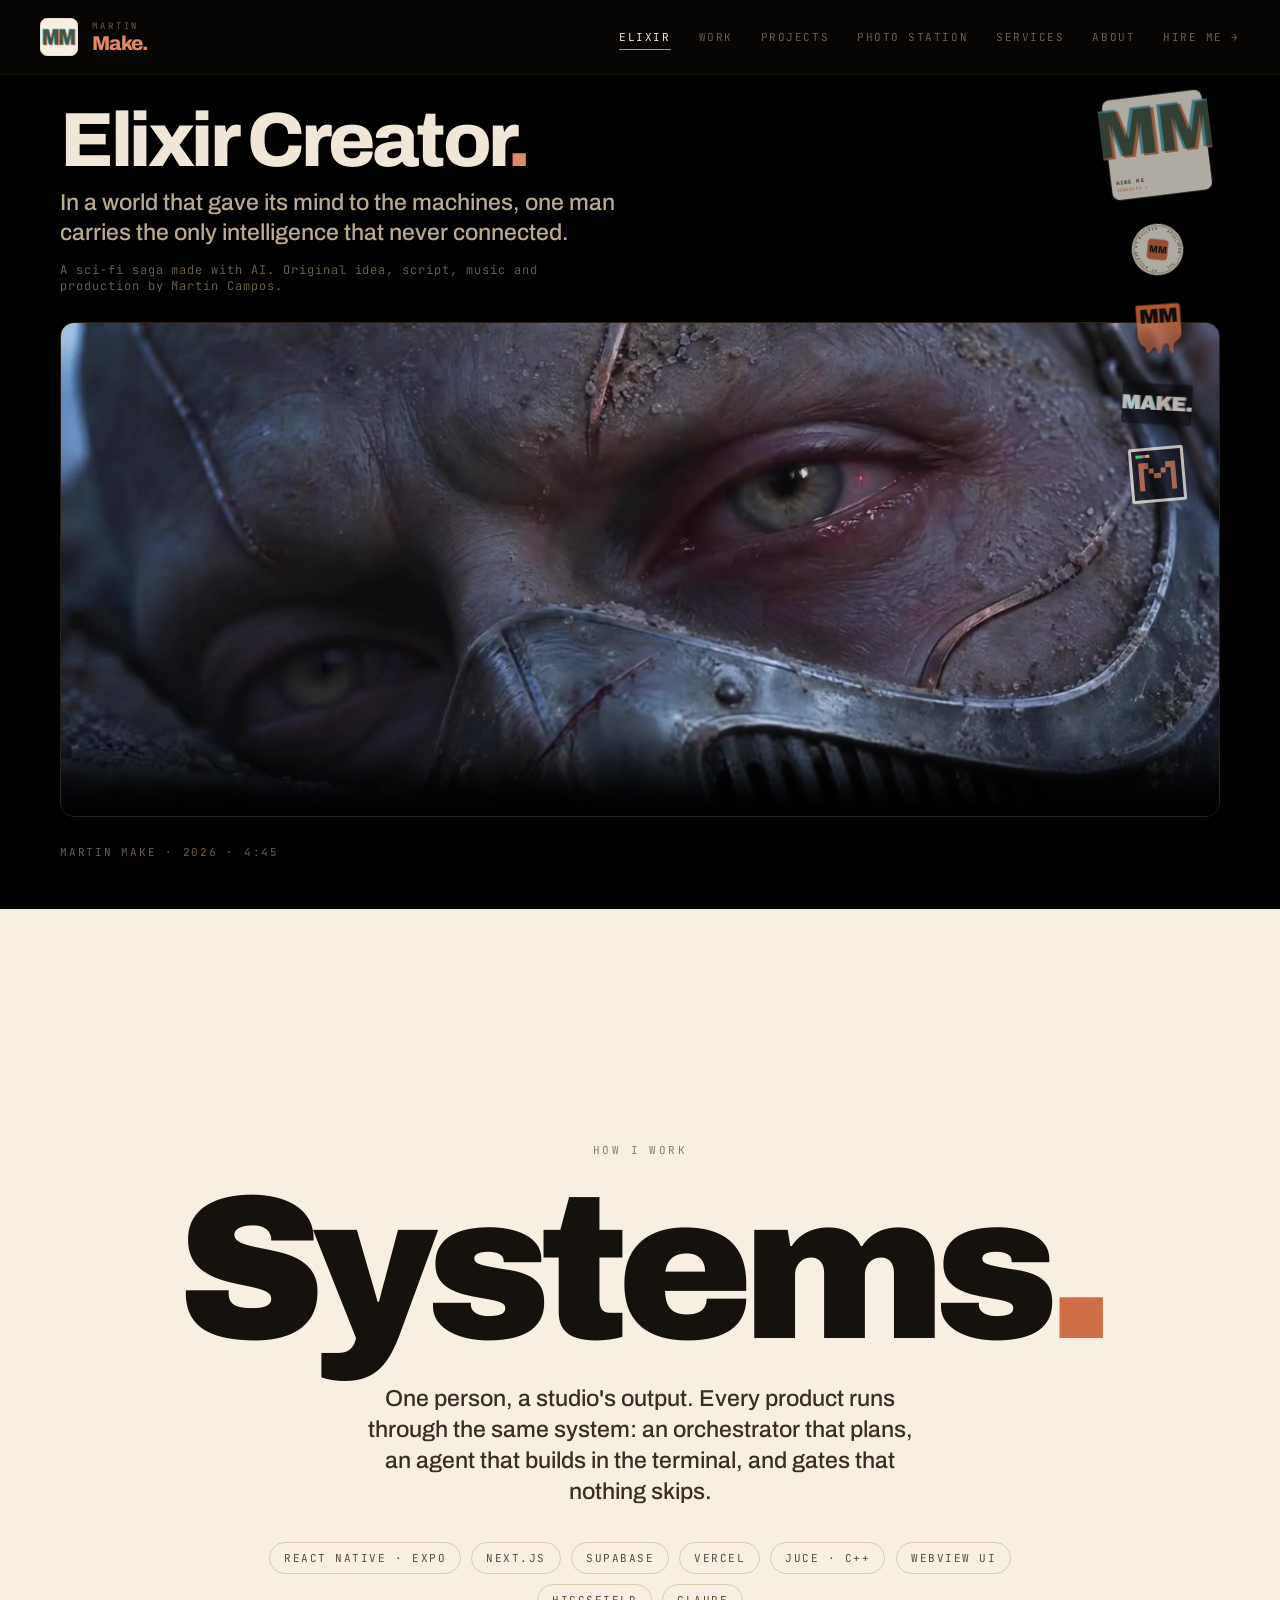
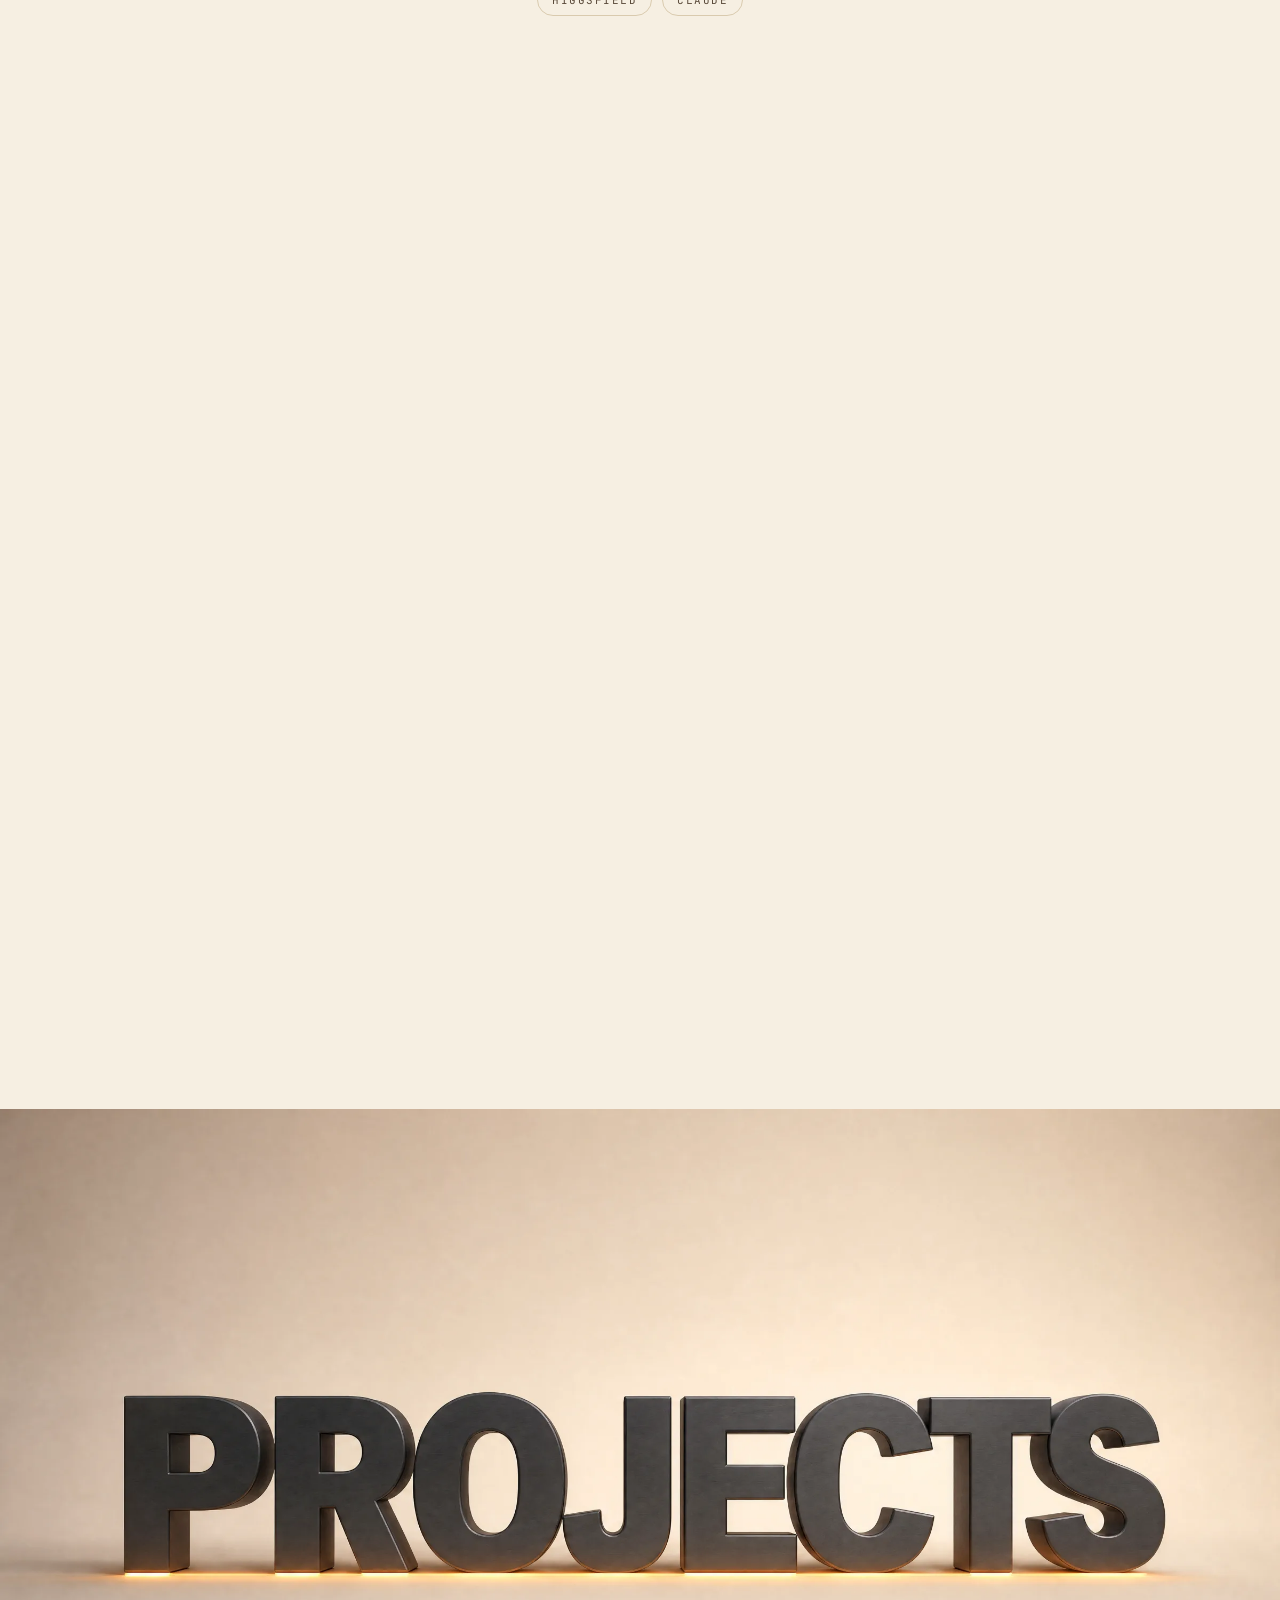
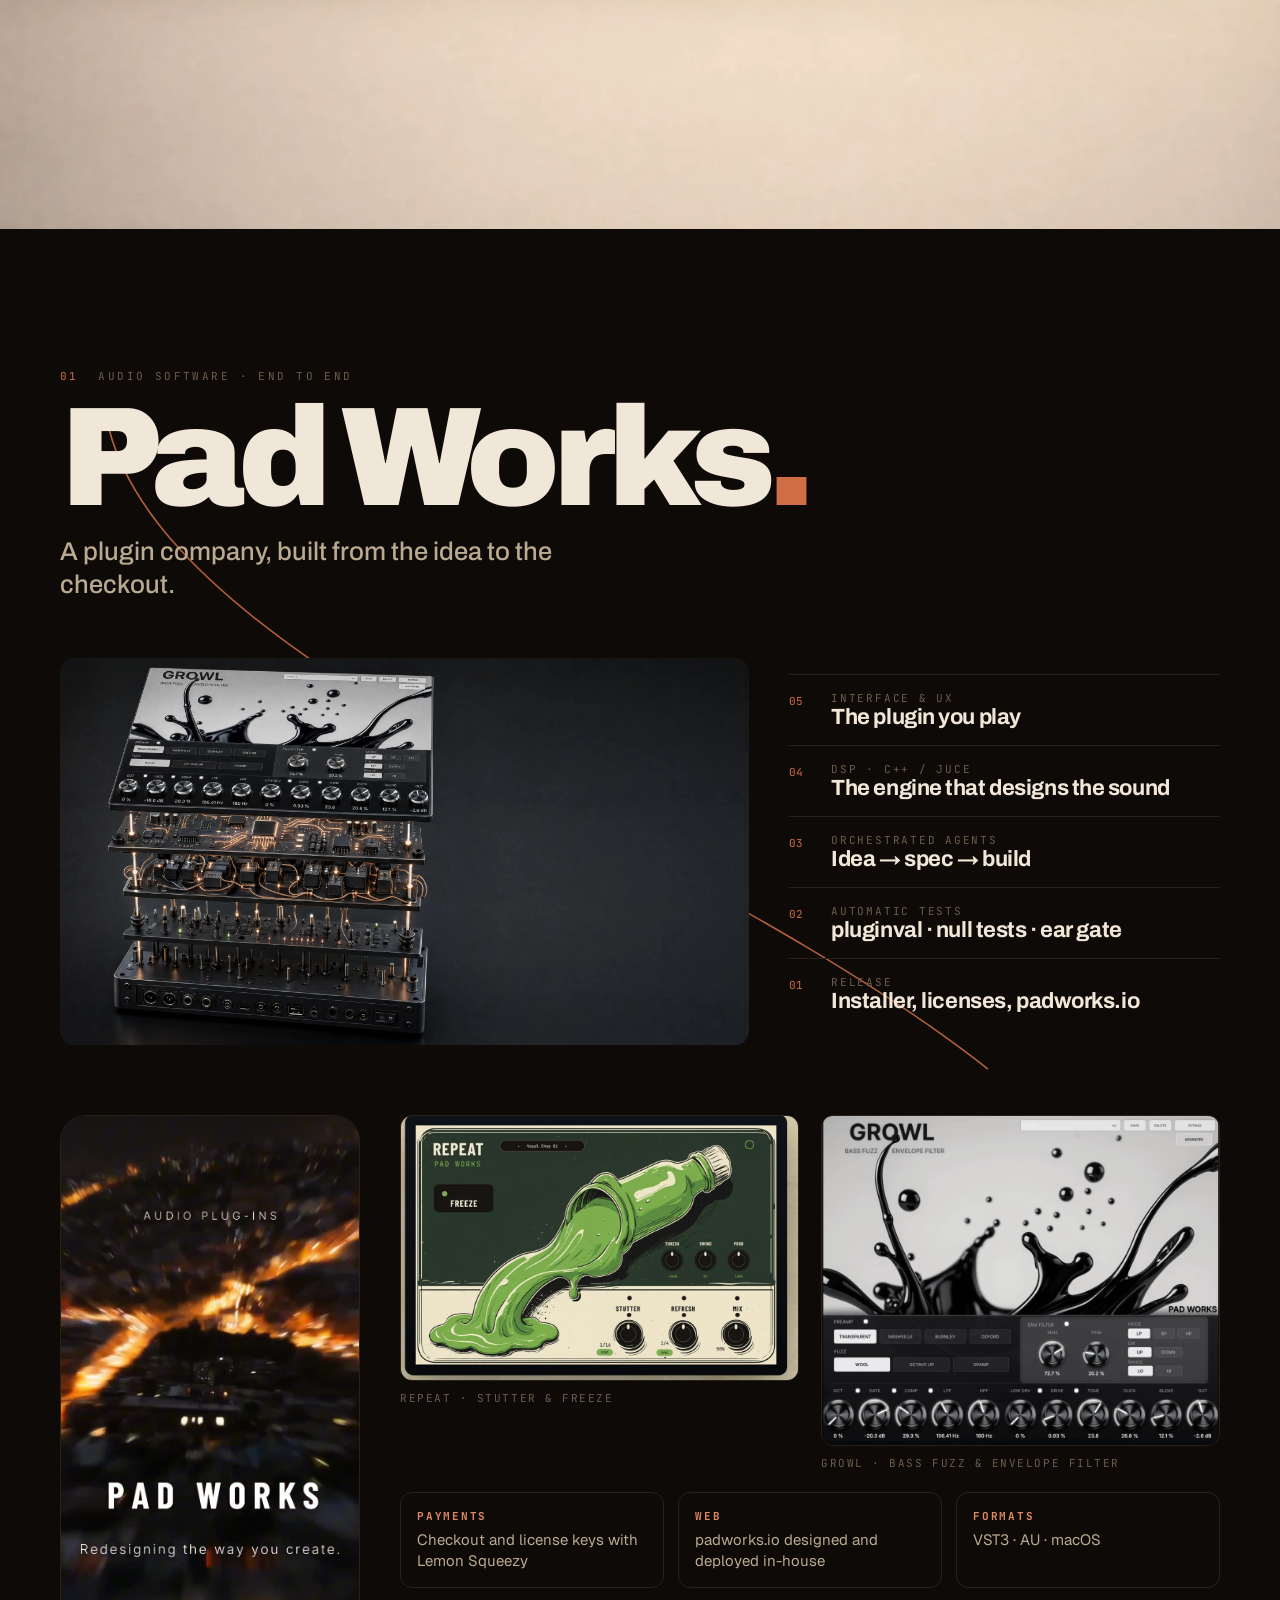
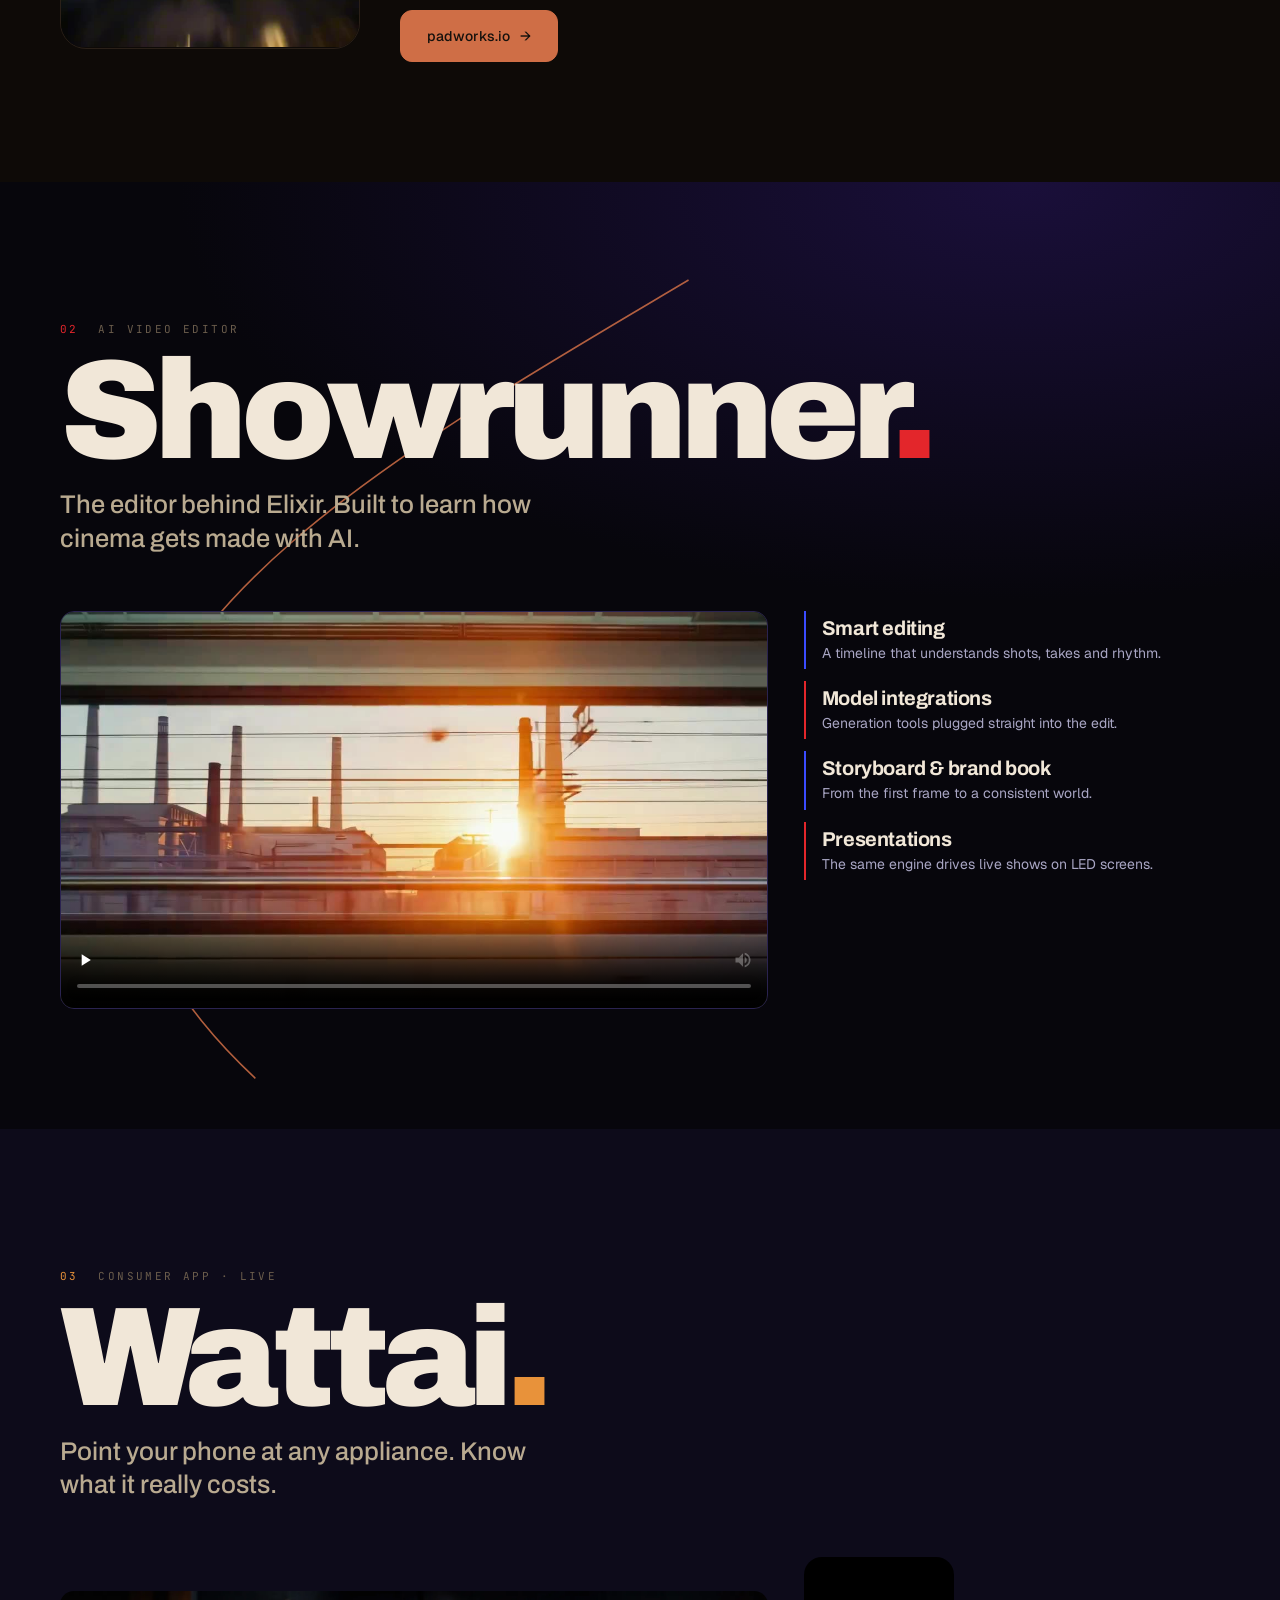
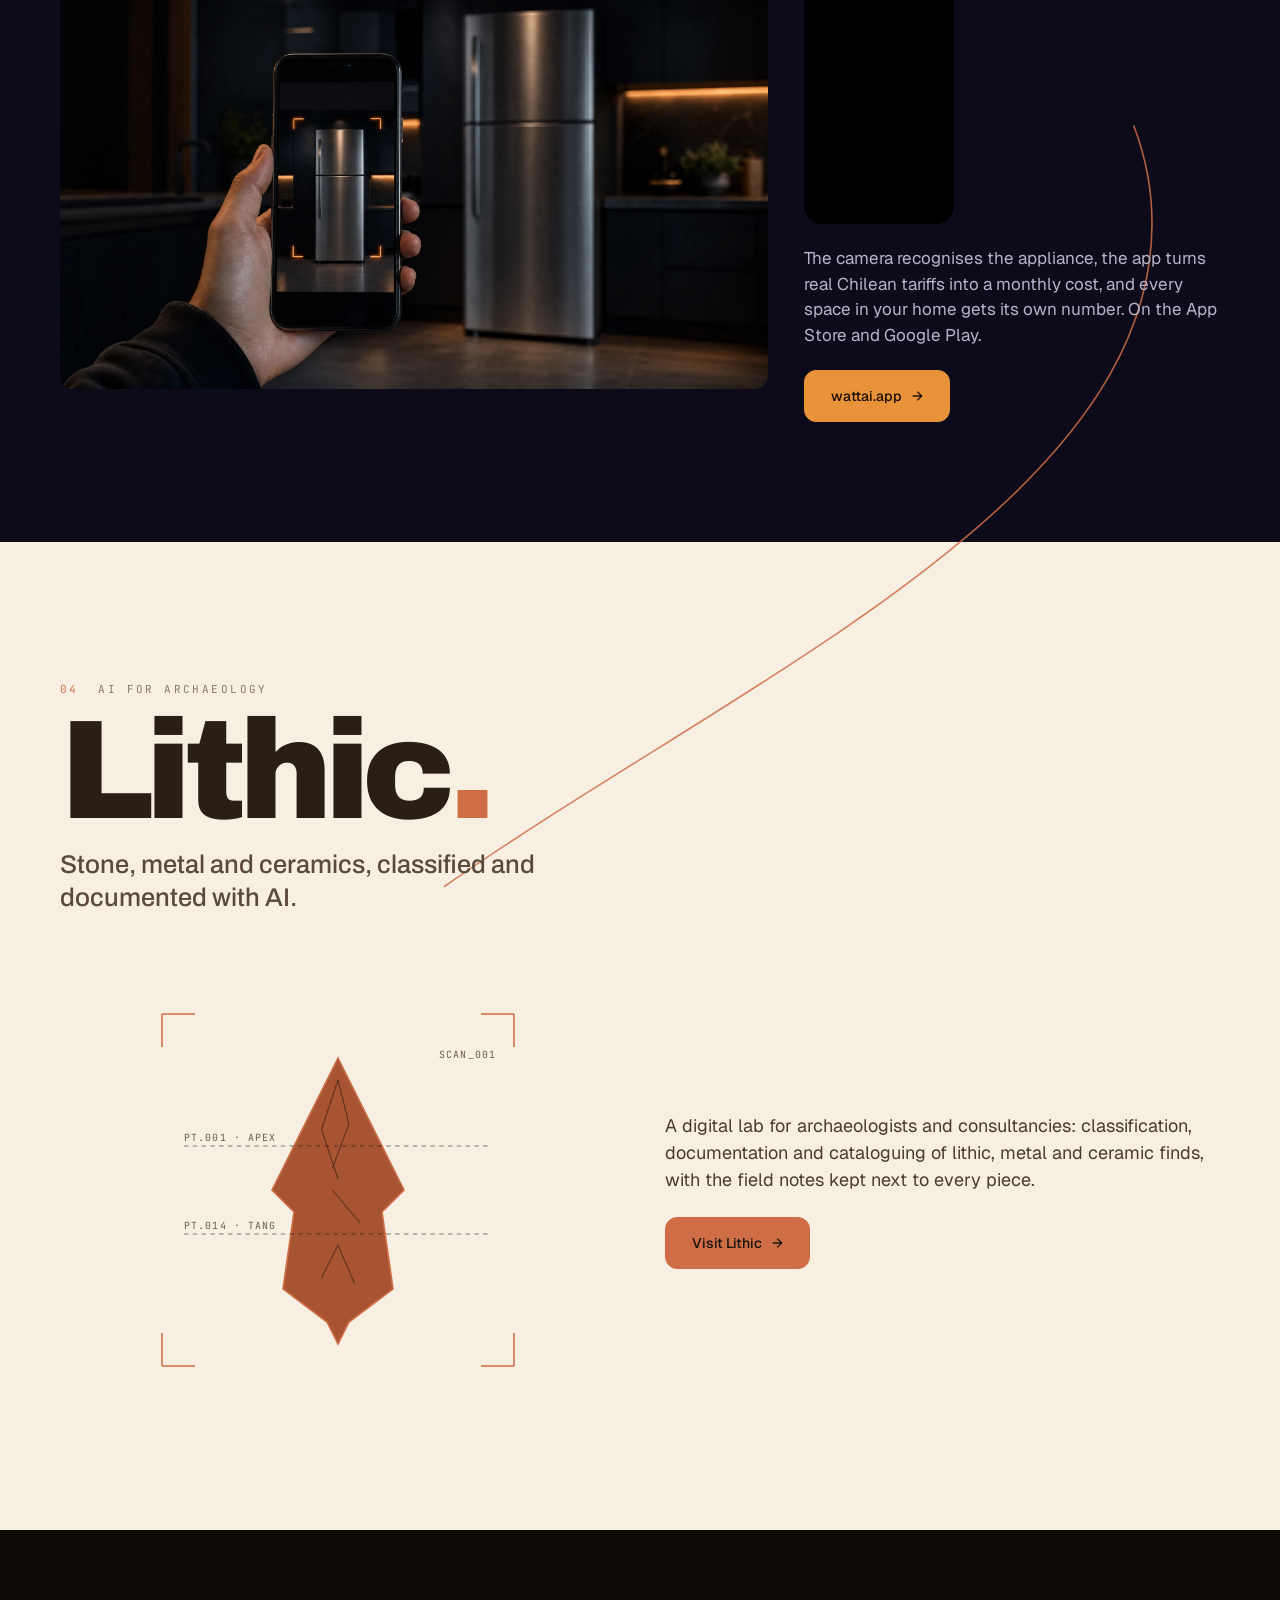
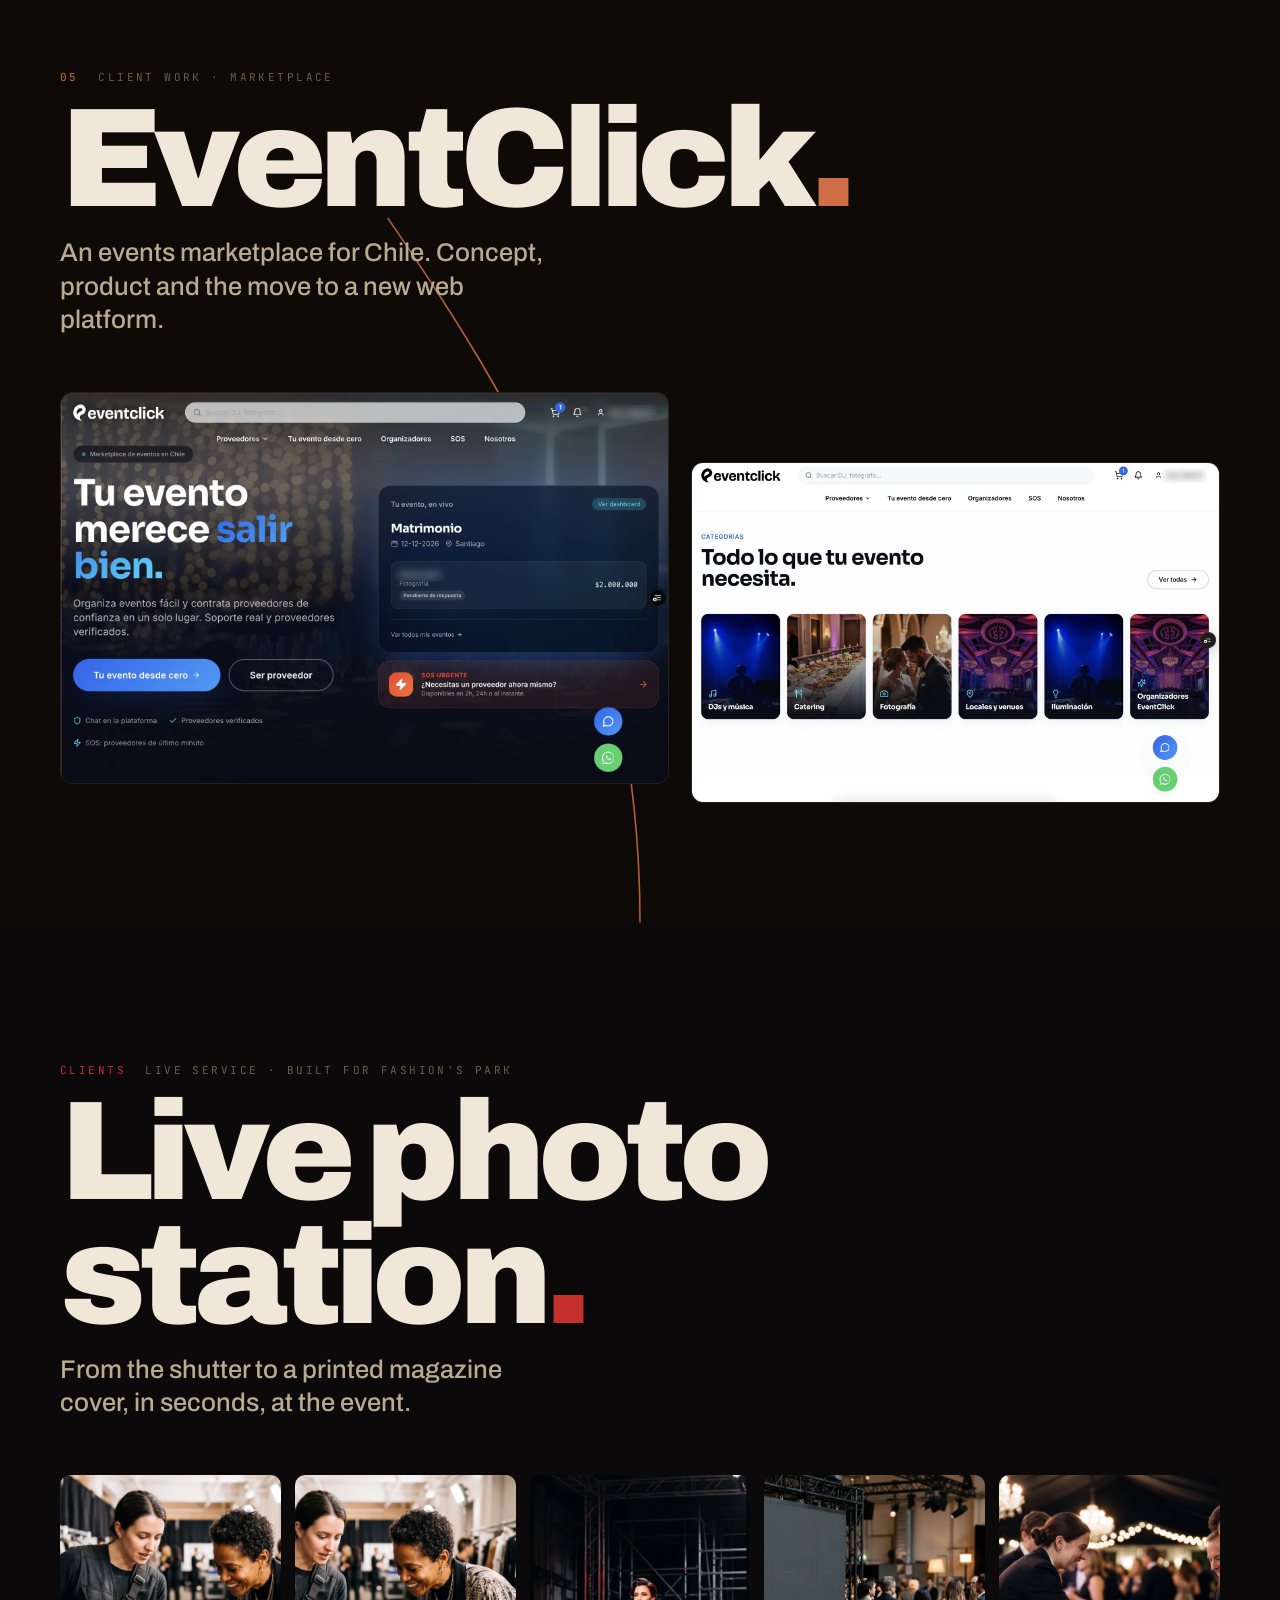
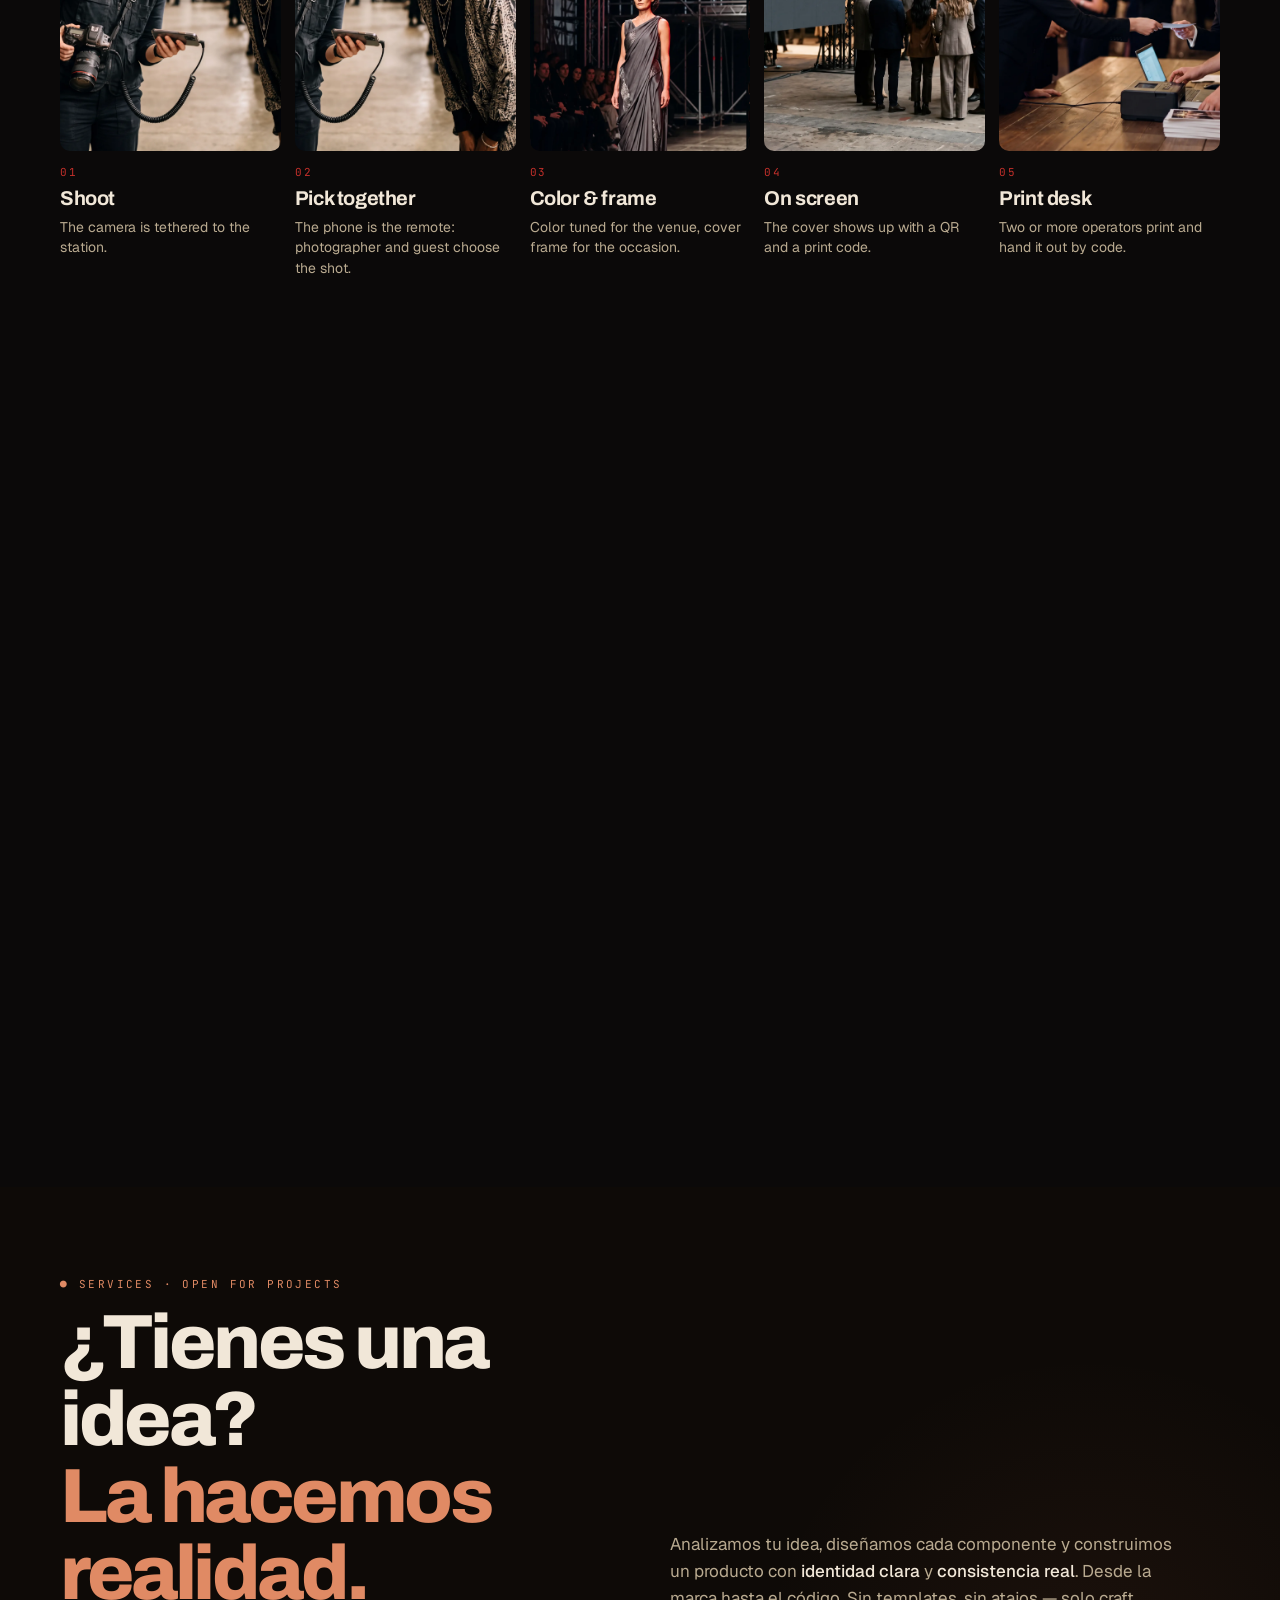
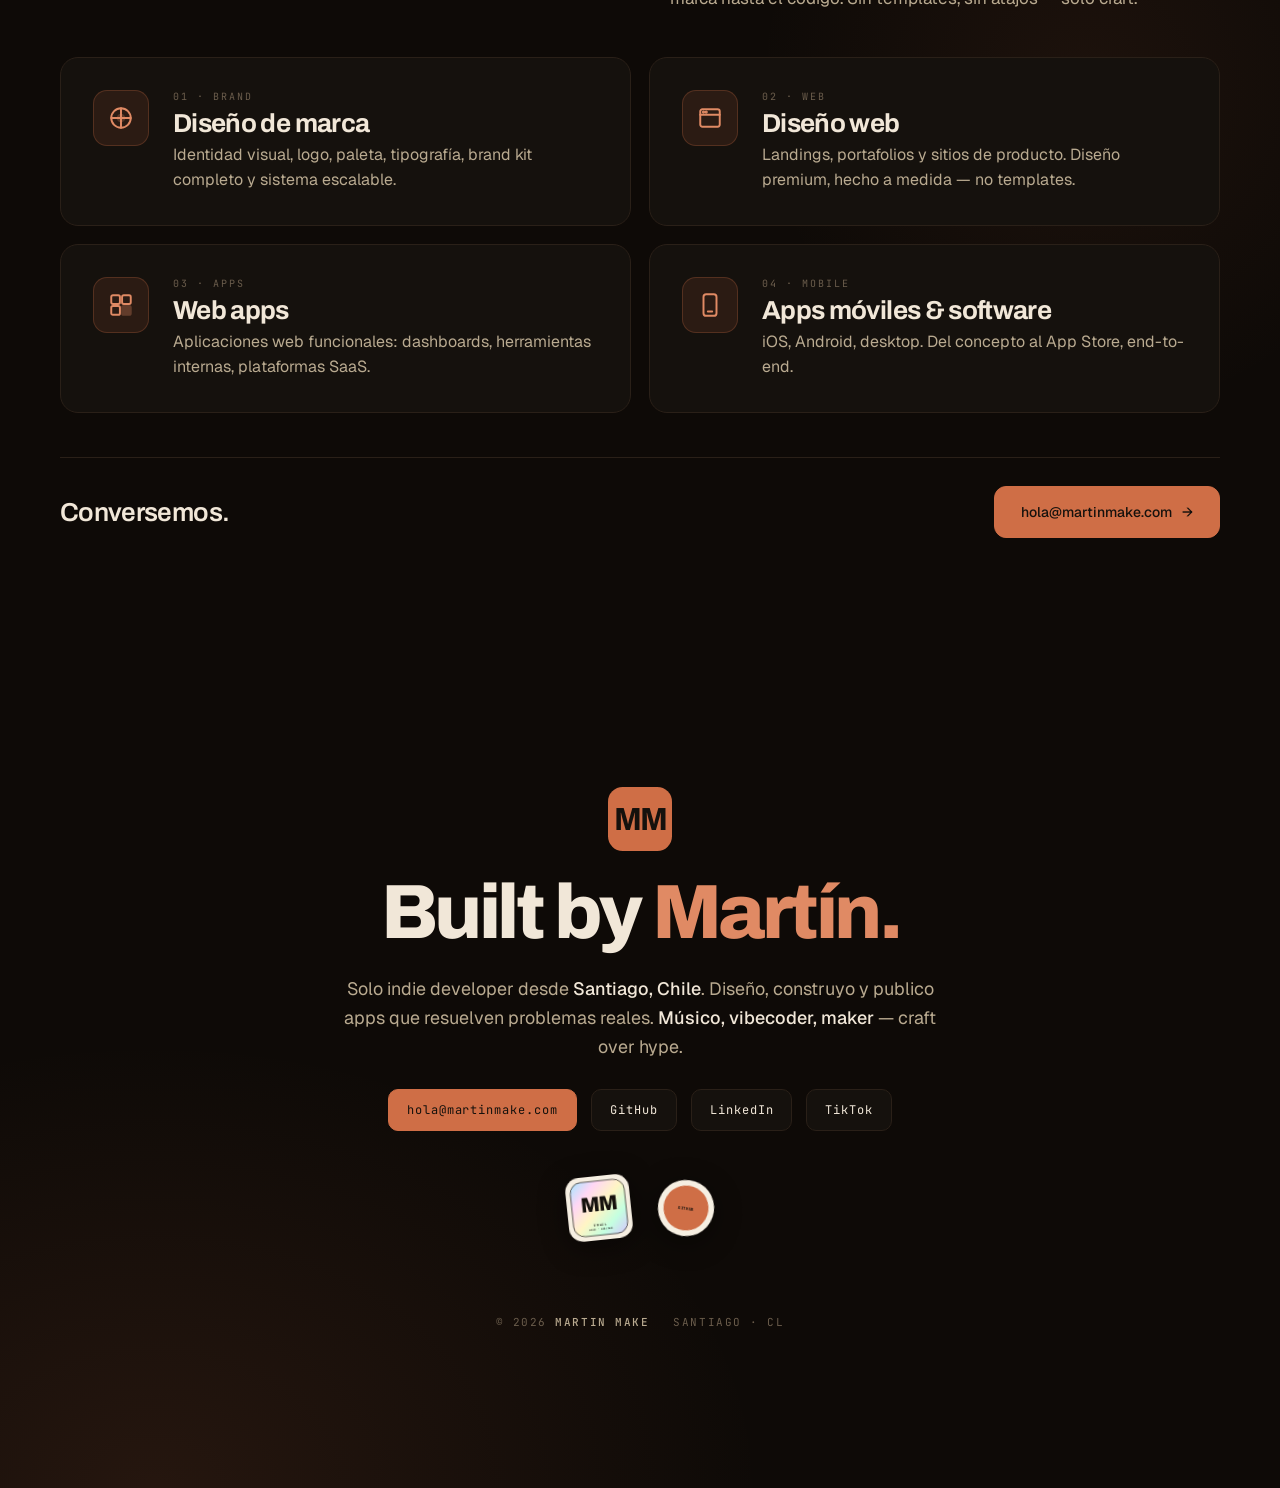
==== index.html @ 3477418b "feat: "Systems" minimal — escena fija con imágenes que suben y stack que se disuelve - Sin las cajas" ====
<!doctype html>
<html lang="es">
<head>
<meta charset="utf-8">
<meta name="viewport" content="width=device-width, initial-scale=1">
<title>Martin Make — Indie App Studio | Santiago, Chile</title>
<meta name="description" content="Indie app studio from Santiago, Chile. We design and build apps that solve real problems. Wattai, Pad Works, Lithic. Brand design, web development, and mobile apps.">
<meta name="keywords" content="indie developer, app studio, Santiago Chile, mobile app development, brand design, web development, React Native, Wattai, Pad Works, Lithic">
<meta name="author" content="Martín Campos">

<!-- Open Graph -->
<meta property="og:title" content="Martin Make — Indie App Studio">
<meta property="og:description" content="Indie app studio from Santiago, Chile. Apps that solve real problems.">
<meta property="og:type" content="website">
<meta property="og:url" content="https://martinmake.com">
<meta property="og:image" content="https://martinmake.com/og-image.png">
<meta property="og:site_name" content="Martin Make">
<meta property="og:locale" content="es_CL">

<!-- Twitter Card -->
<meta name="twitter:card" content="summary_large_image">
<meta name="twitter:title" content="Martin Make — Indie App Studio">
<meta name="twitter:description" content="Apps that solve real problems. Santiago, Chile.">
<meta name="twitter:image" content="https://martinmake.com/og-image.png">

<link rel="canonical" href="https://martinmake.com">
<!-- Favicon -->
<link rel="icon" type="image/x-icon" href="favicon.ico">
<link rel="icon" type="image/png" sizes="32x32" href="favicon-32.png">
<link rel="icon" type="image/png" sizes="16x16" href="favicon-16.png">
<link rel="icon" type="image/svg+xml" href="favicon.svg">
<link rel="apple-touch-icon" sizes="180x180" href="apple-touch-icon.png">
<link rel="icon" type="image/png" sizes="192x192" href="favicon-192.png">

<script type="application/ld+json">
{
  "@context": "https://schema.org",
  "@graph": [
    {
      "@type": "Organization",
      "@id": "https://martinmake.com/#organization",
      "name": "Martin Make",
      "url": "https://martinmake.com",
      "logo": "https://martinmake.com/favicon.svg",
      "description": "Indie app studio from Santiago, Chile. We design, build, and ship apps that solve real problems.",
      "founder": {
        "@type": "Person",
        "name": "Martín Campos",
        "jobTitle": "Indie Developer & Designer",
        "url": "https://martinmake.com",
        "sameAs": [
          "https://github.com/MARTINMRVS"
        ]
      },
      "foundingDate": "2026",
      "address": {
        "@type": "PostalAddress",
        "addressLocality": "Santiago",
        "addressCountry": "CL"
      },
      "knowsAbout": [
        "Mobile App Development",
        "UI/UX Design",
        "Brand Design",
        "React Native",
        "Web Development",
        "AI Integration"
      ],
      "sameAs": [
        "https://github.com/MARTINMRVS"
      ]
    },
    {
      "@type": "WebSite",
      "@id": "https://martinmake.com/#website",
      "url": "https://martinmake.com",
      "name": "Martin Make",
      "publisher": { "@id": "https://martinmake.com/#organization" }
    },
    {
      "@type": "WebPage",
      "@id": "https://martinmake.com/#webpage",
      "url": "https://martinmake.com",
      "name": "Martin Make — Indie App Studio",
      "description": "Indie app studio from Santiago, Chile. Pad Works, Wattai, Lithic. Apps that solve real problems.",
      "isPartOf": { "@id": "https://martinmake.com/#website" },
      "about": { "@id": "https://martinmake.com/#organization" }
    },
    {
      "@type": "Service",
      "name": "Brand Design",
      "description": "Complete visual identity: logo, color palette, typography, brand kit.",
      "provider": { "@id": "https://martinmake.com/#organization" },
      "areaServed": {
        "@type": "Place",
        "name": "Latin America"
      }
    },
    {
      "@type": "Service",
      "name": "Web Design & Development",
      "description": "Landing pages, portfolios, and product sites. Premium design, no templates.",
      "provider": { "@id": "https://martinmake.com/#organization" }
    },
    {
      "@type": "Service",
      "name": "Web Apps",
      "description": "Functional web applications. Dashboards, tools, platforms.",
      "provider": { "@id": "https://martinmake.com/#organization" }
    },
    {
      "@type": "Service",
      "name": "Mobile App Development",
      "description": "iOS and Android apps. From concept to App Store.",
      "provider": { "@id": "https://martinmake.com/#organization" }
    },
    {
      "@type": "SoftwareApplication",
      "name": "Wattai",
      "applicationCategory": "UtilitiesApplication",
      "operatingSystem": "iOS, Android",
      "url": "https://wattai.app",
      "description": "Energy consumption calculator with AI-powered appliance scanning.",
      "author": { "@id": "https://martinmake.com/#organization" },
      "offers": {
        "@type": "Offer",
        "price": "0",
        "priceCurrency": "USD"
      }
    },
    {
      "@type": "SoftwareApplication",
      "name": "Pad Works",
      "applicationCategory": "MultimediaApplication",
      "operatingSystem": "Windows, macOS",
      "url": "https://padworks.io",
      "description": "Expansion kit generator for Akai MPC with smart sample assignment and 6 export formats.",
      "author": { "@id": "https://martinmake.com/#organization" },
      "offers": {
        "@type": "Offer",
        "price": "39",
        "priceCurrency": "USD"
      }
    },
    {
      "@type": "SoftwareApplication",
      "name": "Lithic",
      "applicationCategory": "BusinessApplication",
      "url": "https://lithic-ai-landing.vercel.app",
      "description": "AI-powered archaeological analysis tool for lithics, metals, and ceramics.",
      "author": { "@id": "https://martinmake.com/#organization" }
    }
  ]
}
</script>
<link href="https://fonts.googleapis.com/css2?family=Archivo:wght@400;500;600;700;800&family=Geist:wght@300;400;500;600;700&family=JetBrains+Mono:wght@400;500;600&display=swap" rel="stylesheet">
<style>
  * { box-sizing: border-box; margin: 0; padding: 0; }

  :root {
    --bg:#0e0a07; --bg-2:#15110d; --bg-3:#1c1612;
    --rule:#2a2018; --rule-soft:#1f1812;
    --fg:#f1e7d8; --fg-2:#b9aa90; --fg-mute:#6b5d4c;
    --terra:#cf6e46; --terra-2:#e08a64; --terra-deep:#a85433;
    --paper:#f6efe2; --paper-fg:#2a1f15;
    --olive:#7a8b6f; --amber:#d49a3e; --brick:#c4513f; --slate:#6b8a9e;
    --wattai:#E8923A;
    --live:#7ec07e;
  }

  html { scroll-snap-type: y proximity; overflow-y: scroll; scroll-behavior: smooth; }
  body {
    background: var(--bg); color: var(--fg);
    font-family: 'Geist', sans-serif;
    -webkit-font-smoothing: antialiased;
    overflow-x: hidden;
    overflow-x: clip; /* clip doesn't create a scroll container, so position: sticky works */
  }
  @media (max-width: 768px) {
    html { scroll-snap-type: none; }
  }
  @media (prefers-reduced-motion: reduce) {
    * { animation: none !important; transition: none !important; }
    /* animations are off, so show the final state of every .in-view reveal */
    .film-head, .film-player, .hero-lockup, .hero-title, .hero-sub,
    .product-text, .product-visual, .pad, .services-head, .service-card,
    .services-cta, .about-inner { opacity: 1 !important; transform: none !important; }
    .lithic-stage .scan-line { stroke-dashoffset: 0 !important; }
  }

  /* ─── Header ─── */
  header.nav {
    position: fixed; top: 0; left: 0; right: 0; z-index: 100;
    padding: 18px 40px;
    display: flex; justify-content: space-between; align-items: center;
    background: rgba(14,10,7,0.55);
    backdrop-filter: blur(14px); -webkit-backdrop-filter: blur(14px);
    border-bottom: 1px solid rgba(42,32,24,0.5);
  }
  .nav .brand {
    display:flex; align-items:center; gap:14px;
    text-decoration: none;
  }
  .nav .brand-mark { width: 38px; height: 38px; flex-shrink: 0; display:block; }
  .nav .brand-text {
    display: flex; flex-direction: column;
    line-height: 1; gap: 2px;
  }
  .nav .brand-text .small {
    font-family: 'JetBrains Mono', monospace;
    font-size: 9px; letter-spacing: 0.32em;
    color: var(--fg-mute); text-transform: uppercase;
  }
  .nav .brand-text .big {
    font-family: 'Archivo', sans-serif; font-weight: 800;
    font-size: 20px; letter-spacing: -0.035em;
    color: var(--terra-2);
  }
  .nav ul {
    display: flex; gap: 28px; list-style: none;
    font-family: 'JetBrains Mono', monospace; font-size: 11px;
    letter-spacing: 0.14em; text-transform: uppercase;
  }
  .nav ul a {
    color: var(--fg-mute); text-decoration: none;
    transition: color 200ms ease-out;
    padding: 4px 0; position: relative;
  }
  .nav ul a:hover, .nav ul a.active { color: var(--fg); }
  .nav ul a.active::after {
    content:''; position:absolute; left:0; right:0; bottom:-2px;
    height:1px; background: var(--terra-2);
  }
  .menu-toggle { display:none; background:none; border:none; color:var(--fg); font-size: 22px; cursor:pointer; }

  /* ─── Sticker column (right rail) ─── */
  .sticker-rail {
    position: fixed; top: 90px; right: 68px; z-index: 200;
    display: flex; flex-direction: column; align-items: center;
    gap: 22px;
    pointer-events: none;
  }
  .sticker {
    pointer-events: auto;
    background: none; border: none; padding: 0;
    cursor: pointer;
    filter: drop-shadow(0 6px 14px rgba(0,0,0,0.45));
    transition: transform 240ms ease-out;
    display: block;
  }
  .sticker svg { width: 100%; height: 100%; display: block; }
  .sticker.s-riso  { width: 110px; height: 110px; transform: rotate(-7deg); }
  .sticker.s-circ  { width: 55px; height: 55px; transform: rotate(6deg); }
  .sticker.s-liq   { width: 55px; height: 62px; transform: rotate(-4deg); }
  .sticker.s-glt   { width: 70px; height: 42px; transform: rotate(3deg); }
  .sticker.s-pix   { width: 55px; height: 55px; transform: rotate(-5deg); }

  /* Dock magnification — rail stickers only */
  .sticker-rail .sticker {
    transition: transform 150ms ease-out, opacity 150ms ease-out;
    transform-origin: center center;
    will-change: transform;
    opacity: 0.72;
  }
  .sticker-rail .sticker:hover { opacity: 1; }
  @media (prefers-reduced-motion: reduce) {
    .sticker-rail .sticker { transition: none; opacity: 0.85; }
  }

  /* About stickers */
  .sticker.s-holo  { width: 70px; height: 70px; transform: rotate(-6deg); }
  .sticker.s-holo:hover  { transform: rotate(-6deg) scale(1.05); }
  .sticker.s-dot   { width: 60px; height: 60px; transform: rotate(8deg); }
  .sticker.s-dot:hover   { transform: rotate(8deg) scale(1.05); }
  .about-stickers { display: flex; gap: 22px; justify-content: center; align-items: center; margin-top: 18px; }

  /* Caption sticker bottom-left */
  .sticker.s-cap {
    position: fixed; left: 24px; bottom: 24px; z-index: 200;
    width: 140px; height: auto; transform: rotate(-4deg);
    cursor: default;
    transition: opacity 240ms ease-out;
  }
  /* hidden while it would sit on top of the Elixir player / credit line */
  .sticker.s-cap.is-hidden { opacity: 0; pointer-events: none; }
  @media (max-width: 900px) {
    .sticker-rail { right: 12px; gap: 14px; top: 72px; }
    .sticker.s-riso { width: 70px; height: 70px; }
    .sticker.s-circ, .sticker.s-pix { width: 36px; height: 36px; }
    .sticker.s-liq { width: 36px; height: 40px; }
    .sticker.s-glt { width: 48px; height: 28px; }
    .sticker.s-cap { width: 96px; left: 12px; bottom: 12px; }
  }
  @media (max-width: 600px) {
    .sticker-rail .s-glt, .sticker-rail .s-liq, .sticker-rail .s-pix { display: none; }
  }
  @media (max-width: 768px) {
    header.nav { padding: 14px 20px; }
    .nav ul { display: none; }
    .nav ul.open {
      display: flex; flex-direction: column; gap: 12px;
      position: absolute; top: 100%; left: 0; right: 0;
      background: rgba(14,10,7,0.95); backdrop-filter: blur(14px);
      padding: 20px; border-bottom: 1px solid var(--rule);
    }
    .menu-toggle { display: block; }
  }

  /* ─── Sections base ─── */
  section {
    scroll-snap-align: start;
    min-height: 100vh;
    display: flex; align-items: center; justify-content: center;
    padding: 90px 60px 50px;
    position: relative;
    overflow: hidden;
  }
  @media (max-width: 768px) {
    section { padding: 84px 18px 40px; min-height: auto; }
  }
  .container { max-width: 1320px; width: 100%; margin: 0 auto; }

  /* badges */
  .badge {
    display: inline-flex; align-items: center; gap: 8px;
    padding: 7px 14px; border-radius: 999px;
    font-size: 12px;
    font-family: 'JetBrains Mono', monospace; font-size: 11px;
    letter-spacing: 0.16em; text-transform: uppercase;
    border: 1px solid var(--rule);
  }
  .badge.live { color: var(--live); border-color: rgba(126,192,126,0.35); }
  .badge.live::before { content:''; width:6px; height:6px; border-radius:50%; background: var(--live); box-shadow: 0 0 8px var(--live); }
  .badge.beta { color: var(--amber); border-color: rgba(212,154,62,0.45); }
  .badge.dev { color: var(--fg-2); }
  .badge.dev::before { content:''; width:6px; height:6px; border-radius:50%; background: var(--fg-mute); }

  /* CTAs */
  .cta {
    display: inline-flex; align-items: center; gap: 10px;
    padding: 16px 26px; border-radius: 12px;
    font-size: 16px;
    font-family: 'Geist', sans-serif; font-weight: 500; font-size: 14px;
    text-decoration: none; transition: all 240ms ease-out;
    border: 1px solid var(--rule);
    color: var(--fg); background: var(--bg-2);
  }
  .cta:hover { border-color: var(--terra-2); color: var(--terra-2); transform: translateY(-1px); }
  .cta.primary { background: var(--terra); color: var(--ink, #15110d); border-color: var(--terra); }
  .cta.primary:hover { background: var(--terra-2); border-color: var(--terra-2); color: #15110d; }
  .cta .arrow { transition: transform 240ms ease-out; }
  .cta:hover .arrow { transform: translateX(3px); }

  /* ════════ 01 HERO ════════ */
  #hero { background: var(--bg); }
  #hero::before {
    content:''; position:absolute; bottom:-20%; left:-10%;
    width: 60%; height: 60%;
    background: radial-gradient(ellipse, rgba(207,110,70,0.18), transparent 70%);
    pointer-events: none;
  }
  .hero-inner {
    text-align: center;
    display: flex; flex-direction: column; align-items: center;
    gap: 32px;
  }
  .hero-lockup {
    display: flex; flex-direction: column; align-items: center; gap: 12px;
    opacity: 0; transform: translateY(8px) scale(0.96);
  }
  .hero-lockup .hero-small { margin-bottom: -2px; }
  .in-view .hero-lockup { animation: fadeUp 600ms ease-out forwards; }
  .hero-mark { width: 144px; height: 144px; display: block; }
  .hero-lockup .hero-small {
    font-family: 'JetBrains Mono', monospace;
    font-size: 12px; letter-spacing: 0.36em;
    color: var(--fg-mute); text-transform: uppercase;
  }
  .hero-lockup .hero-word {
    font-family: 'Archivo', sans-serif; font-weight: 800;
    font-size: 56px; letter-spacing: -0.04em;
    color: var(--terra-2); line-height: 1;
  }
  .hero-title {
    font-family: 'Archivo', sans-serif; font-weight: 800;
    font-size: clamp(48px, 7vw, 96px); letter-spacing: -0.045em;
    line-height: 0.98; max-width: 14ch;
    opacity: 0; transform: translateY(12px);
  }
  .hero-title .accent { color: var(--terra-2); }
  .in-view .hero-title { animation: fadeUp 600ms 220ms ease-out forwards; }
  .hero-sub {
    font-family: 'JetBrains Mono', monospace; font-size: 12px;
    letter-spacing: 0.22em; text-transform: uppercase;
    color: var(--fg-mute);
    opacity: 0; transform: translateY(8px);
  }
  .in-view .hero-sub { animation: fadeUp 500ms 440ms ease-out forwards; }
  .hero-sub b { color: var(--fg-2); font-weight: 500; }
  /* ════════ Product section common ════════ */
  .product-grid {
    display: grid; grid-template-columns: 1fr 1.05fr;
    gap: 56px; align-items: center;
    width: 100%;
  }
  @media (max-width: 1024px) {
    .product-grid { gap: 40px; }
  }
  @media (max-width: 768px) {
    .product-grid { grid-template-columns: 1fr; gap: 36px; }
  }
  .product-text { display: flex; flex-direction: column; gap: 18px;
    opacity: 0; transform: translateX(-16px); }
  .in-view .product-text { animation: fadeRight 600ms ease-out forwards; }
  .product-text h2 {
    font-family: 'Archivo', sans-serif; font-weight: 800;
    font-size: clamp(54px, 7vw, 100px);
    letter-spacing: -0.045em; line-height: 0.96;
  }
  .product-text h2 .dot { color: var(--terra-2); }
  .product-text .lede {
    font-family: 'Archivo', sans-serif; font-weight: 500;
    font-size: clamp(22px, 2.4vw, 32px); line-height: 1.22;
    letter-spacing: -0.02em; color: var(--fg);
    max-width: 22ch;
  }
  .product-text .body {
    font-size: clamp(16px, 1.25vw, 18px); line-height: 1.6; color: var(--fg-2);
    max-width: 46ch;
  }
  .product-text .body b { color: var(--fg); font-weight: 500; }
  .product-text .actions { display: flex; flex-wrap: wrap; gap: 12px; margin-top: 4px; }
  @media (max-width: 768px) {
    .product-text .actions .cta { flex: 1 1 auto; justify-content: center; min-width: 0; }
  }
  .product-visual { opacity: 0; transform: translateY(20px) scale(0.97); }
  .in-view .product-visual { animation: fadeUp 700ms 200ms ease-out forwards; }

  /* ════════ 02 PAD WORKS ════════ */
  .pad-grid {
    display: grid; grid-template-columns: repeat(4, 1fr); gap: 14px;
    aspect-ratio: 1/1; max-width: 640px; width: 100%; margin: 0 auto;
    padding: 32px; background: #0a0805;
    border: 1px solid var(--rule); border-radius: 28px;
    box-shadow: 0 30px 80px -20px rgba(0,0,0,0.6);
  }
  @media (max-width: 768px) {
    .pad-grid { max-width: 90vw; padding: 22px; gap: 10px; border-radius: 22px; }
  }
  .pad {
    aspect-ratio: 1/1;
    border-radius: 10px;
    background: linear-gradient(180deg, var(--bg-3), #110d09);
    border: 1px solid var(--rule);
    position: relative;
    transition: all 200ms ease-out;
    opacity: 0; transform: scale(0.6);
  }
  .pad::after {
    content:''; position:absolute; inset:5px;
    border-radius: 7px; opacity: 0.85;
  }
  .in-view .pad { animation: padIn 400ms ease-out forwards; }
  .pad:hover { transform: scale(0.96); filter: brightness(1.2); }
  /* coloured pads */
  .pad.c1::after { background: var(--terra); box-shadow: 0 0 16px rgba(207,110,70,0.4); }
  .pad.c2::after { background: var(--amber); box-shadow: 0 0 16px rgba(212,154,62,0.4); }
  .pad.c3::after { background: var(--olive); box-shadow: 0 0 14px rgba(122,139,111,0.35); }
  .pad.c4::after { background: var(--brick); box-shadow: 0 0 14px rgba(196,81,63,0.35); }
  .pad.c5::after { background: var(--slate); box-shadow: 0 0 14px rgba(107,138,158,0.3); }

  /* ════════ 03 WATTAI ════════ */
  .phone {
    width: clamp(280px, 28vw, 340px); aspect-ratio: 9/19;
    margin: 0 auto;
    background: #15110d;
    border-radius: 38px;
    border: 8px solid #1c1612;
    box-shadow:
      0 30px 80px -20px rgba(0,0,0,0.7),
      inset 0 0 0 1px rgba(255,255,255,0.04);
    padding: 14px 12px 18px;
    display: flex; flex-direction: column;
    position: relative;
  }
  .phone::before {
    content:''; position:absolute; top:8px; left:50%; transform:translateX(-50%);
    width: 80px; height: 22px; border-radius: 12px; background: #0a0805;
  }
  .phone-status {
    display: flex; justify-content: space-between;
    font-family: 'JetBrains Mono', monospace; font-size: 10px;
    color: var(--fg-2); padding: 0 12px 12px;
    margin-top: 26px;
  }
  .phone-screen {
    flex: 1; border-radius: 16px;
    background: linear-gradient(180deg, #1a1410, #100c08);
    padding: 20px 16px;
    display: flex; flex-direction: column; gap: 14px;
    border: 1px solid rgba(255,255,255,0.04);
  }
  .phone-screen .w-mark {
    width: 56px; height: 56px; border-radius: 14px;
    background: var(--wattai);
    display:flex; align-items:center; justify-content:center;
    font-family:'Archivo', sans-serif; font-weight:800; font-size: 30px;
    color: #15110d; letter-spacing: -0.04em;
    margin: 4px auto 0;
    box-shadow: 0 8px 24px rgba(232,146,58,0.4);
  }
  .phone-screen .w-app-name {
    text-align:center; font-family:'Archivo', sans-serif; font-weight: 700;
    font-size: 16px; letter-spacing: -0.02em;
  }
  .phone-screen .w-counter {
    text-align:center;
    font-family: 'Archivo', sans-serif; font-weight: 800;
    font-size: 38px; letter-spacing: -0.03em;
    color: var(--wattai); line-height: 1;
  }
  .phone-screen .w-counter-sub {
    text-align:center;
    font-family: 'JetBrains Mono', monospace; font-size: 9px;
    letter-spacing: 0.18em; text-transform: uppercase; color: var(--fg-mute);
  }
  .phone-screen .w-bars {
    display: grid; grid-template-columns: repeat(4, 1fr); gap: 5px;
    margin-top: auto;
  }
  .phone-screen .w-bar {
    height: 28px; border-radius: 4px;
    background: linear-gradient(180deg, rgba(232,146,58,0.5), rgba(232,146,58,0.15));
  }
  .phone-screen .w-bar:nth-child(1) { height: 18px; }
  .phone-screen .w-bar:nth-child(2) { height: 32px; }
  .phone-screen .w-bar:nth-child(3) { height: 24px; }
  .phone-screen .w-bar:nth-child(4) { height: 38px; }

  .stat {
    border: 1px solid var(--rule); border-radius: 12px;
    padding: 14px 16px;
    display: flex; align-items: baseline; gap: 12px;
    background: var(--bg-2);
  }
  .stat .num {
    font-family: 'Archivo', sans-serif; font-weight: 800;
    font-size: 32px; letter-spacing: -0.03em;
    color: var(--wattai);
  }
  .stat .label {
    font-family: 'JetBrains Mono', monospace; font-size: 11px;
    letter-spacing: 0.14em; text-transform: uppercase; color: var(--fg-mute);
  }

  /* ════════ 04 LITHIC ════════ */
  .lithic-visual {
    display: flex; flex-direction: column; gap: 20px;
    align-items: center;
  }
  .lithic-stage {
    width: 100%; max-width: 580px; aspect-ratio: 1/1;
    background: radial-gradient(ellipse at center, #1f1812, #0e0a07);
    border: 1px solid var(--rule); border-radius: 20px;
    position: relative; overflow: hidden;
  }
  .lithic-stage svg { position:absolute; inset: 0; width: 100%; height: 100%; }
  .lithic-stage .scan-line {
    stroke-dasharray: 600;
    stroke-dashoffset: 600;
  }
  .in-view .lithic-stage .scan-line {
    animation: drawScan 1400ms 300ms ease-out forwards;
  }
  .in-view .lithic-stage .scan-line.s2 { animation-delay: 500ms; }
  .in-view .lithic-stage .scan-line.s3 { animation-delay: 700ms; }
  .lithic-tags {
    display: flex; gap: 10px; flex-wrap: wrap; justify-content: center;
  }
  .lithic-tags span {
    padding: 8px 14px; border-radius: 999px;
    font-family: 'JetBrains Mono', monospace; font-size: 11px;
    letter-spacing: 0.18em; text-transform: uppercase;
    border: 1px solid var(--rule); color: var(--fg-2);
  }
  .lithic-tags span.active { color: var(--terra-2); border-color: var(--terra-2); }

  /* ════════ 05 SERVICES ════════ */
  #services { background: var(--bg); }
  #services::before {
    content:''; position:absolute; top:50%; right:-10%; transform: translateY(-50%);
    width: 50%; height: 70%;
    background: radial-gradient(circle, rgba(207,110,70,0.08), transparent 70%);
    pointer-events: none;
  }
  .services-inner {
    width: 100%; max-width: 1280px;
    display: flex; flex-direction: column; gap: 44px;
  }
  .services-head {
    display: grid; grid-template-columns: 1fr 1fr; gap: 60px; align-items: end;
    opacity: 0; transform: translateY(16px);
  }
  .in-view .services-head { animation: fadeUp 600ms ease-out forwards; }
  @media (max-width: 900px) {
    .services-head { grid-template-columns: 1fr; gap: 24px; }
  }
  .services-head .label {
    font-family: 'JetBrains Mono', monospace; font-size: 11px;
    letter-spacing: 0.22em; text-transform: uppercase;
    color: var(--terra-2); margin-bottom: 14px;
  }
  .services-head h2 {
    font-family: 'Archivo', sans-serif; font-weight: 800;
    font-size: clamp(48px, 6vw, 84px);
    letter-spacing: -0.045em; line-height: 1;
  }
  .services-head h2 .accent { color: var(--terra-2); }
  .services-head .lead {
    font-size: clamp(17px, 1.3vw, 20px); line-height: 1.6; color: var(--fg-2);
    max-width: 46ch;
  }
  .services-head .lead b { color: var(--fg); font-weight: 500; }
  .services-grid {
    display: grid; grid-template-columns: 1fr 1fr; gap: 18px;
  }
  @media (max-width: 700px) {
    .services-grid { grid-template-columns: 1fr; }
  }
  .service-card {
    border: 1px solid var(--rule);
    background: var(--bg-2);
    border-radius: 18px;
    padding: 32px;
    display: flex; gap: 24px; align-items: flex-start;
    transition: all 240ms ease-out;
    opacity: 0; transform: translateY(14px);
  }
  .in-view .service-card { animation: fadeUp 600ms ease-out forwards; }
  .in-view .service-card:nth-child(1) { animation-delay: 100ms; }
  .in-view .service-card:nth-child(2) { animation-delay: 200ms; }
  .in-view .service-card:nth-child(3) { animation-delay: 300ms; }
  .in-view .service-card:nth-child(4) { animation-delay: 400ms; }
  .service-card:hover {
    border-color: var(--terra-2);
    background: var(--bg-3);
    transform: translateY(-2px);
  }
  .service-icon {
    width: 56px; height: 56px; flex-shrink: 0;
    border-radius: 14px;
    background: rgba(207,110,70,0.12);
    border: 1px solid rgba(207,110,70,0.25);
    display: flex; align-items: center; justify-content: center;
    color: var(--terra-2);
  }
  .service-card:hover .service-icon {
    background: var(--terra);
    border-color: var(--terra);
    color: #15110d;
  }
  .service-icon svg { width: 26px; height: 26px; display: block; }
  .service-body { flex: 1; display: flex; flex-direction: column; gap: 6px; }
  .service-body .num {
    font-family: 'JetBrains Mono', monospace; font-size: 10px;
    letter-spacing: 0.2em; color: var(--fg-mute); text-transform: uppercase;
  }
  .service-body h3 {
    font-family: 'Archivo', sans-serif; font-weight: 700;
    font-size: 26px; letter-spacing: -0.025em; line-height: 1.1;
    color: var(--fg);
  }
  .service-body p {
    font-size: 16px; line-height: 1.55; color: var(--fg-2);
  }
  .services-cta {
    display: flex; justify-content: space-between; align-items: center;
    padding-top: 28px; border-top: 1px solid var(--rule);
    flex-wrap: wrap; gap: 16px;
    opacity: 0; transform: translateY(10px);
  }
  .in-view .services-cta { animation: fadeUp 600ms 600ms ease-out forwards; }
  .services-cta .ask {
    font-family: 'Archivo', sans-serif; font-weight: 600;
    font-size: 26px; letter-spacing: -0.025em;
    color: var(--fg);
  }
  @media (max-width: 600px) {
    .services-cta { flex-direction: column; gap: 18px; align-items: flex-start; }
    .services-cta .cta { width: 100%; justify-content: center; }
  }
  .services-cta .ask b { color: var(--terra-2); font-weight: 800; }

  /* ════════ 06 ABOUT ════════ */
  #about { background: var(--bg); }
  #about::before {
    content:''; position:absolute; bottom:0; left:0;
    width: 60%; height: 50%;
    background: radial-gradient(ellipse at 20% 100%, rgba(207,110,70,0.12), transparent 70%);
    pointer-events: none;
  }
  .about-inner {
    text-align: center; max-width: 820px; margin: 0 auto;
    display: flex; flex-direction: column; gap: 24px; align-items: center;
    opacity: 0; transform: translateY(16px);
  }
  .in-view .about-inner { animation: fadeUp 700ms ease-out forwards; }
  .about-mark { width: 64px; height: 64px; display: block; }
  .about-inner h2 {
    font-family: 'Archivo', sans-serif; font-weight: 800;
    font-size: clamp(48px, 6vw, 84px);
    letter-spacing: -0.045em; line-height: 1;
  }
  .about-inner h2 .accent { color: var(--terra-2); }
  .about-inner .bio {
    font-size: clamp(17px, 1.4vw, 20px); line-height: 1.6; color: var(--fg-2);
    max-width: 600px;
  }
  .about-inner .bio b { color: var(--fg); font-weight: 500; }
  .links {
    display: flex; flex-wrap: wrap; gap: 14px; justify-content: center;
    margin-top: 4px;
  }
  .links a {
    display: inline-flex; align-items: center; gap: 8px;
    padding: 12px 18px; border-radius: 10px;
    border: 1px solid var(--rule); background: var(--bg-2);
    color: var(--fg); text-decoration: none;
    font-family: 'JetBrains Mono', monospace; font-size: 12px;
    letter-spacing: 0.08em;
    transition: all 200ms ease-out;
  }
  .links a:hover { border-color: var(--terra-2); color: var(--terra-2); }
  .links a.email { background: var(--terra); border-color: var(--terra); color: #15110d; }
  .links a.email:hover { background: var(--terra-2); border-color: var(--terra-2); }
  footer.foot {
    margin-top: 48px;
    font-family: 'JetBrains Mono', monospace; font-size: 11px;
    letter-spacing: 0.14em; text-transform: uppercase;
    color: var(--fg-mute);
    display: flex; gap: 24px; justify-content: center; flex-wrap: wrap;
  }
  footer.foot b { color: var(--fg-2); font-weight: 500; }

  /* ─── Animations ─── */
  @keyframes fadeUp {
    to { opacity: 1; transform: translateY(0) scale(1); }
  }
  @keyframes fadeRight {
    to { opacity: 1; transform: translateX(0); }
  }
  @keyframes padIn {
    to { opacity: 1; transform: scale(1); }
  }
  @keyframes drawScan {
    to { stroke-dashoffset: 0; }
  }
  @keyframes pulse {
    0%, 100% { opacity: 1; }
    50% { opacity: 0.4; }
  }

  /* ─── Service card click affordance ─── */
  .service-card { cursor: pointer; }
  .service-card::after {
    content: 'Ver journey →';
    position: absolute; bottom: 18px; right: 22px;
    font-family: 'JetBrains Mono', monospace;
    font-size: 10px; letter-spacing: 0.2em; text-transform: uppercase;
    color: var(--terra-2);
    opacity: 0; transform: translateX(-6px);
    transition: opacity 220ms ease-out, transform 220ms ease-out;
  }
  .service-card:hover::after,
  .service-card:focus-visible::after { opacity: 1; transform: translateX(0); }
  .service-card:focus-visible {
    outline: 2px solid var(--terra-2); outline-offset: 3px;
  }

  /* ─── Journey Modal ─── */
  body.jm-open { overflow: hidden; }
  .journey-modal[hidden] { display: none; }
  .journey-modal {
    position: fixed; inset: 0; z-index: 1000;
    display: flex; align-items: center; justify-content: center;
    padding: 24px;
  }
  .jm-backdrop {
    position: absolute; inset: 0;
    background: rgba(7,5,3,0.78);
    backdrop-filter: blur(18px); -webkit-backdrop-filter: blur(18px);
    animation: jmFadeIn 220ms ease-out;
  }
  .jm-content {
    position: relative;
    width: 100%; max-width: 1180px;
    max-height: calc(100vh - 48px);
    overflow-y: auto;
    background: var(--bg-2);
    border: 1px solid var(--rule);
    border-radius: 22px;
    padding: 56px 56px 44px;
    animation: jmPop 320ms cubic-bezier(.2,.8,.2,1);
  }
  @media (max-width: 768px) {
    .journey-modal { padding: 0; }
    .jm-content { border-radius: 0; padding: 70px 22px 34px; max-height: 100vh; max-width: none; }
  }

  .jm-close {
    position: absolute; top: 18px; right: 18px;
    width: 40px; height: 40px; border-radius: 12px;
    background: rgba(241,231,216,0.06);
    border: 1px solid var(--rule);
    color: var(--fg-2);
    font-size: 22px; line-height: 1; cursor: pointer;
    display: flex; align-items: center; justify-content: center;
    transition: all 200ms ease-out;
  }
  .jm-close:hover { background: var(--terra); color: var(--bg); border-color: var(--terra); transform: rotate(90deg); }
  .jm-close:focus-visible { outline: 2px solid var(--terra-2); outline-offset: 3px; }

  .jm-head { margin-bottom: 38px; padding-right: 60px; }
  .jm-num {
    display: inline-block;
    font-family: 'JetBrains Mono', monospace;
    font-size: 11px; letter-spacing: 0.22em; text-transform: uppercase;
    color: var(--terra-2);
    margin-bottom: 10px;
  }
  .jm-head h2 {
    font-family: 'Archivo', sans-serif; font-weight: 800;
    font-size: 38px; letter-spacing: -0.035em; line-height: 1.05;
    color: var(--fg);
  }
  @media (max-width: 768px) { .jm-head h2 { font-size: 28px; } }

  .jm-steps {
    list-style: none; padding: 0; margin: 0 0 36px;
    display: grid;
    grid-template-columns: repeat(4, 1fr);
    gap: 18px;
  }
  @media (max-width: 900px) { .jm-steps { grid-template-columns: 1fr; gap: 14px; } }

  .jm-step {
    position: relative;
    display: flex; flex-direction: column;
    gap: 14px;
    padding: 22px 20px 24px;
    background: rgba(241,231,216,0.025);
    border: 1px solid var(--rule);
    border-radius: 16px;
    opacity: 0; transform: translateY(14px);
    transition: opacity 380ms ease-out, transform 380ms ease-out;
  }
  .journey-modal.is-active .jm-step { opacity: 1; transform: translateY(0); }
  .journey-modal.is-active .jm-step:nth-child(1) { transition-delay: 120ms; }
  .journey-modal.is-active .jm-step:nth-child(2) { transition-delay: 220ms; }
  .journey-modal.is-active .jm-step:nth-child(3) { transition-delay: 320ms; }
  .journey-modal.is-active .jm-step:nth-child(4) { transition-delay: 420ms; }

  .jm-icon {
    width: 92px; height: 92px;
    background: var(--paper);
    border-radius: 14px;
    display: flex; align-items: center; justify-content: center;
    align-self: flex-start;
  }
  .jm-icon svg { width: 64px; height: 64px; display: block; }

  .jm-kw {
    font-family: 'JetBrains Mono', monospace;
    font-size: 10px; letter-spacing: 0.24em; text-transform: uppercase;
    color: var(--terra-2);
    display: flex; align-items: baseline; gap: 10px;
  }
  .jm-kw .jm-n { color: var(--fg-mute); }
  .jm-step h3 {
    font-family: 'Archivo', sans-serif; font-weight: 700;
    font-size: 17px; letter-spacing: -0.02em; line-height: 1.2;
    color: var(--fg);
  }
  .jm-step p {
    font-family: 'Geist', sans-serif; font-weight: 400;
    font-size: 13px; line-height: 1.55;
    color: var(--fg-2); margin: 0;
  }

  /* connector arrow between steps (desktop only) */
  .jm-arrow {
    position: absolute;
    top: 55px;
    right: -16px;
    width: 22px; height: 14px;
    color: var(--terra-deep);
    pointer-events: none;
    opacity: 0;
    transition: opacity 260ms ease-out;
    z-index: 2;
  }
  .jm-step:last-child .jm-arrow { display: none; }
  .jm-arrow svg { width: 100%; height: 100%; }
  .jm-arrow path { stroke-dasharray: 30; stroke-dashoffset: 30; transition: stroke-dashoffset 600ms ease-out; }
  .journey-modal.is-active .jm-step:nth-child(1) .jm-arrow { transition-delay: 240ms; opacity: 1; }
  .journey-modal.is-active .jm-step:nth-child(2) .jm-arrow { transition-delay: 340ms; opacity: 1; }
  .journey-modal.is-active .jm-step:nth-child(3) .jm-arrow { transition-delay: 440ms; opacity: 1; }
  .journey-modal.is-active .jm-arrow path { stroke-dashoffset: 0; transition-delay: 280ms; }
  @media (max-width: 900px) { .jm-arrow { display: none; } }

  .jm-philosophy {
    text-align: center;
    font-family: 'Archivo', sans-serif; font-weight: 600;
    font-size: 17px; letter-spacing: -0.015em;
    color: var(--fg-2);
    margin: 30px auto 26px;
    max-width: 580px; line-height: 1.5;
  }
  .jm-philosophy em { font-style: normal; color: var(--terra-2); }

  .jm-cta-row { text-align: center; }
  .jm-cta { display: inline-flex; align-items: center; gap: 10px; }

  @keyframes jmFadeIn { from { opacity: 0; } to { opacity: 1; } }
  @keyframes jmPop {
    from { opacity: 0; transform: scale(0.96); }
    to { opacity: 1; transform: scale(1); }
  }

  @media (prefers-reduced-motion: reduce) {
    .jm-backdrop, .jm-content { animation: none; }
    .jm-step { transition: none; opacity: 1; transform: none; }
    .jm-arrow { transition: none; opacity: 1; }
    .jm-arrow path { transition: none; stroke-dashoffset: 0; }
    .jm-close { transition: none; }
    .jm-close:hover { transform: none; }
  }

  /* ════════ ELIXIR CREATOR (film) ════════ */
  #elixir { background: #000; }
  .film { display: flex; flex-direction: column; gap: 28px; }
  .film-head { display: flex; flex-wrap: wrap; align-items: end; justify-content: space-between; gap: 20px;
    opacity: 0; transform: translateY(16px); }
  .in-view .film-head { animation: fadeUp 600ms ease-out forwards; }
  .film-head h2 { font-family: 'Archivo', sans-serif; font-weight: 800; font-size: clamp(44px, 6vw, 88px);
    letter-spacing: -0.045em; line-height: 0.96; margin-top: 14px; }
  .film-head h2 .dot { color: var(--terra-2); }
  .film-head .lede { font-family: 'Archivo', sans-serif; font-weight: 500; font-size: clamp(18px, 1.8vw, 24px);
    line-height: 1.3; color: var(--fg-2); max-width: 46ch; margin-top: 10px; }
  .film-player { position: relative; width: 100%; aspect-ratio: 2200 / 940; background: #000;
    border: 1px solid var(--rule); border-radius: 14px; overflow: hidden;
    opacity: 0; transform: translateY(16px); }
  .in-view .film-player { animation: fadeUp 700ms 200ms ease-out forwards; }
  @media (min-width: 769px) {
    /* keep the whole player above the fold: cap width by available viewport height */
    .film-player { width: min(100%, max(560px, calc((100vh - 380px) * 2200 / 940)));
      width: min(100%, max(560px, calc((100svh - 380px) * 2200 / 940))); }
  }
  /* phones: keep the Elixir heading clear of the fixed right sticker rail */
  @media (max-width: 600px) { #elixir .film-head { padding-right: 72px; } }
  .film-player video { width: 100%; height: 100%; display: block; object-fit: contain; background: #000; }
  .film-credit { font-family: 'JetBrains Mono', monospace; font-size: 11px; letter-spacing: 0.16em;
    text-transform: uppercase; color: var(--fg-mute); }

  /* ════════ REDISEÑO 2026-11 · secciones nuevas ════════ */
  html { scroll-snap-type: none; }
  img, video { -webkit-user-drag: none; user-select: none; }
  .eyebrow { font-family: 'JetBrains Mono', monospace; font-size: 11px; letter-spacing: 0.22em; text-transform: uppercase; color: var(--fg-mute); }
  .eyebrow i { font-style: normal; color: var(--terra); margin-right: 10px; }
  .film-sub { font-family: 'JetBrains Mono', monospace; font-size: 12px; letter-spacing: 0.08em; color: var(--fg-mute); margin-top: 14px; max-width: 70ch; }

  /* reveal */
  .mm-rv { opacity: 0; transform: translateY(18px); transition: opacity 700ms ease-out, transform 700ms ease-out; }
  .mm-rv.is-in { opacity: 1; transform: none; }

  /* ─── How I work: sticky stage, media rising, stack dissolving ─── */
  .mm-work { background: var(--paper); color: var(--paper-fg); height: 200vh; min-height: 0; display: block; padding: 0; overflow: visible; }
  .work-sticky { position: sticky; top: 0; height: 100vh; overflow: hidden; display: flex; align-items: center; justify-content: center; padding: 90px 60px 50px; }
  .mm-work .eyebrow { color: #8a7a66; }
  .work-float { position: absolute; inset: 0; pointer-events: none; }
  .wf { position: absolute; border-radius: 12px; object-fit: cover; box-shadow: 0 30px 70px rgba(42,31,21,0.22); will-change: transform, opacity; }
  .wf1 { width: 22vw; aspect-ratio: 16/9; left: 3vw; top: 58vh; }
  .wf2 { width: 19vw; aspect-ratio: 16/9; right: 3vw; top: 82vh; }
  .wf3 { width: 15vw; aspect-ratio: 3/2; left: 9vw; top: 128vh; }
  .work-inner { position: relative; z-index: 1; text-align: center; display: flex; flex-direction: column; align-items: center; gap: 26px; will-change: transform, opacity; }
  .work-word { font-family: 'Archivo', sans-serif; font-weight: 900; font-size: clamp(84px, 16vw, 240px); letter-spacing: -0.06em; line-height: 0.85; color: #15110d; }
  .work-word .dot, .pj-name .dot { color: var(--terra); }
  .work-lede { font-family: 'Archivo', sans-serif; font-weight: 500; font-size: clamp(18px, 1.8vw, 24px); line-height: 1.35; max-width: 44ch; color: #3a2e22; }
  .work-stack { list-style: none; display: flex; flex-wrap: wrap; justify-content: center; gap: 10px; max-width: 760px; margin-top: 8px; }
  .work-stack li { font-family: 'JetBrains Mono', monospace; font-size: 11px; letter-spacing: 0.14em; text-transform: uppercase; padding: 8px 14px; border: 1px solid #d9caae; border-radius: 999px; color: #5a4a3a; will-change: transform, opacity, filter; }

  /* ─── Projects wrapper + thread ─── */
  .projects { position: relative; }
  .thread { position: absolute; inset: 0; width: 100%; height: 100%; z-index: 2; pointer-events: none; }
  .thread path { fill: none; stroke: var(--terra); stroke-width: 1.6; vector-effect: non-scaling-stroke; opacity: 0.85; }
  .pj { align-items: flex-start; padding-top: 140px; padding-bottom: 120px; min-height: auto; }
  .pj > .container { position: relative; z-index: 3; }
  .pj--ink { background: var(--bg); }
  .pj--paper { background: var(--paper); color: var(--paper-fg); }
  .pj--paper .eyebrow { color: #8a7a66; }
  .pj-cover { padding: 0; min-height: auto; display: block; }
  .pj-cover-img { width: 100%; height: auto; display: block; }
  .pj-head { display: flex; flex-direction: column; gap: 14px; margin-bottom: 56px; }
  .pj-name { font-family: 'Archivo', sans-serif; font-weight: 900; font-size: clamp(64px, 11vw, 176px); letter-spacing: -0.055em; line-height: 0.88; }
  .pj-lede { font-family: 'Archivo', sans-serif; font-weight: 500; font-size: clamp(19px, 2vw, 28px); line-height: 1.3; max-width: 34ch; color: var(--fg-2); }
  .pj--paper .pj-lede { color: #5a4a3a; }
  .pj .actions { display: flex; gap: 12px; flex-wrap: wrap; }

  /* Pad Works */
  .pw-layers { display: grid; grid-template-columns: 1.6fr 1fr; gap: 40px; align-items: center; }
  .pw-render { width: 100%; height: auto; border-radius: 14px; display: block; }
  .pw-list { list-style: none; display: flex; flex-direction: column; }
  .pw-list li { border-top: 1px solid var(--rule); padding: 16px 0; display: grid; grid-template-columns: 34px 1fr; column-gap: 8px; }
  .pw-list i { font-style: normal; font-family: 'JetBrains Mono', monospace; font-size: 11px; color: var(--terra); grid-row: span 2; padding-top: 3px; }
  .pw-list span { font-family: 'JetBrains Mono', monospace; font-size: 11px; letter-spacing: 0.16em; text-transform: uppercase; color: var(--fg-mute); }
  .pw-list b { font-family: 'Archivo', sans-serif; font-size: 22px; letter-spacing: -0.02em; font-weight: 700; }
  .pw-row { display: grid; grid-template-columns: 300px 1fr; gap: 40px; margin-top: 70px; align-items: start; }
  .pw-phone { border-radius: 26px; overflow: hidden; border: 1px solid var(--rule); aspect-ratio: 9/16; background: #000; }
  .pw-phone video { width: 100%; height: 100%; object-fit: cover; display: block; }
  .pw-products { display: grid; grid-template-columns: 1fr 1fr; gap: 22px; }
  .pw-products figure img { width: 100%; height: auto; border-radius: 12px; display: block; border: 1px solid var(--rule); }
  .pw-products figcaption { font-family: 'JetBrains Mono', monospace; font-size: 11px; letter-spacing: 0.14em; text-transform: uppercase; color: var(--fg-mute); margin-top: 10px; }
  .pw-facts { list-style: none; grid-column: 1 / -1; display: grid; grid-template-columns: repeat(3, 1fr); gap: 14px; }
  .pw-facts li { border: 1px solid var(--rule); border-radius: 12px; padding: 16px; display: flex; flex-direction: column; gap: 6px; }
  .pw-facts b { font-family: 'JetBrains Mono', monospace; font-size: 11px; letter-spacing: 0.16em; text-transform: uppercase; color: var(--terra-2); }
  .pw-facts span { font-size: 15px; color: var(--fg-2); line-height: 1.4; }
  .pw-products .actions { grid-column: 1 / -1; }

  /* Showrunner (its own palette) */
  .pj--show { background: radial-gradient(120% 80% at 80% 0%, #1a0f3a 0%, #07060c 55%) , #07060c; }
  .pj--show .pj-name .dot { color: #e3262b; }
  .pj--show .eyebrow i { color: #e3262b; }
  .sr-grid { display: grid; grid-template-columns: 1.7fr 1fr; gap: 36px; align-items: start; }
  .sr-video { border-radius: 14px; overflow: hidden; border: 1px solid #2a2350; background: #000; aspect-ratio: 16/9; }
  .sr-video video { width: 100%; height: 100%; display: block; object-fit: cover; }
  .sr-tools { list-style: none; display: flex; flex-direction: column; gap: 12px; }
  .sr-tools li { border-left: 2px solid #3b4bff; padding: 6px 0 6px 16px; display: flex; flex-direction: column; gap: 4px; }
  .sr-tools li:nth-child(2n) { border-color: #e3262b; }
  .sr-tools b { font-family: 'Archivo', sans-serif; font-size: 20px; letter-spacing: -0.02em; }
  .sr-tools span { font-size: 14px; color: #a9a6c4; line-height: 1.45; }

  /* Wattai */
  .pj--wattai { background: #0D0B1A; }
  .pj--wattai .pj-name .dot, .pj--wattai .eyebrow i { color: var(--wattai); }
  .pj--wattai .cta.primary { background: var(--wattai); border-color: var(--wattai); color: #1a0f05; }
  .wt-grid { display: grid; grid-template-columns: 1.7fr 1fr; gap: 36px; align-items: center; }
  .wt-hero { width: 100%; height: auto; border-radius: 14px; display: block; }
  .wt-side { display: flex; flex-direction: column; gap: 22px; }
  .wt-logo { width: 150px; aspect-ratio: 9/16; border-radius: 18px; overflow: hidden; background: #000; }
  .wt-logo video { width: 100%; height: 100%; object-fit: cover; display: block; }
  .wt-body { font-size: 17px; line-height: 1.5; color: #b8b3cc; }

  /* Lithic */
  .lt-grid { display: grid; grid-template-columns: 1fr 1fr; gap: 50px; align-items: center; }
  .lt-art { width: 100%; max-width: 440px; height: auto; justify-self: center; }
  .lt-body { font-size: 18px; line-height: 1.5; color: #4a3b2c; margin-bottom: 24px; max-width: 46ch; }

  /* EventClick */
  .ec-grid { display: grid; grid-template-columns: 1.15fr 1fr; gap: 22px; align-items: start; }
  .ec-grid img { width: 100%; height: auto; border-radius: 12px; display: block; border: 1px solid var(--rule); }
  .ec-grid img:nth-child(2) { margin-top: 70px; }

  /* ─── Live photo station ─── */
  .ph { background: #0b0909; align-items: flex-start; padding-top: 140px; padding-bottom: 120px; min-height: auto; }
  .ph .pj-name .dot, .ph .eyebrow i { color: #c4302b; }
  .ph-flow { list-style: none; display: grid; grid-template-columns: repeat(5, 1fr); gap: 14px; }
  .ph-flow li { display: flex; flex-direction: column; gap: 8px; }
  .ph-flow img { width: 100%; aspect-ratio: 4/5; object-fit: cover; border-radius: 10px; display: block; margin-bottom: 6px; }
  .ph-flow i { font-style: normal; font-family: 'JetBrains Mono', monospace; font-size: 11px; color: #c4302b; letter-spacing: 0.16em; }
  .ph-flow b { font-family: 'Archivo', sans-serif; font-size: 20px; letter-spacing: -0.02em; }
  .ph-flow span { font-size: 14px; color: var(--fg-2); line-height: 1.45; }
  .ph-demo { margin-top: 80px; display: grid; grid-template-columns: 320px 1fr; gap: 40px; border: 1px solid #2a1c1a; border-radius: 16px; padding: 32px; background: #120d0c; }
  .ph-controls { display: flex; flex-direction: column; gap: 22px; }
  .ph-occ { display: flex; flex-wrap: wrap; gap: 8px; }
  .ph-occ button { font-family: 'JetBrains Mono', monospace; font-size: 12px; letter-spacing: 0.1em; text-transform: uppercase; padding: 10px 14px; border-radius: 8px; border: 1px solid #3a2a27; background: transparent; color: var(--fg-2); cursor: pointer; }
  .ph-occ button.on { background: #c4302b; border-color: #c4302b; color: #fff; }
  .ph-steps { list-style: none; counter-reset: s; display: grid; grid-template-columns: 1fr 1fr; gap: 6px; }
  .ph-steps li { counter-increment: s; font-size: 13px; padding: 9px 10px; border-radius: 6px; background: #1b1311; color: var(--fg-mute); transition: background 200ms, color 200ms; }
  .ph-steps li::before { content: counter(s) "  "; font-family: 'JetBrains Mono', monospace; color: inherit; }
  .ph-steps li.done { background: #f1e7d8; color: #15110d; }
  .ph-steps li.done:last-child { background: #c4302b; color: #fff; }
  .ph-code { font-family: 'JetBrains Mono', monospace; font-size: 12px; letter-spacing: 0.14em; text-transform: uppercase; color: var(--fg-mute); }
  .ph-code b { display: block; font-family: 'Archivo', sans-serif; font-size: 64px; letter-spacing: 0.02em; color: var(--fg); margin-top: 6px; }
  .ph-pair { display: grid; grid-template-columns: 1fr 1.25fr; gap: 22px; align-items: end; }
  .ph-pair figure { position: relative; }
  .ph-pair img { width: 100%; aspect-ratio: 3/4; object-fit: cover; display: block; border-radius: 6px; }
  .ph-pair figcaption { font-family: 'JetBrains Mono', monospace; font-size: 11px; letter-spacing: 0.16em; text-transform: uppercase; color: var(--fg-mute); margin-top: 10px; }
  .ph-raw img { filter: saturate(0.55) contrast(0.86) brightness(0.9) sepia(0.12); transform: rotate(-2.2deg) scale(1.06); }
  .ph-raw { overflow: hidden; border-radius: 6px; }
  .ph-cover img { transition: filter 600ms ease; }
  .ph-cover[data-occ="fashion"] img { filter: contrast(1.08) saturate(1.05); }
  .ph-cover[data-occ="wedding"] img { filter: brightness(1.06) saturate(0.95) sepia(0.12) contrast(1.02); }
  .ph-cover[data-occ="party"] img { filter: saturate(1.35) hue-rotate(-12deg) contrast(1.1); }
  .ph-cover[data-occ="concert"] img { filter: saturate(1.4) hue-rotate(28deg) contrast(1.18) brightness(0.92); }
  .mag { position: absolute; left: 0; right: 0; top: 0; aspect-ratio: 3/4; padding: 6% 7%; color: #fff; pointer-events: none; opacity: 0; transition: opacity 400ms; text-shadow: 0 1px 10px rgba(0,0,0,0.35); }
  .ph-cover.framed .mag { opacity: 1; }
  .mag-top { display: block; text-align: center; font-family: 'Geist', sans-serif; font-size: 10px; letter-spacing: 0.5em; }
  .mag-title { display: block; text-align: center; font-family: Georgia, 'Times New Roman', serif; font-size: clamp(44px, 6.4vw, 92px); letter-spacing: 0.12em; line-height: 1; }
  .mag-rule { display: flex; justify-content: space-between; align-items: center; border-top: 1px solid rgba(255,255,255,0.7); padding-top: 6px; margin-top: 6px; font-size: 9px; letter-spacing: 0.18em; }
  .mag-rule em { font-family: Georgia, serif; letter-spacing: 0; }
  .mag-l1, .mag-l2 { position: absolute; display: flex; flex-direction: column; font-family: 'Archivo', sans-serif; }
  .mag-l1 { left: 7%; top: 52%; }
  .mag-l2 { right: 7%; top: 64%; text-align: right; }
  .mag-l1 small, .mag-l2 small { font-size: 9px; letter-spacing: 0.24em; color: #f0c98a; }
  .mag-l1 b, .mag-l2 b { font-size: clamp(16px, 1.8vw, 24px); line-height: 1; max-width: 9ch; font-weight: 800; }
  .mag-tag { position: absolute; left: 7%; bottom: 7%; background: #c4302b; font-family: 'Archivo', sans-serif; font-weight: 800; font-size: 11px; letter-spacing: 0.14em; padding: 5px 8px; }
  .ph-cta { margin-top: 40px; }

  @media (max-width: 900px) {
    .mm-work { height: 170vh; }
    .work-sticky { padding: 84px 18px 40px; }
    .wf1 { width: 42vw; left: -12vw; }
    .wf2 { width: 38vw; right: -10vw; }
    .wf3 { width: 34vw; left: 70vw; }
    .pw-layers, .pw-row, .sr-grid, .wt-grid, .lt-grid, .ec-grid, .ph-demo, .ph-pair { grid-template-columns: 1fr; }
    .pw-row .pw-phone { max-width: 260px; }
    .pw-products, .pw-facts { grid-template-columns: 1fr; }
    .ec-grid img:nth-child(2) { margin-top: 0; }
    .ph-flow { grid-template-columns: 1fr 1fr; }
    .ph-demo { padding: 20px; }
    .pj { padding-top: 100px; padding-bottom: 80px; }
    .thread { display: none; }
  }
  @media (max-width: 600px) { .pj-head { padding-right: 64px; } }
  @media (prefers-reduced-motion: reduce) {
    .mm-rv { opacity: 1 !important; transform: none !important; }
    .mm-work { height: auto; }
    .work-sticky { position: relative; height: auto; min-height: 100vh; }
    .wf { display: none; }
    .work-inner, .work-stack li { transform: none !important; opacity: 1 !important; filter: none !important; }
  }
</style>
</head>
<body>

<header class="nav" data-screen-label="Header">
  <a href="#elixir" class="brand" aria-label="Martin Make home">
    <img class="brand-mark" src="favicon.svg" alt="" width="38" height="38">
    <div class="brand-text">
      <span class="small">MARTIN</span>
      <span class="big">Make.</span>
    </div>
  </a>
  <button class="menu-toggle" aria-label="Open menu" id="menuToggle">☰</button>
  <ul id="navList">
    <li><a href="#elixir" data-target="elixir">Elixir</a></li>
    <li><a href="#work" data-target="work">Work</a></li>
    <li><a href="#projects" data-target="projects">Projects</a></li>
    <li><a href="#photos" data-target="photos">Photo station</a></li>
    <li><a href="#services" data-target="services">Services</a></li>
    <li><a href="#about" data-target="about">About</a></li>
    <li><a href="/hire">Hire me →</a></li>
  </ul>
</header>

<div class="sticker-rail" aria-label="Stickers de navegación">
  <!-- B2 RISO → services -->
  <button class="sticker s-riso" data-rotation="-7deg" aria-label="Ver servicios" onclick="document.getElementById('services').scrollIntoView({behavior:'smooth'})">
    <svg viewBox="0 0 320 320" xmlns="http://www.w3.org/2000/svg">
      <rect x="14" y="14" width="292" height="292" rx="22" fill="#f6efe2"/>
      <g style="mix-blend-mode:multiply" opacity="0.85"><text x="156" y="180" text-anchor="middle" font-family="Archivo, sans-serif" font-weight="900" font-size="200" letter-spacing="-12" fill="#3aa6c7">MM</text></g>
      <g style="mix-blend-mode:multiply" opacity="0.85"><text x="166" y="186" text-anchor="middle" font-family="Archivo, sans-serif" font-weight="900" font-size="200" letter-spacing="-12" fill="#cf6e46">MM</text></g>
      <text x="30" y="262" font-family="JetBrains Mono, monospace" font-weight="700" font-size="14" letter-spacing="3" fill="#15110d">HIRE ME</text>
      <text x="30" y="282" font-family="JetBrains Mono, monospace" font-weight="600" font-size="11" letter-spacing="3" fill="#cf6e46">SERVICES →</text>
    </svg>
  </button>

  <!-- A3 CIRCULAR → about -->
  <button class="sticker s-circ" data-rotation="6deg" aria-label="About / contacto" onclick="document.getElementById('about').scrollIntoView({behavior:'smooth'})">
    <svg viewBox="0 0 320 320" xmlns="http://www.w3.org/2000/svg">
      <circle cx="160" cy="160" r="150" fill="#f6efe2"/>
      <circle cx="160" cy="160" r="138" fill="none" stroke="#15110d" stroke-width="2"/>
      <defs><path id="curveA3land" d="M 160 160 m -118 0 a 118 118 0 1 1 236 0 a 118 118 0 1 1 -236 0"/></defs>
      <text font-family="JetBrains Mono, monospace" font-weight="600" font-size="18" letter-spacing="6" fill="#15110d"><textPath href="#curveA3land" startOffset="0">AI BUILDER · DEVELOPER · SCL · AI BUILDER · DEVELOPER · SCL · </textPath></text>
      <rect x="100" y="100" width="120" height="120" rx="22" fill="#cf6e46"/>
      <text x="160" y="160" text-anchor="middle" dominant-baseline="central" font-family="Archivo, sans-serif" font-weight="700" font-size="60" letter-spacing="-3" fill="#15110d">MM</text>
    </svg>
  </button>

  <!-- B1 LIQUID → wattai -->
  <button class="sticker s-liq" data-rotation="-4deg" aria-label="Wattai" onclick="document.getElementById('wattai').scrollIntoView({behavior:'smooth'})">
    <svg viewBox="0 0 320 360" xmlns="http://www.w3.org/2000/svg">
      <defs><linearGradient id="lavaLand" x1="0" y1="0" x2="0" y2="1"><stop offset="0%" stop-color="#ff7a3d"/><stop offset="55%" stop-color="#cf6e46"/><stop offset="100%" stop-color="#a85433"/></linearGradient></defs>
      <path d="M40 30 L280 30 Q300 30 300 50 L300 200 Q300 215 296 222 Q288 240 270 250 Q258 256 252 270 Q245 290 250 305 Q255 318 244 322 Q232 326 224 314 Q216 302 218 286 Q220 268 208 264 Q196 260 188 274 Q180 290 178 308 Q176 322 162 322 Q148 322 148 304 Q148 286 138 282 Q124 278 116 296 Q110 312 96 312 Q82 312 84 296 Q86 280 76 274 Q60 268 52 250 Q40 230 40 210 L40 50 Q40 30 40 30 Z" fill="url(#lavaLand)" stroke="#15110d" stroke-width="3"/>
      <text x="170" y="140" text-anchor="middle" font-family="Archivo, sans-serif" font-weight="900" font-size="120" letter-spacing="-5" fill="#15110d">MM</text>
    </svg>
  </button>

  <!-- B5 GLITCH → lithic -->
  <button class="sticker s-glt" data-rotation="3deg" aria-label="Lithic" onclick="document.getElementById('lithic').scrollIntoView({behavior:'smooth'})">
    <svg viewBox="0 0 480 280" xmlns="http://www.w3.org/2000/svg">
      <rect x="0" y="0" width="480" height="280" rx="16" fill="#0a0a0e"/>
      <g font-family="Archivo, sans-serif" font-weight="900" font-size="140" letter-spacing="-6" text-anchor="middle">
        <text x="244" y="180" fill="#ff2a5c" opacity="0.85">MAKE.</text>
        <text x="240" y="180" fill="#2af6ff" opacity="0.85">MAKE.</text>
        <text x="236" y="180" fill="#f6efe2">MAKE.</text>
      </g>
    </svg>
  </button>

  <!-- B3 8-BIT → padworks -->
  <button class="sticker s-pix" data-rotation="-5deg" aria-label="Pad Works" onclick="document.getElementById('padworks').scrollIntoView({behavior:'smooth'})">
    <svg viewBox="0 0 320 320" xmlns="http://www.w3.org/2000/svg" shape-rendering="crispEdges">
      <rect x="0" y="0" width="320" height="320" rx="14" fill="#f6efe2"/>
      <rect x="20" y="20" width="280" height="280" rx="0" fill="#0a0a14"/>
      <g fill="#39ff7f"><rect x="40" y="40" width="20" height="20"/><rect x="60" y="40" width="20" height="20"/><rect x="80" y="40" width="20" height="20" fill="#ff3df8"/><rect x="100" y="40" width="20" height="20" fill="#ffea3a"/></g>
      <g fill="#cf6e46">
        <rect x="50" y="90" width="30" height="160"/><rect x="240" y="90" width="30" height="160"/>
        <rect x="80" y="90" width="30" height="30"/><rect x="210" y="90" width="30" height="30"/>
        <rect x="110" y="120" width="30" height="30"/><rect x="180" y="120" width="30" height="30"/>
        <rect x="140" y="150" width="40" height="30"/>
      </g>
    </svg>
  </button>
</div>

<!-- A5 CAPTION · bottom-left -->
<div class="sticker s-cap" aria-hidden="true">
  <svg viewBox="0 0 480 160" xmlns="http://www.w3.org/2000/svg">
    <rect x="6" y="6" width="468" height="148" rx="22" fill="#f6efe2"/>
    <rect x="22" y="22" width="436" height="116" rx="14" fill="none" stroke="#15110d" stroke-width="2"/>
    <text x="240" y="68" text-anchor="middle" font-family="JetBrains Mono, monospace" font-weight="500" font-size="20" letter-spacing="3" fill="#6b5d4c">— MADE BY —</text>
    <text x="240" y="108" text-anchor="middle" font-family="Archivo, sans-serif" font-weight="700" font-size="36" letter-spacing="-1.5" fill="#15110d">Martín <tspan fill="#cf6e46" font-weight="800">Campos.</tspan></text>
  </svg>
</div>

<main>

  <!-- ═══ ELIXIR CREATOR · FILM ═══ -->
  <section id="elixir" data-screen-label="Elixir Creator">
    <div class="container film">
      <div class="film-head">
        <div>
          <h2>Elixir Creator<span class="dot">.</span></h2>
          <p class="lede">In a world that gave its mind to the machines, one man carries the only intelligence that never connected.</p>
          <p class="film-sub">A sci-fi saga made with AI. Original idea, script, music and production by Martín Campos.</p>
        </div>
      </div>
      <div class="film-player">
        <video id="elixirVideo" controls playsinline preload="none" controlslist="nodownload noplaybackrate" disablepictureinpicture poster="media/elixir-poster.jpg" src="https://d2ol7oe51mr4n9.cloudfront.net/user_3KwMePO098EjmQSQeNF9ziQoN4h/3f68f36e-6586-4e42-abe2-fcc43a85b643.mp4">
          Your browser can't play this video.
        </video>
      </div>
      <span class="film-credit">Martin Make · 2026 · 4:45</span>
    </div>
  </section>

  <!-- ═══ HOW I WORK ═══ -->
  <section id="work" class="mm-work" data-screen-label="How I work">
    <div class="work-sticky">
      <div class="work-float" aria-hidden="true">
        <img class="wf wf1" data-speed="0.55" src="media/growl-3d.webp" alt="" loading="lazy">
        <img class="wf wf2" data-speed="0.85" src="media/elixir-poster.jpg" alt="" loading="lazy">
        <img class="wf wf3" data-speed="0.7" src="media/plugin-repeat.webp" alt="" loading="lazy">
      </div>
      <div class="container work-inner">
        <span class="eyebrow work-k">How I work</span>
        <h2 class="work-word">Systems<span class="dot">.</span></h2>
        <p class="work-lede">One person, a studio's output. Every product runs through the same system: an orchestrator that plans, an agent that builds in the terminal, and gates that nothing skips.</p>
        <ul class="work-stack" aria-label="Stack">
          <li>React Native · Expo</li><li>Next.js</li><li>Supabase</li><li>Vercel</li><li>JUCE · C++</li><li>WebView UI</li><li>Higgsfield</li><li>Claude</li>
        </ul>
      </div>
    </div>
  </section>

  <!-- ═══ PROJECTS ═══ -->
  <div class="projects" id="projectsWrap">
    <svg class="thread" aria-hidden="true" preserveAspectRatio="none" viewBox="0 0 100 1000"><path id="threadPath" d="M 50 0 C 50 60, 8 80, 8 140 S 92 230, 92 300 S 10 400, 10 470 S 90 560, 90 630 S 12 730, 12 800 S 50 900, 50 1000"/></svg>

    <section id="projects" class="pj pj--paper pj-cover" data-nav="projects" data-screen-label="Projects">
      <img class="pj-cover-img" src="media/projects-1.webp" alt="Projects" width="2400" height="1350">
    </section>

    <!-- 01 · PAD WORKS -->
    <section id="padworks" class="pj pj--ink" data-nav="projects" data-screen-label="Pad Works">
      <div class="container">
        <div class="pj-head">
          <span class="eyebrow"><i>01</i> Audio software · end to end</span>
          <h2 class="pj-name">Pad Works<span class="dot">.</span></h2>
          <p class="pj-lede mm-rv">A plugin company, built from the idea to the checkout.</p>
        </div>
        <div class="pw-layers">
          <img class="pw-render mm-rv" src="media/growl-3d.webp" alt="GROWL plugin as hardware, exploded into its layers" loading="lazy" width="2400" height="1350">
          <ol class="pw-list">
            <li class="mm-rv"><i>05</i><span>Interface &amp; UX</span><b>The plugin you play</b></li>
            <li class="mm-rv"><i>04</i><span>DSP · C++ / JUCE</span><b>The engine that designs the sound</b></li>
            <li class="mm-rv"><i>03</i><span>Orchestrated agents</span><b>Idea → spec → build</b></li>
            <li class="mm-rv"><i>02</i><span>Automatic tests</span><b>pluginval · null tests · ear gate</b></li>
            <li class="mm-rv"><i>01</i><span>Release</span><b>Installer, licenses, padworks.io</b></li>
          </ol>
        </div>
        <div class="pw-row">
          <div class="pw-phone mm-rv">
            <video class="autoloop" muted loop playsinline preload="none" controlslist="nodownload" disablepictureinpicture poster="media/padworks-landing-poster.jpg" src="media/padworks-landing.mp4"></video>
          </div>
          <div class="pw-products">
            <figure class="mm-rv"><img src="media/plugin-repeat.webp" alt="REPEAT plugin interface" loading="lazy"><figcaption>REPEAT · stutter &amp; freeze</figcaption></figure>
            <figure class="mm-rv"><img src="media/plugin-growl.webp" alt="GROWL plugin interface" loading="lazy"><figcaption>GROWL · bass fuzz &amp; envelope filter</figcaption></figure>
            <ul class="pw-facts mm-rv">
              <li><b>Payments</b><span>Checkout and license keys with Lemon Squeezy</span></li>
              <li><b>Web</b><span>padworks.io designed and deployed in-house</span></li>
              <li><b>Formats</b><span>VST3 · AU · macOS</span></li>
            </ul>
            <div class="actions mm-rv">
              <a href="https://padworks.io" target="_blank" rel="noopener" class="cta primary">padworks.io <span class="arrow">→</span></a>
            </div>
          </div>
        </div>
      </div>
    </section>

    <!-- 02 · SHOWRUNNER -->
    <section id="showrunner" class="pj pj--show" data-nav="projects" data-screen-label="Showrunner">
      <div class="container">
        <div class="pj-head">
          <span class="eyebrow"><i>02</i> AI video editor</span>
          <h2 class="pj-name">Showrunner<span class="dot">.</span></h2>
          <p class="pj-lede mm-rv">The editor behind Elixir. Built to learn how cinema gets made with AI.</p>
        </div>
        <div class="sr-grid">
          <div class="sr-video mm-rv">
            <video controls playsinline preload="none" controlslist="nodownload noplaybackrate" disablepictureinpicture poster="media/showrunner-poster.jpg" src="media/showrunner-teaser.mp4"></video>
          </div>
          <ul class="sr-tools">
            <li class="mm-rv"><b>Smart editing</b><span>A timeline that understands shots, takes and rhythm.</span></li>
            <li class="mm-rv"><b>Model integrations</b><span>Generation tools plugged straight into the edit.</span></li>
            <li class="mm-rv"><b>Storyboard &amp; brand book</b><span>From the first frame to a consistent world.</span></li>
            <li class="mm-rv"><b>Presentations</b><span>The same engine drives live shows on LED screens.</span></li>
          </ul>
        </div>
      </div>
    </section>

    <!-- 03 · WATTAI -->
    <section id="wattai" class="pj pj--wattai" data-nav="projects" data-screen-label="Wattai">
      <div class="container">
        <div class="pj-head">
          <span class="eyebrow"><i>03</i> Consumer app · live</span>
          <h2 class="pj-name">Wattai<span class="dot">.</span></h2>
          <p class="pj-lede mm-rv">Point your phone at any appliance. Know what it really costs.</p>
        </div>
        <div class="wt-grid">
          <img class="wt-hero mm-rv" src="media/wattai.webp" alt="A phone scanning a refrigerator with Wattai" loading="lazy" width="2400" height="1350">
          <div class="wt-side">
            <div class="wt-logo mm-rv">
              <video class="autoloop" muted loop playsinline preload="none" disablepictureinpicture src="media/wattai-w.mp4"></video>
            </div>
            <p class="wt-body mm-rv">The camera recognises the appliance, the app turns real Chilean tariffs into a monthly cost, and every space in your home gets its own number. On the App Store and Google Play.</p>
            <div class="actions mm-rv">
              <a href="https://wattai.app" target="_blank" rel="noopener" class="cta primary">wattai.app <span class="arrow">→</span></a>
            </div>
          </div>
        </div>
      </div>
    </section>

    <!-- 04 · LITHIC -->
    <section id="lithic" class="pj pj--paper" data-nav="projects" data-screen-label="Lithic">
      <div class="container">
        <div class="pj-head">
          <span class="eyebrow"><i>04</i> AI for archaeology</span>
          <h2 class="pj-name">Lithic<span class="dot">.</span></h2>
          <p class="pj-lede mm-rv">Stone, metal and ceramics, classified and documented with AI.</p>
        </div>
        <div class="lt-grid">
          <svg class="lt-art mm-rv" viewBox="0 0 400 400" xmlns="http://www.w3.org/2000/svg" aria-hidden="true">
            <path d="M200 80 L260 200 L240 220 L250 290 L210 320 L200 340 L190 320 L150 290 L160 220 L140 200 Z" fill="#a85433" stroke="#cf6e46" stroke-width="1.5"/>
            <g stroke="#15110d" stroke-width="1" fill="none" opacity="0.5"><path d="M200 100 L210 140 L195 180"/><path d="M200 100 L185 145 L200 190"/><path d="M195 200 L220 230"/><path d="M200 250 L185 280"/><path d="M200 250 L215 285"/></g>
            <g stroke="#15110d" stroke-width="1" stroke-dasharray="4 4" opacity="0.55"><line x1="60" y1="160" x2="340" y2="160"/><line x1="60" y1="240" x2="340" y2="240"/></g>
            <g font-family="JetBrains Mono, monospace" font-size="9" letter-spacing="1" fill="#6b5d4c"><text x="60" y="155">PT.001 · APEX</text><text x="60" y="235">PT.014 · TANG</text><text x="292" y="80">SCAN_001</text></g>
            <g stroke="#cf6e46" stroke-width="1.4" fill="none"><path d="M40 40 L40 70 M40 40 L70 40"/><path d="M360 40 L360 70 M360 40 L330 40"/><path d="M40 360 L40 330 M40 360 L70 360"/><path d="M360 360 L360 330 M360 360 L330 360"/></g>
          </svg>
          <div>
            <p class="lt-body mm-rv">A digital lab for archaeologists and consultancies: classification, documentation and cataloguing of lithic, metal and ceramic finds, with the field notes kept next to every piece.</p>
            <div class="actions mm-rv">
              <a href="https://lithic-ai-landing.vercel.app" target="_blank" rel="noopener" class="cta primary">Visit Lithic <span class="arrow">→</span></a>
            </div>
          </div>
        </div>
      </div>
    </section>

    <!-- 05 · EVENTCLICK -->
    <section id="eventclick" class="pj pj--ink" data-nav="projects" data-screen-label="EventClick">
      <div class="container">
        <div class="pj-head">
          <span class="eyebrow"><i>05</i> Client work · marketplace</span>
          <h2 class="pj-name">EventClick<span class="dot">.</span></h2>
          <p class="pj-lede mm-rv">An events marketplace for Chile. Concept, product and the move to a new web platform.</p>
        </div>
        <div class="ec-grid">
          <img class="mm-rv" src="media/eventclick-hero.webp" alt="EventClick home screen" loading="lazy">
          <img class="mm-rv" src="media/eventclick-categorias.webp" alt="EventClick categories" loading="lazy">
        </div>
      </div>
    </section>
  </div>

  <!-- ═══ CLIENTS · LIVE PHOTO STATION ═══ -->
  <section id="photos" class="ph" data-screen-label="Live photo station">
    <div class="container">
      <div class="pj-head">
        <span class="eyebrow"><i>Clients</i> Live service · built for Fashion's Park</span>
        <h2 class="pj-name">Live photo station<span class="dot">.</span></h2>
        <p class="pj-lede mm-rv">From the shutter to a printed magazine cover, in seconds, at the event.</p>
      </div>

      <ol class="ph-flow">
        <li class="mm-rv"><img src="media/fotografa.webp" alt="" loading="lazy"><i>01</i><b>Shoot</b><span>The camera is tethered to the station.</span></li>
        <li class="mm-rv"><img src="media/fotografa.webp" alt="" loading="lazy" style="object-position:70% 50%"><i>02</i><b>Pick together</b><span>The phone is the remote: photographer and guest choose the shot.</span></li>
        <li class="mm-rv"><img src="media/retrato-desfile.webp" alt="" loading="lazy" style="object-position:50% 20%"><i>03</i><b>Color &amp; frame</b><span>Color tuned for the venue, cover frame for the occasion.</span></li>
        <li class="mm-rv"><img src="media/pantalla.webp" alt="" loading="lazy"><i>04</i><b>On screen</b><span>The cover shows up with a QR and a print code.</span></li>
        <li class="mm-rv"><img src="media/impresion-1.webp" alt="" loading="lazy"><i>05</i><b>Print desk</b><span>Two or more operators print and hand it out by code.</span></li>
      </ol>

      <div class="ph-demo mm-rv" id="phDemo">
        <div class="ph-controls">
          <span class="eyebrow">Try it · pick the occasion</span>
          <div class="ph-occ" role="group" aria-label="Occasion">
            <button type="button" data-occ="fashion" class="on">Fashion show</button>
            <button type="button" data-occ="wedding">Wedding</button>
            <button type="button" data-occ="party">Party</button>
            <button type="button" data-occ="concert">Concert</button>
          </div>
          <ol class="ph-steps" id="phSteps">
            <li>Received</li><li>Straightened</li><li>Vertical crop</li><li>Color corrected</li><li>Frame on</li><li>Uploaded · QR</li>
          </ol>
          <p class="ph-code">Print code <b id="phCode">0010</b></p>
        </div>
        <div class="ph-pair">
          <figure class="ph-raw"><img id="phRaw" src="media/retrato-desfile.webp" alt="Photo before processing"><figcaption>Before</figcaption></figure>
          <figure class="ph-cover" id="phCover">
            <img id="phOut" src="media/retrato-desfile.webp" alt="Photo after color and cover frame">
            <div class="mag" aria-hidden="true">
              <span class="mag-top">MARTIN</span>
              <span class="mag-title">MAKE</span>
              <span class="mag-rule"><span>EDITION Nº 01</span><em>Live photography</em><span id="magDate">TONIGHT</span></span>
              <span class="mag-l1"><small id="magK1">COVER</small><b id="magL1">THE NIGHT IS YOURS</b></span>
              <span class="mag-l2"><small id="magK2">EXCLUSIVE</small><b id="magL2">YOUR BEST ANGLE</b></span>
              <span class="mag-tag" id="magTag">SPECIAL EDITION</span>
            </div>
            <figcaption>After</figcaption>
          </figure>
        </div>
      </div>

      <div class="actions ph-cta mm-rv">
        <a href="mailto:hola@martinmake.com?subject=Live%20photo%20station" class="cta primary">Book the station for your event <span class="arrow">→</span></a>
      </div>
    </div>
  </section>

  <!-- ═══ 05 SERVICES ═══ -->
  <section id="services" data-screen-label="05 Services">
    <div class="container">
      <div class="services-inner">
        <div class="services-head">
          <div>
            <div class="label">● Services · open for projects</div>
            <h2>¿Tienes una idea?<br><span class="accent">La hacemos realidad.</span></h2>
          </div>
          <p class="lead">Analizamos tu idea, diseñamos cada componente y construimos un producto con <b>identidad clara</b> y <b>consistencia real</b>. Desde la marca hasta el código. Sin templates, sin atajos — solo craft.</p>
        </div>

        <div class="services-grid">
          <article class="service-card" data-service="brand" role="button" tabindex="0" aria-label="Ver journey: Diseño de marca">
            <div class="service-icon">
              <svg viewBox="0 0 24 24" fill="none" stroke="currentColor" stroke-width="1.8" stroke-linecap="round"><circle cx="12" cy="12" r="9"/><path d="M12 3 v18 M3 12 h18"/><circle cx="12" cy="12" r="4" fill="currentColor" opacity="0.25" stroke="none"/></svg>
            </div>
            <div class="service-body">
              <span class="num">01 · BRAND</span>
              <h3>Diseño de marca</h3>
              <p>Identidad visual, logo, paleta, tipografía, brand kit completo y sistema escalable.</p>
            </div>
          </article>

          <article class="service-card" data-service="web" role="button" tabindex="0" aria-label="Ver journey: Diseño web">
            <div class="service-icon">
              <svg viewBox="0 0 24 24" fill="none" stroke="currentColor" stroke-width="1.8" stroke-linecap="round" stroke-linejoin="round"><rect x="3" y="4" width="18" height="16" rx="2"/><path d="M3 9 h18"/><circle cx="6" cy="6.5" r="0.6" fill="currentColor"/><circle cx="8.5" cy="6.5" r="0.6" fill="currentColor"/></svg>
            </div>
            <div class="service-body">
              <span class="num">02 · WEB</span>
              <h3>Diseño web</h3>
              <p>Landings, portafolios y sitios de producto. Diseño premium, hecho a medida — no templates.</p>
            </div>
          </article>

          <article class="service-card" data-service="apps" role="button" tabindex="0" aria-label="Ver journey: Web apps">
            <div class="service-icon">
              <svg viewBox="0 0 24 24" fill="none" stroke="currentColor" stroke-width="1.8" stroke-linejoin="round"><rect x="3" y="3" width="8" height="8" rx="1.5"/><rect x="13" y="3" width="8" height="8" rx="1.5"/><rect x="3" y="13" width="8" height="8" rx="1.5"/><rect x="13" y="13" width="8" height="8" rx="1.5" fill="currentColor" opacity="0.3"/></svg>
            </div>
            <div class="service-body">
              <span class="num">03 · APPS</span>
              <h3>Web apps</h3>
              <p>Aplicaciones web funcionales: dashboards, herramientas internas, plataformas SaaS.</p>
            </div>
          </article>

          <article class="service-card" data-service="mobile" role="button" tabindex="0" aria-label="Ver journey: Apps móviles">
            <div class="service-icon">
              <svg viewBox="0 0 24 24" fill="none" stroke="currentColor" stroke-width="1.8" stroke-linecap="round" stroke-linejoin="round"><rect x="6" y="2" width="12" height="20" rx="2.5"/><path d="M10 18 h4"/></svg>
            </div>
            <div class="service-body">
              <span class="num">04 · MOBILE</span>
              <h3>Apps móviles &amp; software</h3>
              <p>iOS, Android, desktop. Del concepto al App Store, end-to-end.</p>
            </div>
          </article>
        </div>

        <div class="services-cta">
          <span class="ask">Conversemos.</span>
          <a href="mailto:hola@martinmake.com" class="cta primary" id="ctaEmail">hola@martinmake.com <span class="arrow">→</span></a>
        </div>
      </div>
    </div>
  </section>

  <!-- ═══ 06 ABOUT ═══ -->
  <section id="about" data-screen-label="06 About">
    <div class="container">
      <div class="about-inner">
        <svg class="about-mark" viewBox="0 0 96 96" xmlns="http://www.w3.org/2000/svg"><rect width="96" height="96" rx="22" fill="#cf6e46"/><text x="48" y="48" text-anchor="middle" dominant-baseline="central" font-family="Archivo, sans-serif" font-weight="700" font-size="48" letter-spacing="-2.4" fill="#15110d">MM</text></svg>
        <h2>Built by <span class="accent">Martín.</span></h2>
        <p class="bio">Solo indie developer desde <b>Santiago, Chile</b>. Diseño, construyo y publico apps que resuelven problemas reales. <b>Músico, vibecoder, maker</b> — craft over hype.</p>
        <div class="links">
          <a href="mailto:hola@martinmake.com" class="email">hola@martinmake.com</a>
          <a href="https://github.com/MARTINMRVS" target="_blank" rel="noopener">GitHub</a>
          <a href="https://linkedin.com" target="_blank" rel="noopener">LinkedIn</a>
          <a href="https://tiktok.com/@wattai.app" target="_blank" rel="noopener">TikTok</a>
        </div>

        <div class="about-stickers">
          <!-- B4 HOLO → mailto -->
          <a class="sticker s-holo" href="mailto:hola@martinmake.com" aria-label="Escribir email">
            <svg viewBox="0 0 320 320" xmlns="http://www.w3.org/2000/svg">
              <defs>
                <linearGradient id="holoBgLand" x1="0" y1="0" x2="1" y2="1">
                  <stop offset="0%" stop-color="#a3e6ff"/>
                  <stop offset="25%" stop-color="#ffd6f5"/>
                  <stop offset="50%" stop-color="#fff5c4"/>
                  <stop offset="75%" stop-color="#c4ffe0"/>
                  <stop offset="100%" stop-color="#d6c4ff"/>
                </linearGradient>
              </defs>
              <rect x="14" y="14" width="292" height="292" rx="64" fill="#f6efe2"/>
              <rect x="36" y="36" width="248" height="248" rx="50" fill="url(#holoBgLand)"/>
              <rect x="36" y="36" width="248" height="248" rx="50" fill="none" stroke="#15110d" stroke-width="3"/>
              <text x="160" y="140" text-anchor="middle" dominant-baseline="central" font-family="Archivo, sans-serif" font-weight="800" font-size="96" letter-spacing="-5" fill="#15110d">MM</text>
              <text x="160" y="240" text-anchor="middle" font-family="JetBrains Mono, monospace" font-weight="700" font-size="14" letter-spacing="3" fill="#15110d">EMAIL</text>
              <text x="160" y="262" text-anchor="middle" font-family="JetBrains Mono, monospace" font-weight="600" font-size="11" letter-spacing="3" fill="#15110d">HOLO · 001/100</text>
            </svg>
          </a>
          <!-- A4 DOT → github -->
          <a class="sticker s-dot" href="https://github.com/MARTINMRVS" target="_blank" rel="noopener" aria-label="GitHub">
            <svg viewBox="0 0 320 320" xmlns="http://www.w3.org/2000/svg">
              <circle cx="160" cy="160" r="150" fill="#f6efe2"/>
              <circle cx="160" cy="160" r="120" fill="#cf6e46"/>
              <text x="160" y="160" text-anchor="middle" dominant-baseline="central" font-family="JetBrains Mono, monospace" font-weight="700" font-size="22" letter-spacing="3" fill="#15110d">GITHUB</text>
            </svg>
          </a>
        </div>

        <footer class="foot">
          <span>© 2026 <b>MARTIN MAKE</b></span>
          <span>SANTIAGO · CL</span>
        </footer>
      </div>
    </div>
  </section>

</main>

<!-- ═══ Service Journey Modal ═══ -->
<div class="journey-modal" id="journeyModal" role="dialog" aria-modal="true" aria-labelledby="jmTitle" hidden>
  <div class="jm-backdrop" data-close></div>
  <div class="jm-content" role="document">
    <button class="jm-close" type="button" aria-label="Cerrar journey" data-close>&times;</button>
    <div class="jm-head">
      <span class="jm-num" id="jmNum">01 · BRAND</span>
      <h2 id="jmTitle">Diseño de marca</h2>
    </div>
    <ol class="jm-steps" id="jmSteps"></ol>
    <p class="jm-philosophy">Craft, no templates. <em>Personas, no usuarios.</em> Productos, no proyectos.</p>
    <div class="jm-cta-row">
      <a href="mailto:hola@martinmake.com" class="cta primary jm-cta">Conversemos <span class="arrow">→</span> hola@martinmake.com</a>
    </div>
  </div>
</div>

<script>

  // IntersectionObserver — separated concerns:
  //  · revealObs (threshold 0): triggers .in-view as soon as ANY pixel enters viewport.
  //    Critical for mobile, where stacked sections often exceed viewport height
  //    (max possible intersection ratio < 0.4, so a single observer at 0.4 never fires).
  //  · navObs (threshold 0.4): tracks "currently focused" section for active nav highlight.
  const sections = document.querySelectorAll('section');
  const navLinks = document.querySelectorAll('.nav ul a[data-target]');

  const revealObs = new IntersectionObserver((entries) => {
    entries.forEach(entry => {
      if (entry.isIntersecting) {
        entry.target.classList.add('in-view');
        revealObs.unobserve(entry.target);
      }
    });
  }, { threshold: 0 });

  const navObs = new IntersectionObserver((entries) => {
    entries.forEach(entry => {
      if (entry.isIntersecting) {
        const id = entry.target.dataset.nav || entry.target.id;
        navLinks.forEach(a => a.classList.toggle('active', a.dataset.target === id));
      }
    });
  }, { threshold: 0.4 });

  sections.forEach(s => { revealObs.observe(s); navObs.observe(s); });

  // Caption sticker (fixed, bottom-left): fade it out while it overlaps the Elixir
  // player or credit line, so it never covers the film or "Martin Make · 2026 · 4:45".
  (function () {
    const cap = document.querySelector('.sticker.s-cap');
    const targets = [document.querySelector('#elixir .film-player'), document.querySelector('#elixir .film-credit')].filter(Boolean);
    if (!cap || !targets.length) return;
    const PAD = 12;
    let queued = false;
    function check() {
      queued = false;
      cap.classList.remove('is-hidden');           // measure at its real position
      const c = cap.getBoundingClientRect();
      const hit = targets.some(t => {
        const r = t.getBoundingClientRect();
        return c.left < r.right + PAD && c.right > r.left - PAD && c.top < r.bottom + PAD && c.bottom > r.top - PAD;
      });
      cap.classList.toggle('is-hidden', hit);
    }
    function queue() { if (!queued) { queued = true; requestAnimationFrame(check); } }
    window.addEventListener('scroll', queue, { passive: true });
    window.addEventListener('resize', queue);
    window.addEventListener('load', queue);
    check();
  })();

  // Fail-safe: if any section is still hidden 1.5s after load (extremely tall
  // sections, prerender quirks, paused tabs, observer bugs), force-reveal it.
  // Cheap insurance — runs once, no observers left dangling.
  window.addEventListener('load', () => {
    setTimeout(() => {
      sections.forEach(s => s.classList.add('in-view'));
    }, 1500);
  });


  // Mobile menu toggle
  document.getElementById('menuToggle').addEventListener('click', () => {
    document.getElementById('navList').classList.toggle('open');
  });
  navLinks.forEach(a => a.addEventListener('click', () => {
    document.getElementById('navList').classList.remove('open');
  }));

  // ═══ Service Journey Modal ═══
  const JOURNEY_ICONS = {
    listen: '<svg viewBox="0 0 64 64" aria-hidden="true"><g style="mix-blend-mode:multiply"><circle cx="25" cy="32" r="18" fill="#3aa6c7" opacity="0.85"/><circle cx="40" cy="32" r="18" fill="#cf6e46" opacity="0.85"/></g></svg>',
    design: '<svg viewBox="0 0 64 64" aria-hidden="true"><g style="mix-blend-mode:multiply"><rect x="9" y="9" width="20" height="20" rx="2" fill="#3aa6c7" opacity="0.9"/><rect x="35" y="9" width="20" height="20" rx="2" fill="#3aa6c7" opacity="0.9"/><rect x="9" y="35" width="20" height="20" rx="2" fill="#3aa6c7" opacity="0.9"/><rect x="38" y="38" width="20" height="20" rx="2" fill="#cf6e46" opacity="0.9" transform="rotate(8 48 48)"/></g></svg>',
    build: '<svg viewBox="0 0 64 64" aria-hidden="true"><g style="mix-blend-mode:multiply"><rect x="8" y="14" width="42" height="13" rx="2" fill="#3aa6c7" opacity="0.88"/><rect x="14" y="22" width="42" height="13" rx="2" fill="#cf6e46" opacity="0.88"/><rect x="8" y="36" width="42" height="13" rx="2" fill="#3aa6c7" opacity="0.88"/></g></svg>',
    launch: '<svg viewBox="0 0 64 64" aria-hidden="true"><g style="mix-blend-mode:multiply"><rect x="9" y="9" width="42" height="42" rx="9" fill="#cf6e46" opacity="0.92"/><path d="M21 32 L29 40 L46 22" stroke="#3aa6c7" stroke-width="5" fill="none" stroke-linecap="round" stroke-linejoin="round" opacity="0.92"/></g></svg>'
  };

  const ARROW_SVG = '<svg viewBox="0 0 22 14" aria-hidden="true"><path d="M2 7 H18 M13 2 L19 7 L13 12" stroke="currentColor" stroke-width="1.6" fill="none" stroke-linecap="round" stroke-linejoin="round"/></svg>';

  const JOURNEY_DATA = {
    brand: {
      num: '01 · BRAND',
      title: 'Diseño de marca',
      steps: [
        { icon: 'listen', kw: 'DISCOVERY', n: '01', t: 'Escuchamos tu idea', d: 'Entendemos tu problema, tu audiencia y tu visión. Brainstorming juntos — tu negocio + nuestra experiencia.' },
        { icon: 'design', kw: 'DESIGN', n: '02', t: 'Diseñamos el sistema', d: 'Paleta, tipografía, logo, sistema visual completo. Cada decisión con propósito — nada genérico.' },
        { icon: 'build',  kw: 'BUILD', n: '03', t: 'Construimos juntos', d: 'Iteración con feedback constante. Ves el progreso en cada etapa — no hay sorpresas al final.' },
        { icon: 'launch', kw: 'LAUNCH', n: '04', t: 'Brand kit, todo tuyo', d: 'Brand kit exportable con todos los archivos editables. Tu marca, tu independencia.' }
      ]
    },
    web: {
      num: '02 · WEB',
      title: 'Diseño web',
      steps: [
        { icon: 'listen', kw: 'DISCOVERY', n: '01', t: 'Escuchamos tu idea', d: 'Definimos objetivos, audiencia y mensaje. Tu visión + nuestra experiencia construyendo en la web.' },
        { icon: 'design', kw: 'DESIGN', n: '02', t: 'Diseñamos la solución', d: 'Wireframes, diseño responsivo, SEO desde el día uno. Premium, hecho a medida — sin templates.' },
        { icon: 'build',  kw: 'BUILD', n: '03', t: 'Construimos juntos', d: 'Desarrollo iterativo, feedback constante. Tú decides, nosotros ejecutamos.' },
        { icon: 'launch', kw: 'LAUNCH', n: '04', t: 'Sitio live, todo tuyo', d: 'Sitio live, dominio configurado, código entregado. Listo para crecer.' }
      ]
    },
    apps: {
      num: '03 · APPS',
      title: 'Web apps',
      steps: [
        { icon: 'listen', kw: 'DISCOVERY', n: '01', t: 'Escuchamos tu idea', d: 'Mapeamos flujos, casos de uso y problemas reales de quienes la van a usar todos los días.' },
        { icon: 'design', kw: 'DESIGN', n: '02', t: 'Diseñamos la solución', d: 'Prototipos interactivos, flujos de usuario, arquitectura. La UX se prueba antes de codear.' },
        { icon: 'build',  kw: 'BUILD', n: '03', t: 'Construimos juntos', d: 'Desarrollo iterativo con releases tempranos. Probás features mientras construimos.' },
        { icon: 'launch', kw: 'LAUNCH', n: '04', t: 'Tu plataforma, tu equipo', d: 'Dashboard, hosting, documentación para tu equipo. Sin ataduras, lista para escalar.' }
      ]
    },
    mobile: {
      num: '04 · MOBILE',
      title: 'Apps móviles & software',
      steps: [
        { icon: 'listen', kw: 'DISCOVERY', n: '01', t: 'Escuchamos tu idea', d: 'Entendemos a tu usuario móvil — contexto, fricciones, momentos clave. Tu idea en términos de gente real.' },
        { icon: 'design', kw: 'DESIGN', n: '02', t: 'Diseñamos nativo', d: 'Diseño nativo iOS y Android, prototipo en tu teléfono desde el día uno. Se siente real, no maqueta.' },
        { icon: 'build',  kw: 'BUILD', n: '03', t: 'Construimos juntos', d: 'Builds frecuentes en tu device, feedback continuo. Cada release es probable, no perfecta — perfectible.' },
        { icon: 'launch', kw: 'LAUNCH', n: '04', t: 'App Store, todo tuyo', d: 'Publicación en App Store y Google Play, actualizaciones incluidas. Tu app, tus métricas.' }
      ]
    }
  };

  (function initJourneyModal() {
    const modal = document.getElementById('journeyModal');
    if (!modal) return;
    const numEl = document.getElementById('jmNum');
    const titleEl = document.getElementById('jmTitle');
    const stepsEl = document.getElementById('jmSteps');
    let lastTrigger = null;

    function renderSteps(steps) {
      stepsEl.innerHTML = steps.map(s => `
        <li class="jm-step">
          <div class="jm-icon">${JOURNEY_ICONS[s.icon] || ''}</div>
          <span class="jm-kw"><span class="jm-n">${s.n}</span>${s.kw}</span>
          <h3>${s.t}</h3>
          <p>${s.d}</p>
          <span class="jm-arrow">${ARROW_SVG}</span>
        </li>
      `).join('');
    }

    function openModal(serviceKey, trigger) {
      const data = JOURNEY_DATA[serviceKey];
      if (!data) return;
      lastTrigger = trigger || null;
      numEl.textContent = data.num;
      titleEl.textContent = data.title;
      renderSteps(data.steps);
      modal.hidden = false;
      document.body.classList.add('jm-open');
      // double rAF so the entry transition fires
      requestAnimationFrame(() => requestAnimationFrame(() => modal.classList.add('is-active')));
      // initial focus on close button
      const closeBtn = modal.querySelector('.jm-close');
      if (closeBtn) closeBtn.focus();
    }

    function closeModal() {
      modal.classList.remove('is-active');
      modal.hidden = true;
      document.body.classList.remove('jm-open');
      if (lastTrigger && typeof lastTrigger.focus === 'function') {
        lastTrigger.focus();
      }
    }

    // wire cards
    document.querySelectorAll('.service-card[data-service]').forEach(card => {
      card.addEventListener('click', () => openModal(card.dataset.service, card));
      card.addEventListener('keydown', (e) => {
        if (e.key === 'Enter' || e.key === ' ') {
          e.preventDefault();
          openModal(card.dataset.service, card);
        }
      });
    });

    // close on backdrop / × / Esc
    modal.addEventListener('click', (e) => {
      if (e.target.matches('[data-close]')) closeModal();
    });
    document.addEventListener('keydown', (e) => {
      if (modal.hidden) return;
      if (e.key === 'Escape') { e.preventDefault(); closeModal(); return; }
      // focus trap
      if (e.key === 'Tab') {
        const focusables = modal.querySelectorAll('button, [href], [tabindex]:not([tabindex="-1"])');
        if (!focusables.length) return;
        const first = focusables[0];
        const last = focusables[focusables.length - 1];
        if (e.shiftKey && document.activeElement === first) { e.preventDefault(); last.focus(); }
        else if (!e.shiftKey && document.activeElement === last) { e.preventDefault(); first.focus(); }
      }
    });
  })();

  // ═══ Sticker rail · macOS dock magnification ═══
  (function initStickerDock() {
    const hasHover = window.matchMedia('(hover: hover)').matches;
    const reducedMotion = window.matchMedia('(prefers-reduced-motion: reduce)').matches;
    if (!hasHover || reducedMotion) return;

    const rail = document.querySelector('.sticker-rail');
    if (!rail) return;
    const stickers = Array.from(rail.querySelectorAll('.sticker'));
    if (!stickers.length) return;

    const RADIUS = 110;     // px of vertical influence (Y distance)
    const X_BUFFER = 140;   // px horizontal buffer around rail
    const MAX_BOOST = 0.7;  // additional scale at distance 0 (1.0 + 0.7 = 1.7x)
    const NEIGHBOR_BOOST_FLOOR = 0.05; // residual scale on far stickers

    let pending = false;
    let lastEvent = null;
    let active = false;

    function reset() {
      stickers.forEach(s => {
        const rot = s.dataset.rotation || '0deg';
        s.style.transform = `rotate(${rot})`;
        s.style.opacity = '';
      });
      active = false;
    }

    function update() {
      pending = false;
      if (!lastEvent) return;
      const mx = lastEvent.clientX;
      const my = lastEvent.clientY;
      const railRect = rail.getBoundingClientRect();
      const insideX = mx >= railRect.left - X_BUFFER && mx <= railRect.right + X_BUFFER;
      const insideY = my >= railRect.top - RADIUS && my <= railRect.bottom + RADIUS;
      if (!insideX || !insideY) {
        if (active) reset();
        return;
      }
      active = true;
      stickers.forEach(s => {
        const r = s.getBoundingClientRect();
        if (r.width === 0) return; // hidden via media query
        const cy = r.top + r.height / 2;
        const dist = Math.abs(my - cy);
        const proximity = Math.max(0, 1 - dist / RADIUS);
        const eased = proximity * proximity * (3 - 2 * proximity); // smoothstep
        const boost = MAX_BOOST * eased;
        const scale = 1 + Math.max(boost, NEIGHBOR_BOOST_FLOOR * (proximity > 0 ? 1 : 0));
        const rot = s.dataset.rotation || '0deg';
        s.style.transform = `scale(${scale.toFixed(3)}) rotate(${rot})`;
        s.style.opacity = (0.72 + 0.28 * eased).toFixed(3);
      });
    }

    function onMove(e) {
      lastEvent = e;
      if (!pending) {
        pending = true;
        requestAnimationFrame(update);
      }
    }

    window.addEventListener('mousemove', onMove, { passive: true });
    window.addEventListener('mouseleave', reset);
    window.addEventListener('blur', reset);
  })();
</script>


<script>
(function () {
  const reduce = window.matchMedia('(prefers-reduced-motion: reduce)').matches;

  // reveal
  const rv = document.querySelectorAll('.mm-rv');
  if (reduce || !('IntersectionObserver' in window)) {
    rv.forEach(el => el.classList.add('is-in'));
  } else {
    const io = new IntersectionObserver((es) => es.forEach(e => {
      if (e.isIntersecting) { e.target.classList.add('is-in'); io.unobserve(e.target); }
    }), { threshold: 0.12, rootMargin: '0px 0px -6% 0px' });
    rv.forEach(el => io.observe(el));
    window.addEventListener('load', () => setTimeout(() => rv.forEach(el => {
      const r = el.getBoundingClientRect(); if (r.top < innerHeight) el.classList.add('is-in');
    }), 1500));
  }

  // looping videos: play only while visible
  const loops = document.querySelectorAll('video.autoloop');
  const vio = new IntersectionObserver((es) => es.forEach(e => {
    const v = e.target;
    if (e.isIntersecting && !reduce) { if (v.preload === 'none') v.preload = 'auto'; v.play().catch(() => {}); }
    else v.pause();
  }), { threshold: 0.25 });
  loops.forEach(v => vio.observe(v));

  // parallax (How I work) + projects thread
  const floats = document.querySelectorAll('.wf[data-speed]');
  const work = document.getElementById('work');
  const inner = work && work.querySelector('.work-inner');
  const chips = work ? Array.from(work.querySelectorAll('.work-stack li')) : [];
  const wrap = document.getElementById('projectsWrap');
  const path = document.getElementById('threadPath');
  let len = 0;
  if (path) { len = path.getTotalLength(); path.style.strokeDasharray = len; path.style.strokeDashoffset = reduce ? 0 : len; }
  let queued = false;
  function frame() {
    queued = false;
    if (!reduce && work) {
      const r = work.getBoundingClientRect();
      const span = r.height - innerHeight;                  // sticky travel
      const t = Math.min(1, Math.max(0, -r.top / span));    // 0 → 1 while pinned
      const y = -r.top;                                      // px scrolled into the section
      floats.forEach(f => {
        const sp = parseFloat(f.dataset.speed);
        const o = Math.min(1, Math.max(0, 1.4 - t * 1.25)) * (innerWidth < 900 ? 0.5 : 1);
        f.style.transform = `translate3d(0, ${(-y * sp).toFixed(1)}px, 0)`;
        f.style.opacity = o.toFixed(3);
      });
      if (inner) {
        const k = Math.max(0, (t - 0.72) / 0.28);
        inner.style.transform = `translate3d(0, ${(-k * 60).toFixed(1)}px, 0) scale(${(1 - k * 0.04).toFixed(3)})`;
        inner.style.opacity = (1 - k).toFixed(3);
      }
      chips.forEach((c, i) => {
        const k = Math.min(1, Math.max(0, (t - 0.28 - i * 0.035) / 0.18));
        c.style.opacity = (1 - k).toFixed(3);
        c.style.transform = `translate3d(0, ${(-k * 26).toFixed(1)}px, 0)`;
        c.style.filter = k > 0 ? `blur(${(k * 6).toFixed(1)}px)` : '';
      });
    }
    if (!reduce && wrap && path) {
      const r = wrap.getBoundingClientRect();
      const prog = Math.min(1, Math.max(0, (innerHeight * 0.6 - r.top) / r.height));
      path.style.strokeDashoffset = (len * (1 - prog)).toFixed(1);
    }
  }
  function queue() { if (!queued) { queued = true; requestAnimationFrame(frame); } }
  addEventListener('scroll', queue, { passive: true });
  addEventListener('resize', queue);
  frame();

  // photo station demo
  const OCC = {
    fashion: { img: 'media/retrato-desfile.webp', k1: 'COVER', l1: 'THE NIGHT IS YOURS', k2: 'EXCLUSIVE', l2: 'YOUR BEST ANGLE', tag: 'RUNWAY EDITION' },
    wedding: { img: 'media/retrato-matrimonio.webp', k1: 'TODAY', l1: 'ALWAYS, FOREVER', k2: 'THE STORY', l2: 'SAY YES', tag: 'WEDDING EDITION' },
    party:   { img: 'media/retrato-matrimonio.webp', k1: 'HEADLINE', l1: 'BEST NIGHT EVER', k2: 'TRENDING', l2: 'SHINE LIVE', tag: 'PARTY EDITION' },
    concert: { img: 'media/retrato-desfile.webp', k1: 'LIVE', l1: 'FRONT ROW', k2: 'ON STAGE', l2: 'LOUDER', tag: 'TOUR EDITION' }
  };
  const demo = document.getElementById('phDemo');
  if (demo) {
    const cover = document.getElementById('phCover');
    const out = document.getElementById('phOut'), raw = document.getElementById('phRaw');
    const steps = Array.from(document.querySelectorAll('#phSteps li'));
    const codeEl = document.getElementById('phCode');
    let code = 10, timers = [];
    const set = (id, t) => { const el = document.getElementById(id); if (el) el.textContent = t; };
    function run(occ) {
      timers.forEach(clearTimeout); timers = [];
      const o = OCC[occ]; code += 1;
      raw.src = o.img; out.src = o.img;
      cover.classList.remove('framed'); cover.dataset.occ = '';
      steps.forEach(s => s.classList.remove('done'));
      set('magK1', o.k1); set('magL1', o.l1); set('magK2', o.k2); set('magL2', o.l2); set('magTag', o.tag);
      const d = reduce ? 0 : 420;
      steps.forEach((s, i) => timers.push(setTimeout(() => {
        s.classList.add('done');
        if (i === 3) cover.dataset.occ = occ;
        if (i === 4) cover.classList.add('framed');
        if (i === 5) codeEl.textContent = String(code).padStart(4, '0');
      }, d * (i + 1))));
    }
    demo.querySelectorAll('.ph-occ button').forEach(b => b.addEventListener('click', () => {
      demo.querySelectorAll('.ph-occ button').forEach(x => x.classList.toggle('on', x === b));
      run(b.dataset.occ);
    }));
    const dio = new IntersectionObserver((es) => { if (es[0].isIntersecting) { run('fashion'); dio.disconnect(); } }, { threshold: 0.3 });
    dio.observe(demo);
  }

  // discourage downloading media
  document.addEventListener('contextmenu', e => { if (e.target.closest('img, video')) e.preventDefault(); });
  document.addEventListener('dragstart', e => { if (e.target.closest('img, video')) e.preventDefault(); });
})();
</script>
</body>
</html>
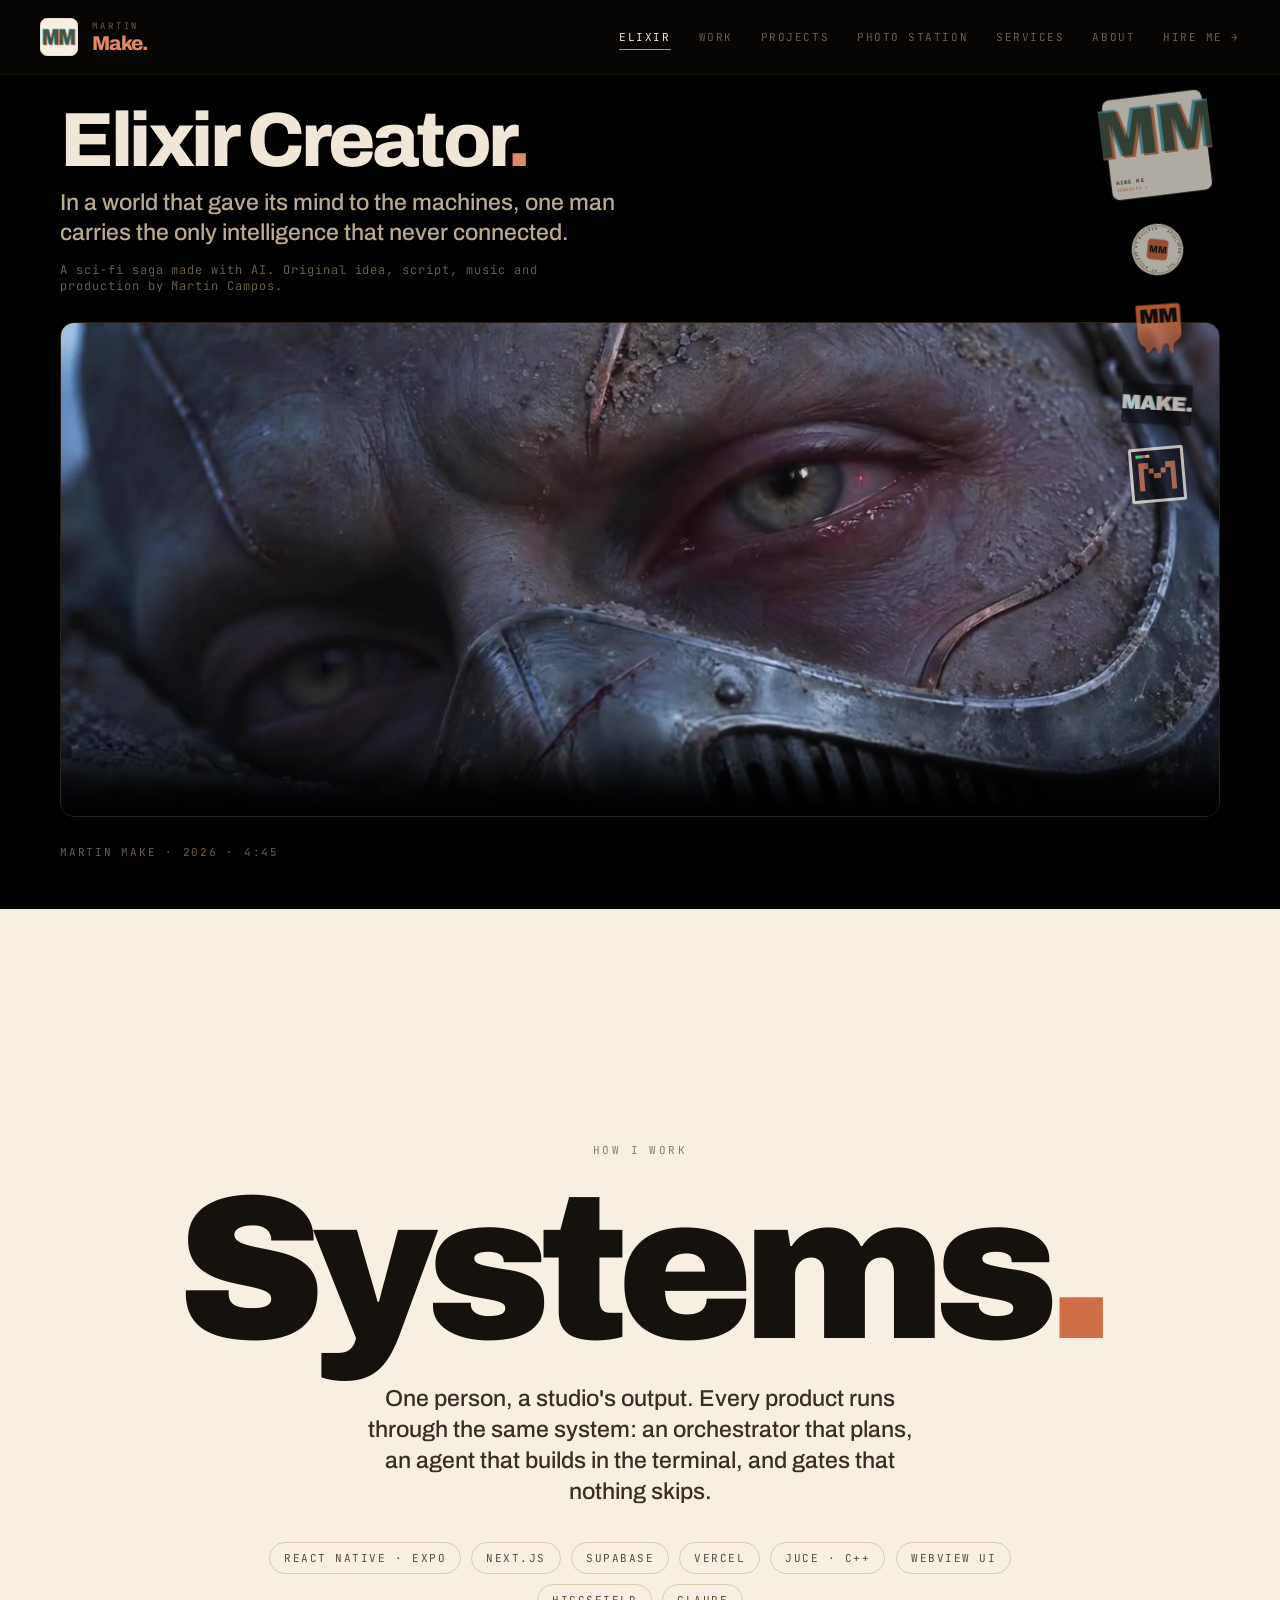
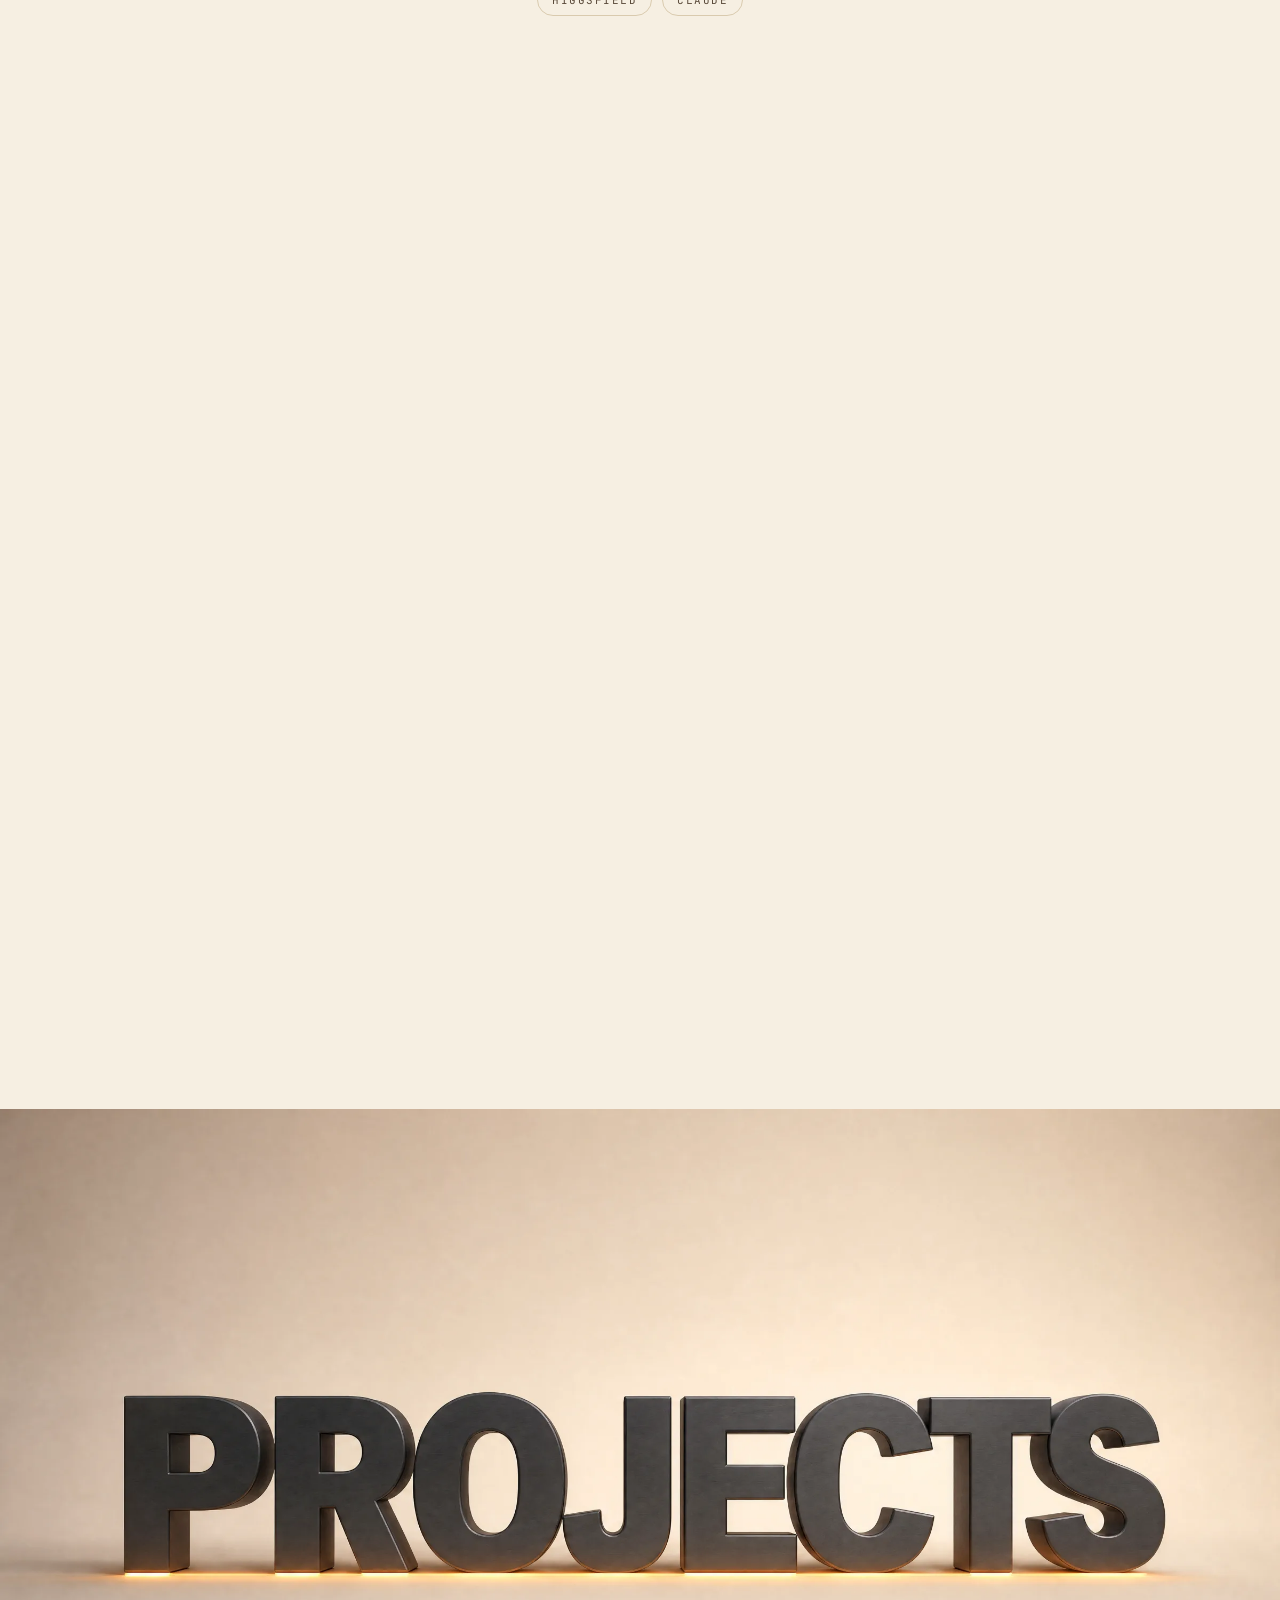
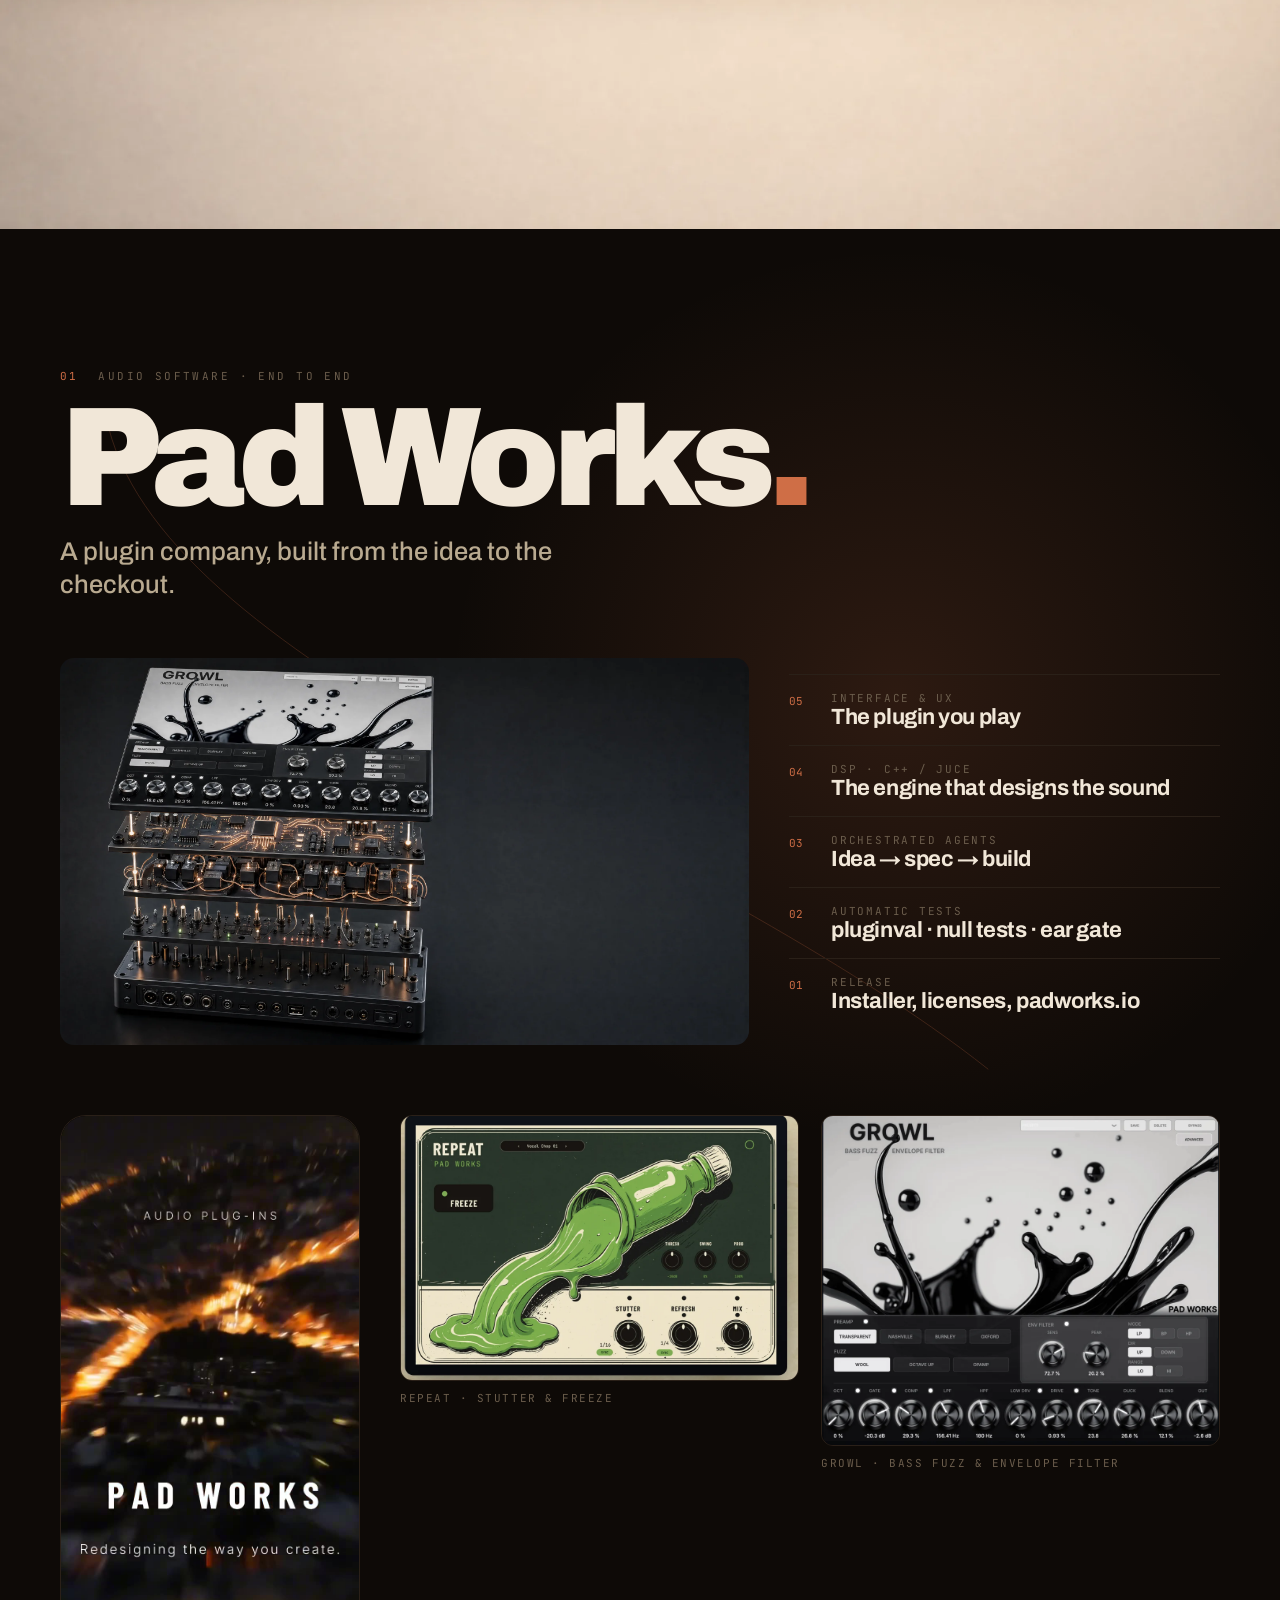
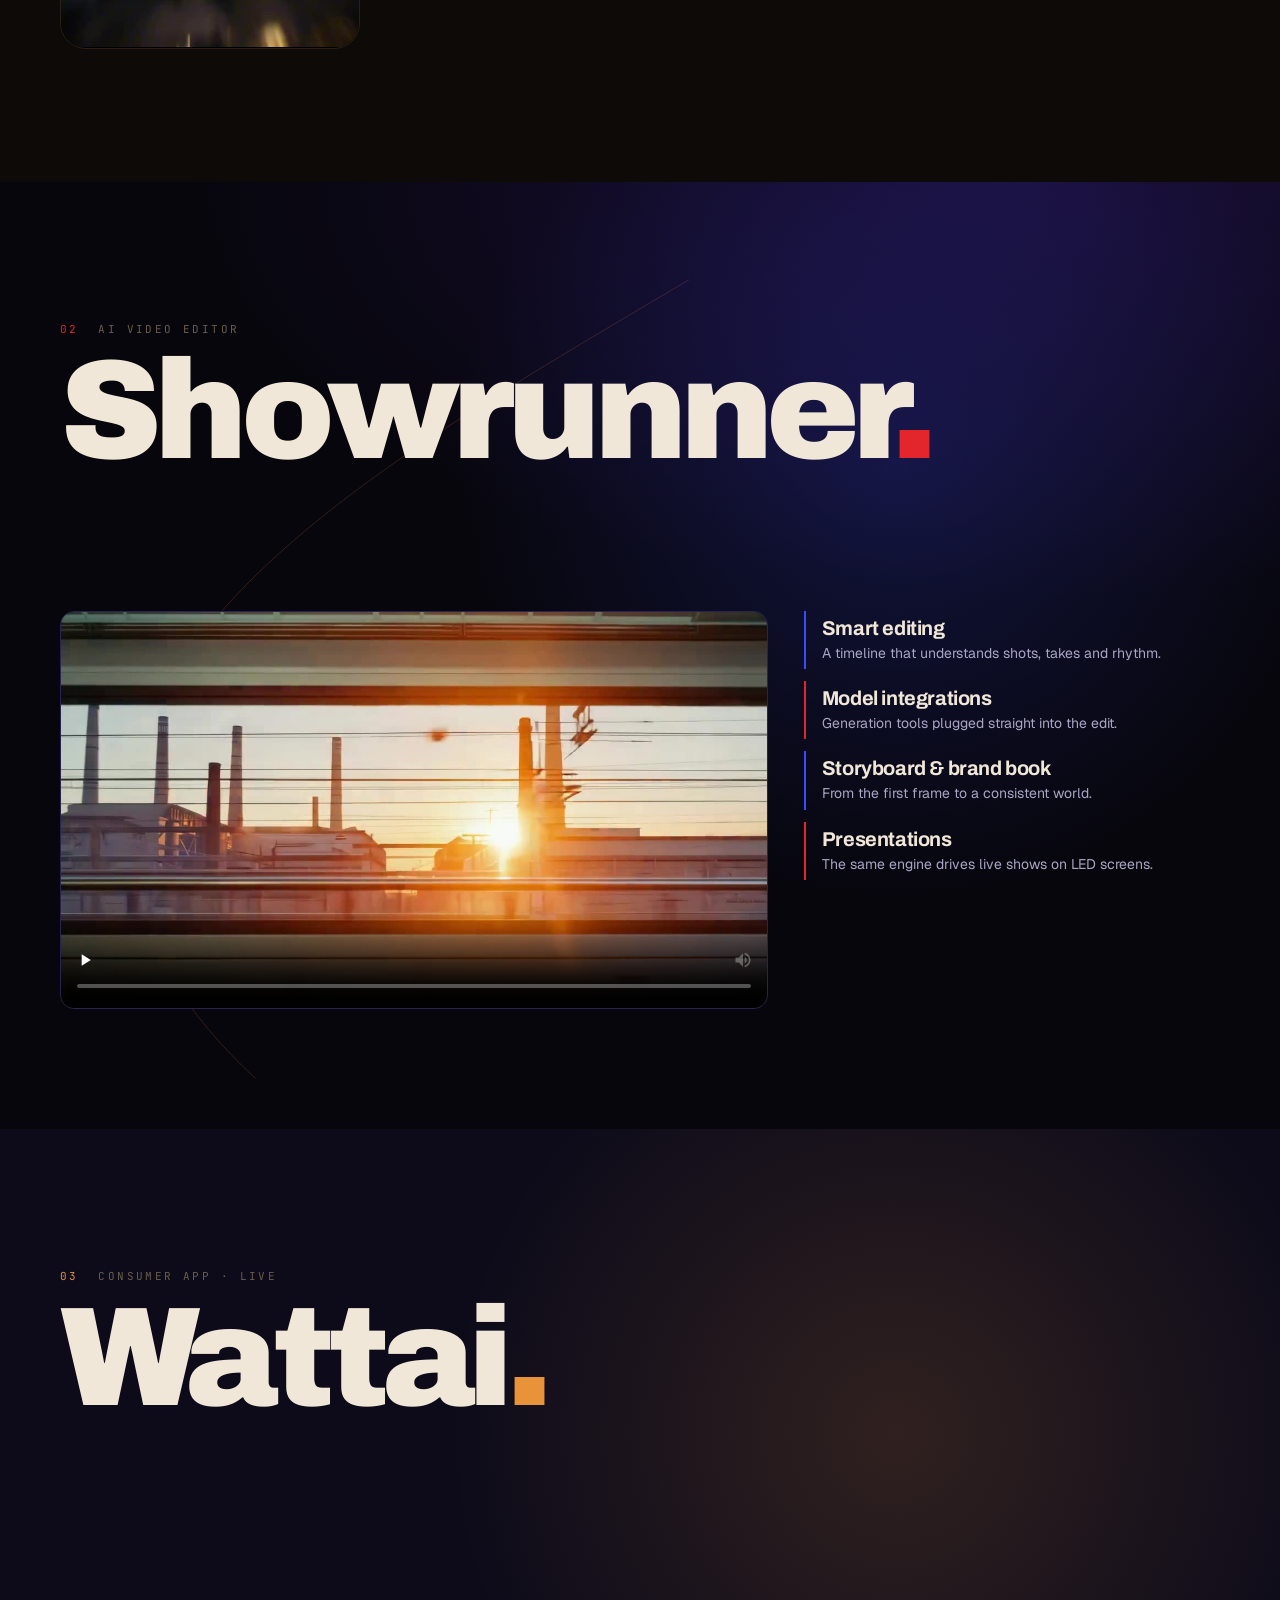
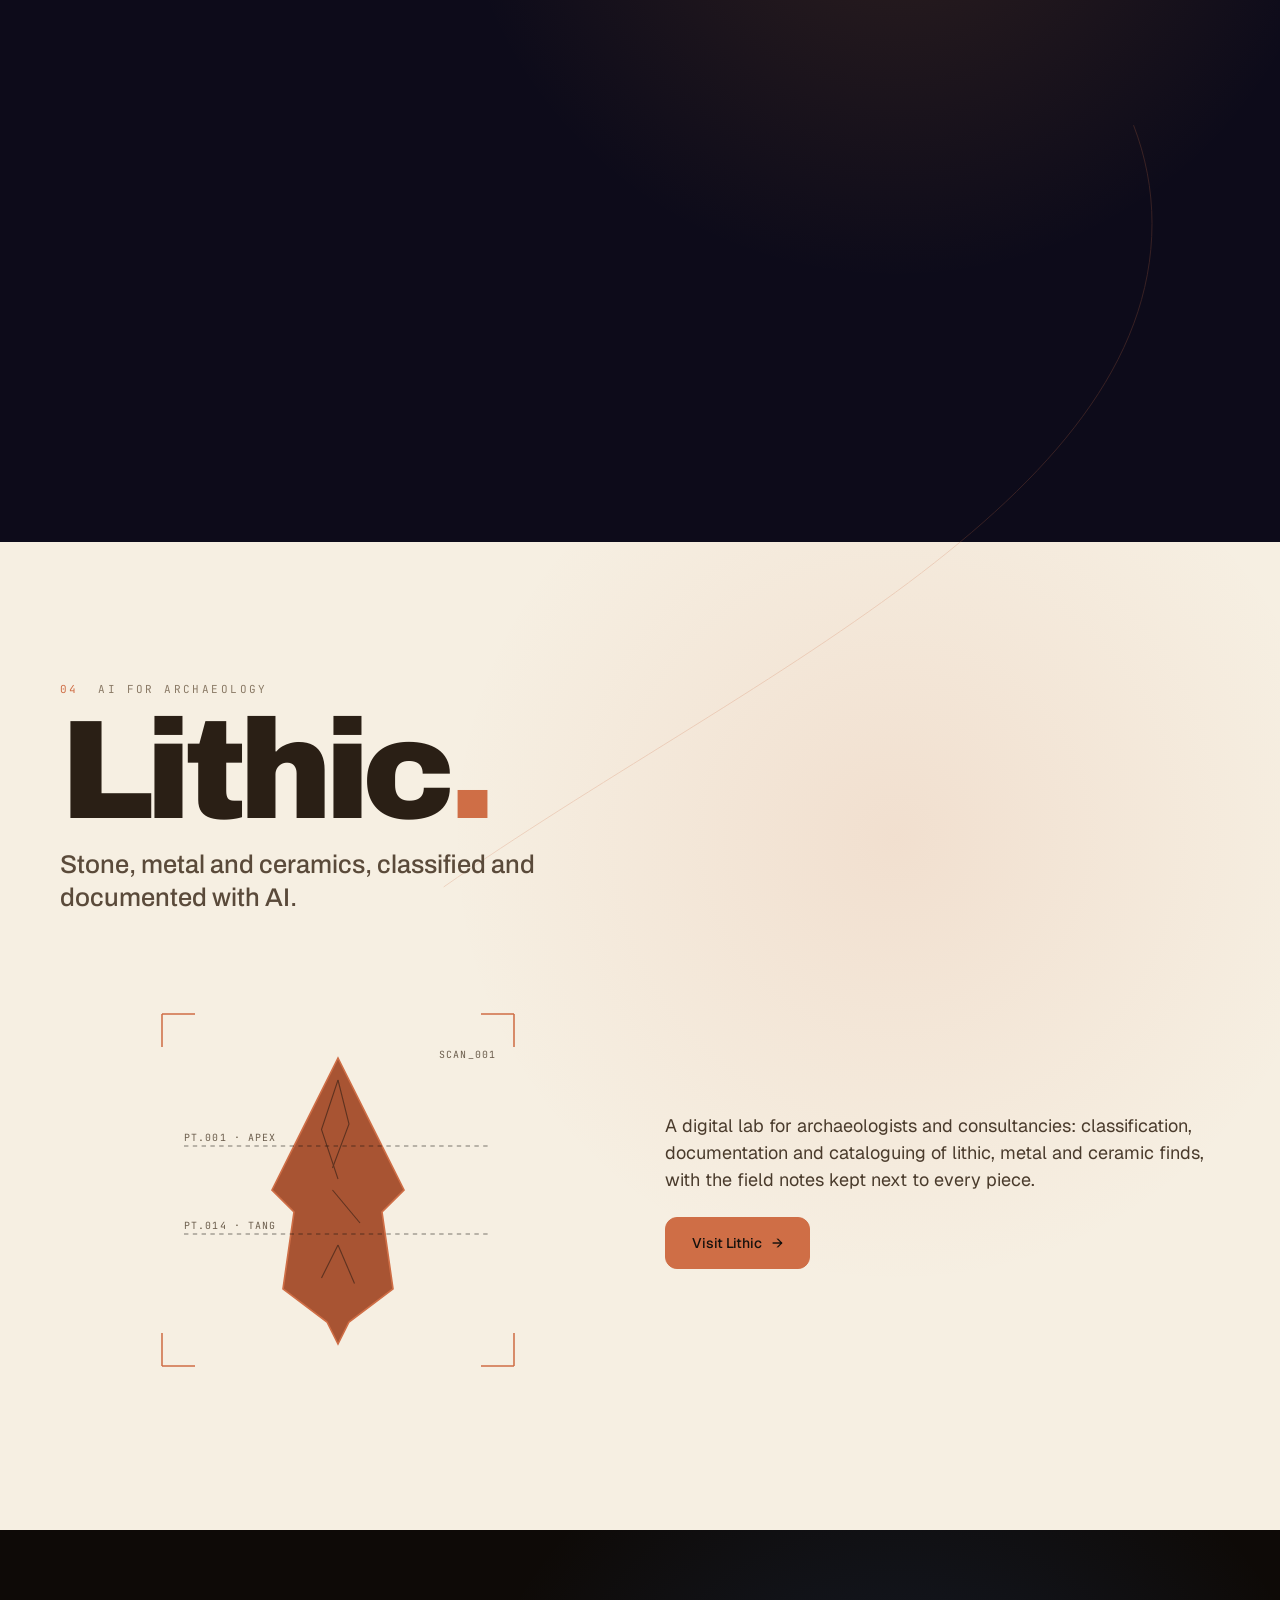
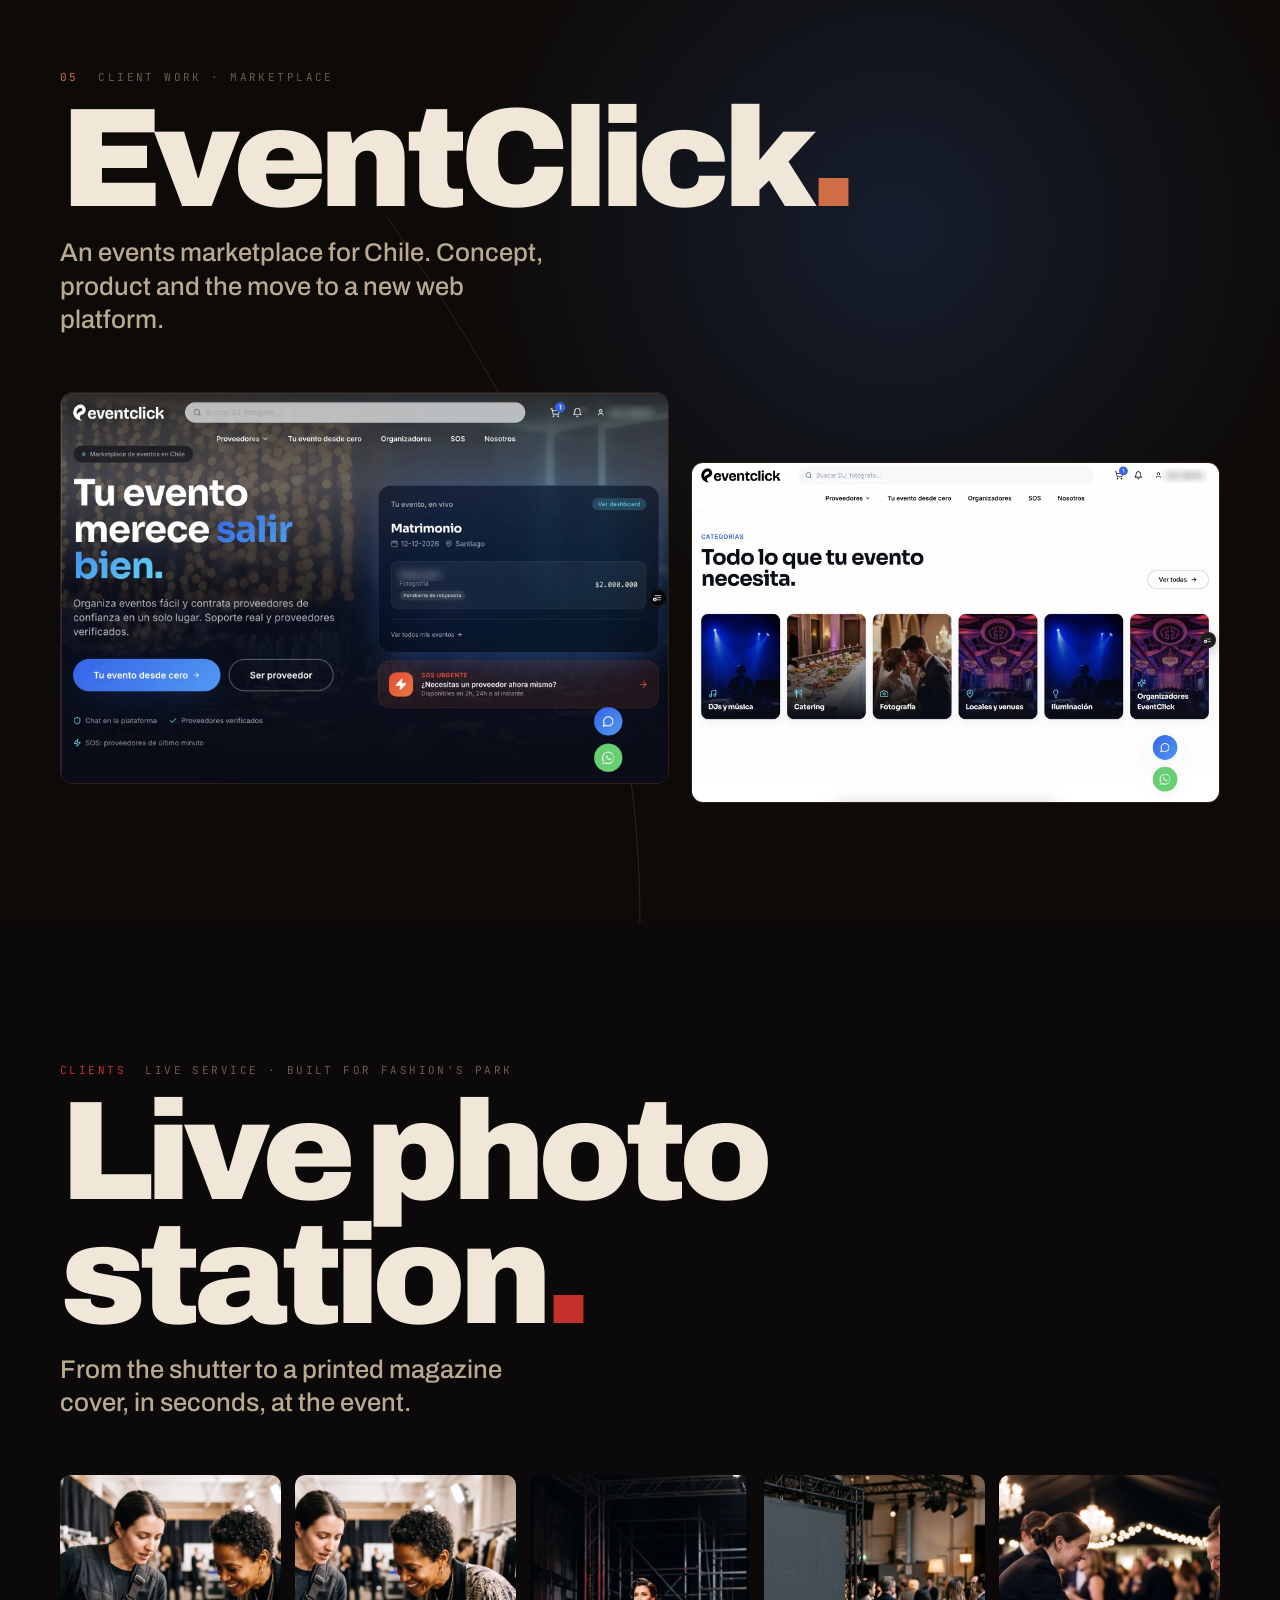
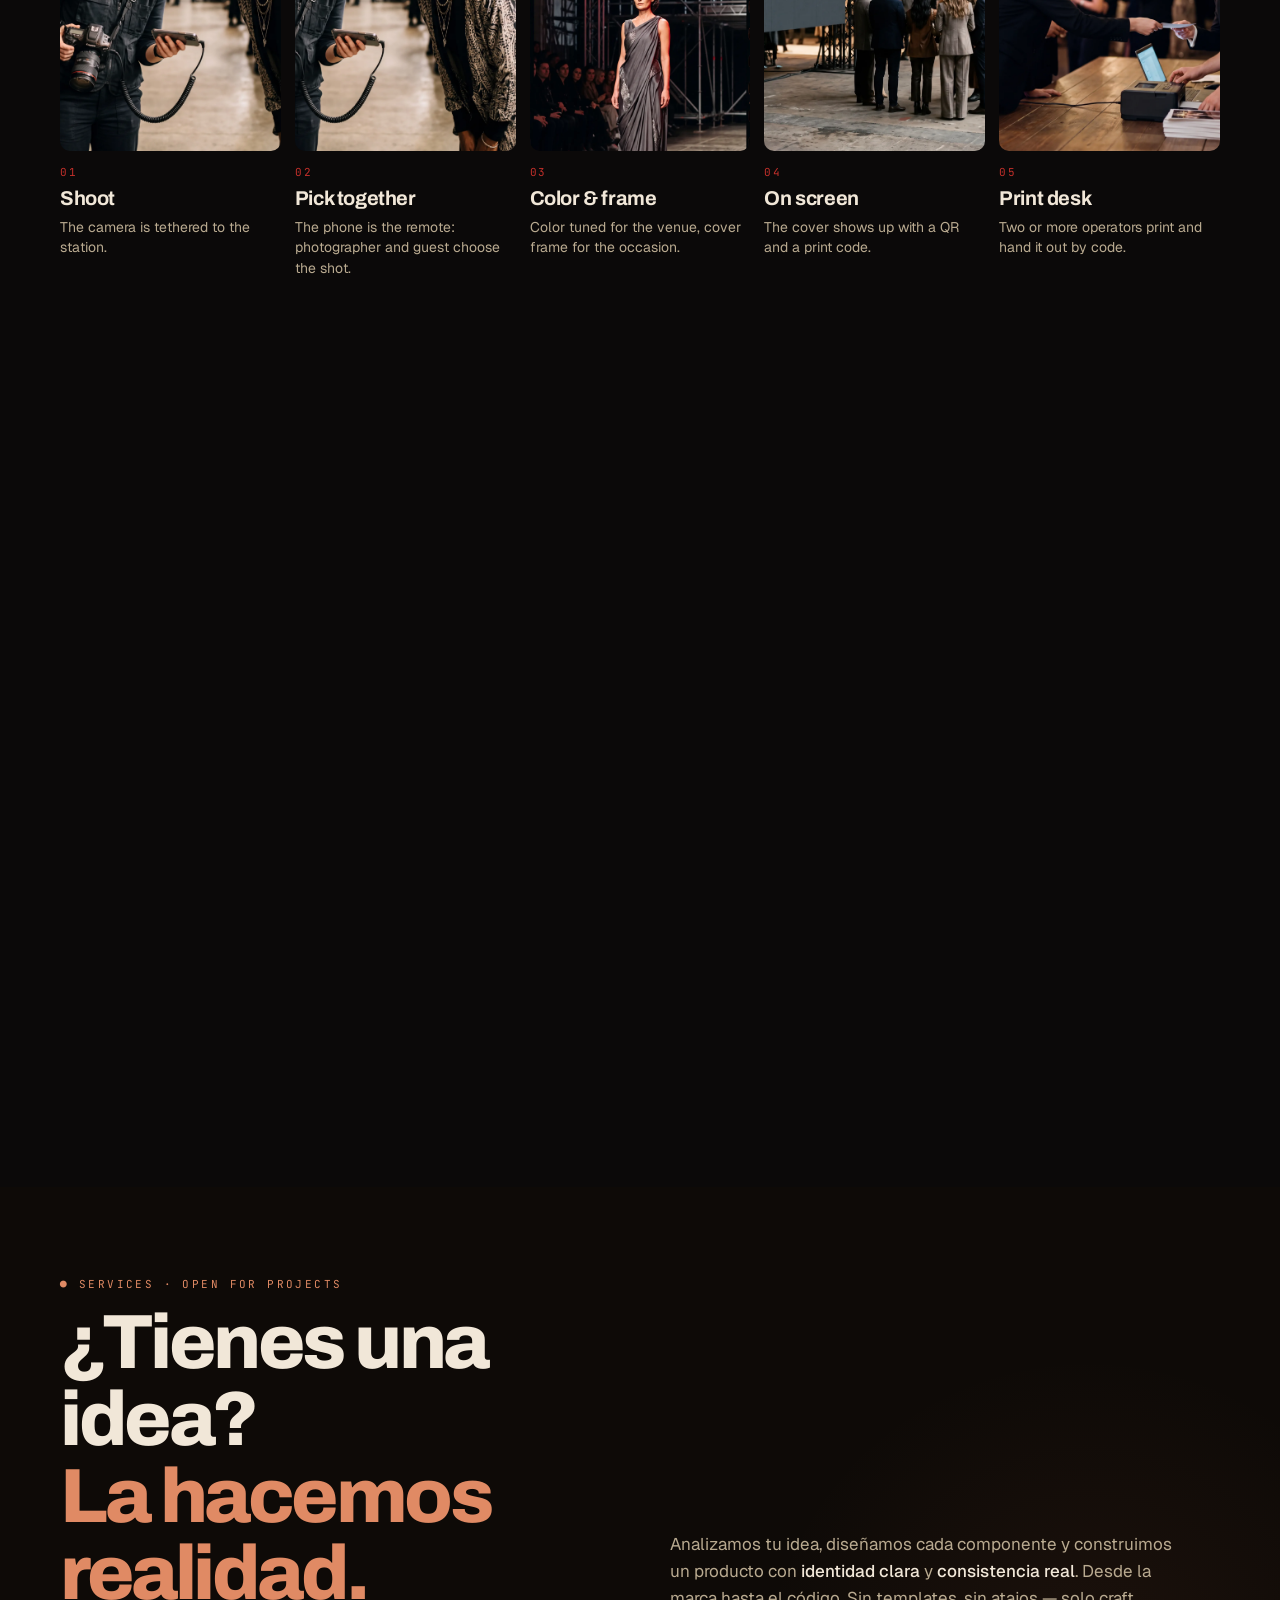
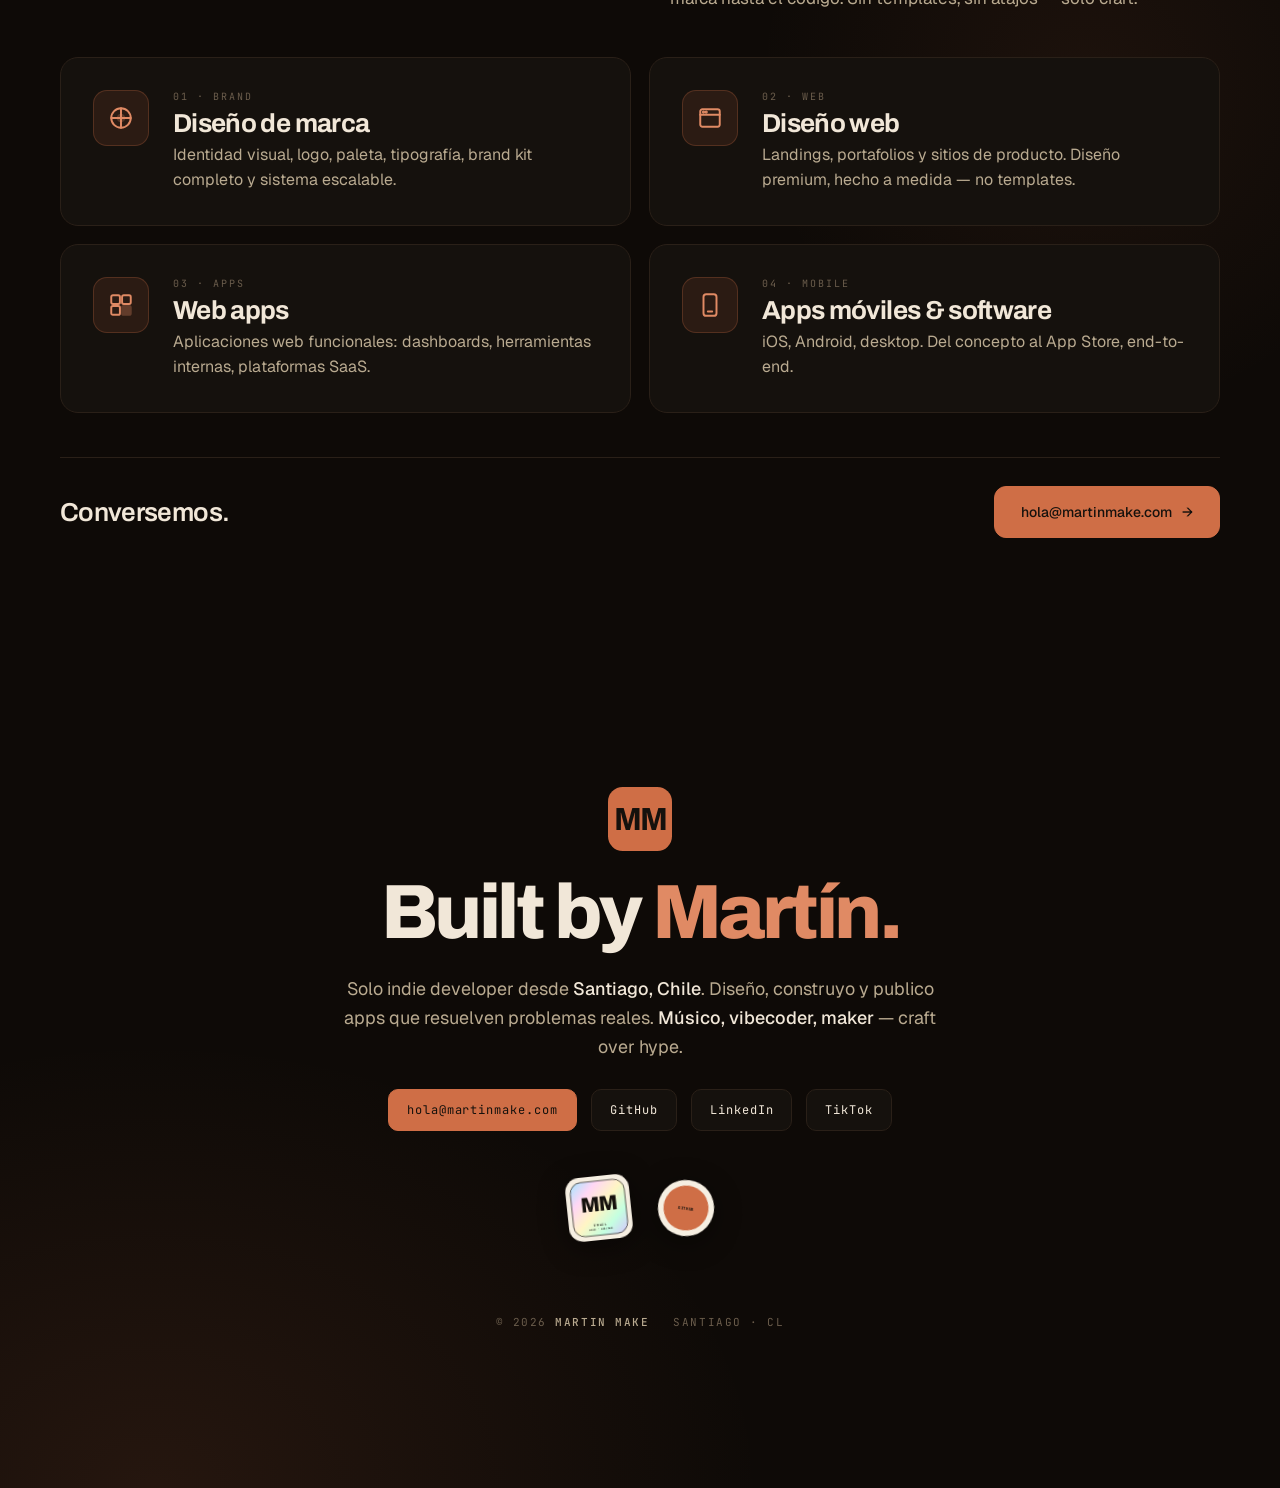
==== commit 57947f19: "feat: PROJECTS — luz que sigue el cursor y línea más suave - Cada proyecto tiene una luz de su color" ====
--- a/index.html
+++ b/index.html
@@ -992,7 +992,19 @@
   /* ─── Projects wrapper + thread ─── */
   .projects { position: relative; }
   .thread { position: absolute; inset: 0; width: 100%; height: 100%; z-index: 2; pointer-events: none; }
-  .thread path { fill: none; stroke: var(--terra); stroke-width: 1.6; vector-effect: non-scaling-stroke; opacity: 0.85; }
+  .thread path { fill: none; stroke: var(--terra); vector-effect: non-scaling-stroke; stroke-linecap: round; }
+  .thread .thread-trail { stroke-width: 1; opacity: 0.22; }
+  .thread .thread-tip { stroke-width: 2; opacity: 0.9; filter: drop-shadow(0 0 6px rgba(207,110,70,0.6)); }
+
+  /* interactive light behind each project */
+  .pj { --mx: 70%; --my: 30%; --glow: rgba(207,110,70,0.16); }
+  .pj:not(.pj-cover)::after { content: ''; position: absolute; inset: 0; z-index: 0; pointer-events: none;
+    background: radial-gradient(720px circle at var(--mx) var(--my), var(--glow), transparent 62%);
+    transition: background-position 0.2s; }
+  .pj--paper { --glow: rgba(207,110,70,0.12); }
+  .pj--show { --glow: rgba(59,75,255,0.20); }
+  .pj--wattai { --glow: rgba(232,146,58,0.16); }
+  #eventclick { --glow: rgba(59,130,246,0.16); }
   .pj { align-items: flex-start; padding-top: 140px; padding-bottom: 120px; min-height: auto; }
   .pj > .container { position: relative; z-index: 3; }
   .pj--ink { background: var(--bg); }
@@ -1266,7 +1278,7 @@
 
   <!-- ═══ PROJECTS ═══ -->
   <div class="projects" id="projectsWrap">
-    <svg class="thread" aria-hidden="true" preserveAspectRatio="none" viewBox="0 0 100 1000"><path id="threadPath" d="M 50 0 C 50 60, 8 80, 8 140 S 92 230, 92 300 S 10 400, 10 470 S 90 560, 90 630 S 12 730, 12 800 S 50 900, 50 1000"/></svg>
+    <svg class="thread" aria-hidden="true" preserveAspectRatio="none" viewBox="0 0 100 1000"><path id="threadPath" class="thread-trail" d="M 50 0 C 50 60, 8 80, 8 140 S 92 230, 92 300 S 10 400, 10 470 S 90 560, 90 630 S 12 730, 12 800 S 50 900, 50 1000"/><path id="threadTip" class="thread-tip" d="M 50 0 C 50 60, 8 80, 8 140 S 92 230, 92 300 S 10 400, 10 470 S 90 560, 90 630 S 12 730, 12 800 S 50 900, 50 1000"/></svg>
 
     <section id="projects" class="pj pj--paper pj-cover" data-nav="projects" data-screen-label="Projects">
       <img class="pj-cover-img" src="media/projects-1.webp" alt="Projects" width="2400" height="1350">
@@ -1897,6 +1909,14 @@
   const wrap = document.getElementById('projectsWrap');
   const path = document.getElementById('threadPath');
   let len = 0;
+  const tip = document.getElementById('threadTip');
+  const pjs = Array.from(document.querySelectorAll('.pj:not(.pj-cover)'));
+  const finePointer = window.matchMedia('(pointer: fine)').matches;
+  if (finePointer && !reduce) pjs.forEach(sec => sec.addEventListener('pointermove', e => {
+    const r = sec.getBoundingClientRect();
+    sec.style.setProperty('--mx', ((e.clientX - r.left) / r.width * 100).toFixed(1) + '%');
+    sec.style.setProperty('--my', ((e.clientY - r.top) / r.height * 100).toFixed(1) + '%');
+  }));
   if (path) { len = path.getTotalLength(); path.style.strokeDasharray = len; path.style.strokeDashoffset = reduce ? 0 : len; }
   let queued = false;
   function frame() {
@@ -1928,6 +1948,21 @@
       const r = wrap.getBoundingClientRect();
       const prog = Math.min(1, Math.max(0, (innerHeight * 0.6 - r.top) / r.height));
       path.style.strokeDashoffset = (len * (1 - prog)).toFixed(1);
+      if (tip) {
+        const seg = len * 0.05, head = len * prog;
+        tip.style.strokeDasharray = `${seg} ${len}`;
+        tip.style.strokeDashoffset = (seg - head).toFixed(1);
+        tip.style.opacity = prog > 0 && prog < 1 ? '0.9' : '0';
+      }
+    }
+    if (!reduce && !finePointer) {
+      pjs.forEach(sec => {
+        const r = sec.getBoundingClientRect();
+        if (r.bottom < 0 || r.top > innerHeight) return;
+        const k = (innerHeight - r.top) / (innerHeight + r.height);
+        sec.style.setProperty('--my', (15 + k * 70).toFixed(1) + '%');
+        sec.style.setProperty('--mx', (30 + Math.sin(k * 3.1) * 35).toFixed(1) + '%');
+      });
     }
   }
   function queue() { if (!queued) { queued = true; requestAnimationFrame(frame); } }
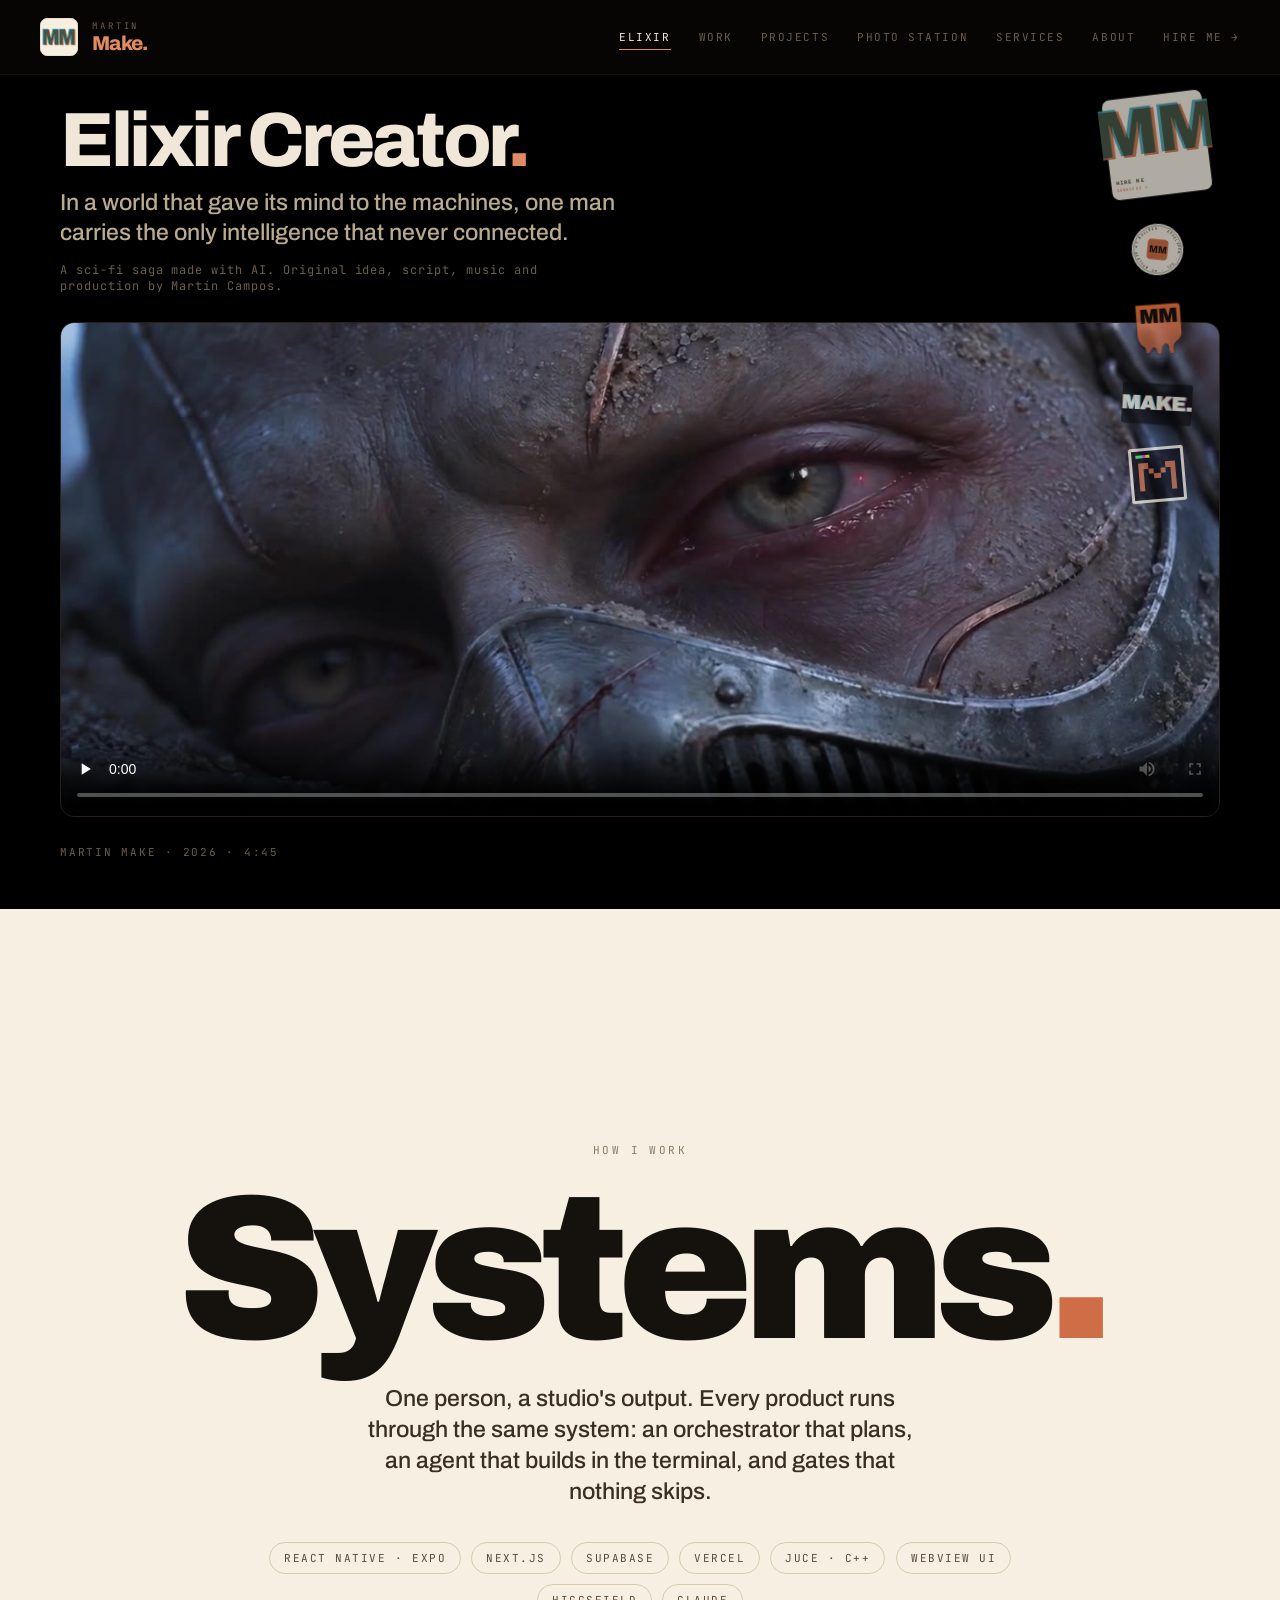
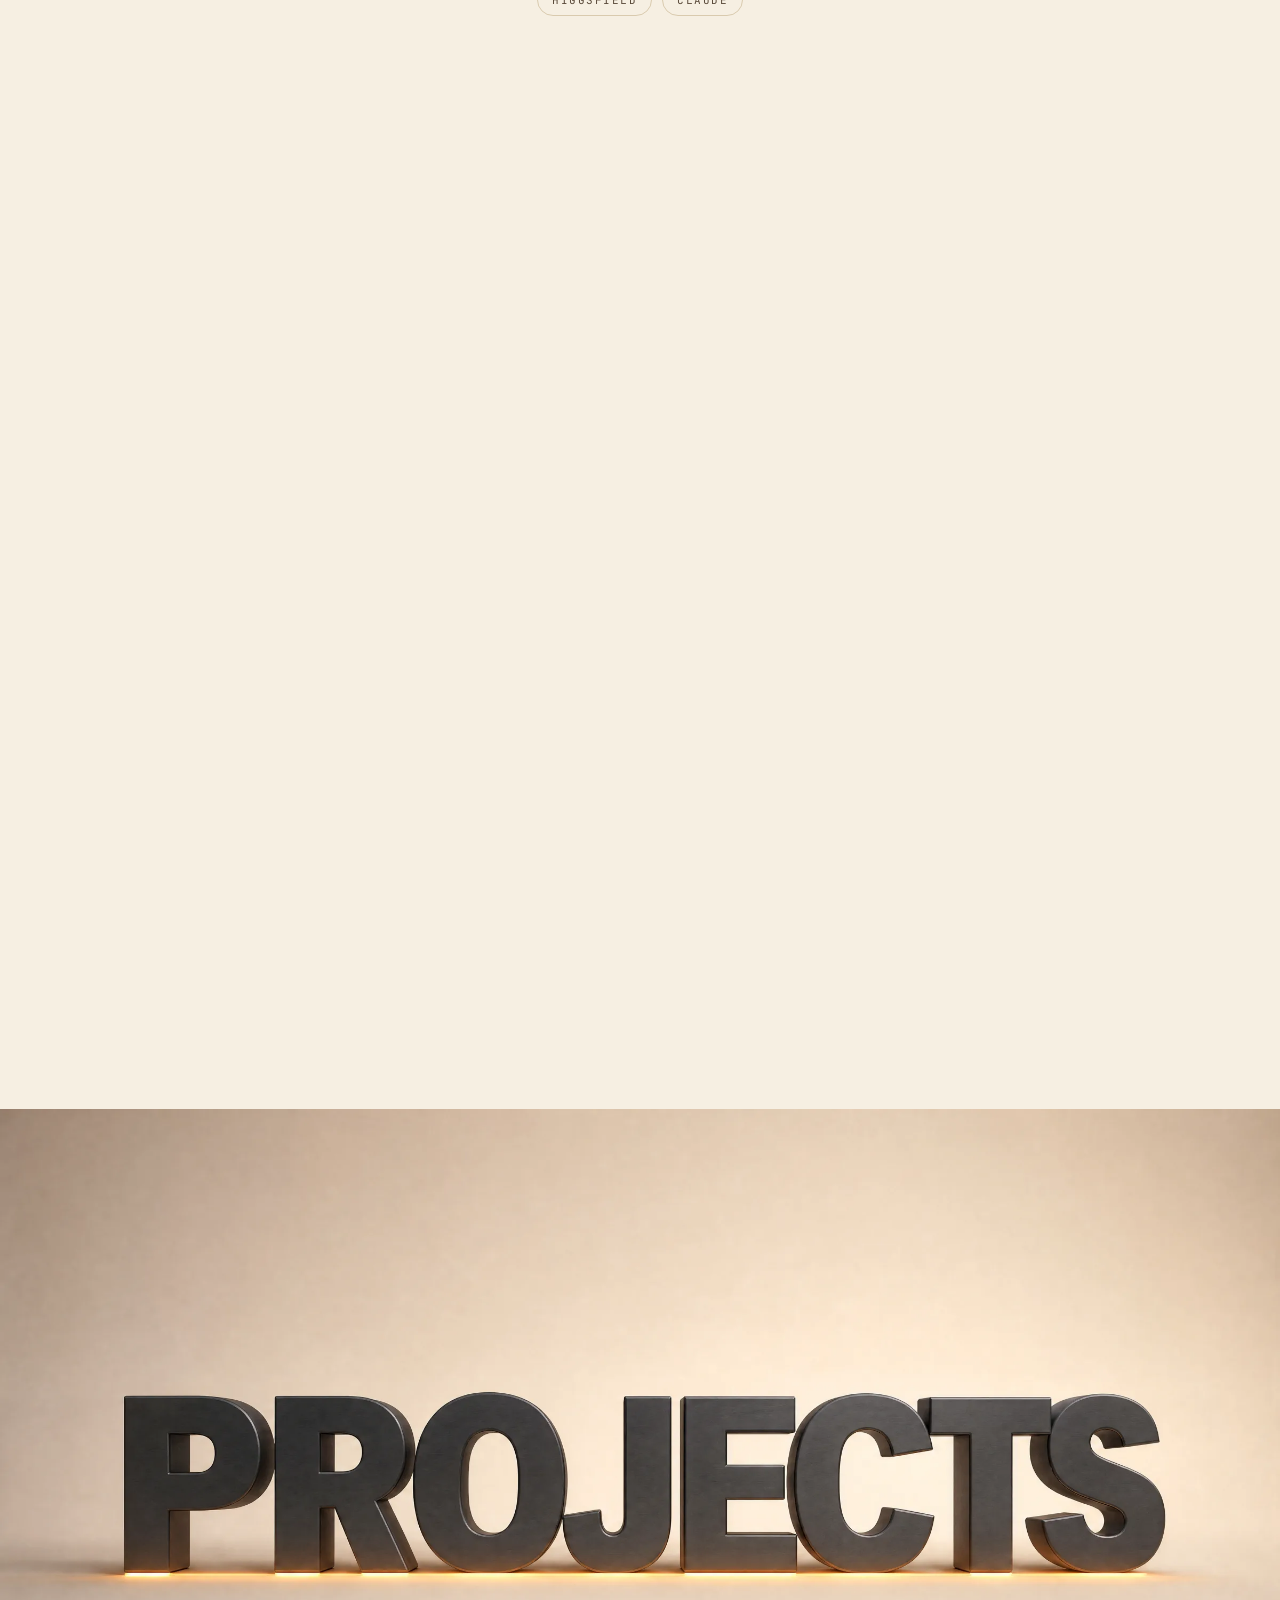
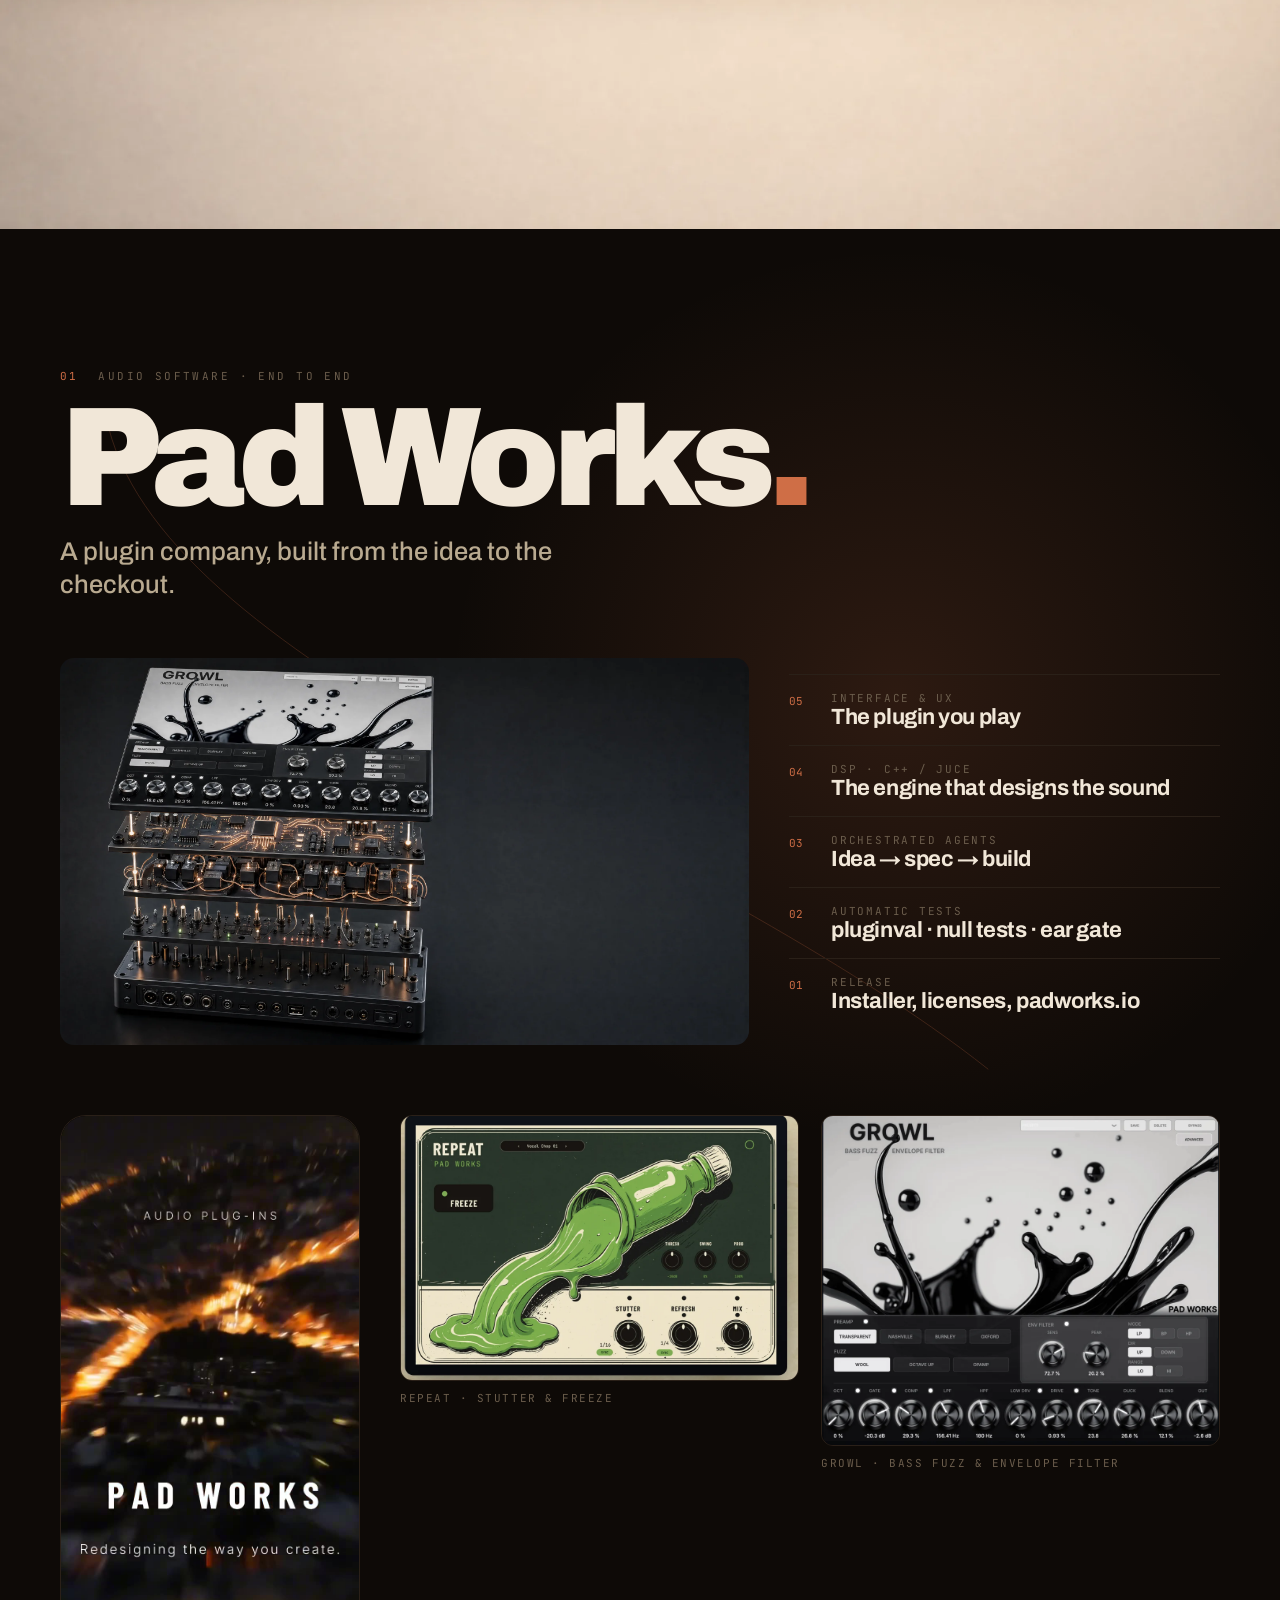
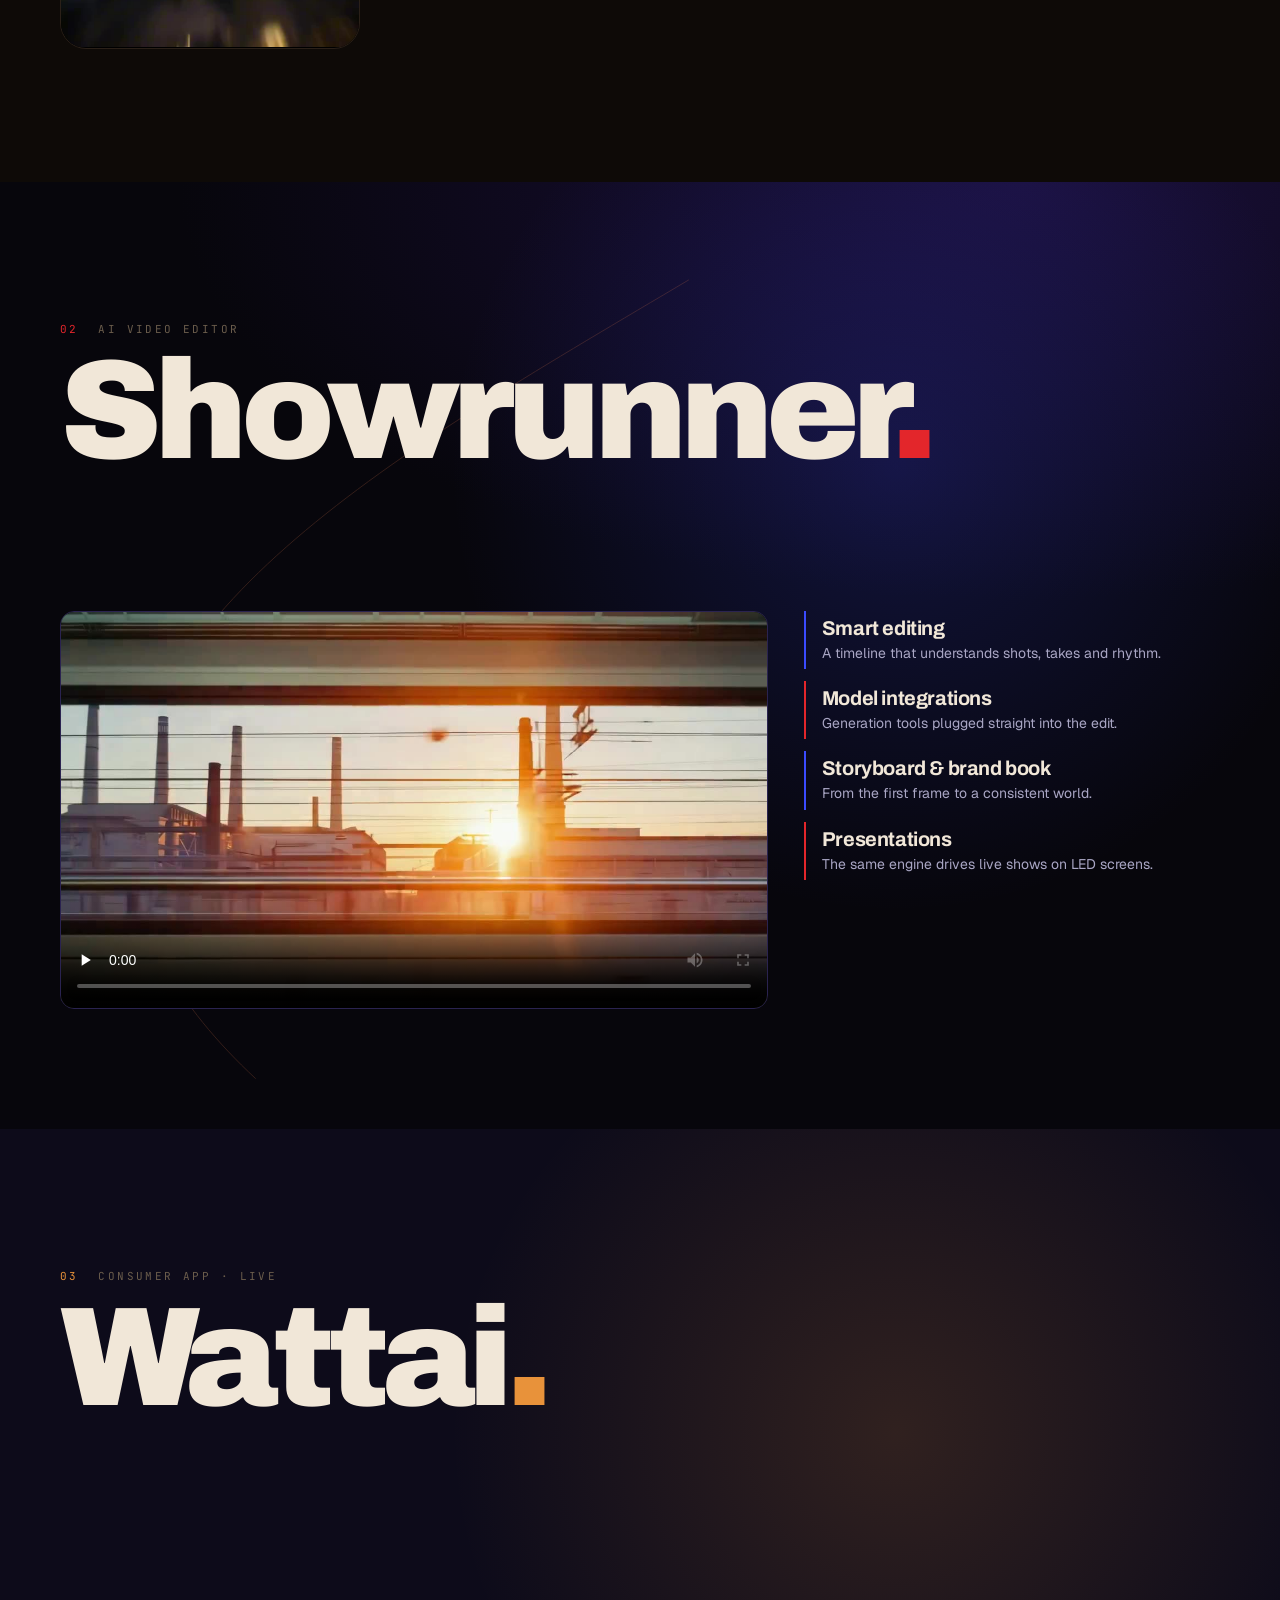
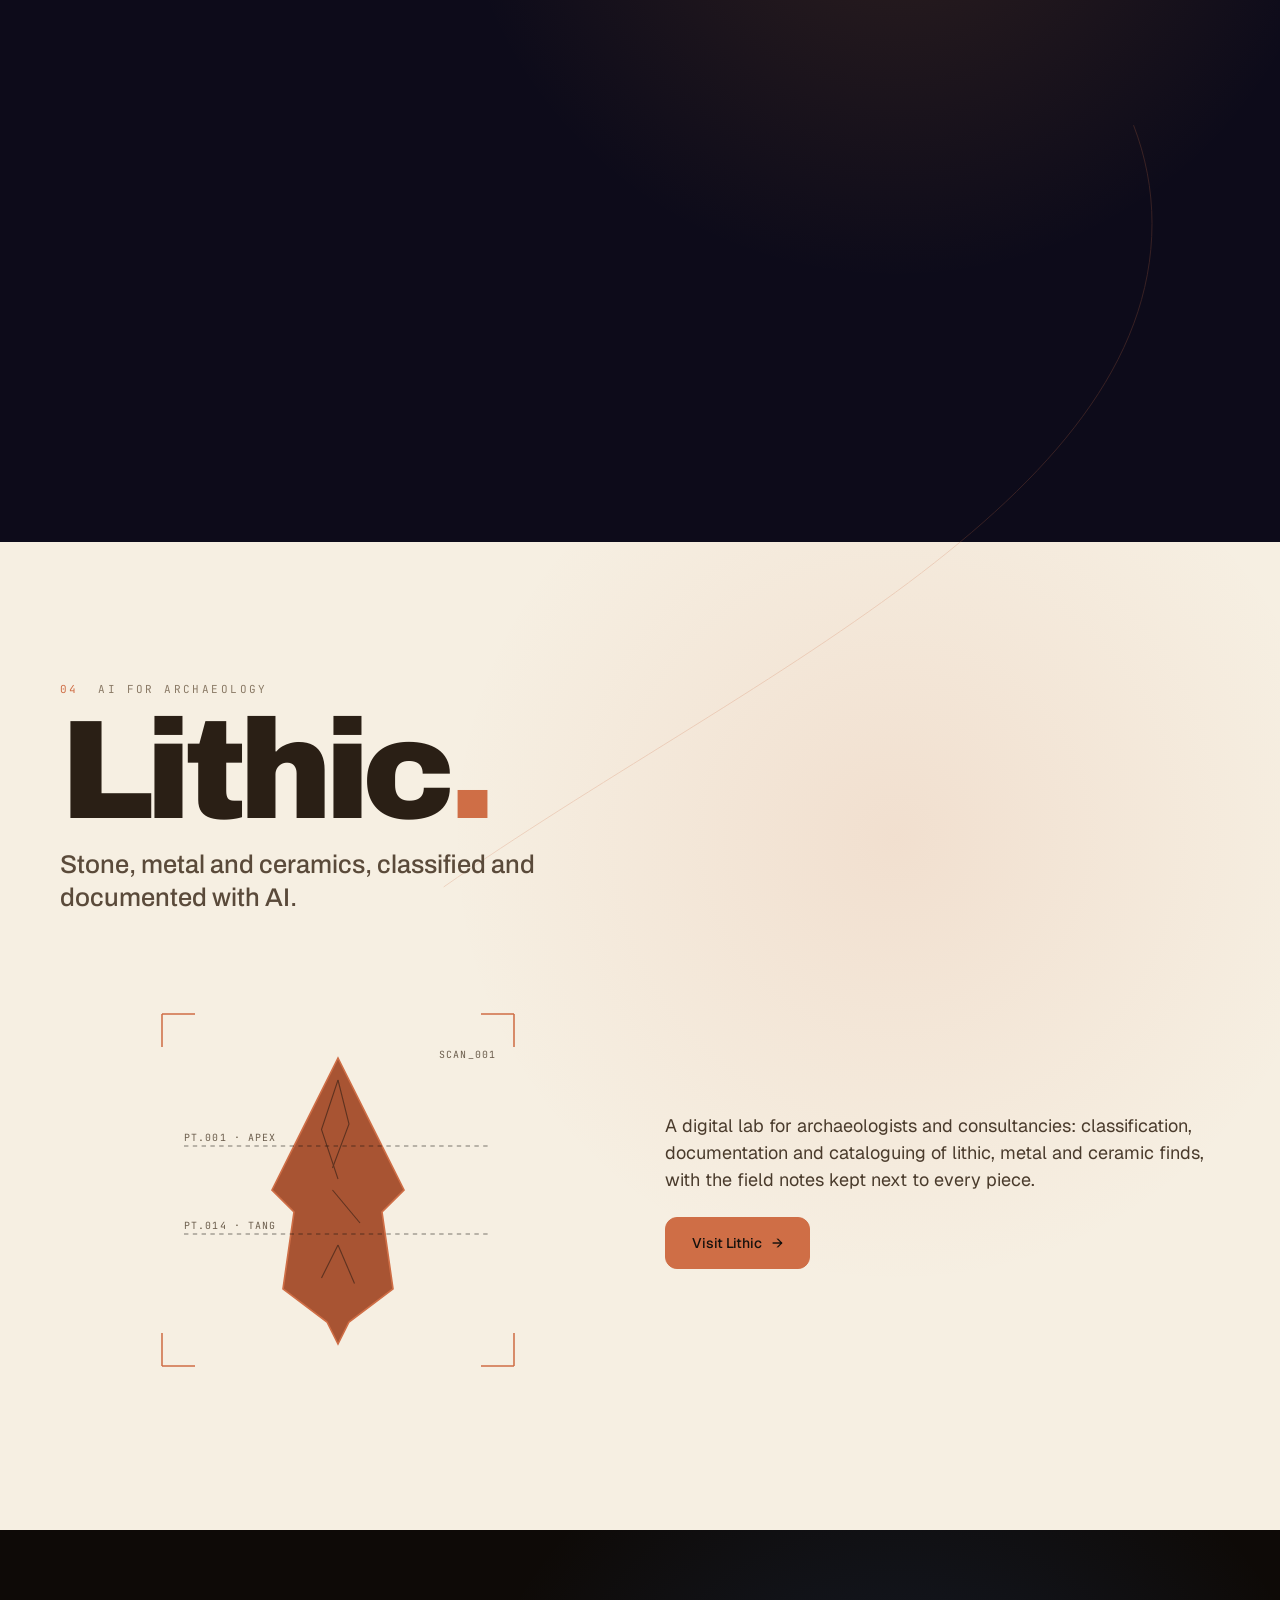
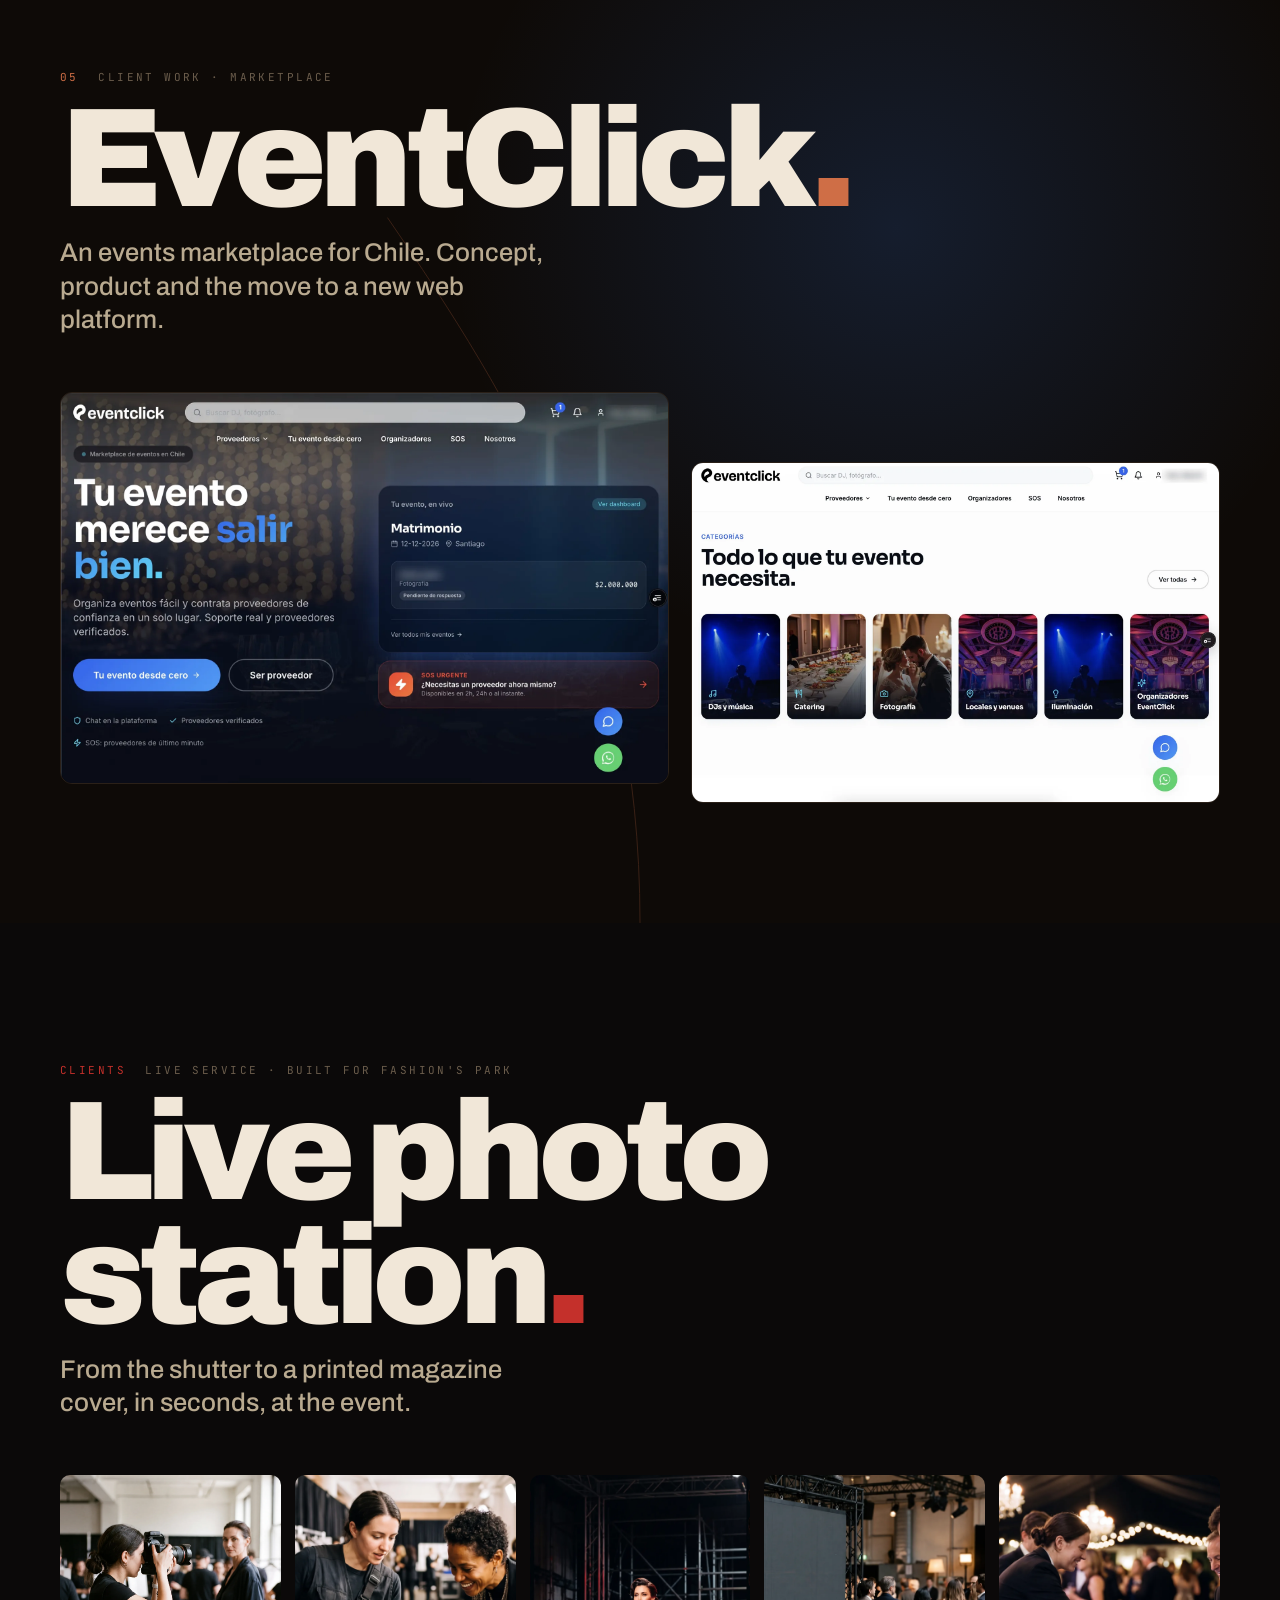
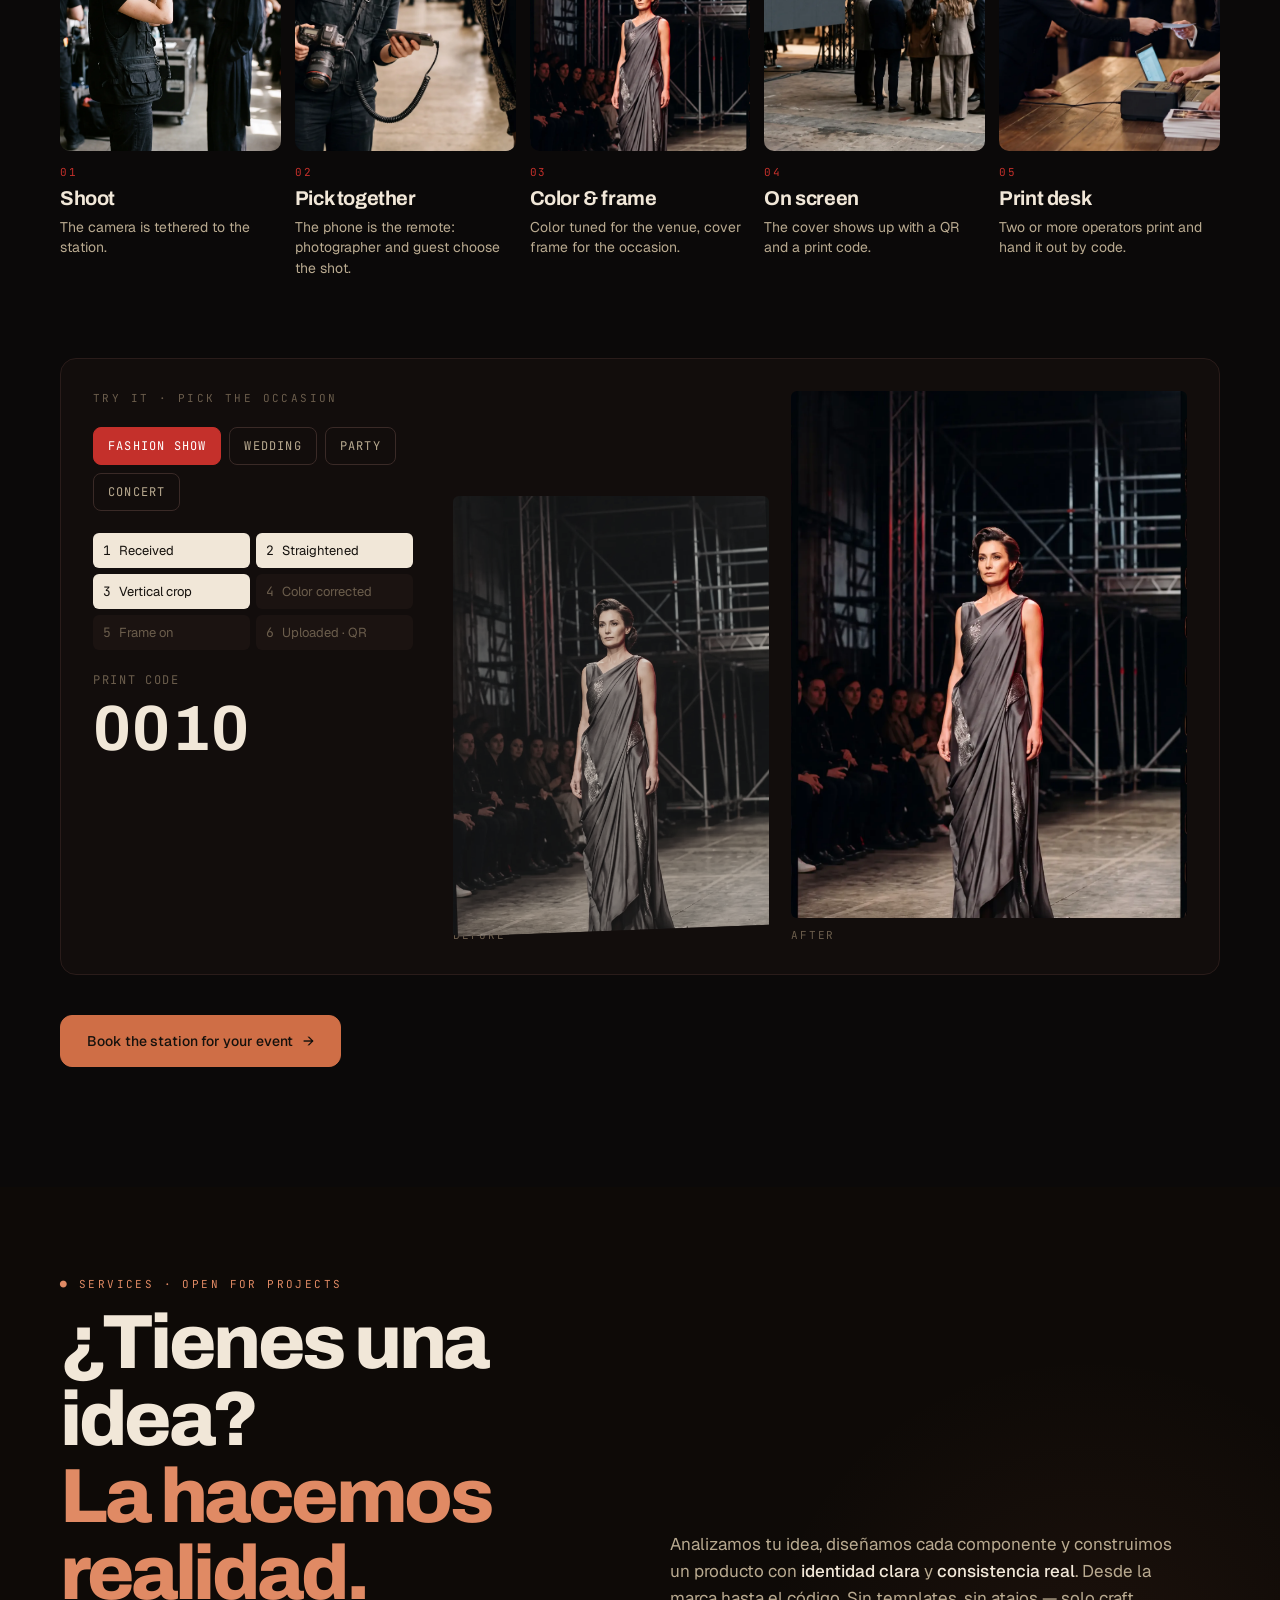
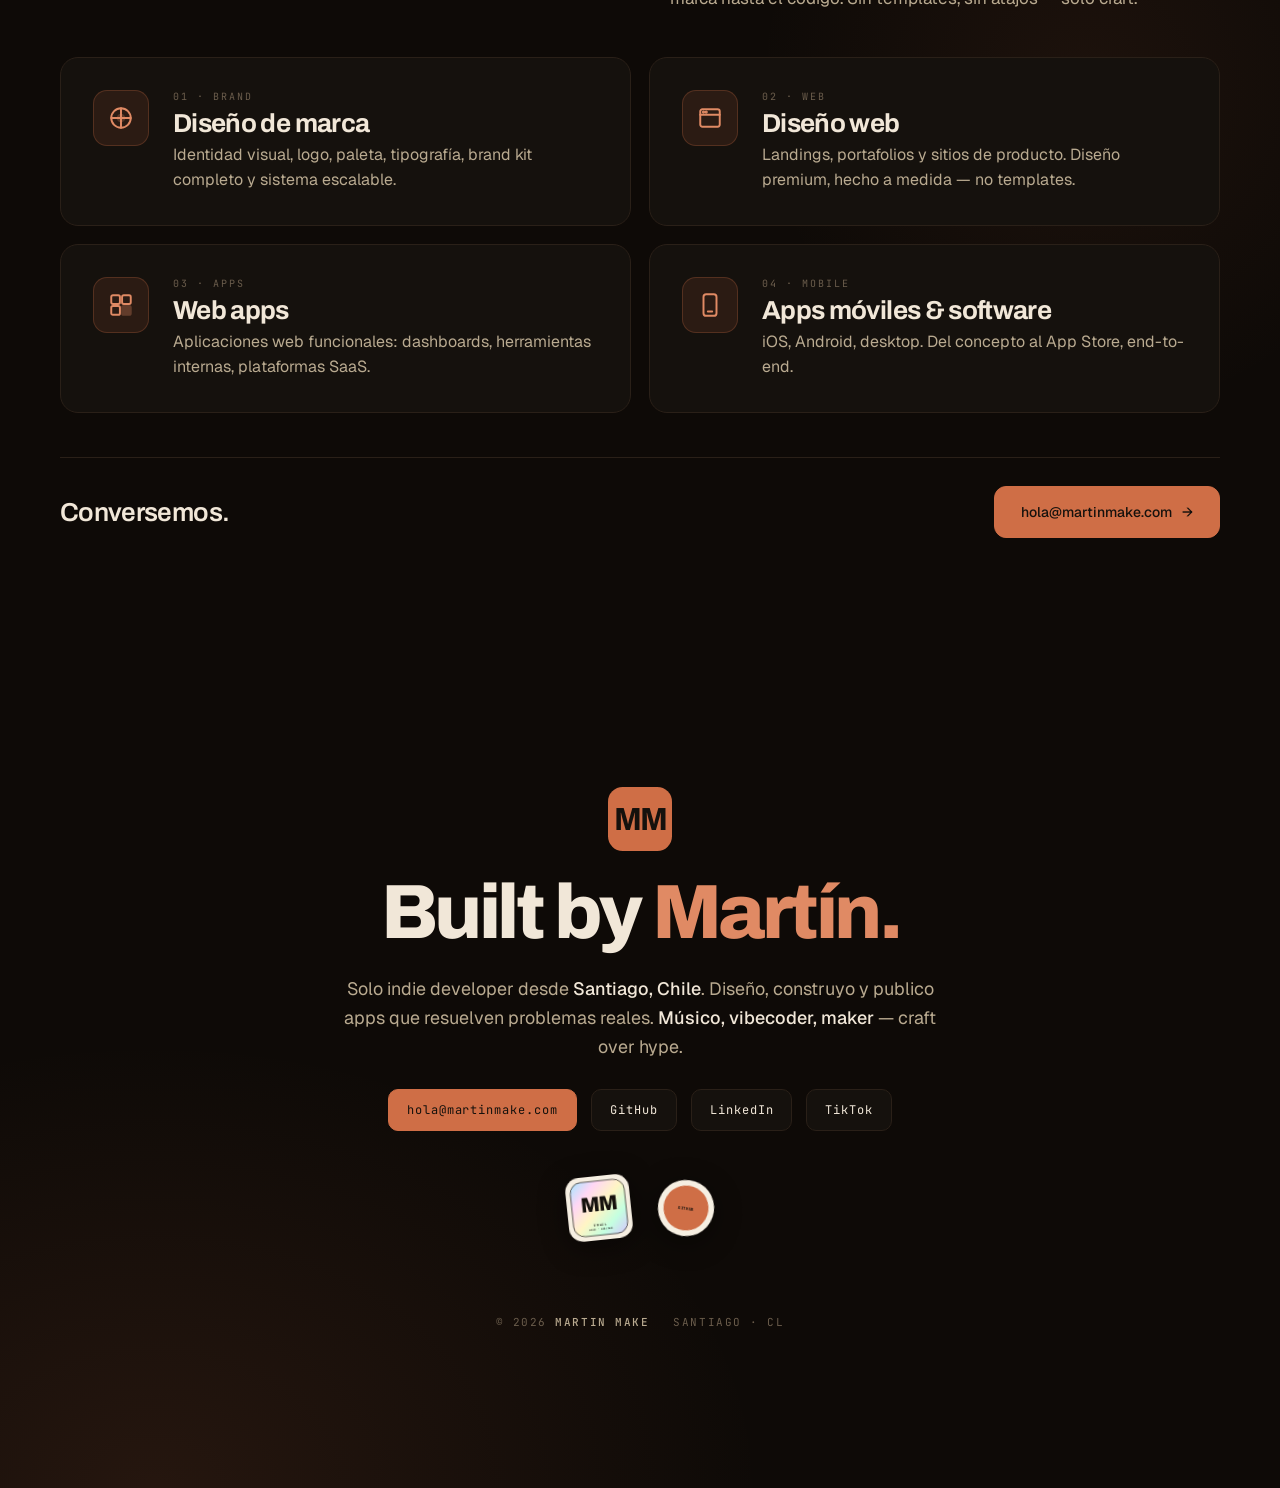
==== commit 0c249335: "fix: estación de fotos — el paso 01 usa una foto de la fotógrafa disparando Co-Authored-By: Claude O" ====
--- a/index.html
+++ b/index.html
@@ -1419,8 +1419,8 @@
       </div>
 
       <ol class="ph-flow">
-        <li class="mm-rv"><img src="media/fotografa.webp" alt="" loading="lazy"><i>01</i><b>Shoot</b><span>The camera is tethered to the station.</span></li>
-        <li class="mm-rv"><img src="media/fotografa.webp" alt="" loading="lazy" style="object-position:70% 50%"><i>02</i><b>Pick together</b><span>The phone is the remote: photographer and guest choose the shot.</span></li>
+        <li class="mm-rv"><img src="media/foto-shoot.webp" alt="" loading="lazy"><i>01</i><b>Shoot</b><span>The camera is tethered to the station.</span></li>
+        <li class="mm-rv"><img src="media/fotografa.webp" alt="" loading="lazy"><i>02</i><b>Pick together</b><span>The phone is the remote: photographer and guest choose the shot.</span></li>
         <li class="mm-rv"><img src="media/retrato-desfile.webp" alt="" loading="lazy" style="object-position:50% 20%"><i>03</i><b>Color &amp; frame</b><span>Color tuned for the venue, cover frame for the occasion.</span></li>
         <li class="mm-rv"><img src="media/pantalla.webp" alt="" loading="lazy"><i>04</i><b>On screen</b><span>The cover shows up with a QR and a print code.</span></li>
         <li class="mm-rv"><img src="media/impresion-1.webp" alt="" loading="lazy"><i>05</i><b>Print desk</b><span>Two or more operators print and hand it out by code.</span></li>
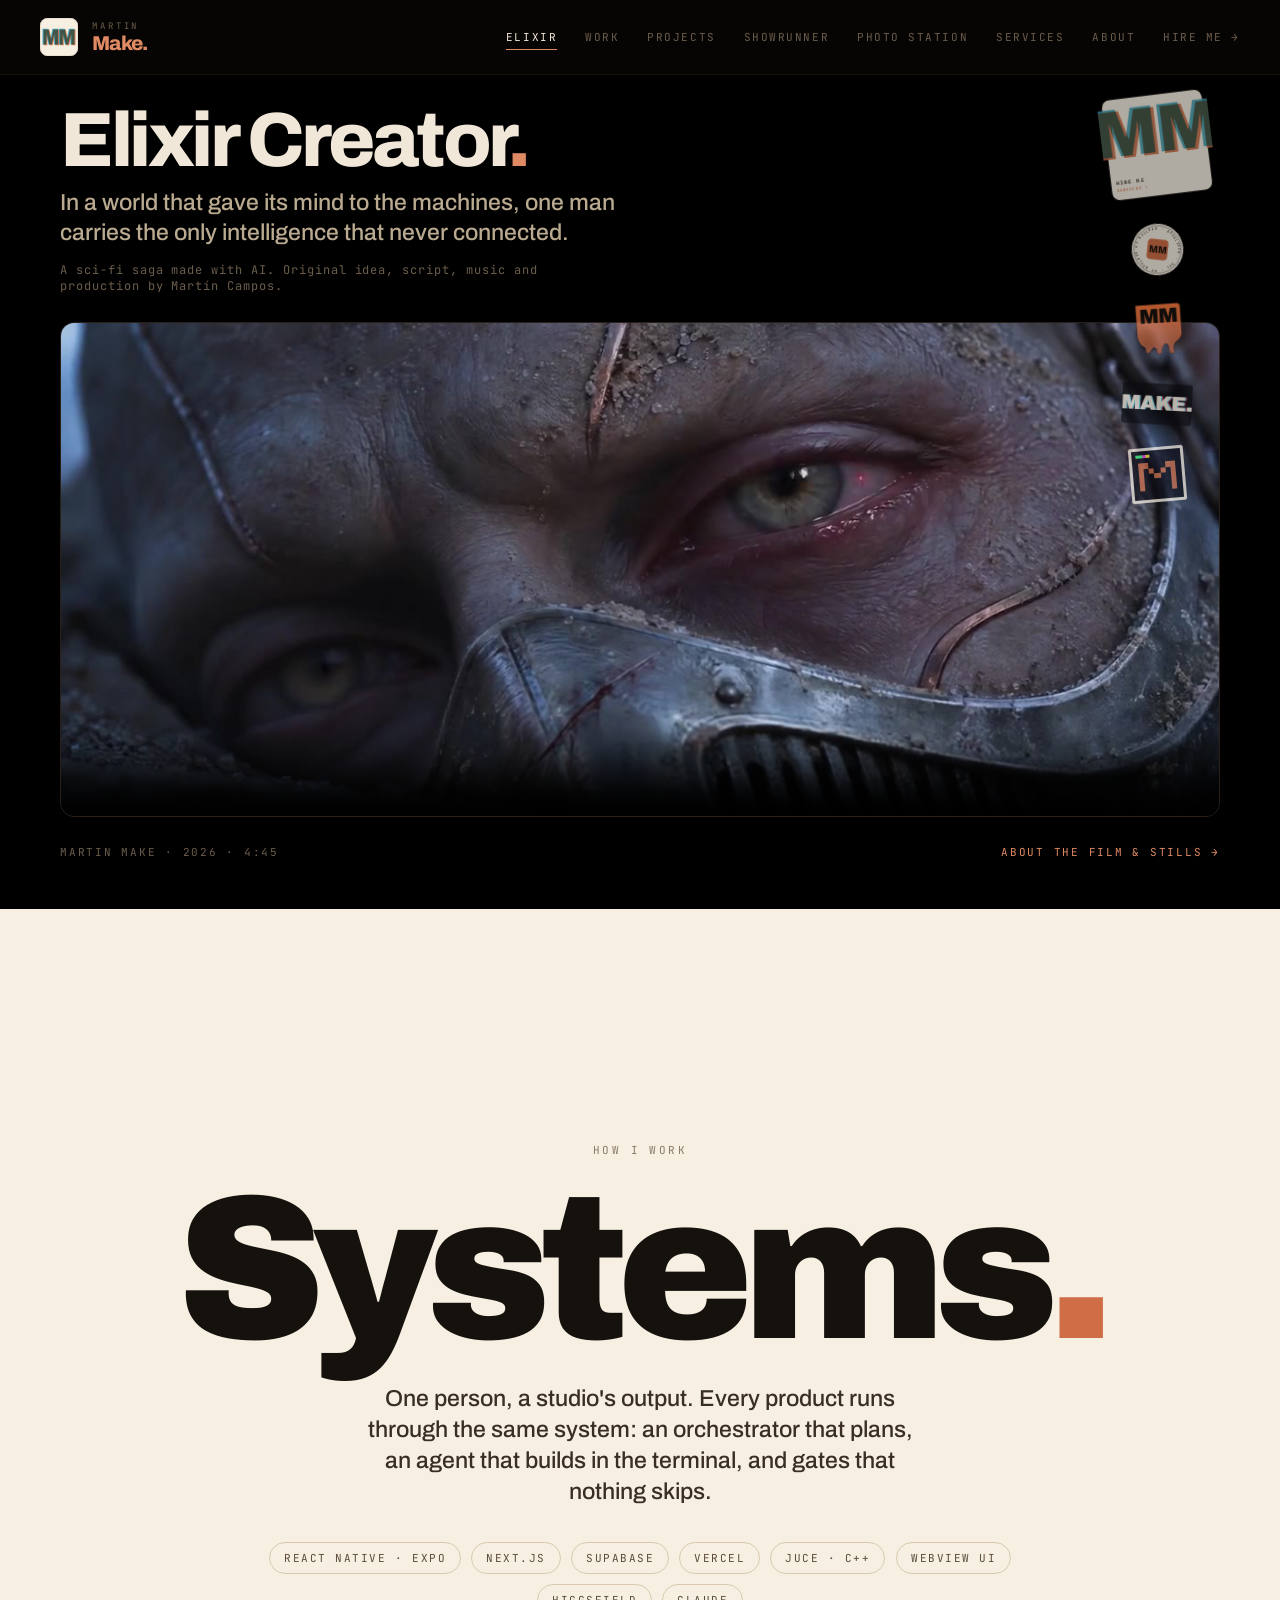
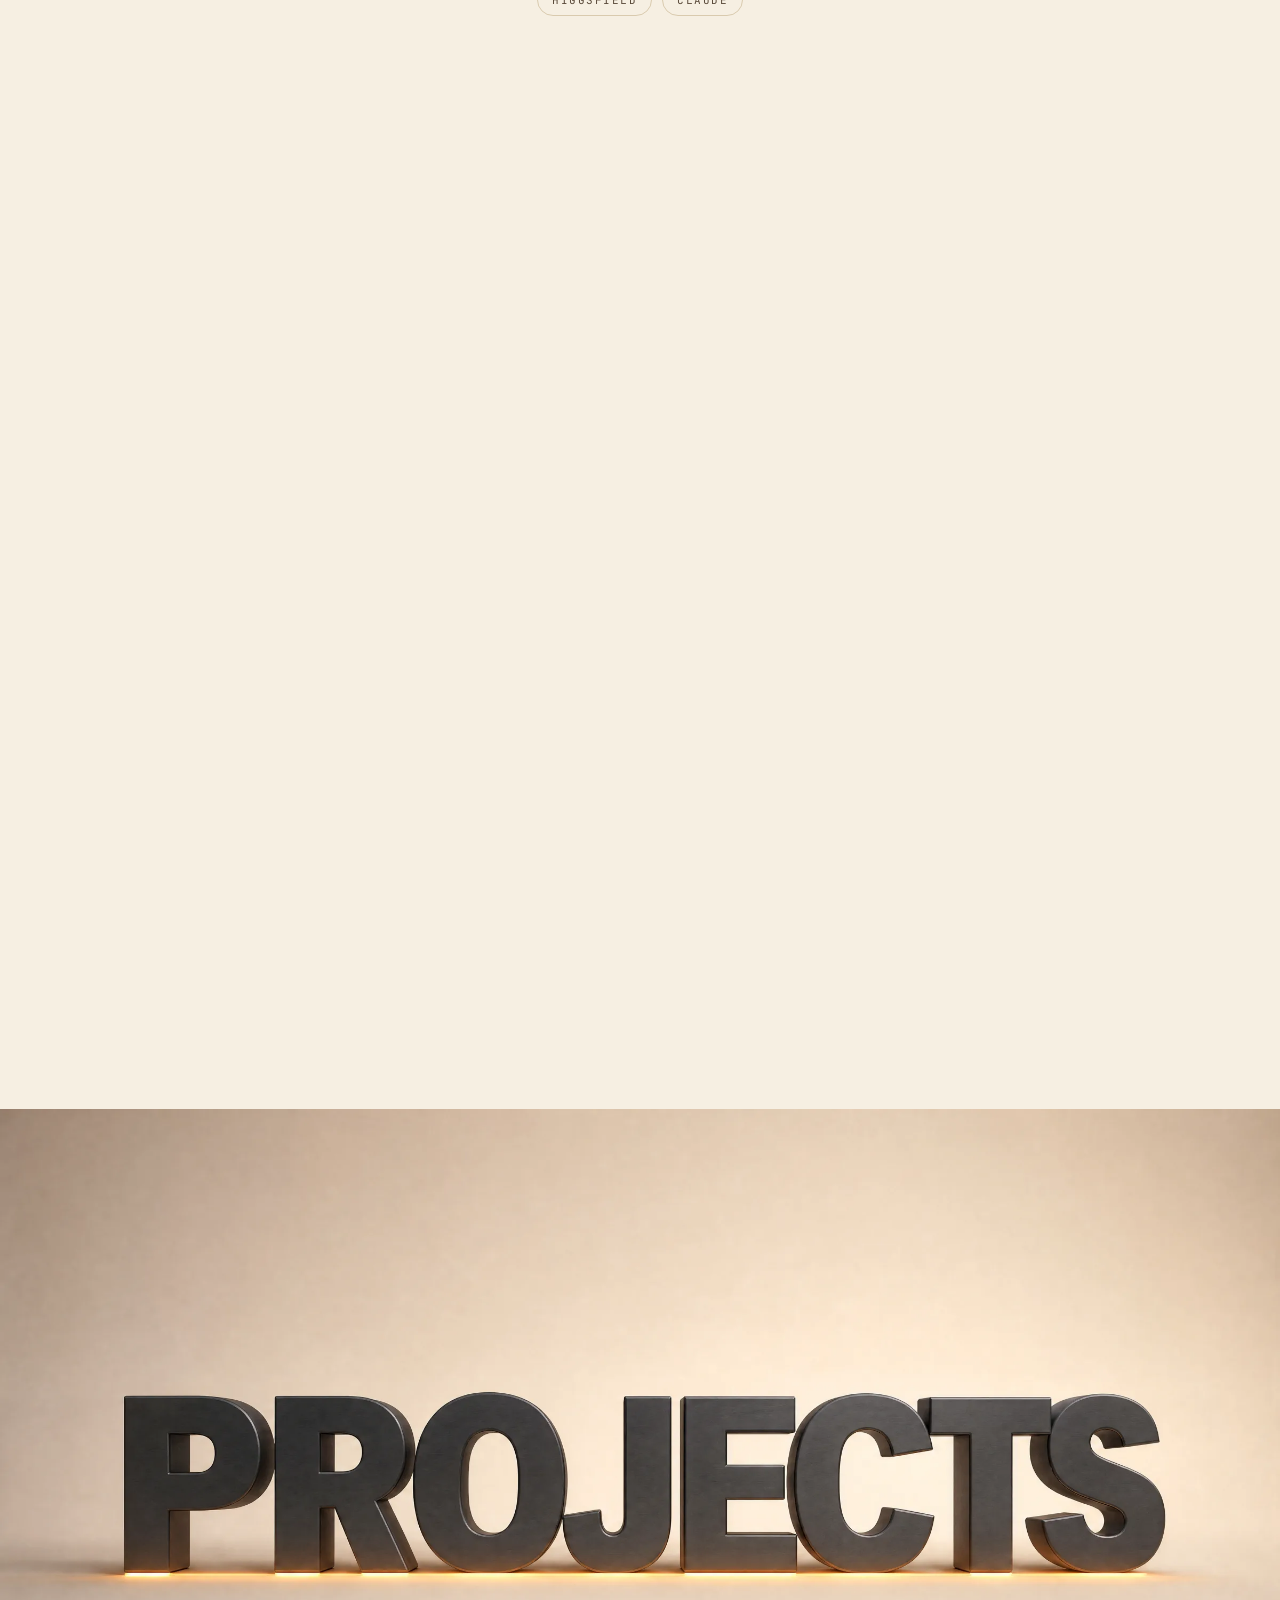
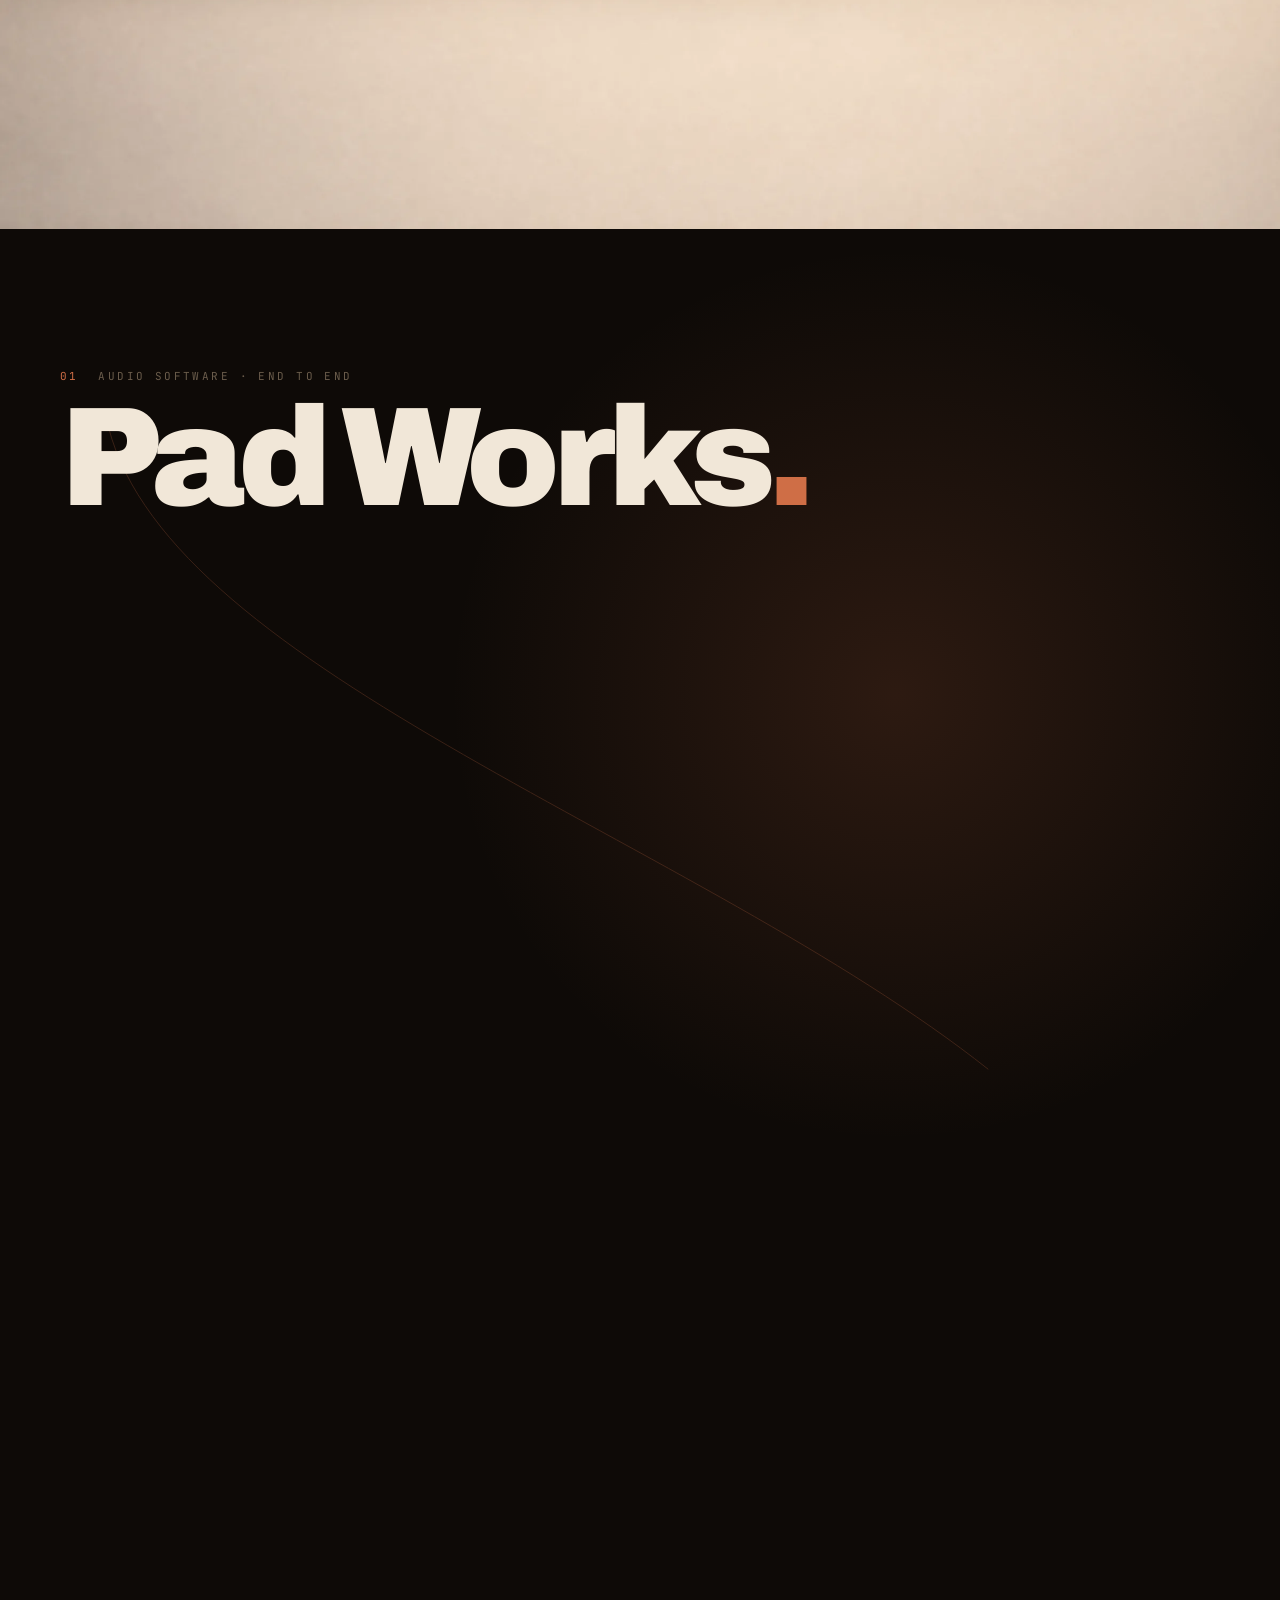
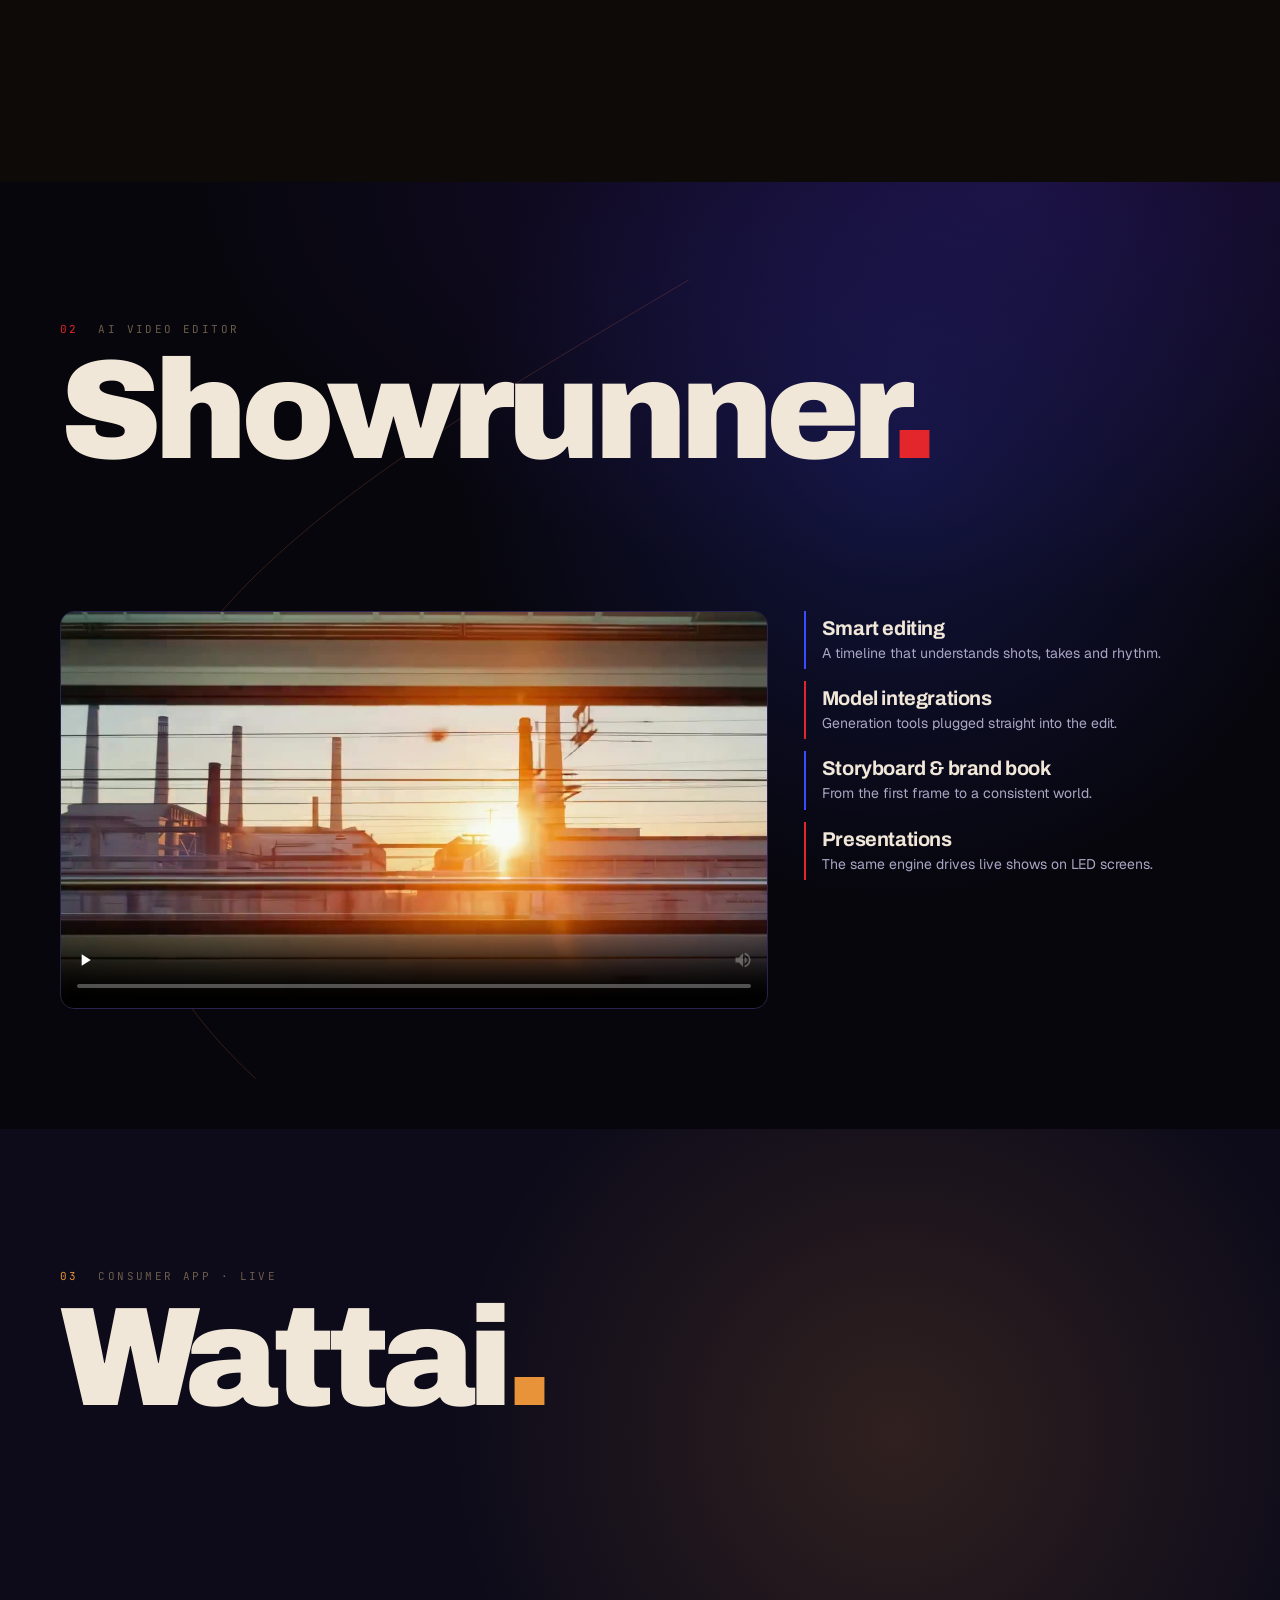
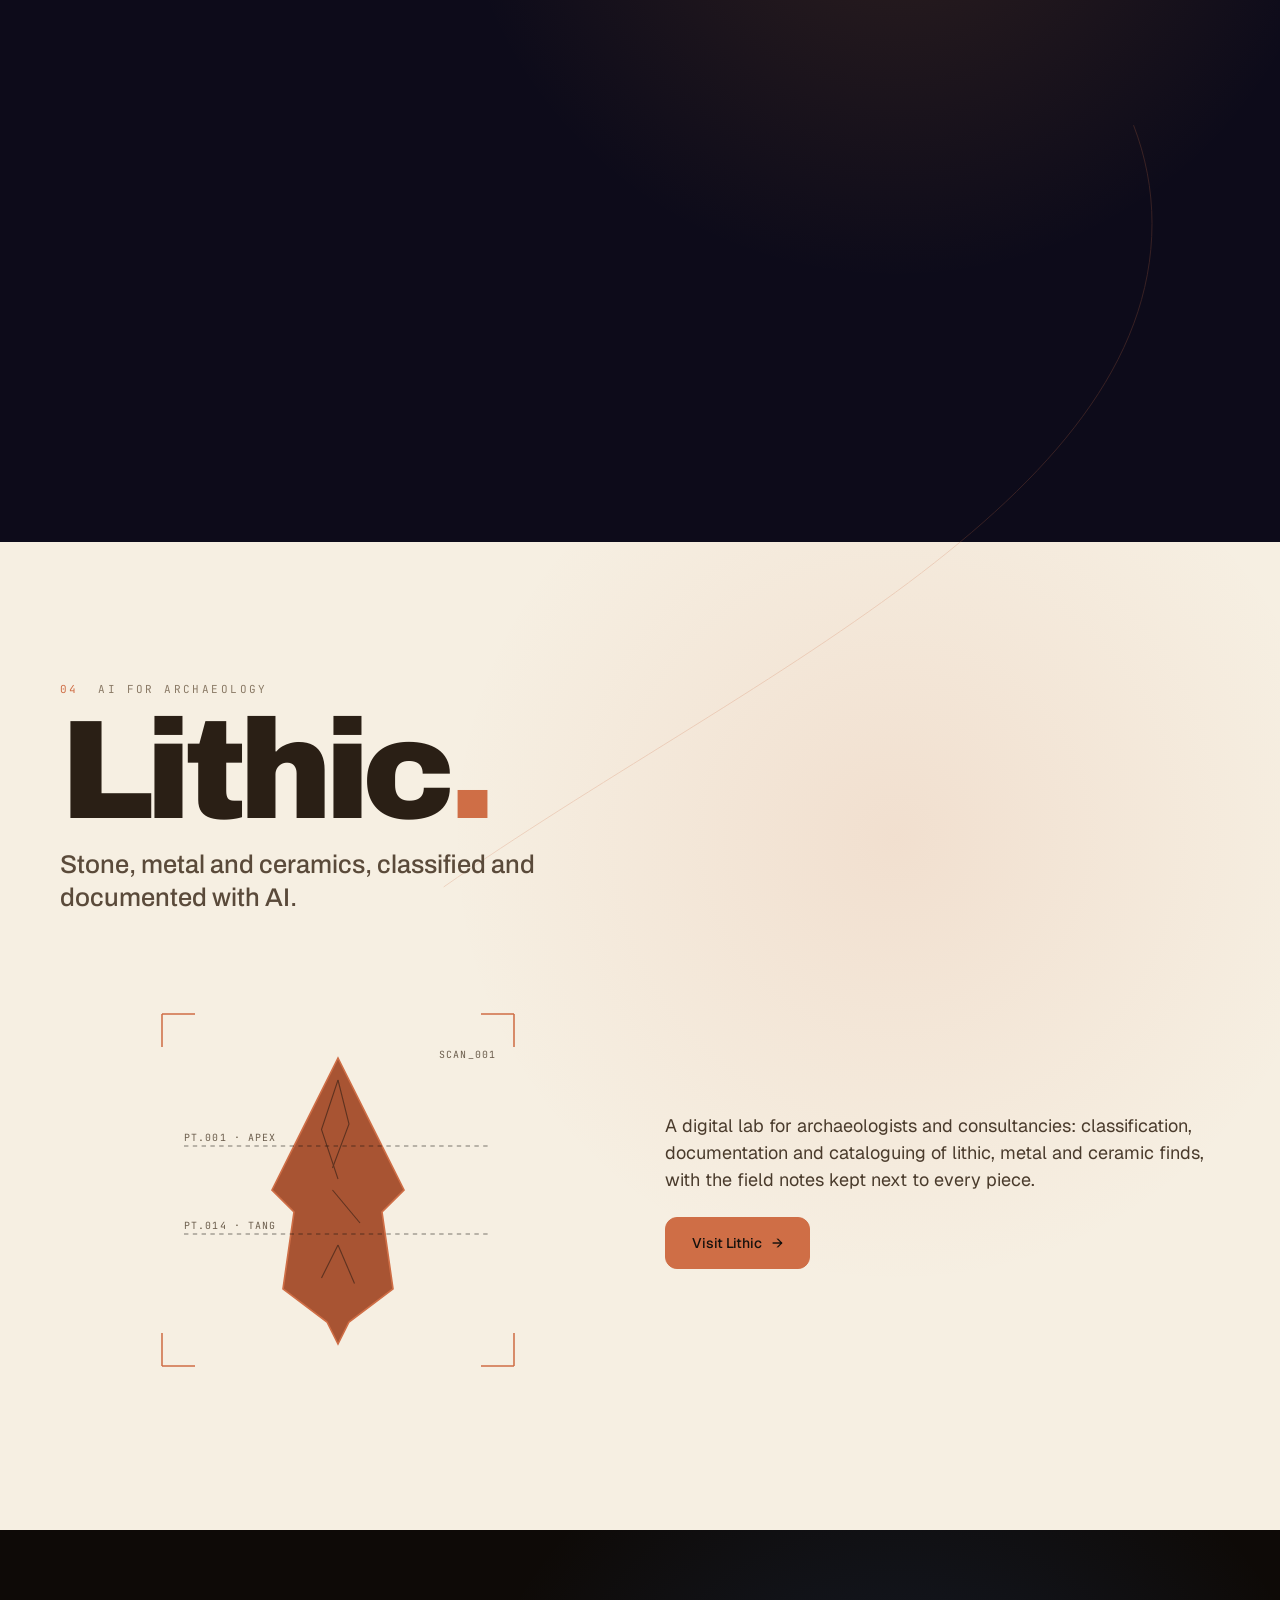
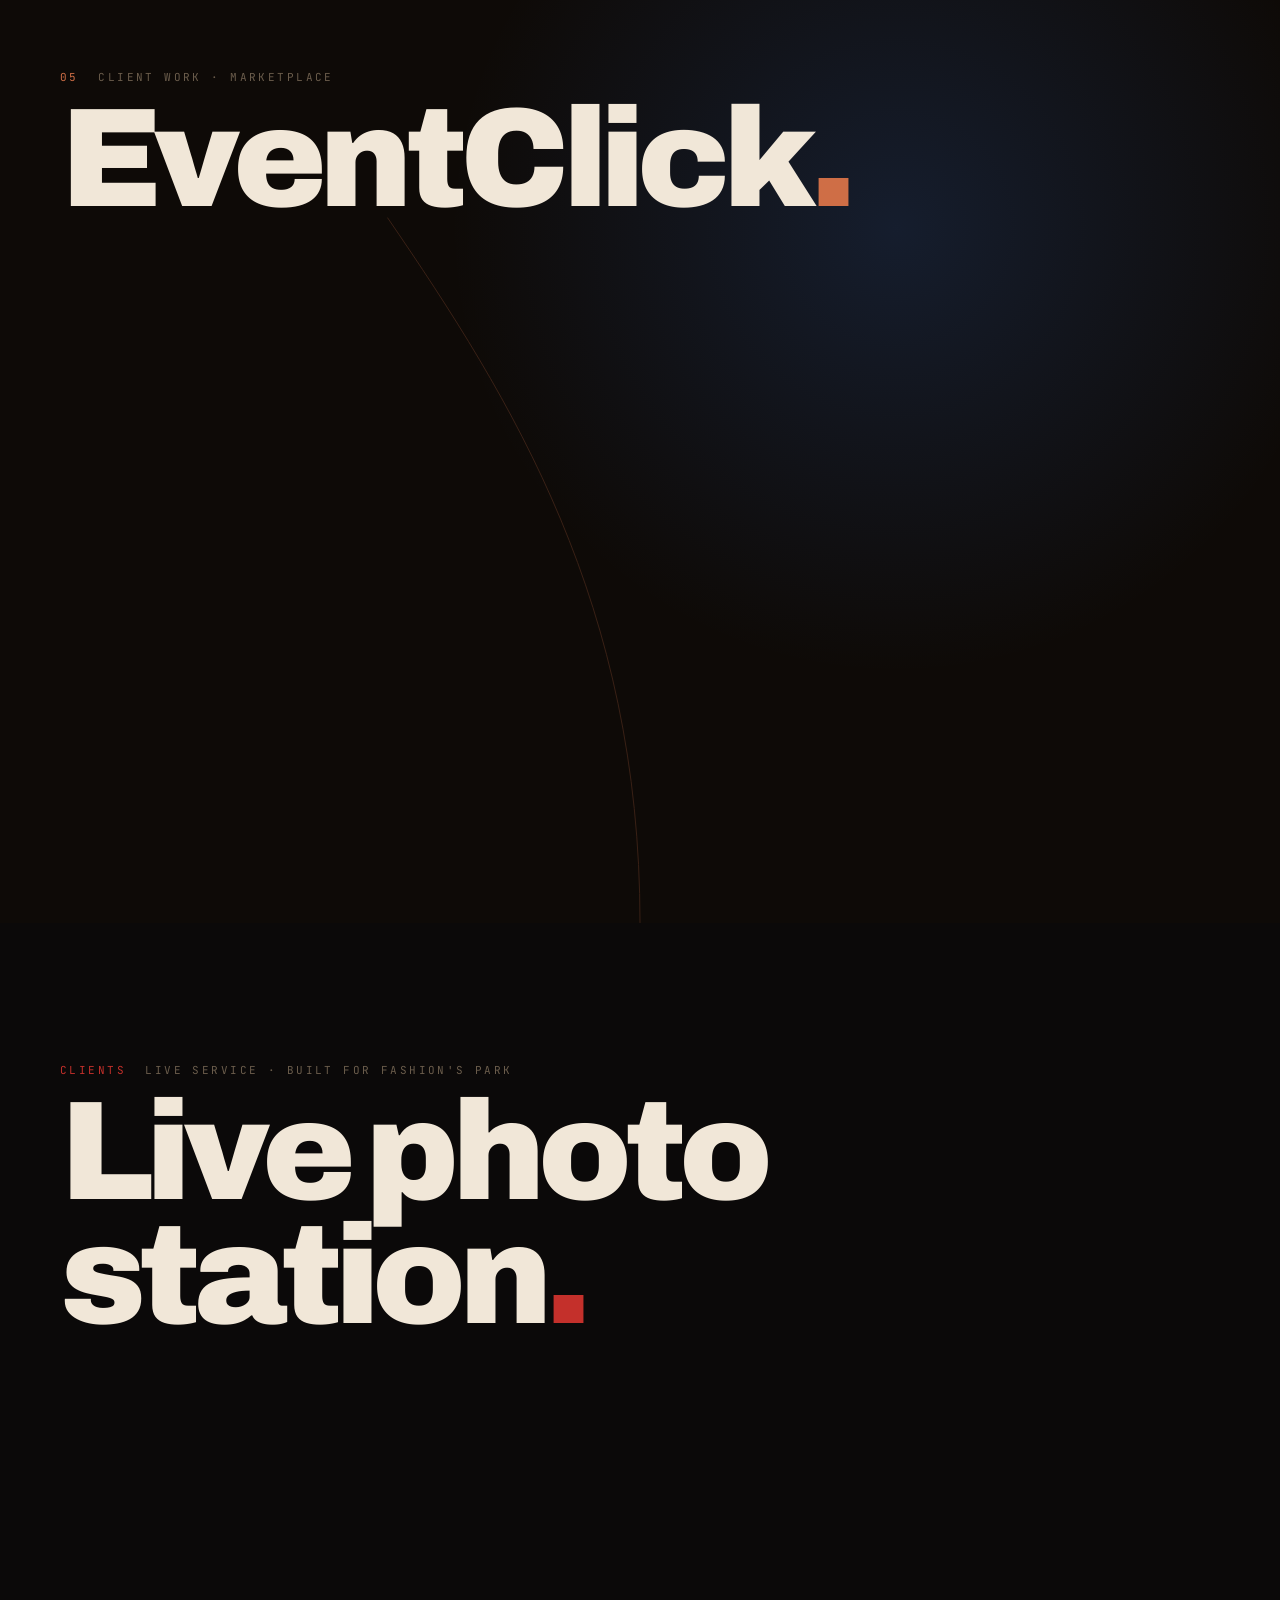
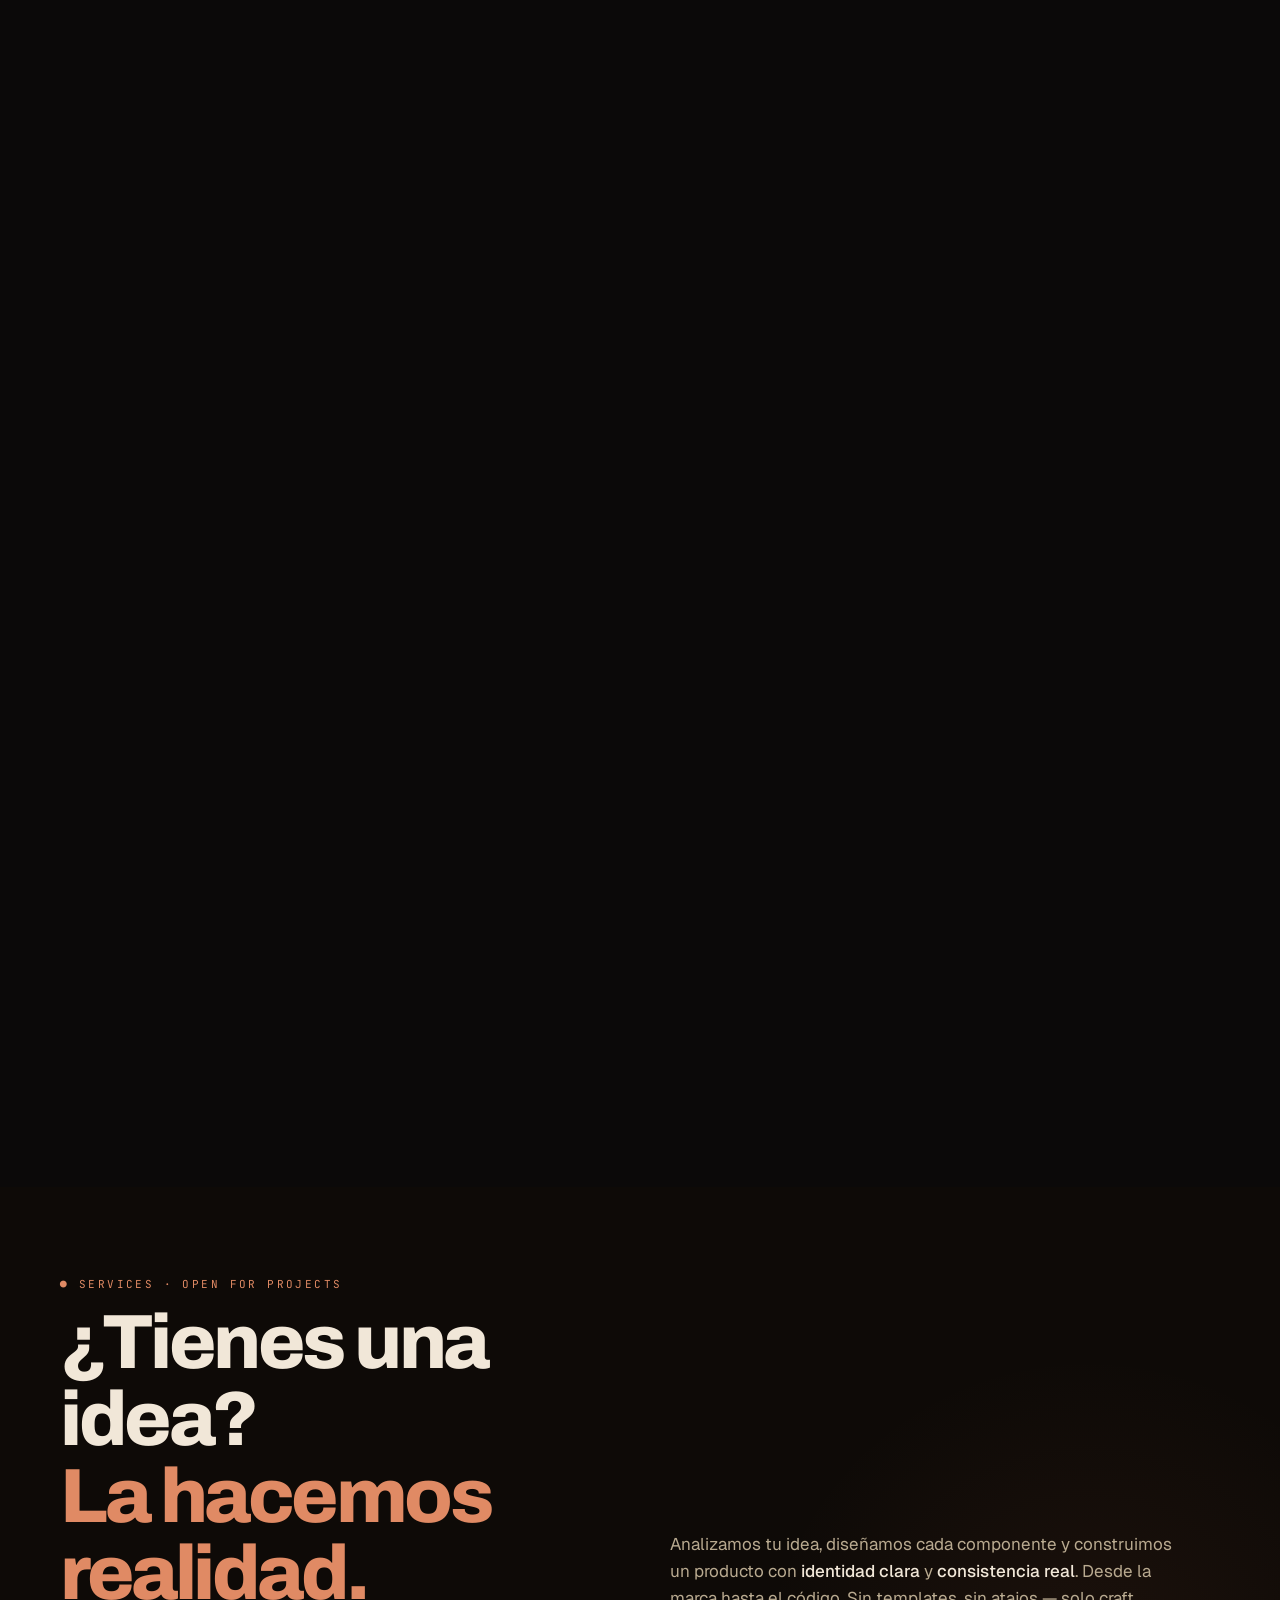
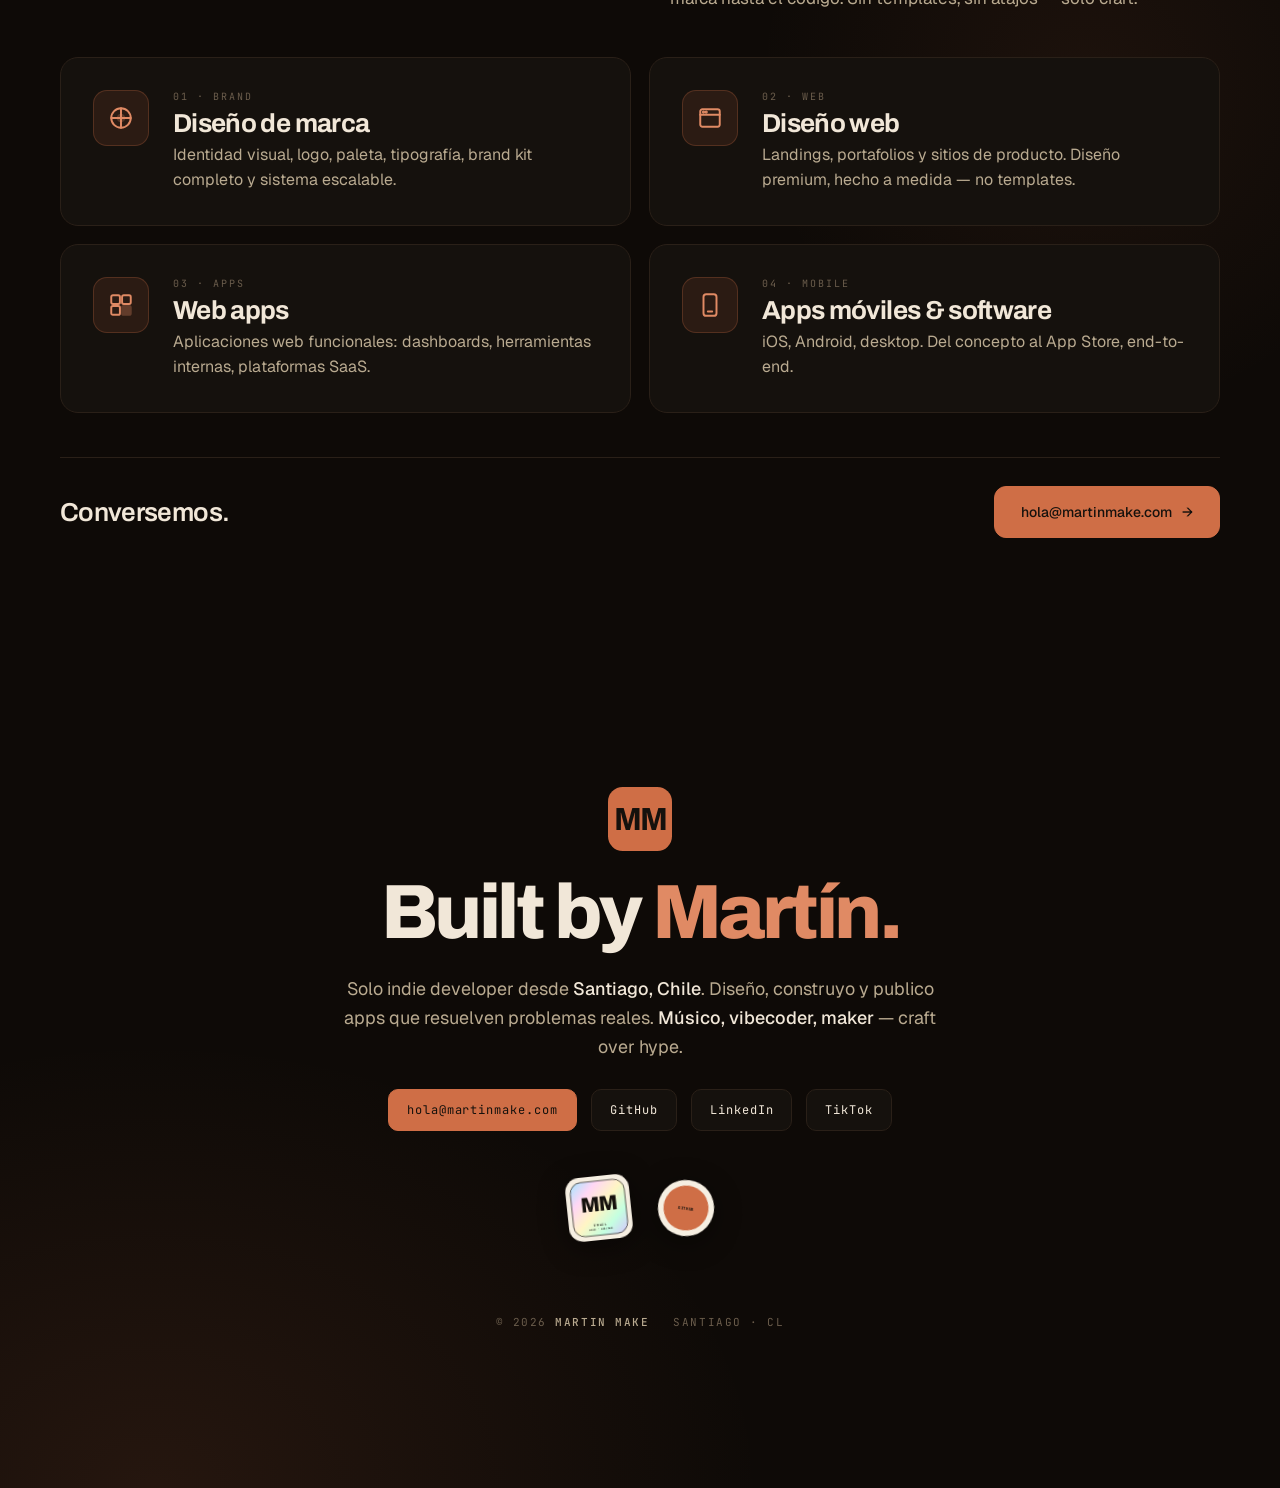
==== commit a6d7f3b8: "feat: subpágina de Elixir y Showrunner en el menú - /elixir/: el film, descripción sin spoilers, fic" ====
--- a/index.html
+++ b/index.html
@@ -967,6 +967,9 @@
   img, video { -webkit-user-drag: none; user-select: none; }
   .eyebrow { font-family: 'JetBrains Mono', monospace; font-size: 11px; letter-spacing: 0.22em; text-transform: uppercase; color: var(--fg-mute); }
   .eyebrow i { font-style: normal; color: var(--terra); margin-right: 10px; }
+  .film-foot { display: flex; justify-content: space-between; align-items: center; gap: 20px; flex-wrap: wrap; }
+  .film-more { font-family: 'JetBrains Mono', monospace; font-size: 11px; letter-spacing: 0.16em; text-transform: uppercase; color: var(--terra-2); text-decoration: none; }
+  .film-more:hover { color: var(--fg); }
   .film-sub { font-family: 'JetBrains Mono', monospace; font-size: 12px; letter-spacing: 0.08em; color: var(--fg-mute); margin-top: 14px; max-width: 70ch; }
 
   /* reveal */
@@ -1158,6 +1161,7 @@
     <li><a href="#elixir" data-target="elixir">Elixir</a></li>
     <li><a href="#work" data-target="work">Work</a></li>
     <li><a href="#projects" data-target="projects">Projects</a></li>
+    <li><a href="#showrunner" data-target="showrunner">Showrunner</a></li>
     <li><a href="#photos" data-target="photos">Photo station</a></li>
     <li><a href="#services" data-target="services">Services</a></li>
     <li><a href="#about" data-target="about">About</a></li>
@@ -1253,7 +1257,7 @@
           Your browser can't play this video.
         </video>
       </div>
-      <span class="film-credit">Martin Make · 2026 · 4:45</span>
+      <div class="film-foot"><span class="film-credit">Martin Make · 2026 · 4:45</span><a class="film-more" href="elixir/">About the film &amp; stills <span>→</span></a></div>
     </div>
   </section>
 
@@ -1323,7 +1327,7 @@
     </section>
 
     <!-- 02 · SHOWRUNNER -->
-    <section id="showrunner" class="pj pj--show" data-nav="projects" data-screen-label="Showrunner">
+    <section id="showrunner" class="pj pj--show" data-nav="showrunner" data-screen-label="Showrunner">
       <div class="container">
         <div class="pj-head">
           <span class="eyebrow"><i>02</i> AI video editor</span>
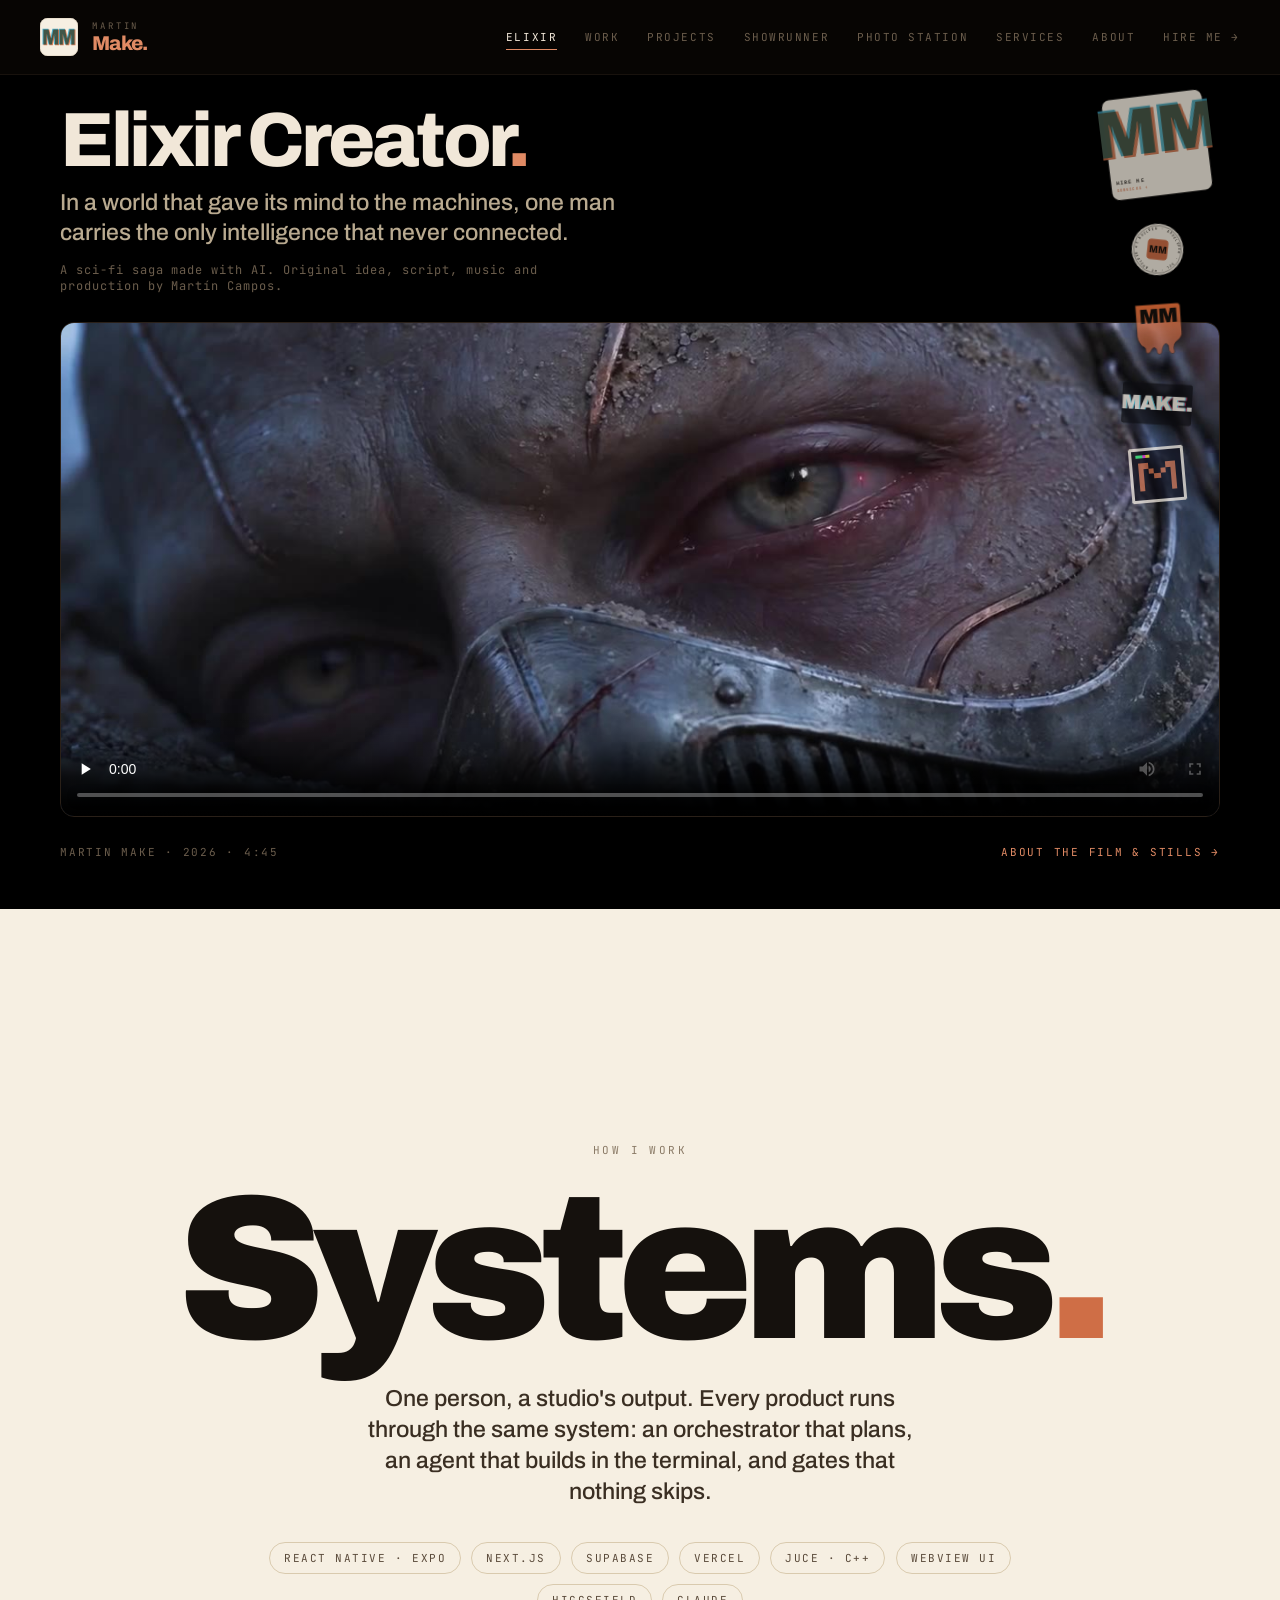
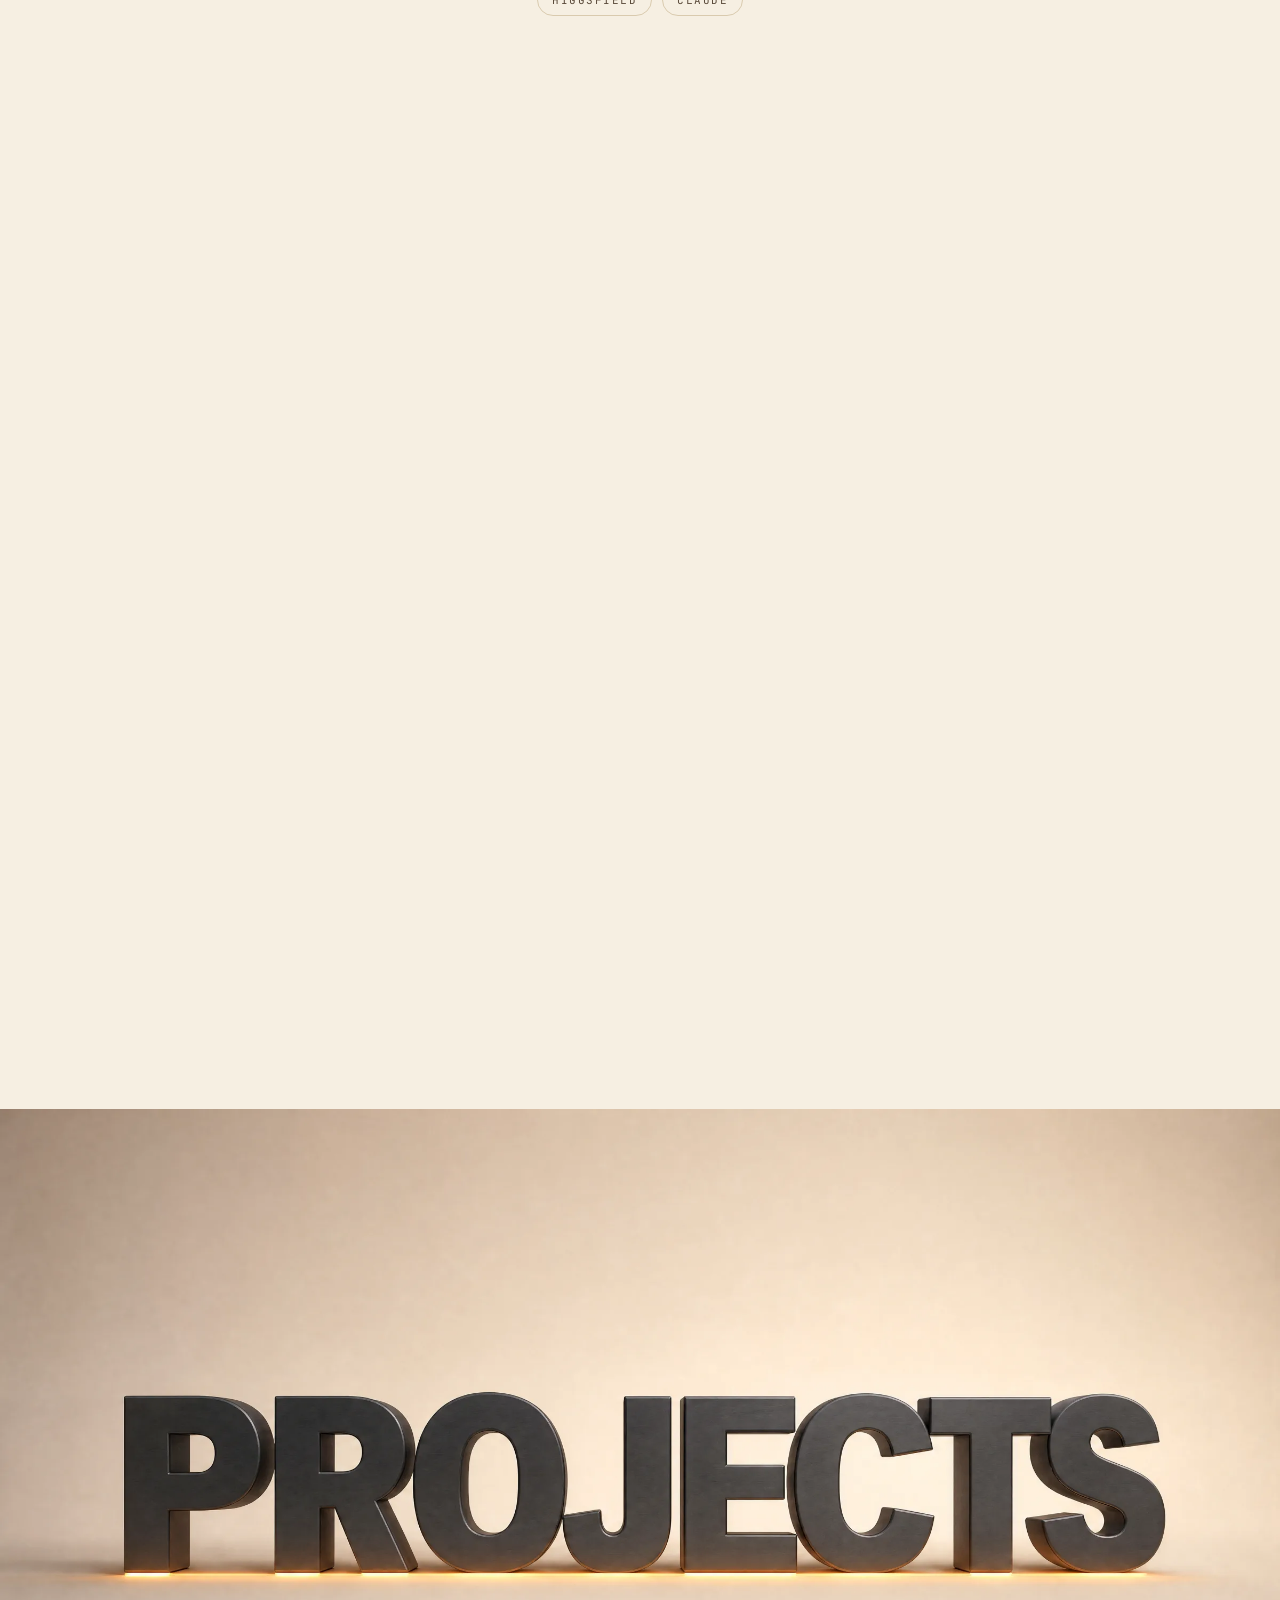
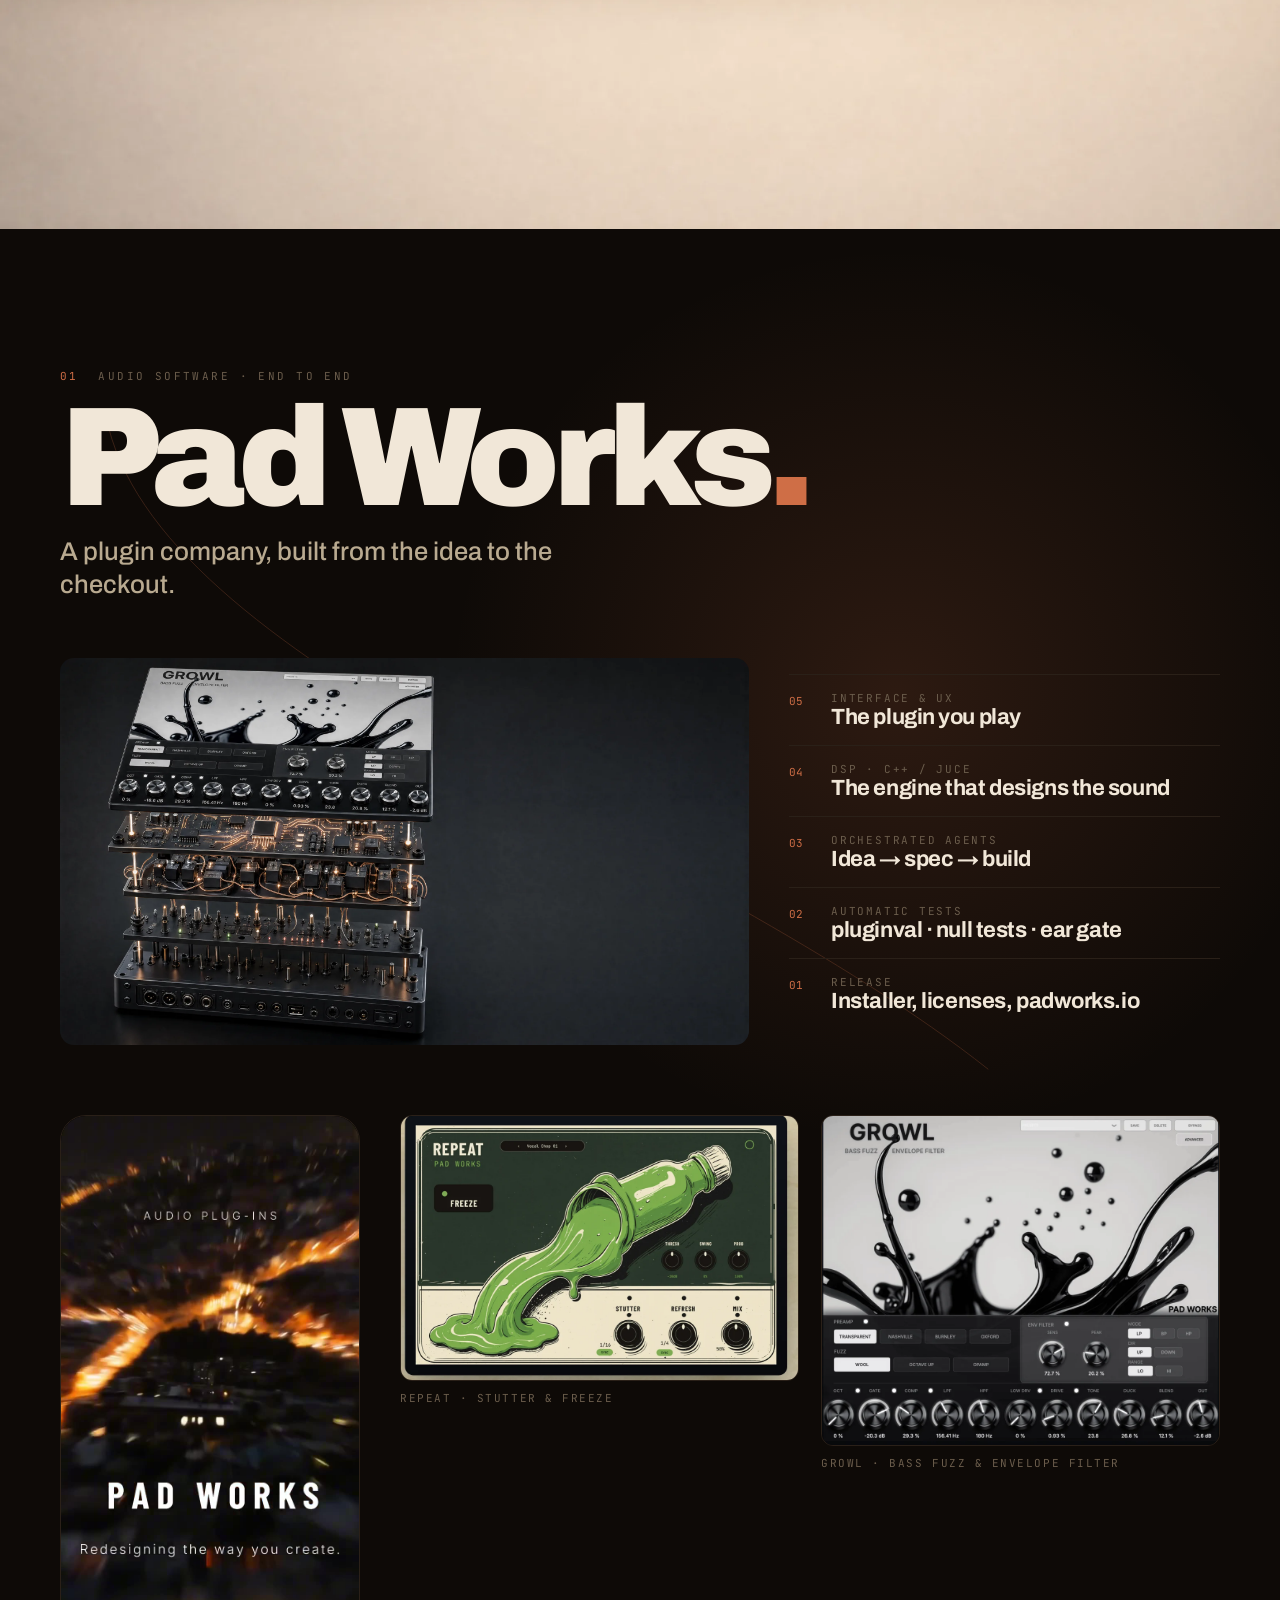
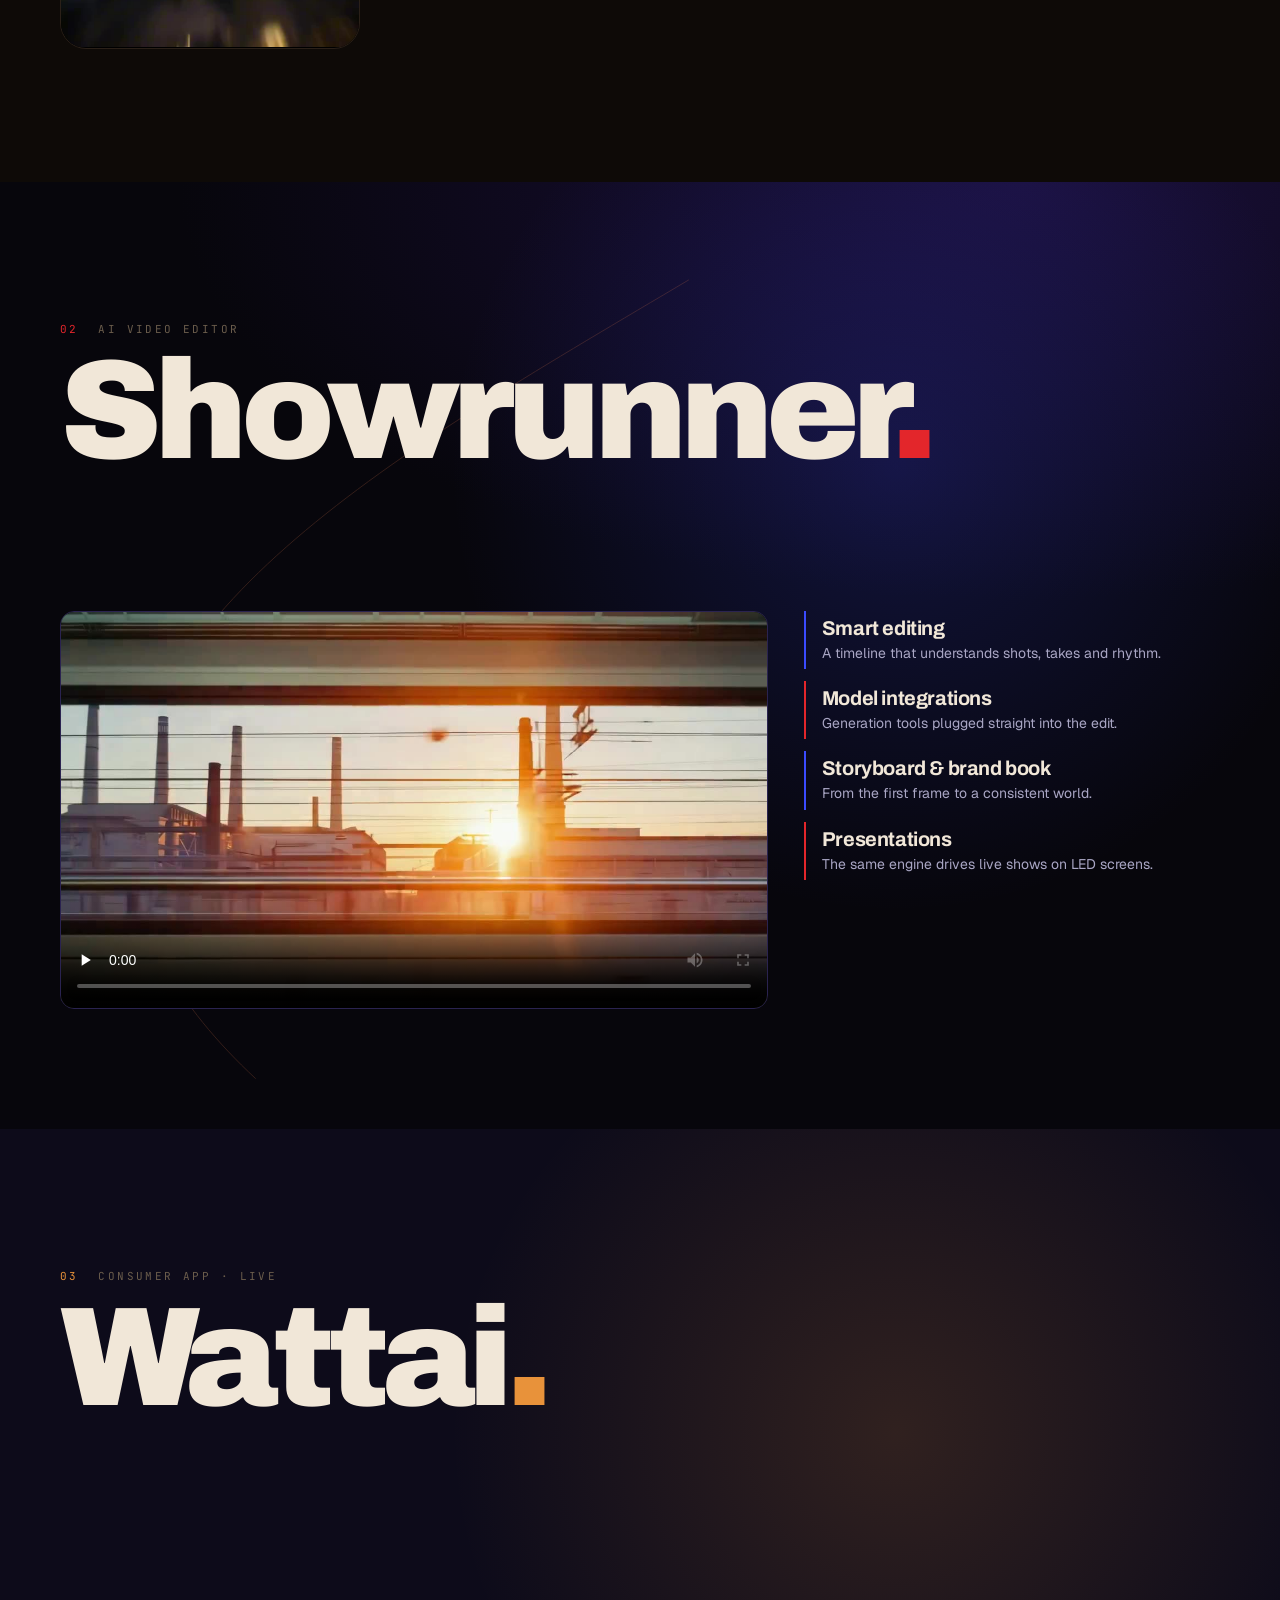
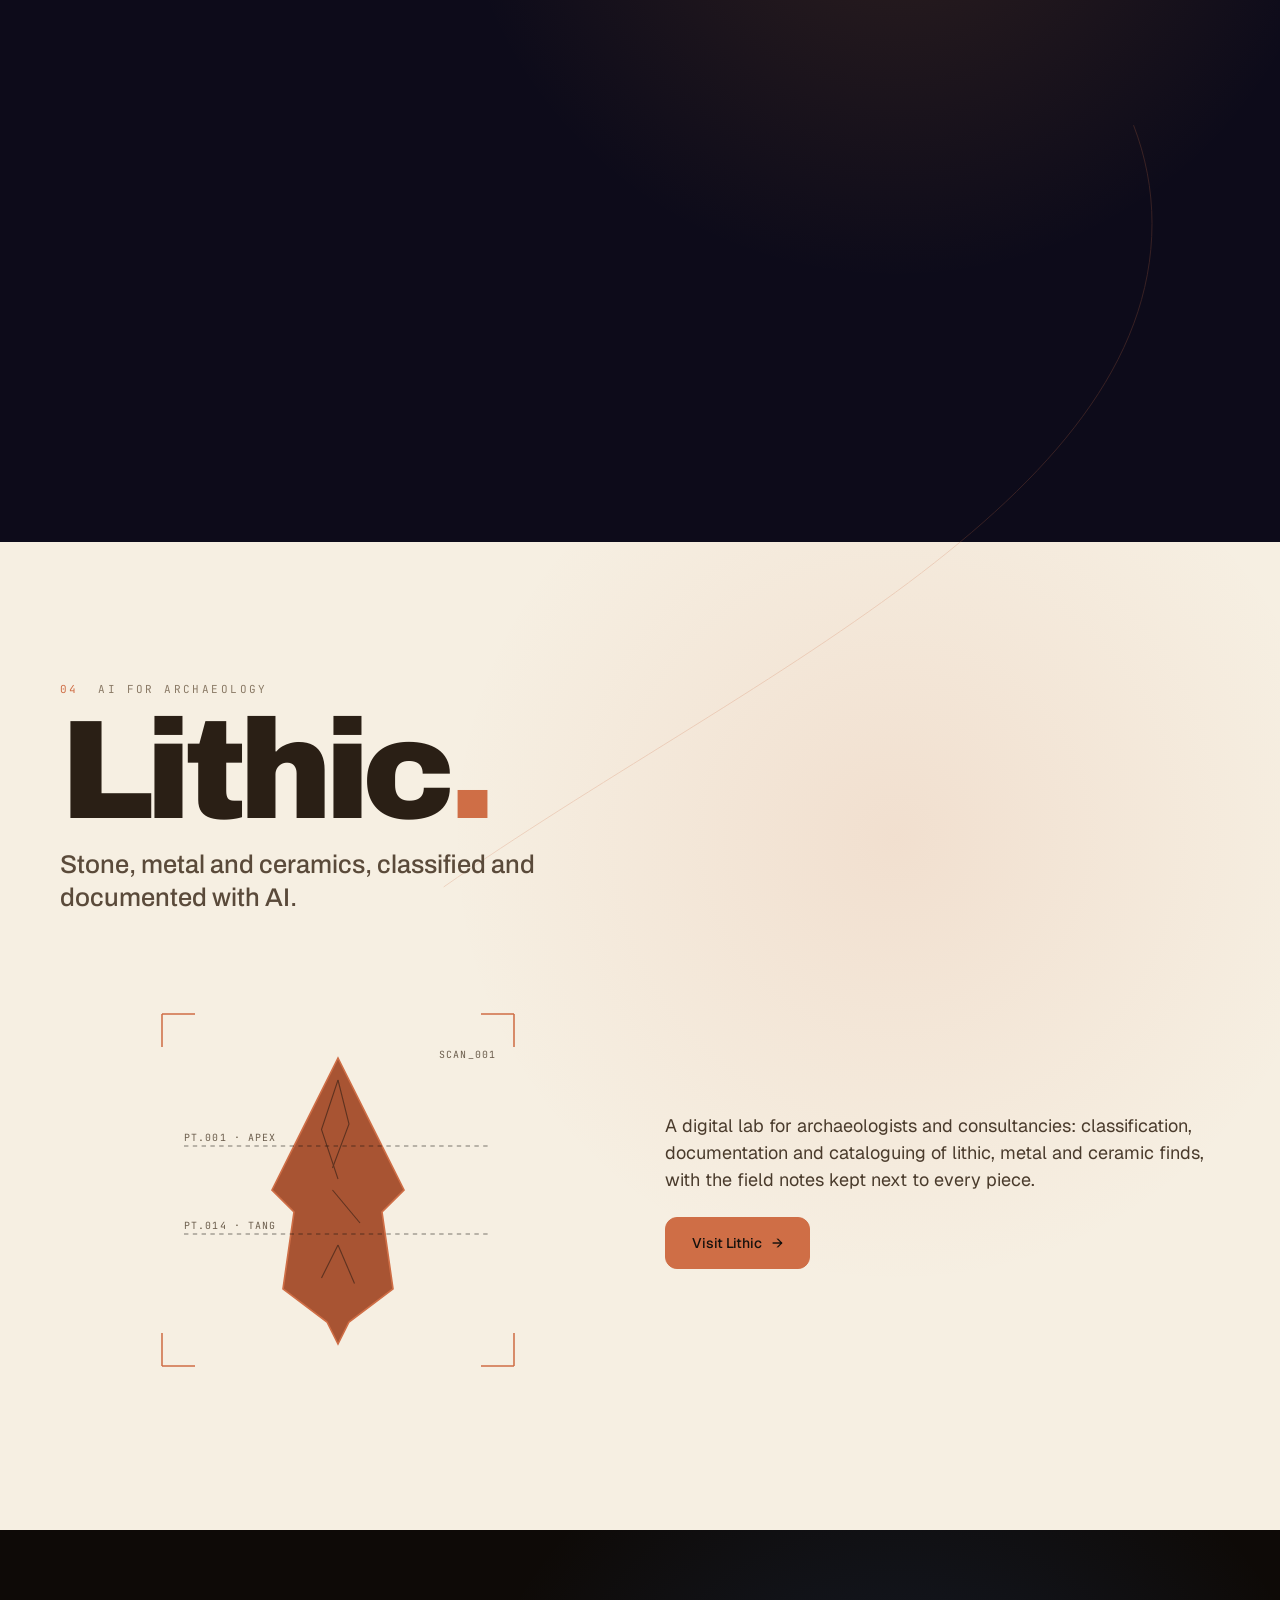
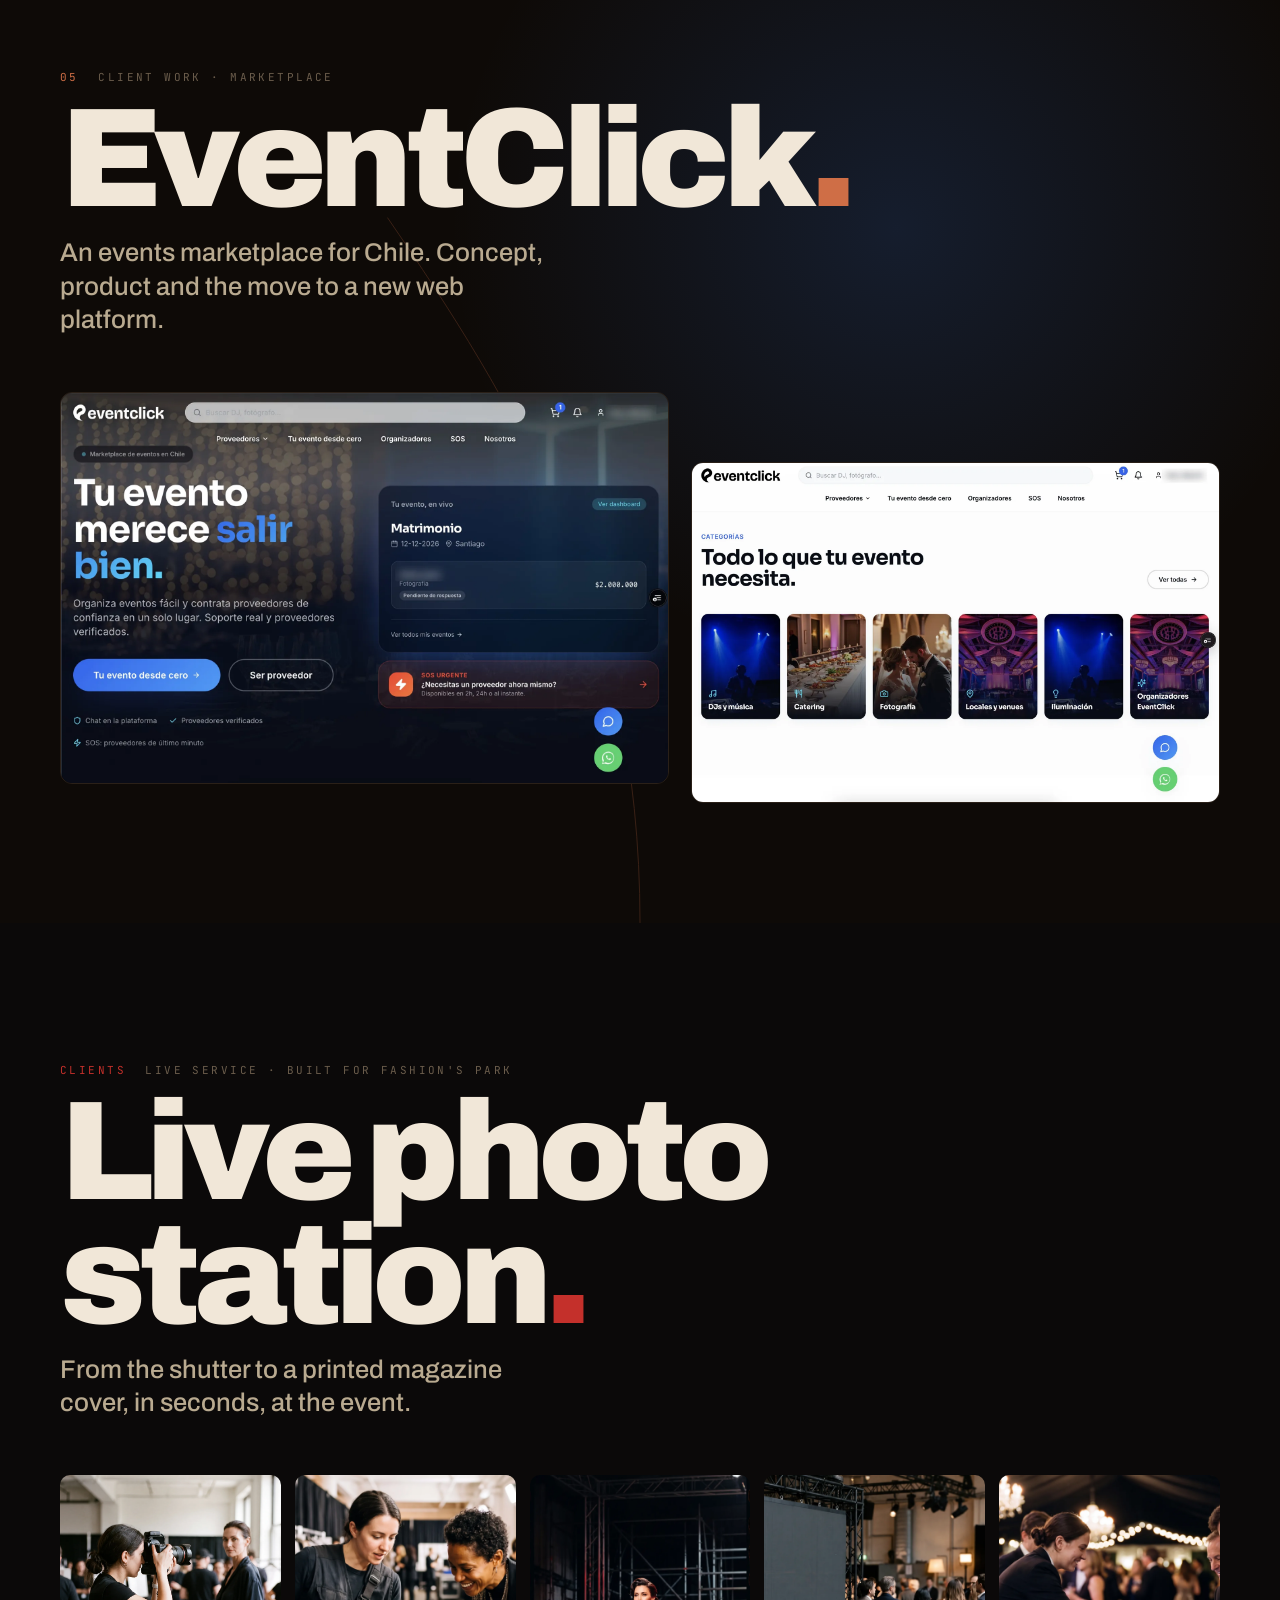
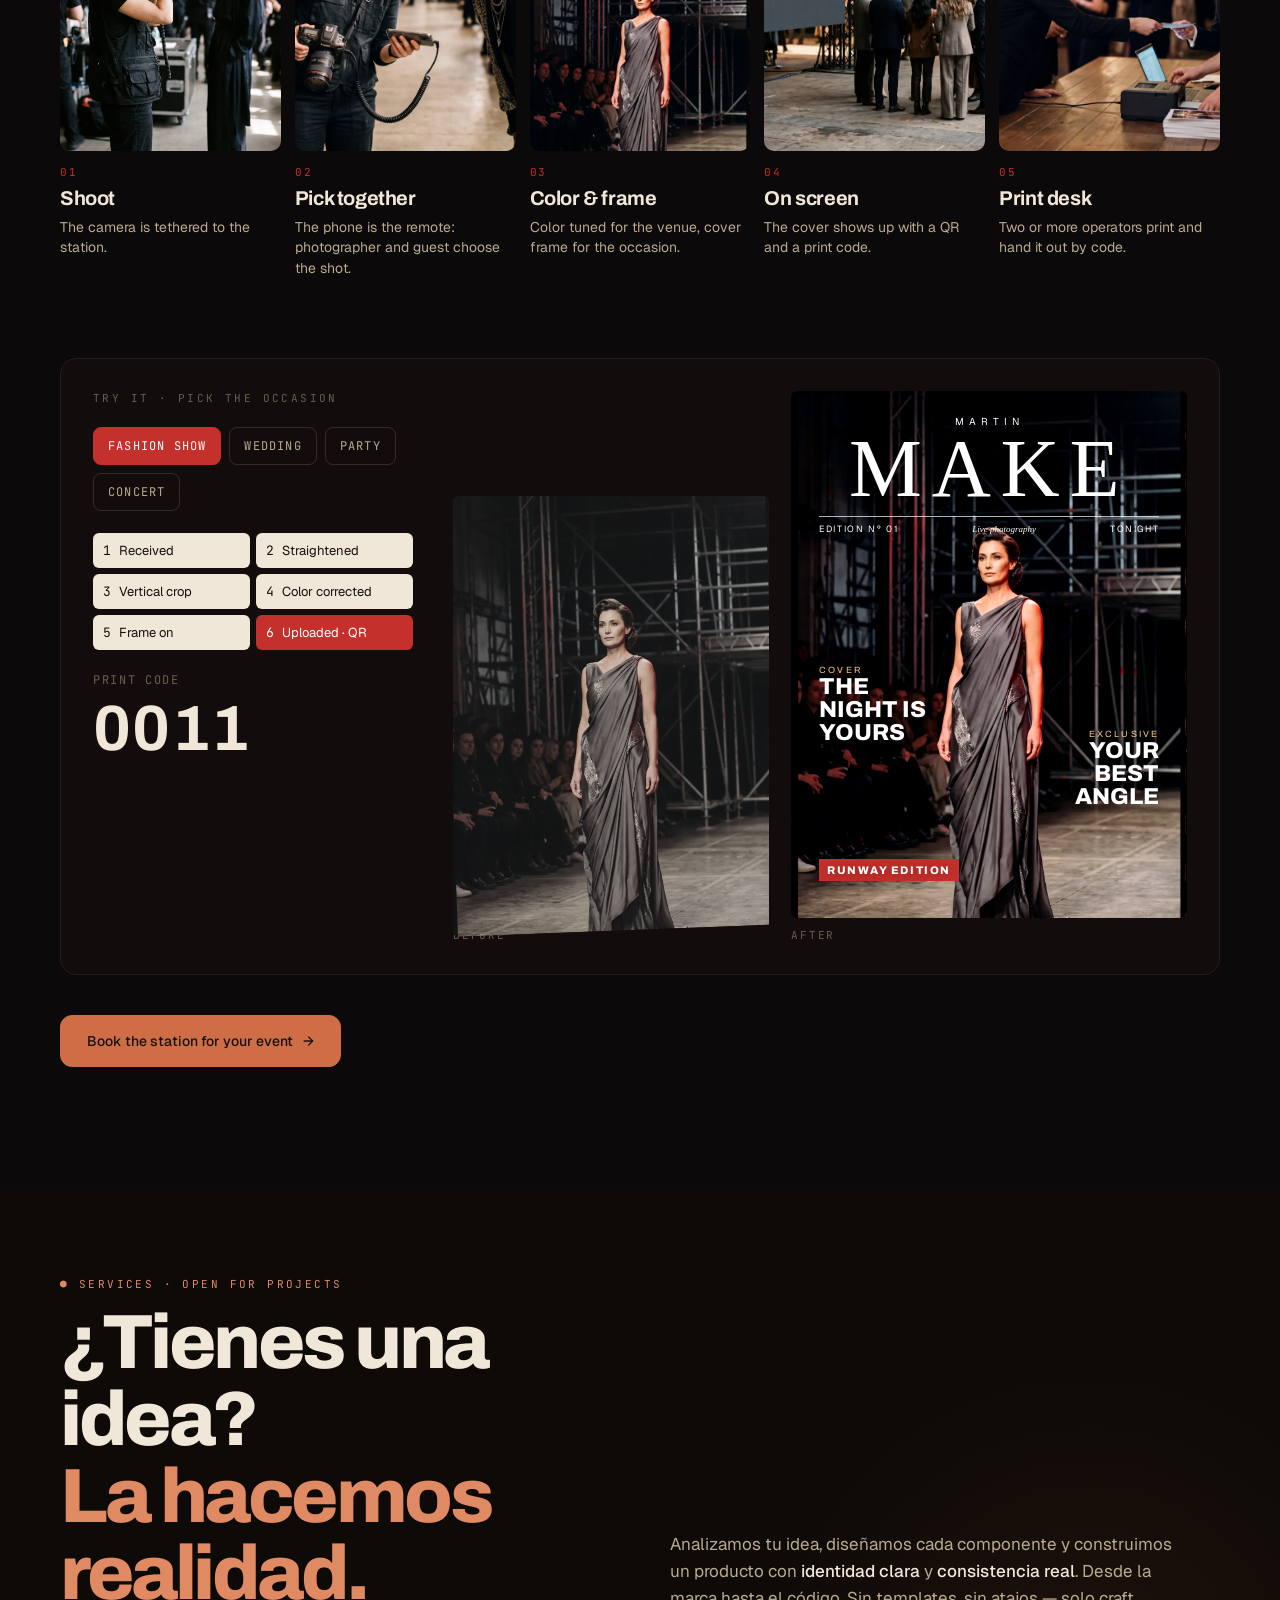
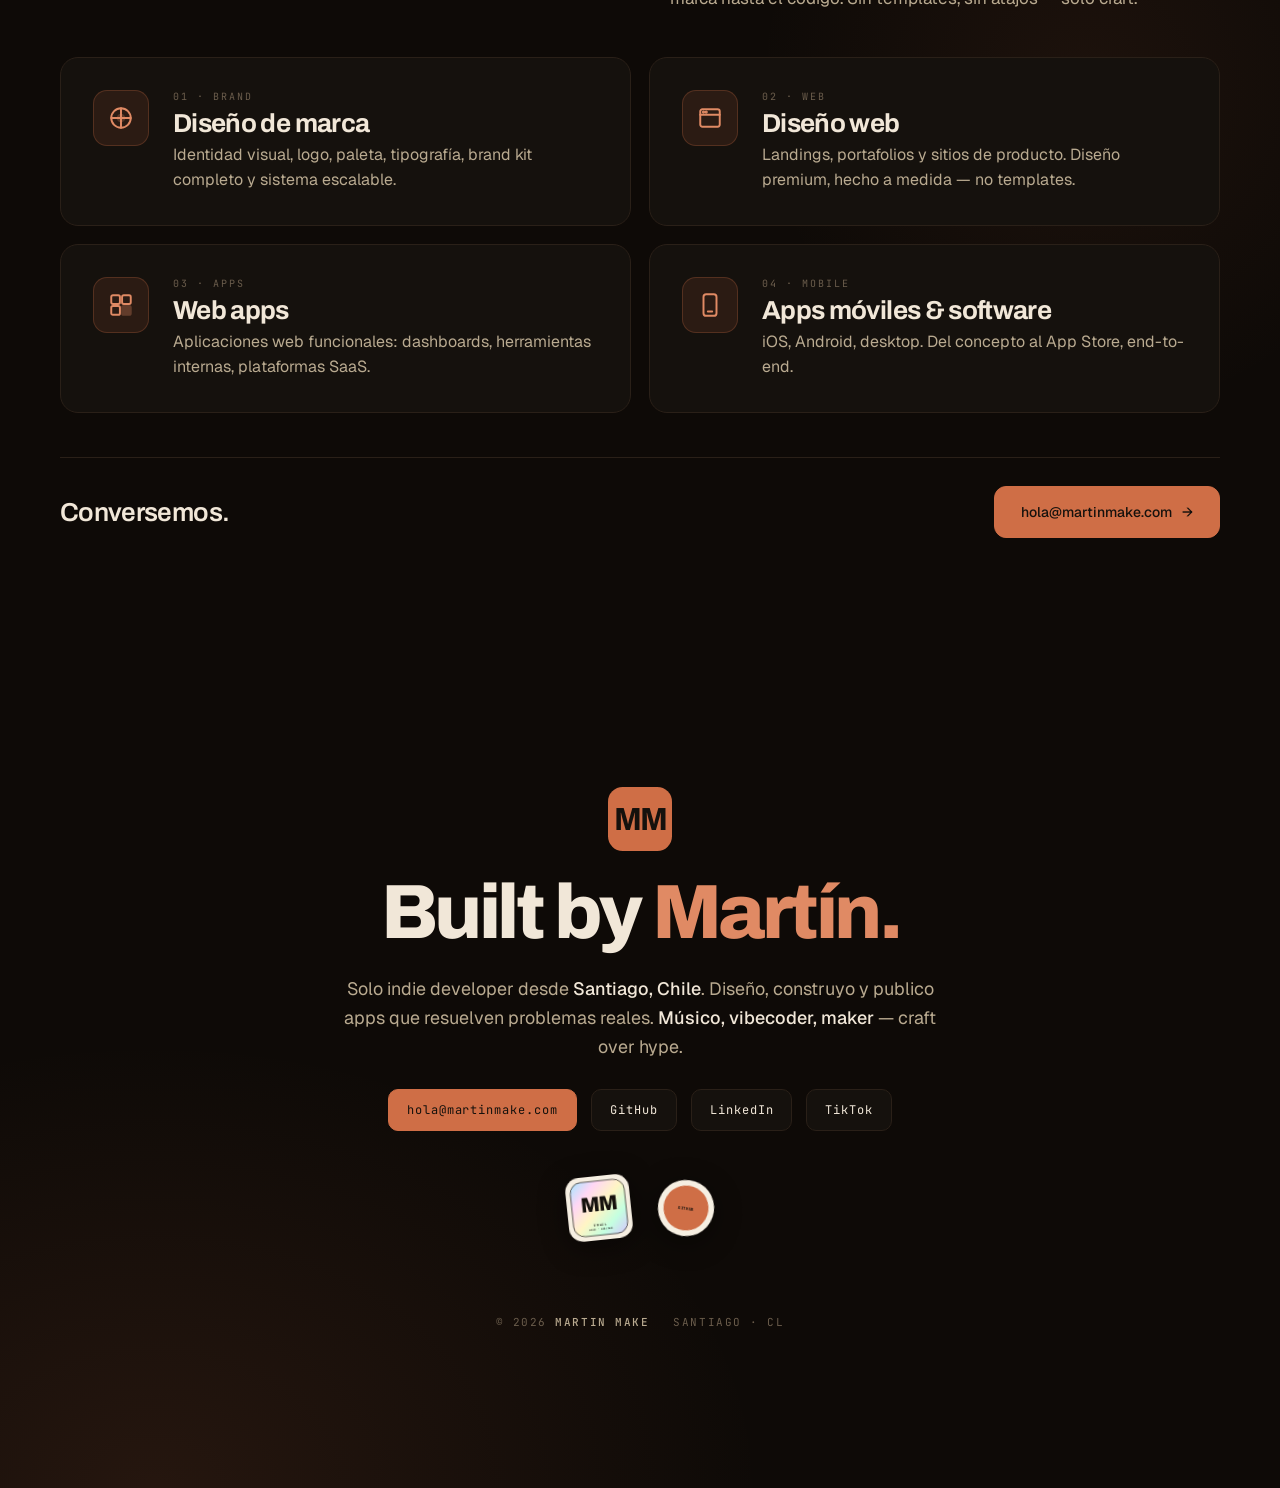
==== commit 4a6c3a95: "fix: demo de la estación — precarga las fotos y nunca muestra una imagen rota Co-Authored-By: Claude" ====
--- a/index.html
+++ b/index.html
@@ -1098,7 +1098,7 @@
   .ph-code b { display: block; font-family: 'Archivo', sans-serif; font-size: 64px; letter-spacing: 0.02em; color: var(--fg); margin-top: 6px; }
   .ph-pair { display: grid; grid-template-columns: 1fr 1.25fr; gap: 22px; align-items: end; }
   .ph-pair figure { position: relative; }
-  .ph-pair img { width: 100%; aspect-ratio: 3/4; object-fit: cover; display: block; border-radius: 6px; }
+  .ph-pair img { color: transparent; background: #1b1311; width: 100%; aspect-ratio: 3/4; object-fit: cover; display: block; border-radius: 6px; }
   .ph-pair figcaption { font-family: 'JetBrains Mono', monospace; font-size: 11px; letter-spacing: 0.16em; text-transform: uppercase; color: var(--fg-mute); margin-top: 10px; }
   .ph-raw img { filter: saturate(0.55) contrast(0.86) brightness(0.9) sepia(0.12); transform: rotate(-2.2deg) scale(1.06); }
   .ph-raw { overflow: hidden; border-radius: 6px; }
@@ -1988,11 +1988,18 @@
     const steps = Array.from(document.querySelectorAll('#phSteps li'));
     const codeEl = document.getElementById('phCode');
     let code = 10, timers = [];
+    const cache = {};
+    // preload every demo photo up front
+    Object.values(OCC).forEach(o => { if (!cache[o.img]) cache[o.img] = new Promise(res => { const im = new Image(); im.onload = () => res(true); im.onerror = () => res(false); im.src = o.img; }); });
+    [raw, out].forEach(im => im.addEventListener('error', () => { im.src = 'media/retrato-desfile.webp'; }, { once: true }));
     const set = (id, t) => { const el = document.getElementById(id); if (el) el.textContent = t; };
     function run(occ) {
       timers.forEach(clearTimeout); timers = [];
       const o = OCC[occ]; code += 1;
-      raw.src = o.img; out.src = o.img;
+      // swap the photo only once it is decoded, so the demo never shows a broken image
+      const swap = (src) => { if (raw.getAttribute('src') !== src) { raw.src = src; out.src = src; } };
+      const ready = cache[o.img] || (cache[o.img] = new Promise(res => { const im = new Image(); im.onload = () => res(true); im.onerror = () => res(false); im.src = o.img; }));
+      ready.then(ok => { if (ok) swap(o.img); });
       cover.classList.remove('framed'); cover.dataset.occ = '';
       steps.forEach(s => s.classList.remove('done'));
       set('magK1', o.k1); set('magL1', o.l1); set('magK2', o.k2); set('magL2', o.l2); set('magTag', o.tag);
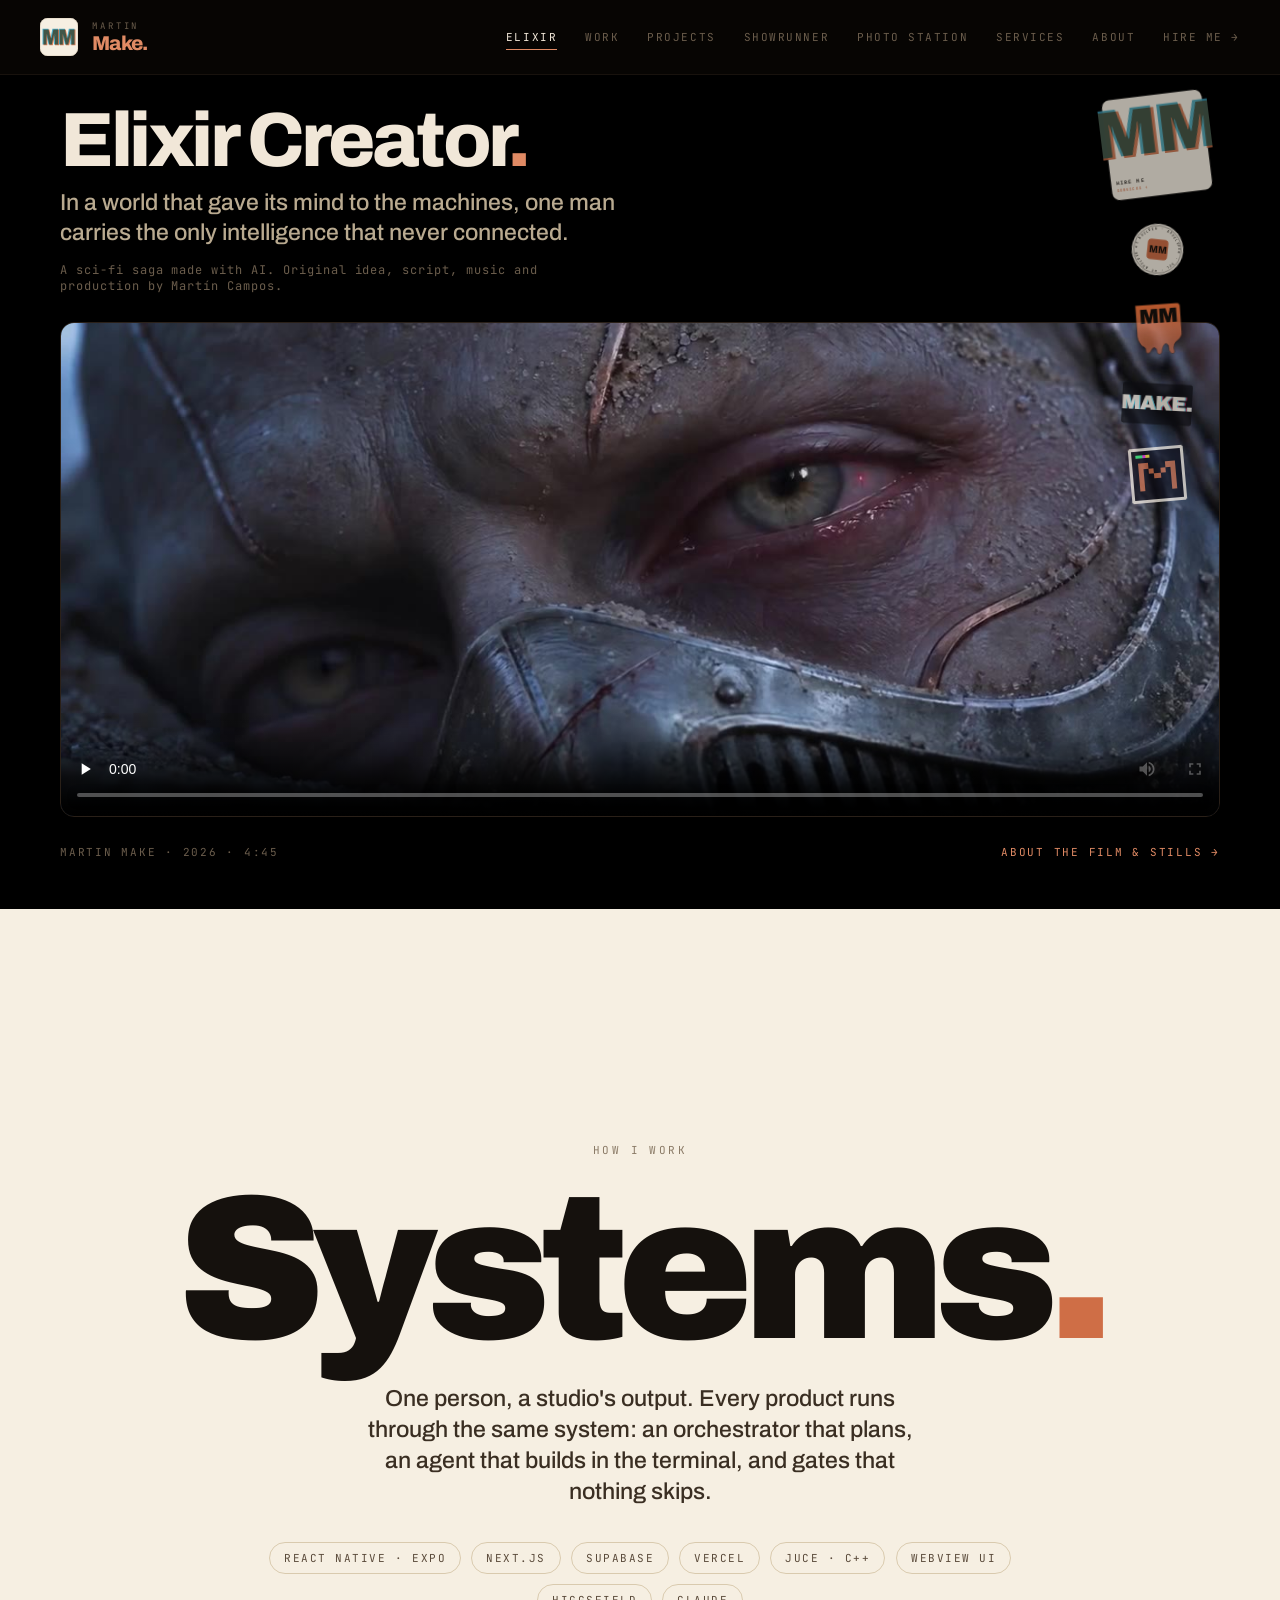
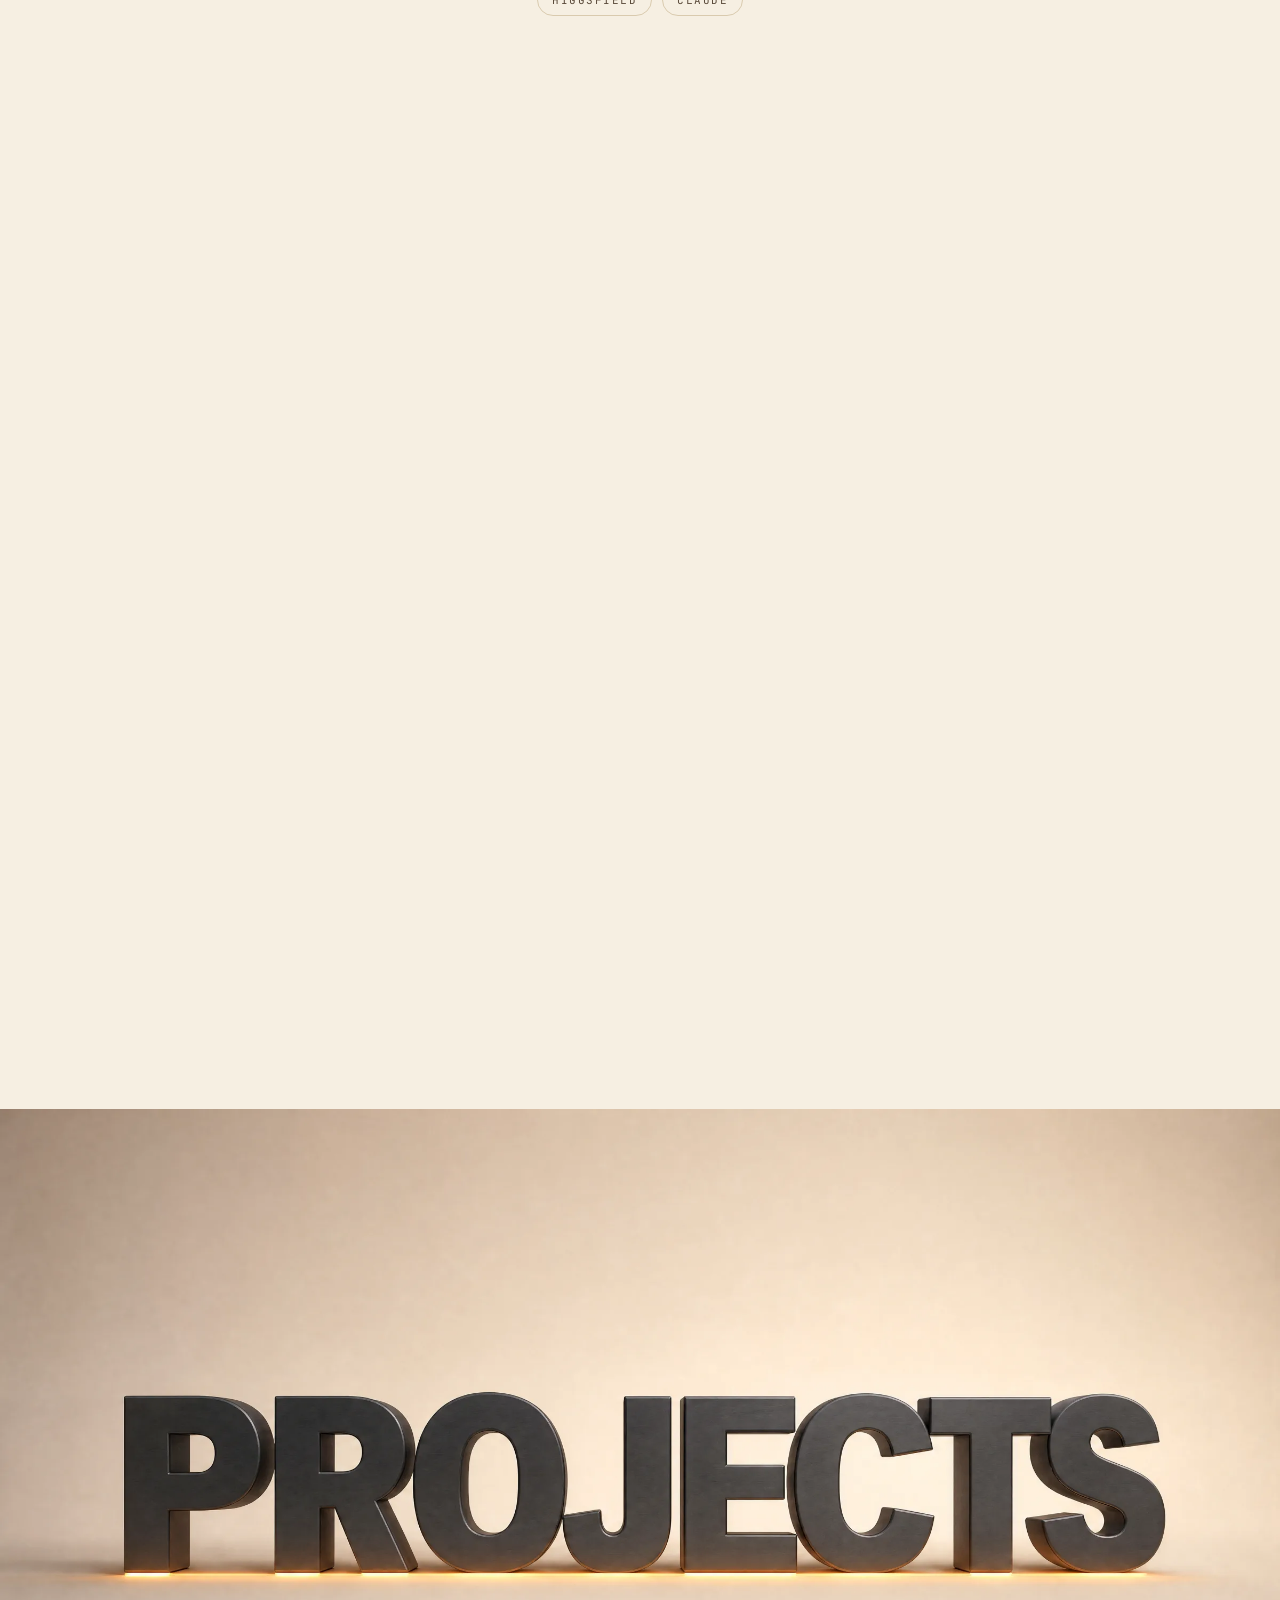
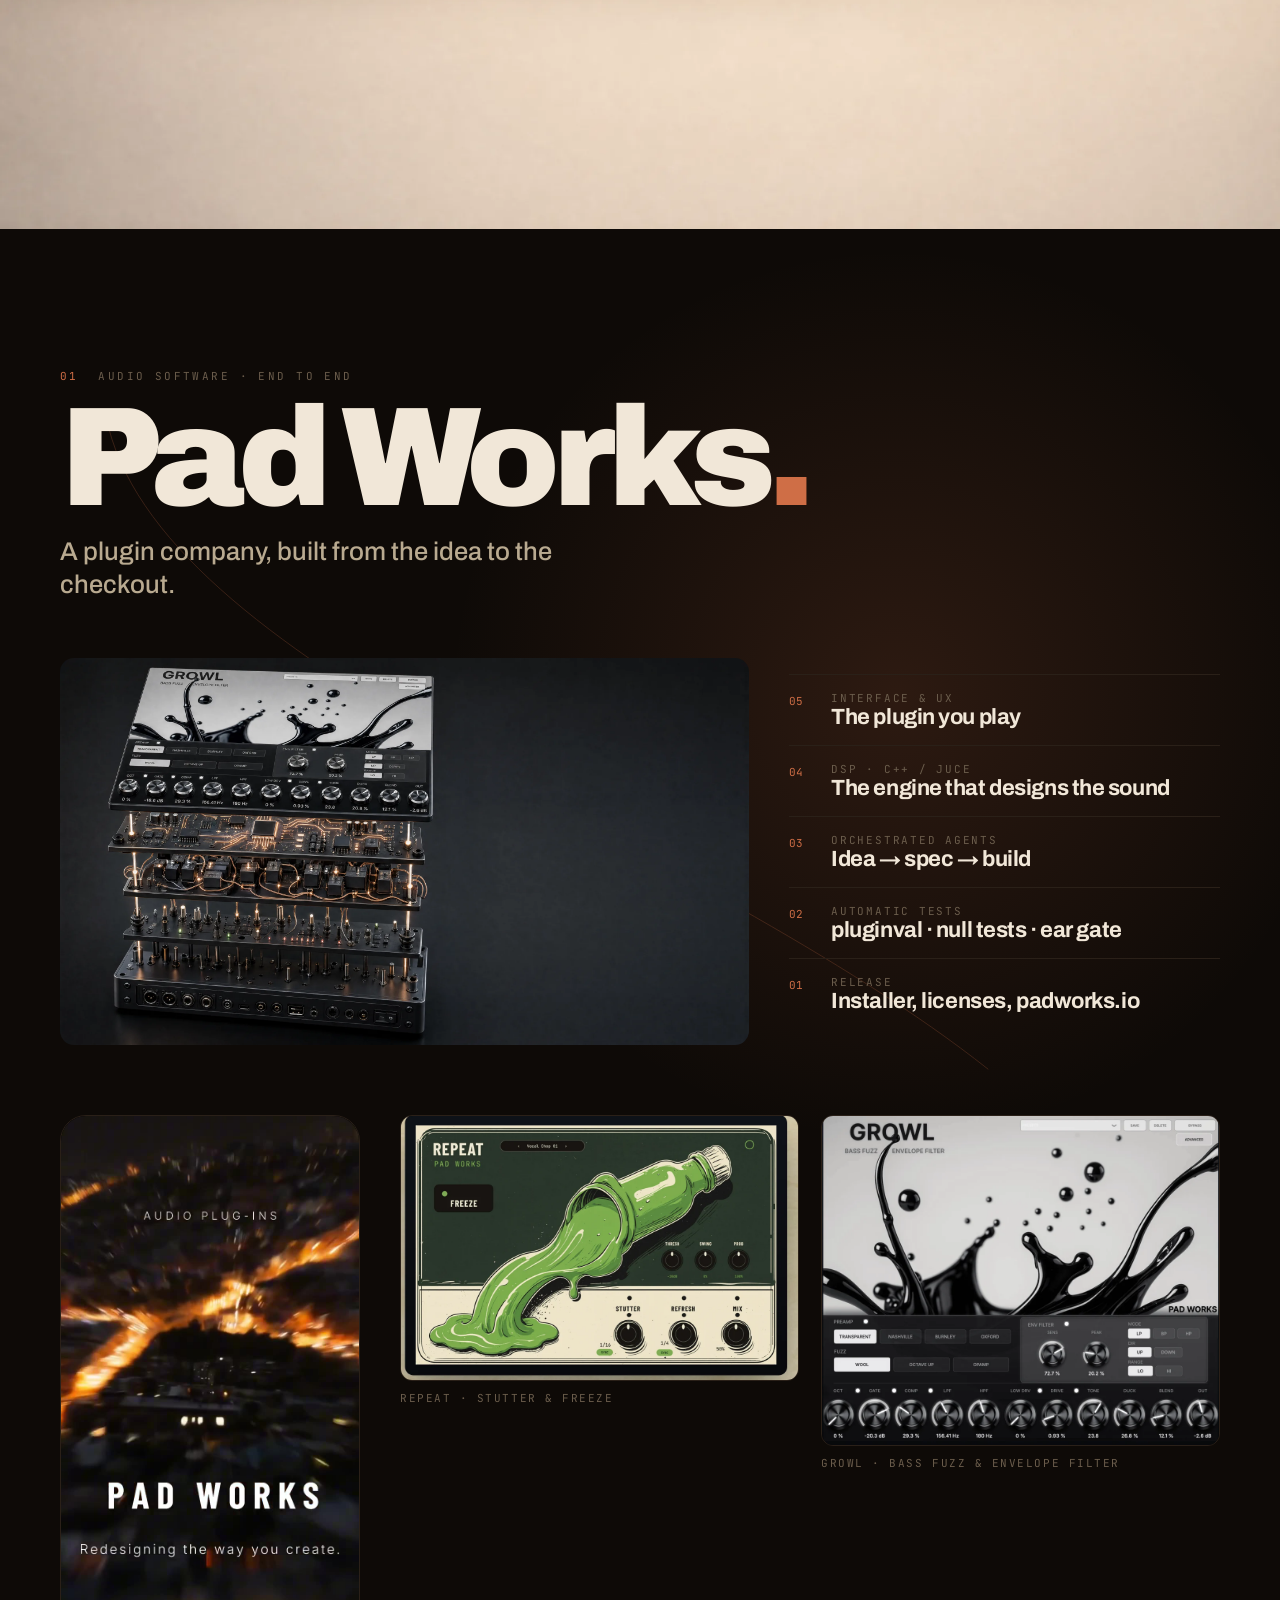
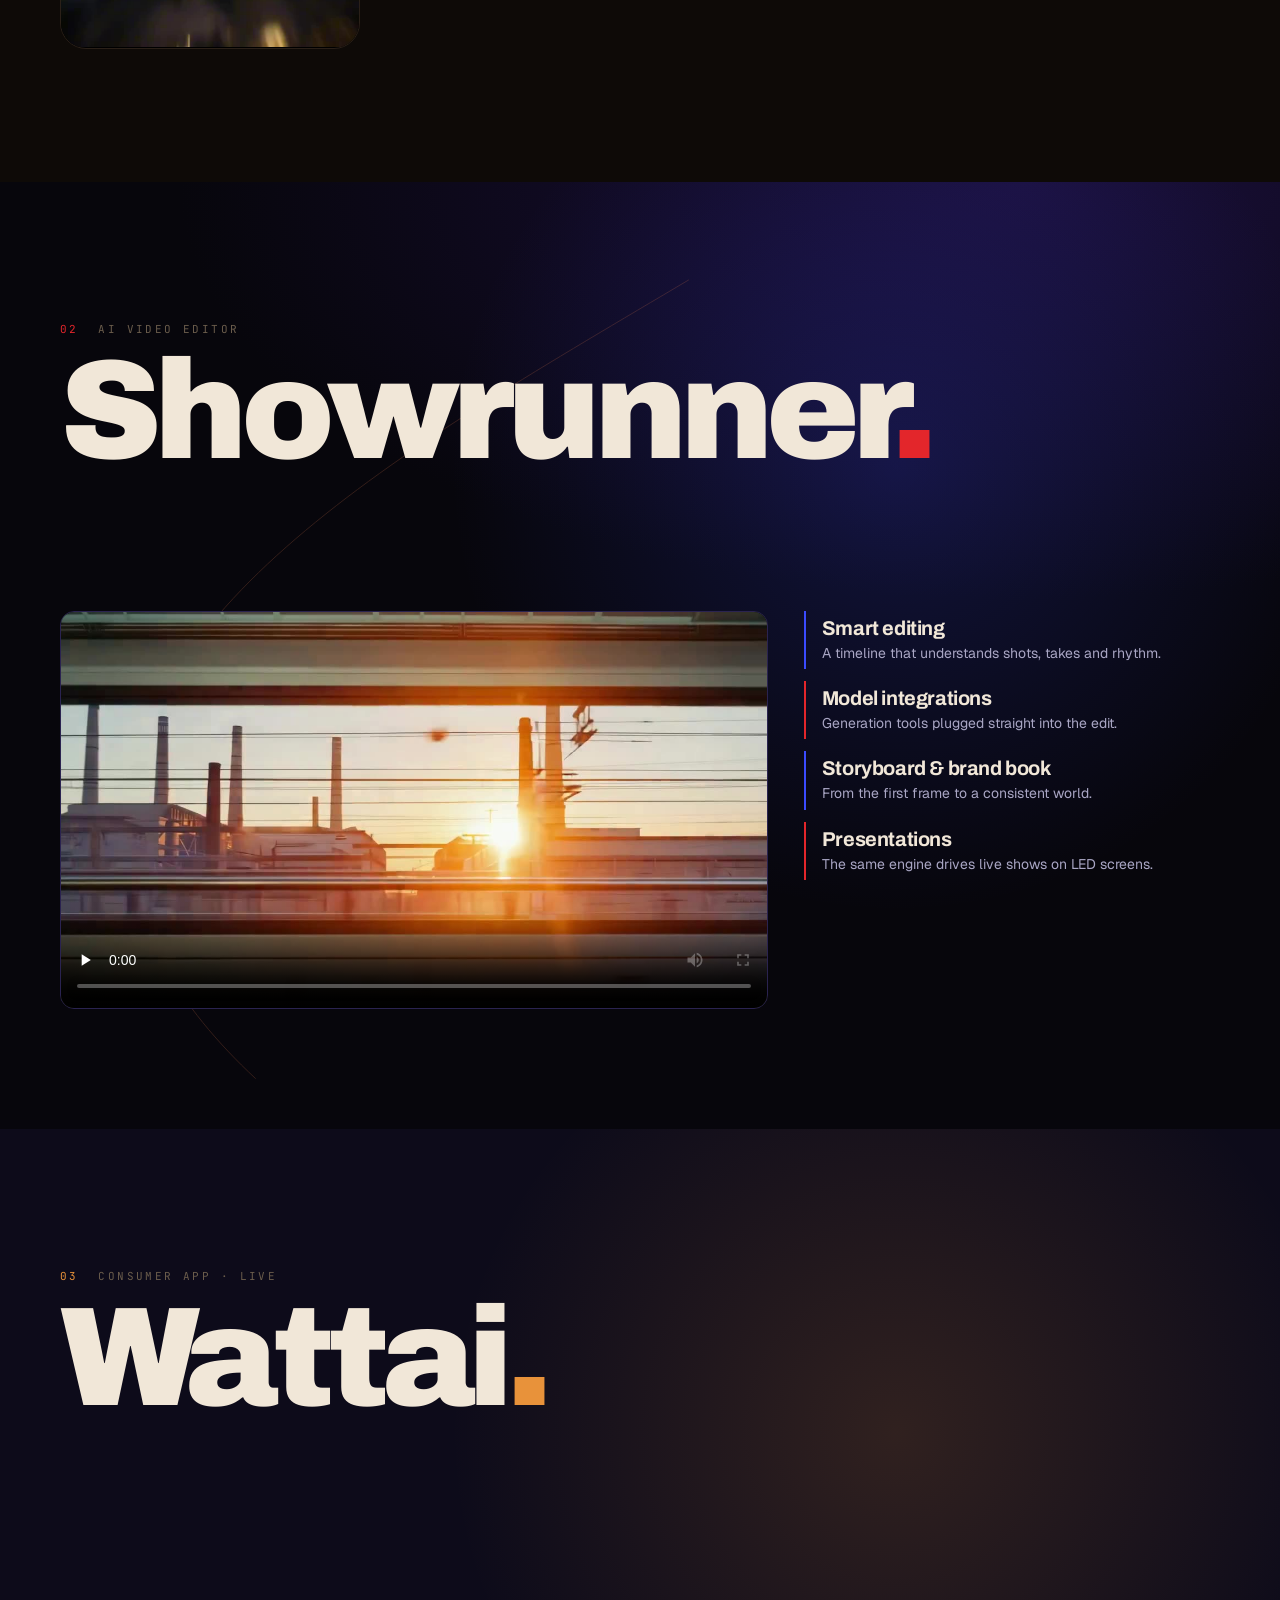
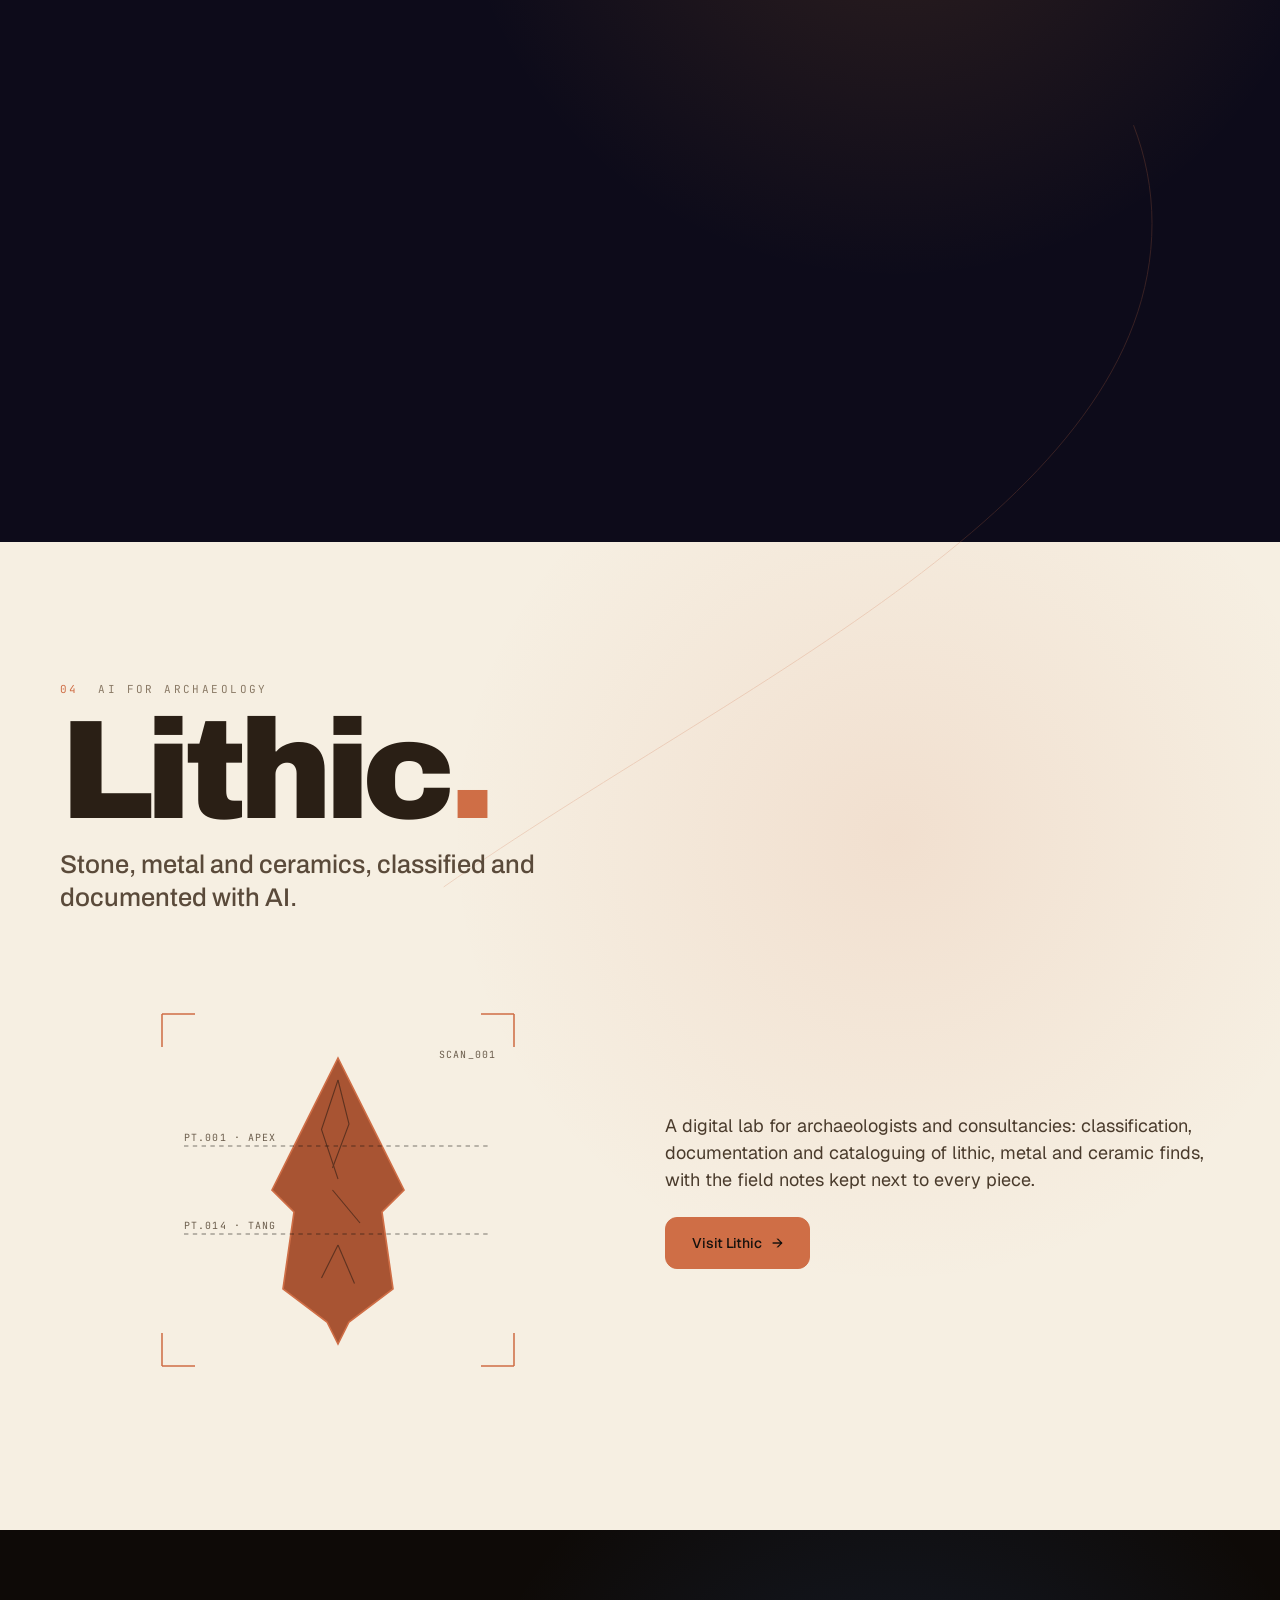
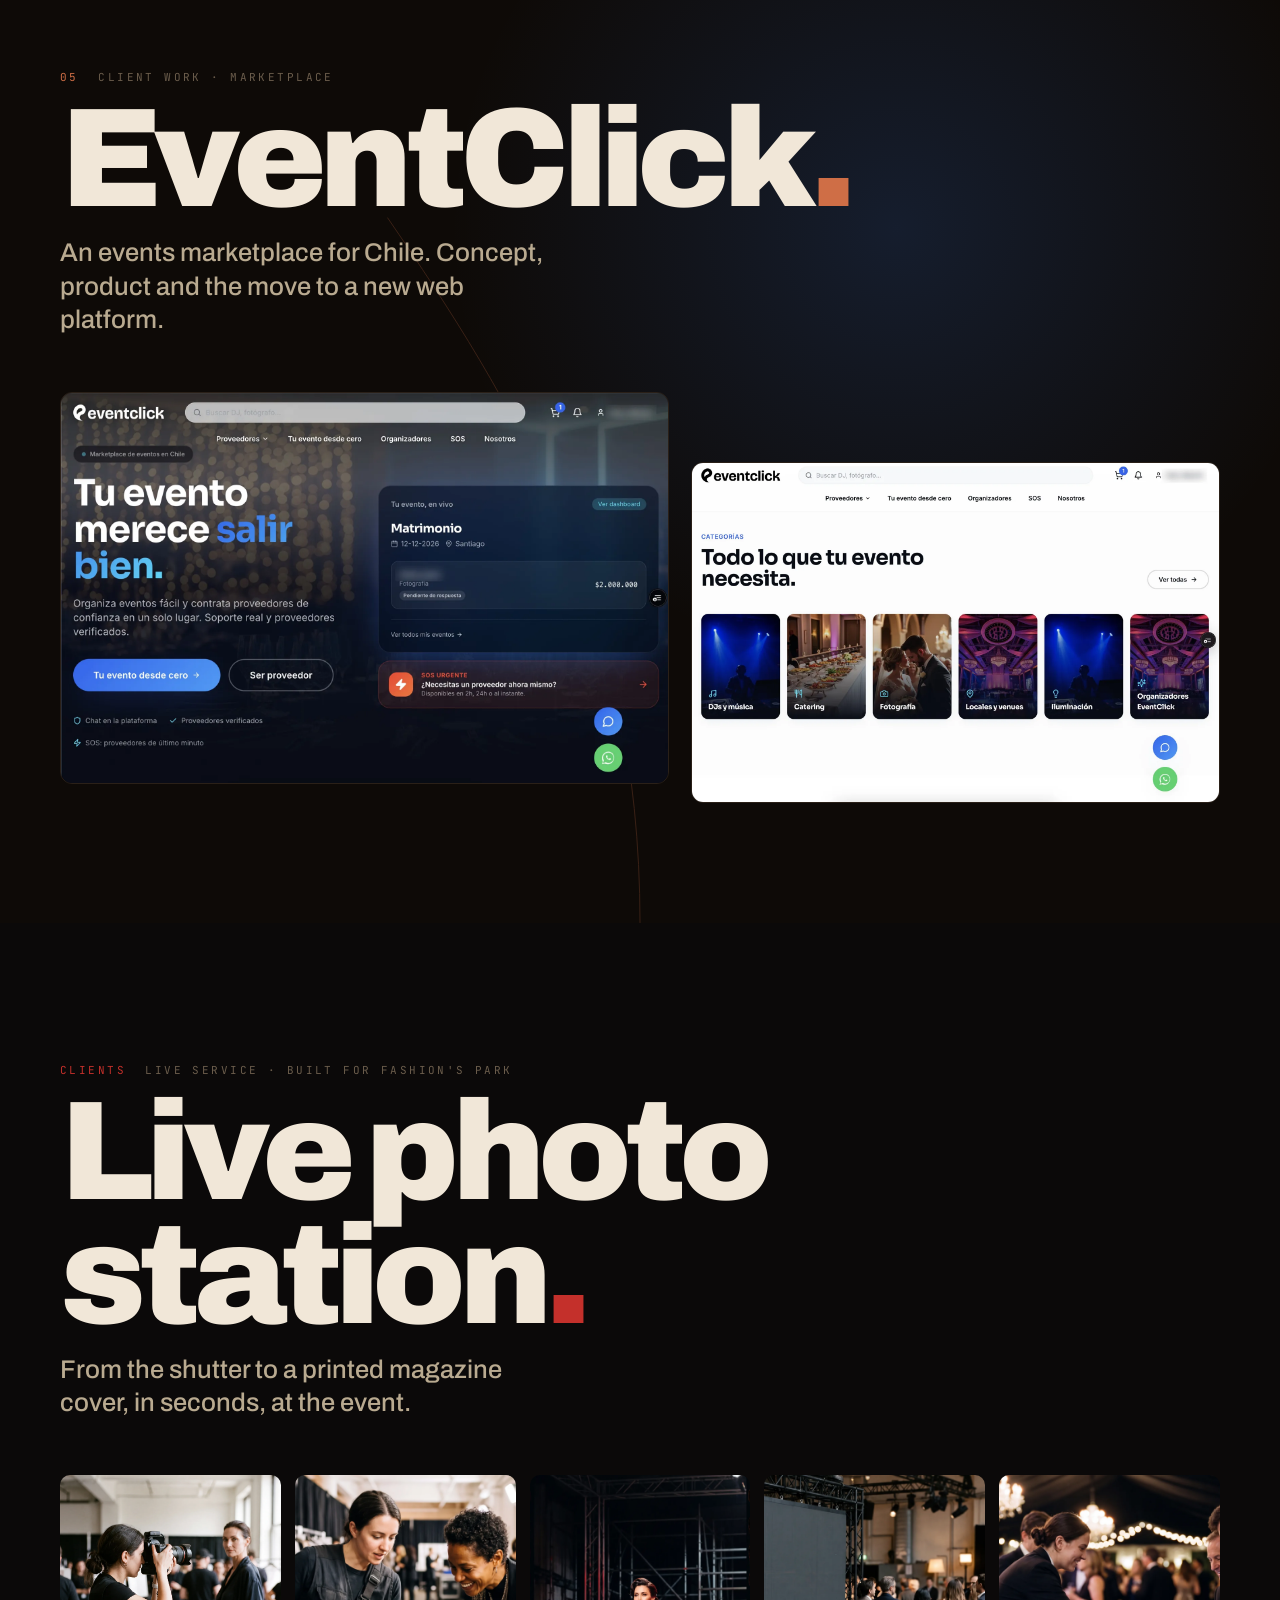
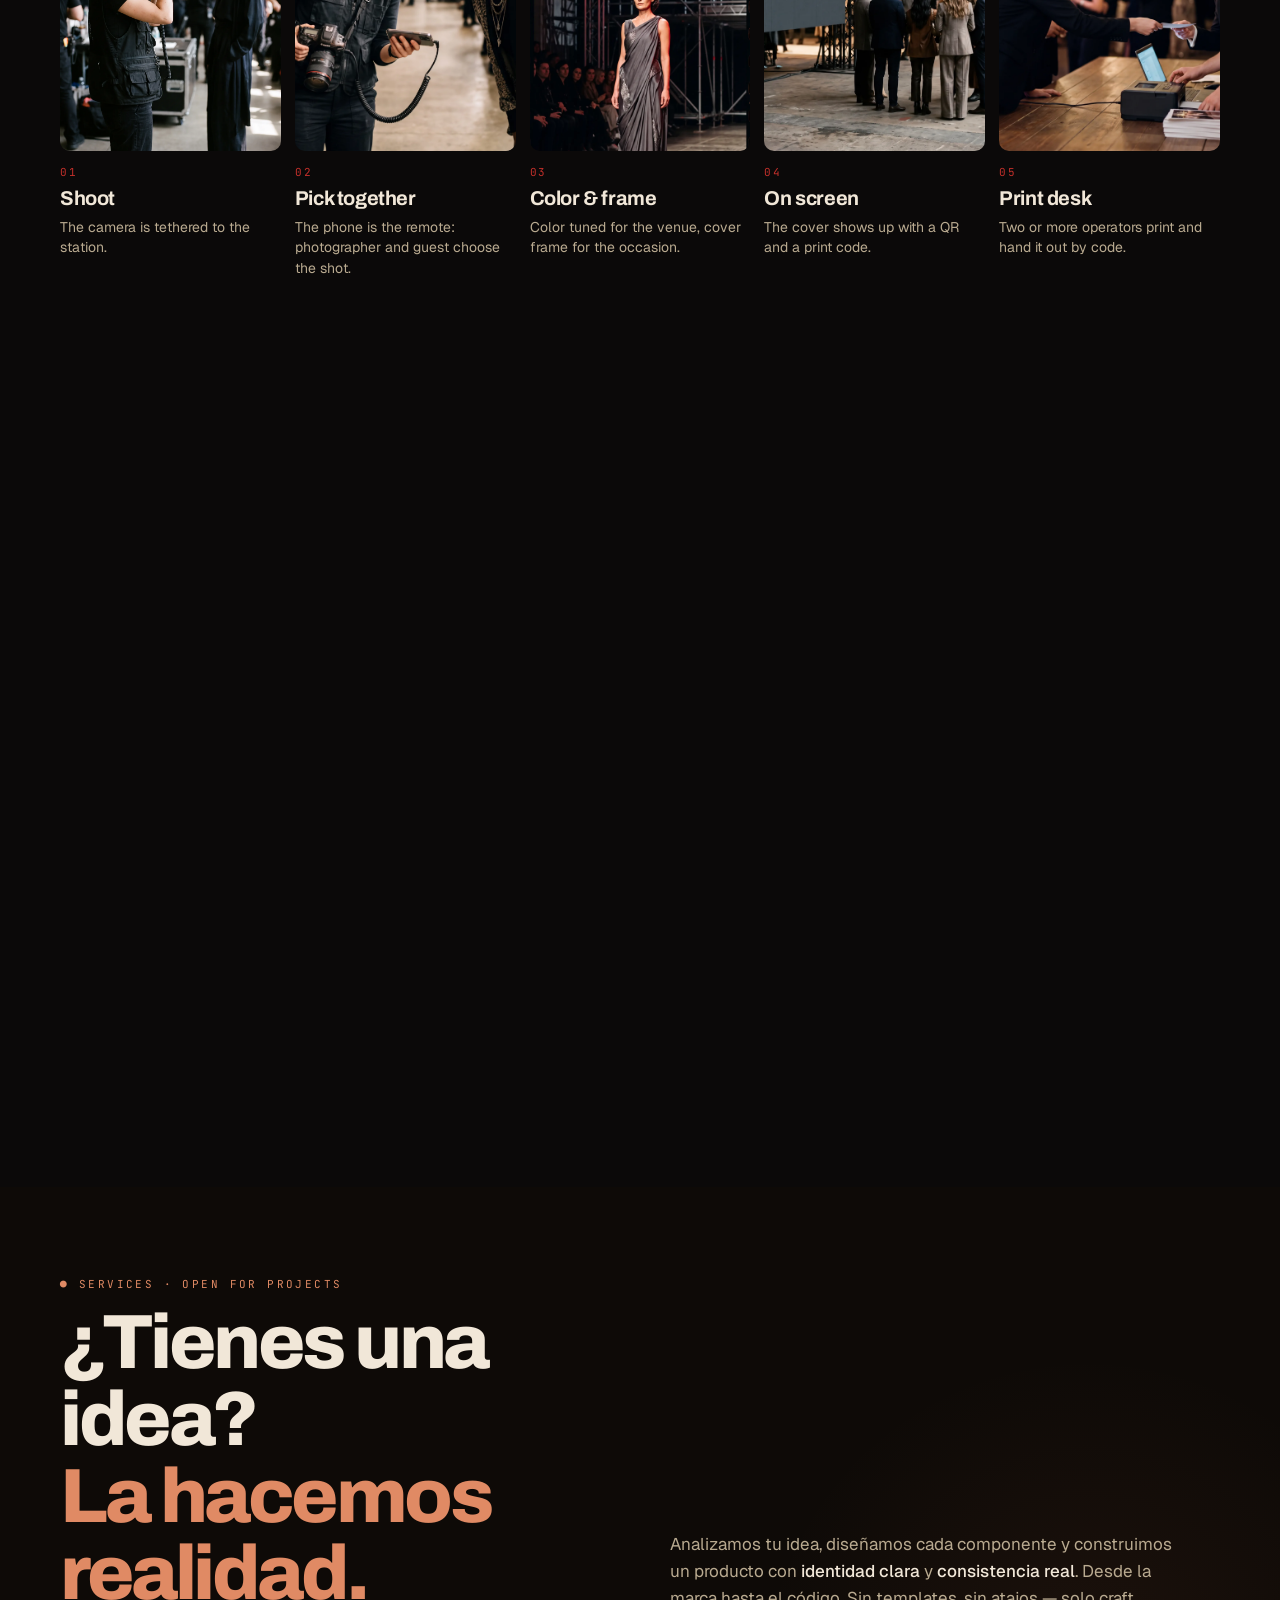
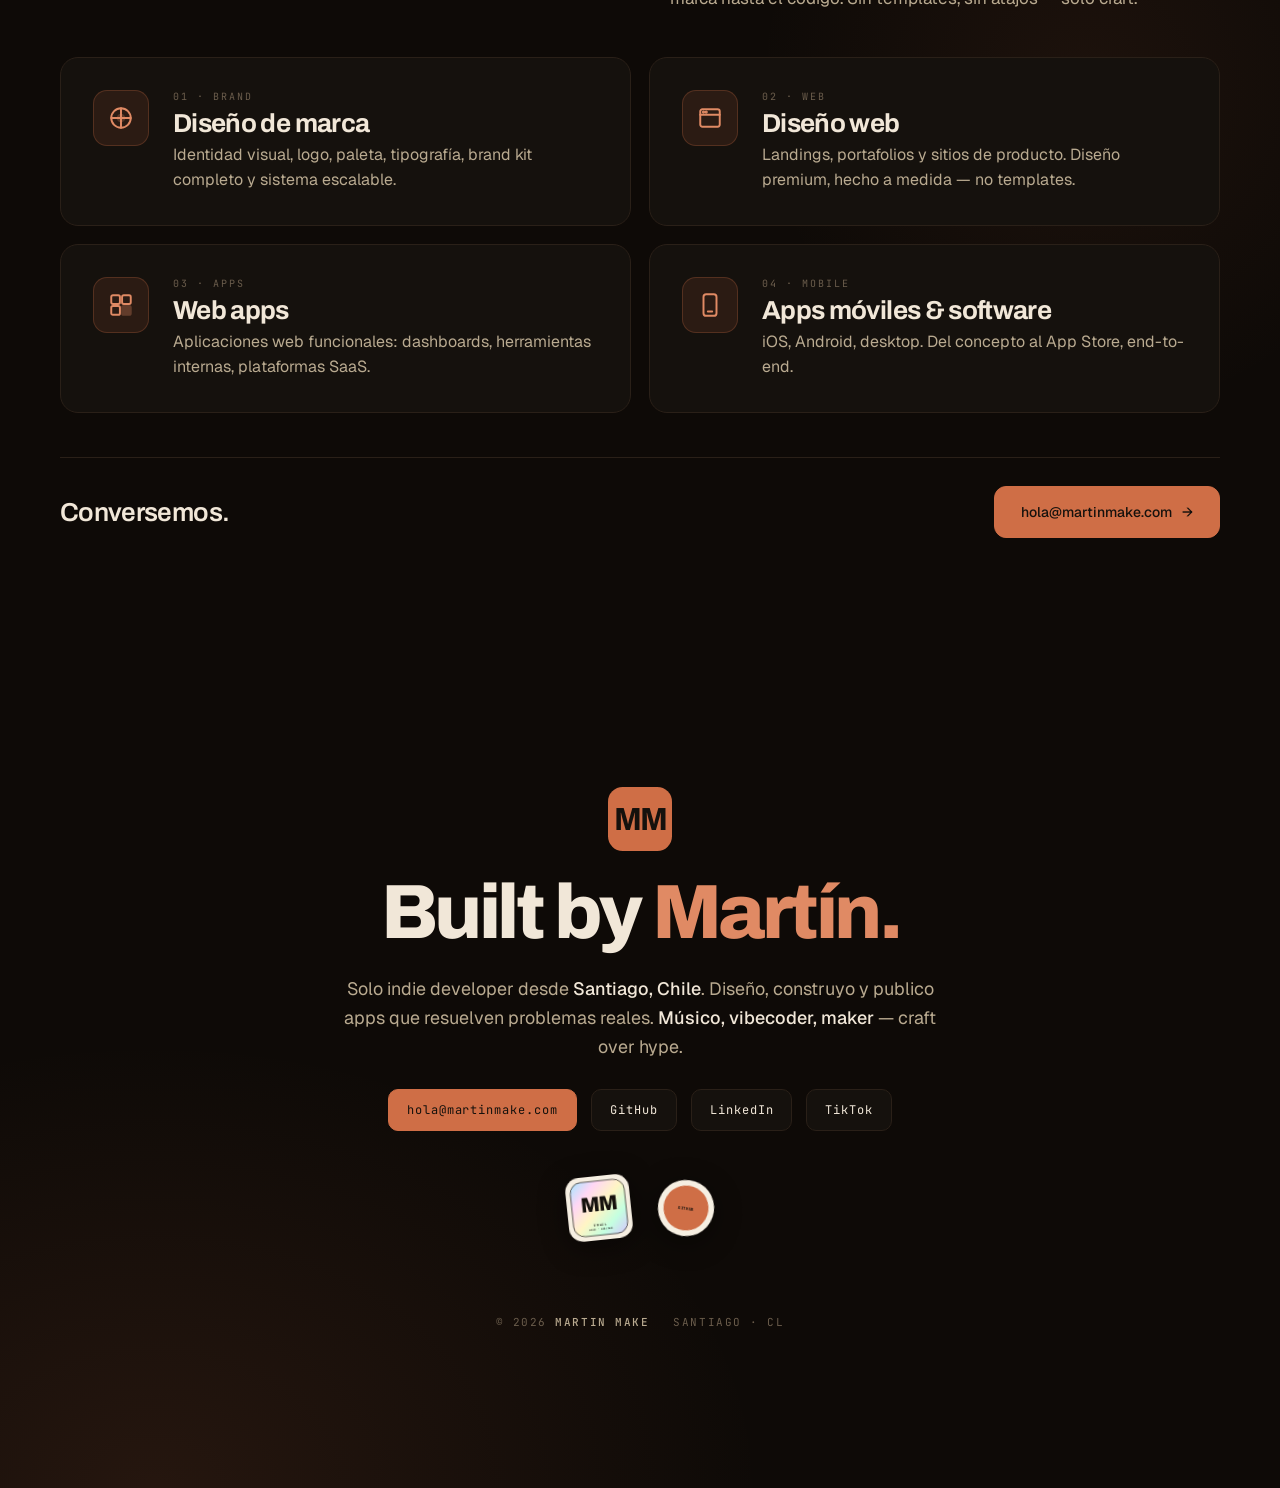
==== commit e28c9637: "fix: demo — ignora fotos de una ocasión anterior Co-Authored-By: Claude Opus 5.5 <noreply@anthropic." ====
--- a/index.html
+++ b/index.html
@@ -1987,19 +1987,21 @@
     const out = document.getElementById('phOut'), raw = document.getElementById('phRaw');
     const steps = Array.from(document.querySelectorAll('#phSteps li'));
     const codeEl = document.getElementById('phCode');
-    let code = 10, timers = [];
+    let code = 10, timers = [], current = null;
     const cache = {};
     // preload every demo photo up front
     Object.values(OCC).forEach(o => { if (!cache[o.img]) cache[o.img] = new Promise(res => { const im = new Image(); im.onload = () => res(true); im.onerror = () => res(false); im.src = o.img; }); });
     [raw, out].forEach(im => im.addEventListener('error', () => { im.src = 'media/retrato-desfile.webp'; }, { once: true }));
     const set = (id, t) => { const el = document.getElementById(id); if (el) el.textContent = t; };
     function run(occ) {
+      current = occ;
       timers.forEach(clearTimeout); timers = [];
       const o = OCC[occ]; code += 1;
       // swap the photo only once it is decoded, so the demo never shows a broken image
       const swap = (src) => { if (raw.getAttribute('src') !== src) { raw.src = src; out.src = src; } };
       const ready = cache[o.img] || (cache[o.img] = new Promise(res => { const im = new Image(); im.onload = () => res(true); im.onerror = () => res(false); im.src = o.img; }));
-      ready.then(ok => { if (ok) swap(o.img); });
+      // ignore a photo that finishes loading after the user already picked another occasion
+      ready.then(ok => { if (ok && occ === current) swap(o.img); });
       cover.classList.remove('framed'); cover.dataset.occ = '';
       steps.forEach(s => s.classList.remove('done'));
       set('magK1', o.k1); set('magL1', o.l1); set('magK2', o.k2); set('magL2', o.l2); set('magTag', o.tag);
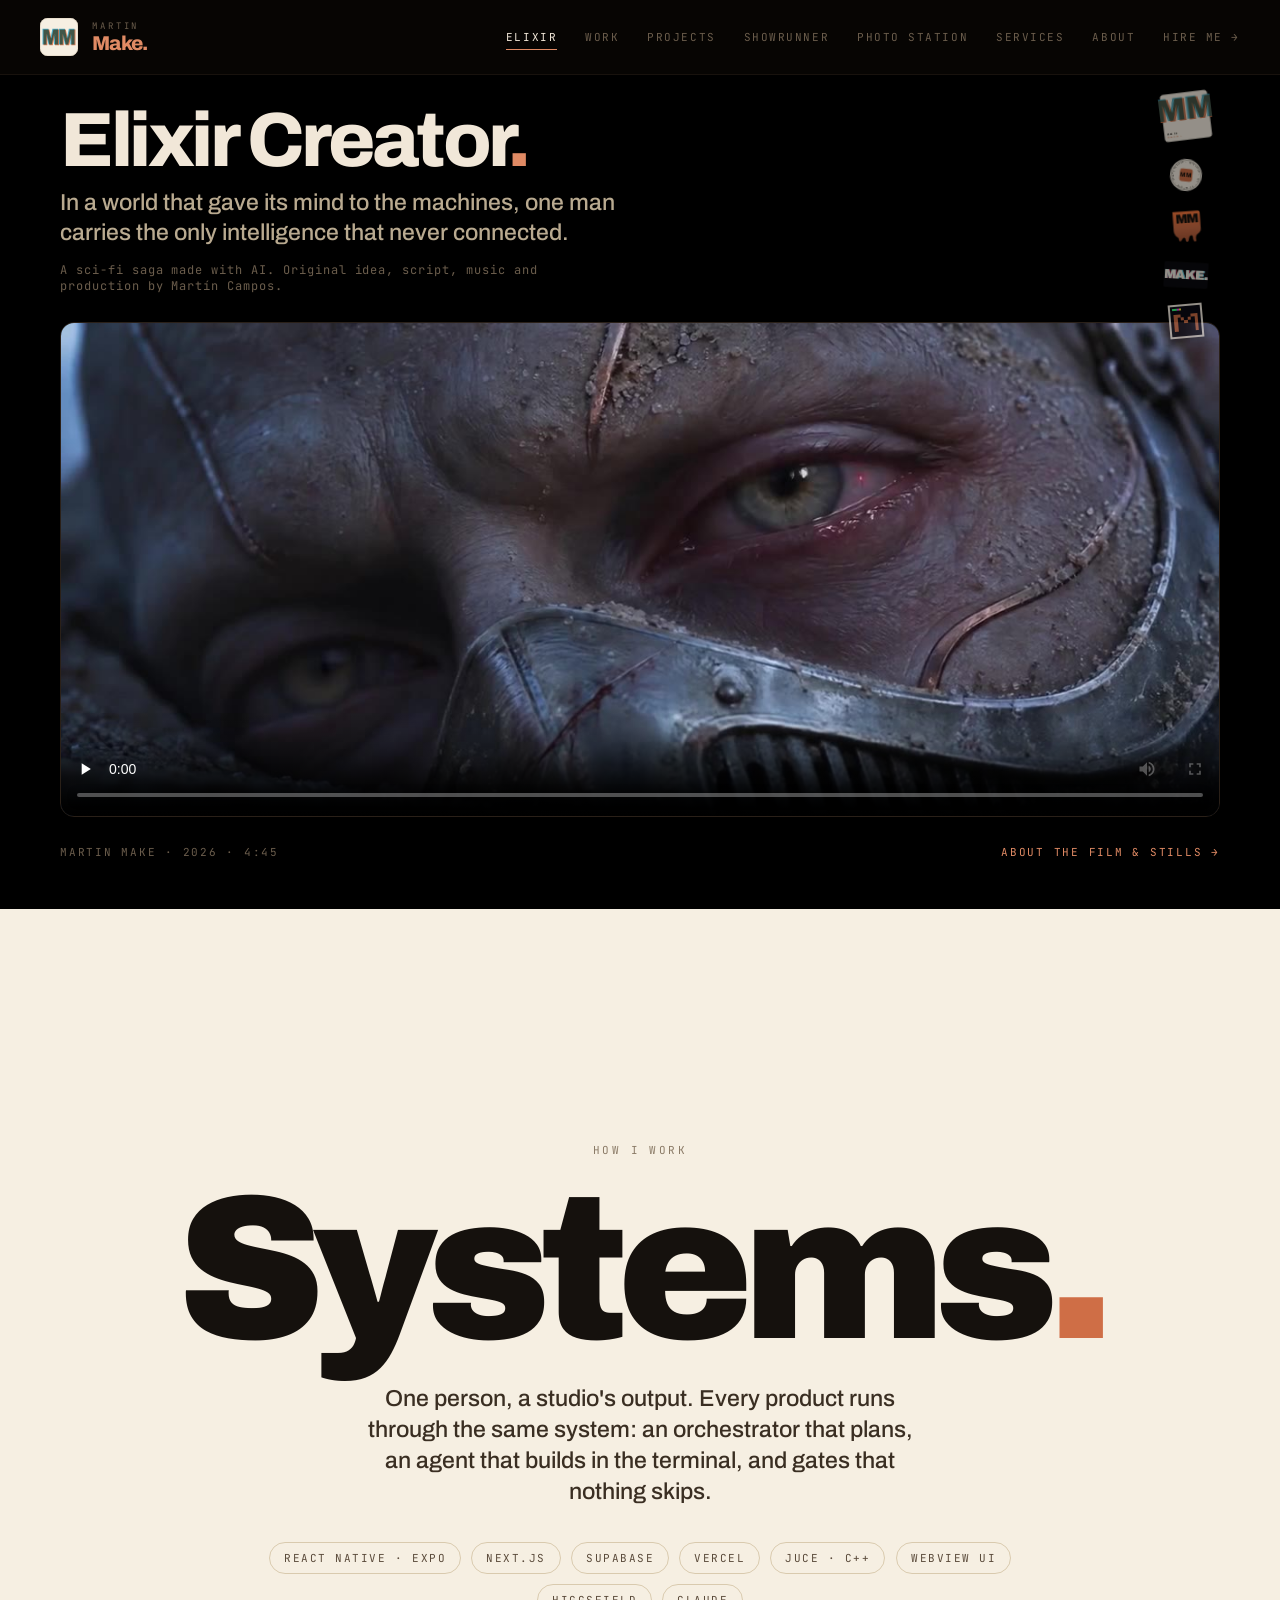
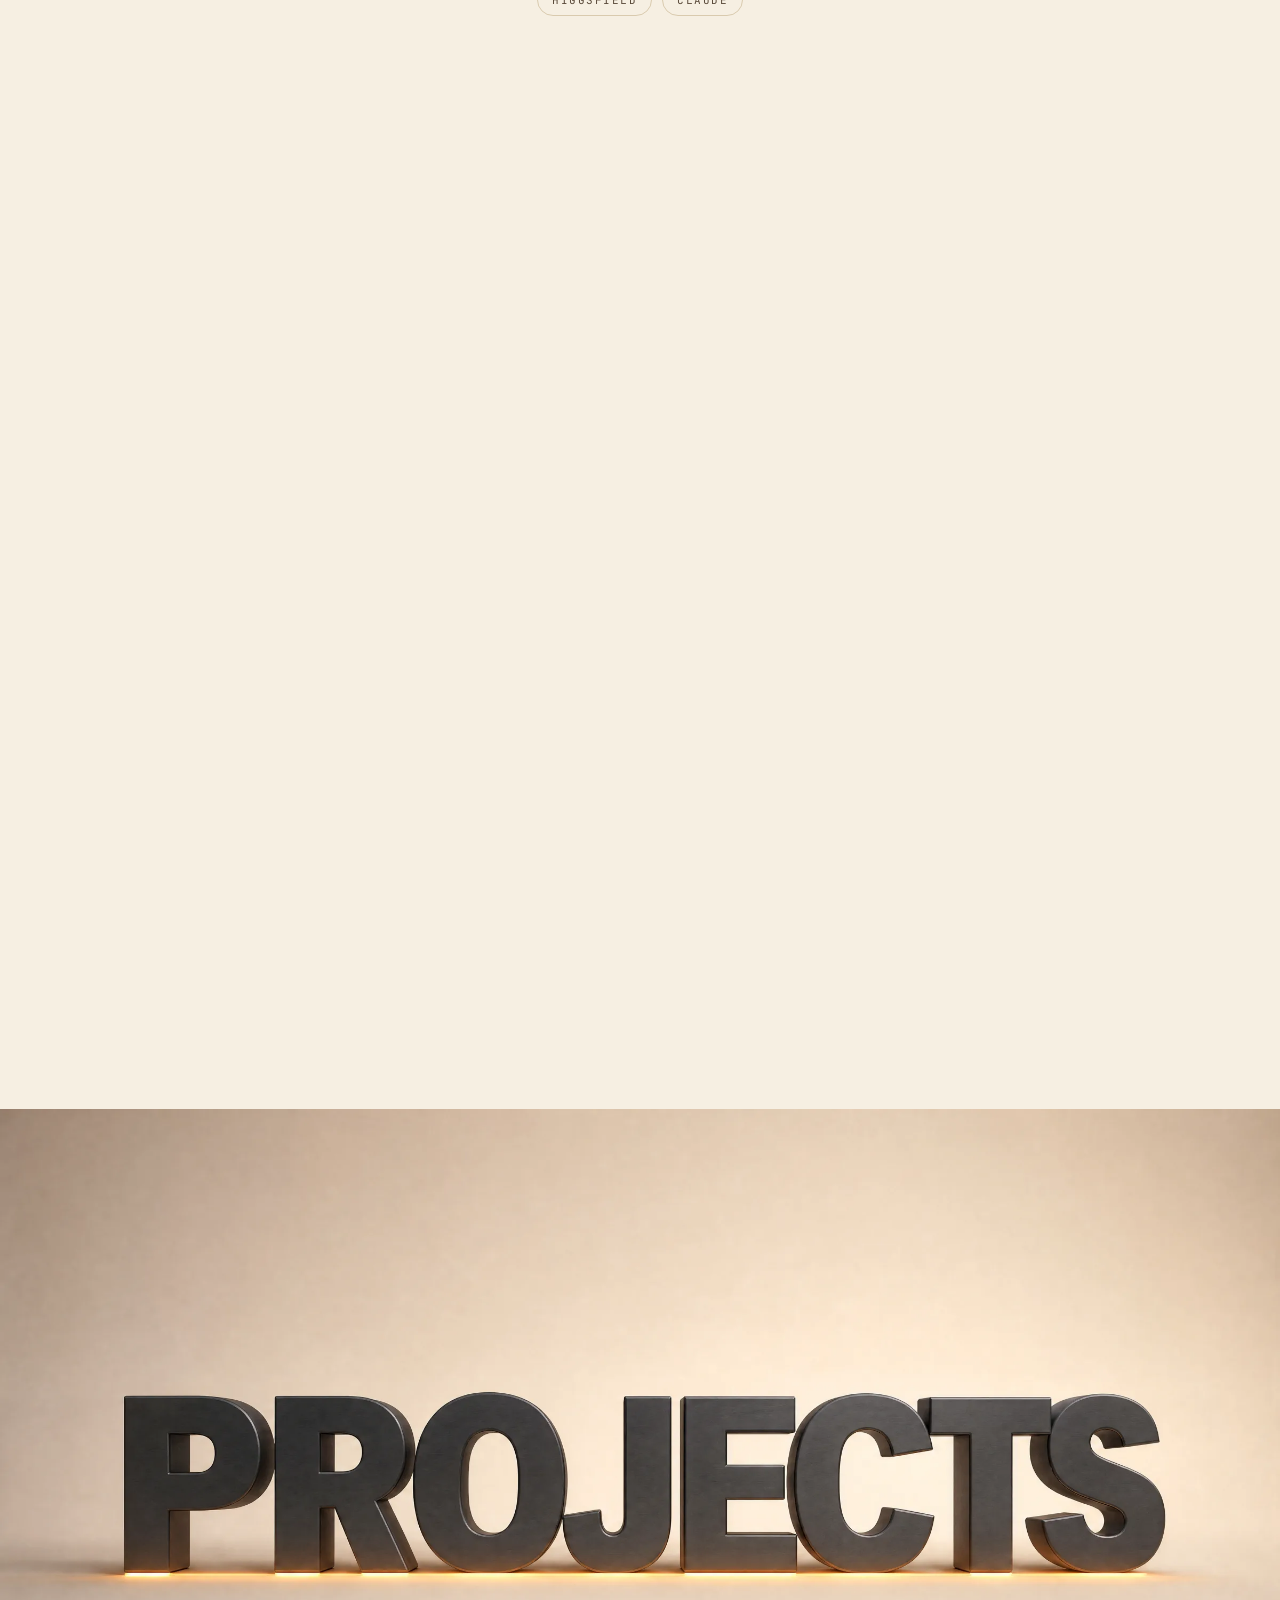
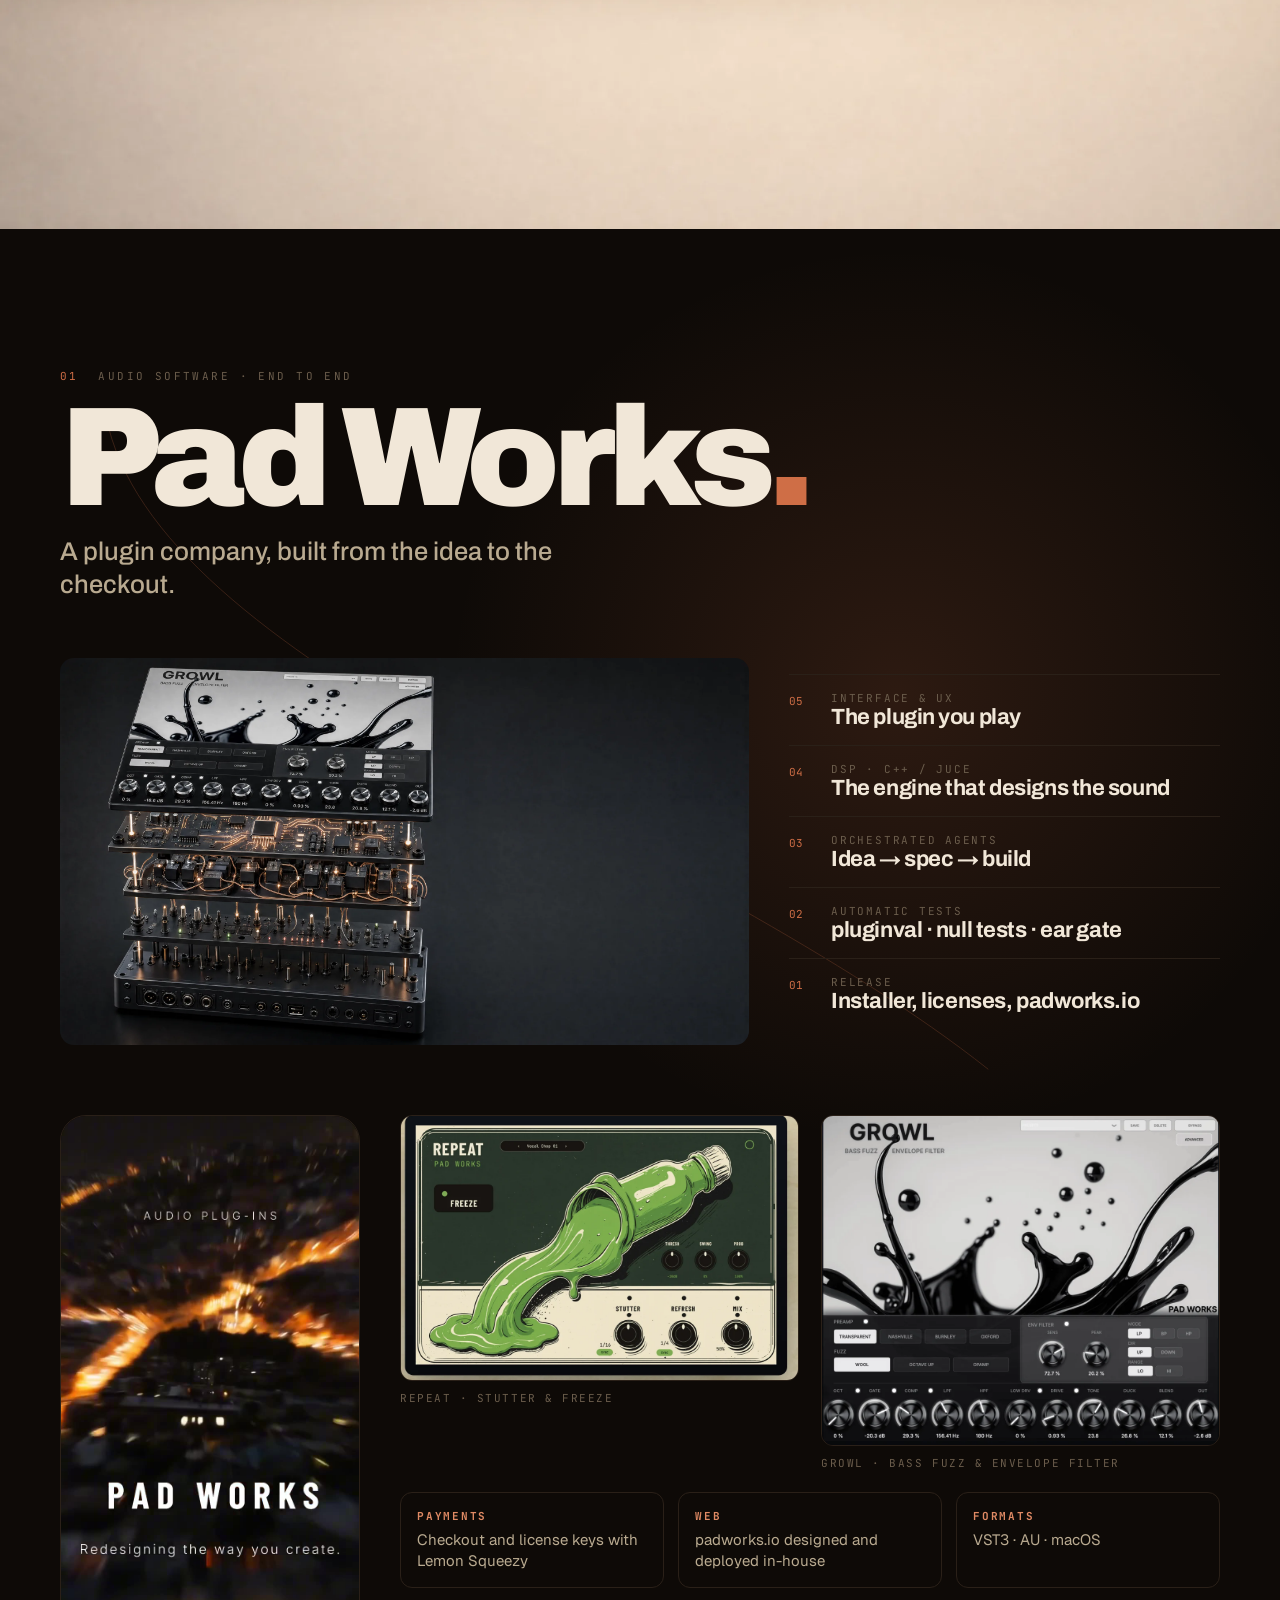
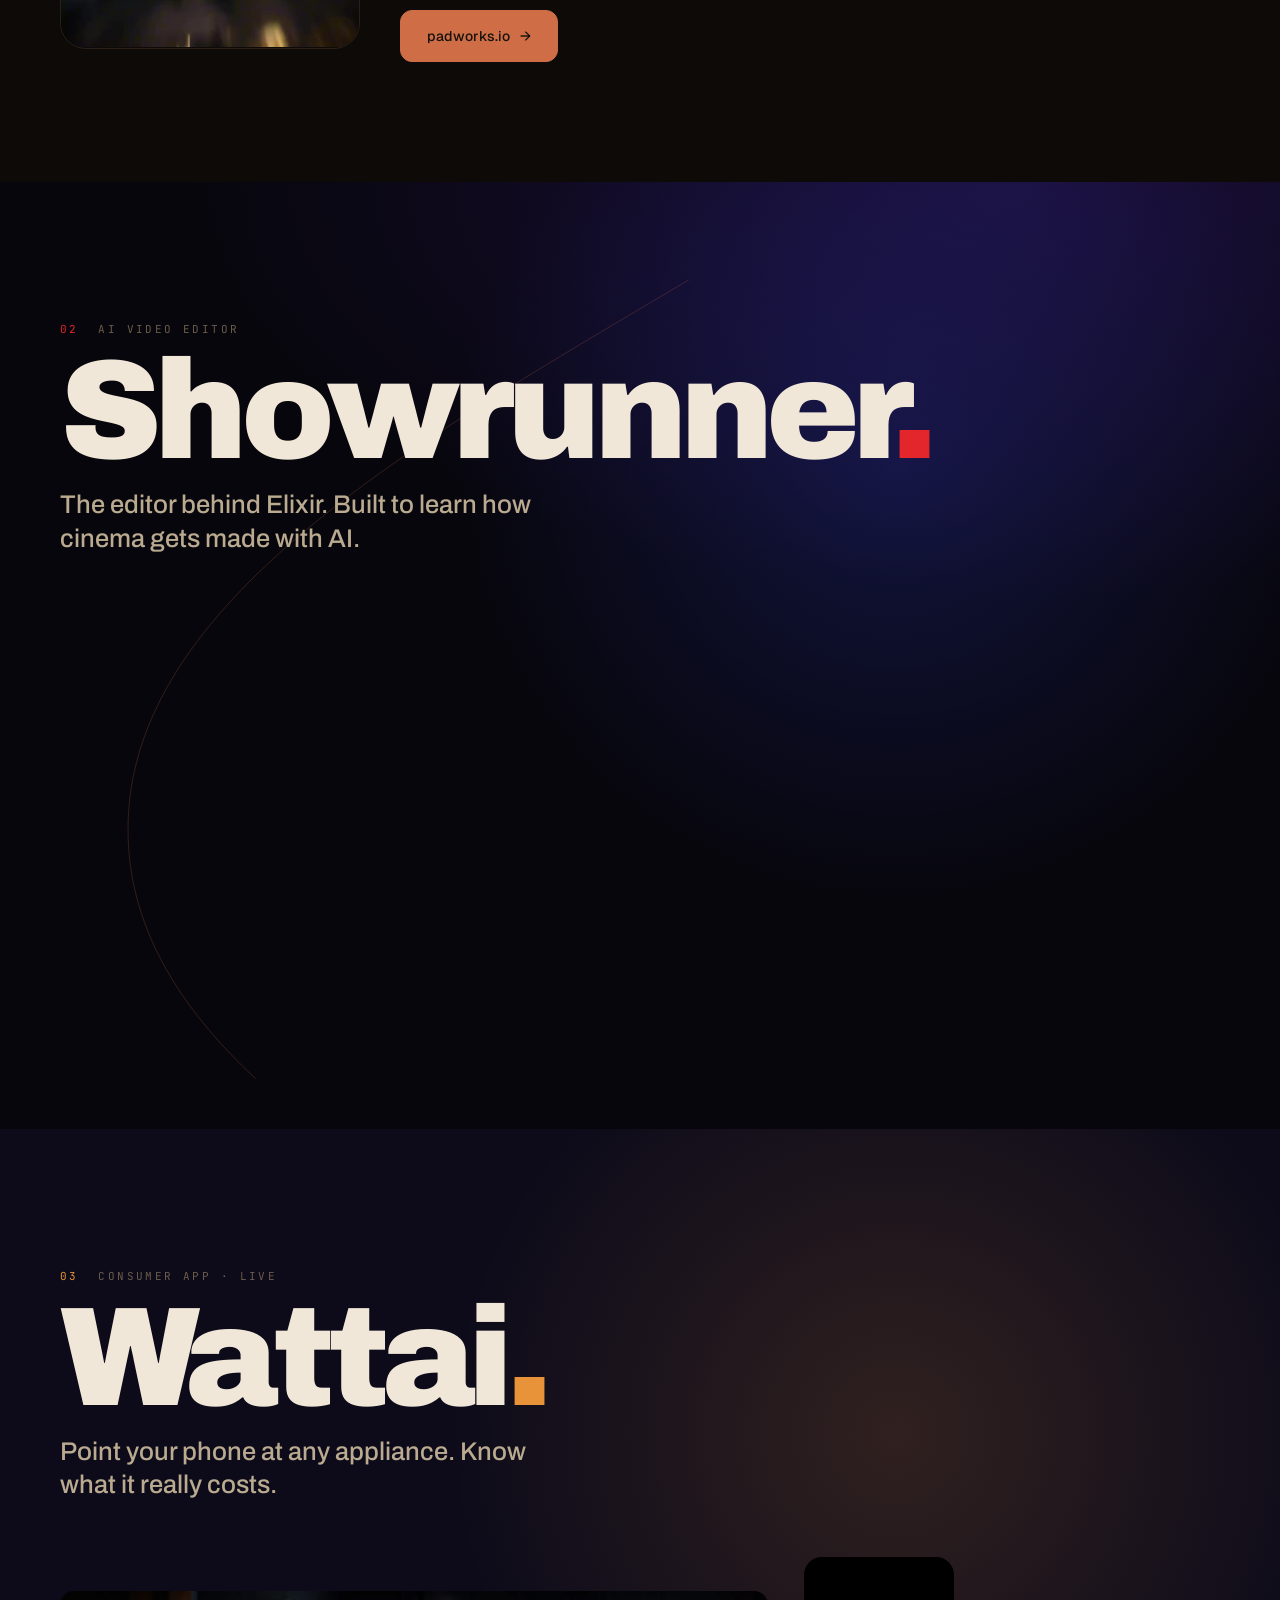
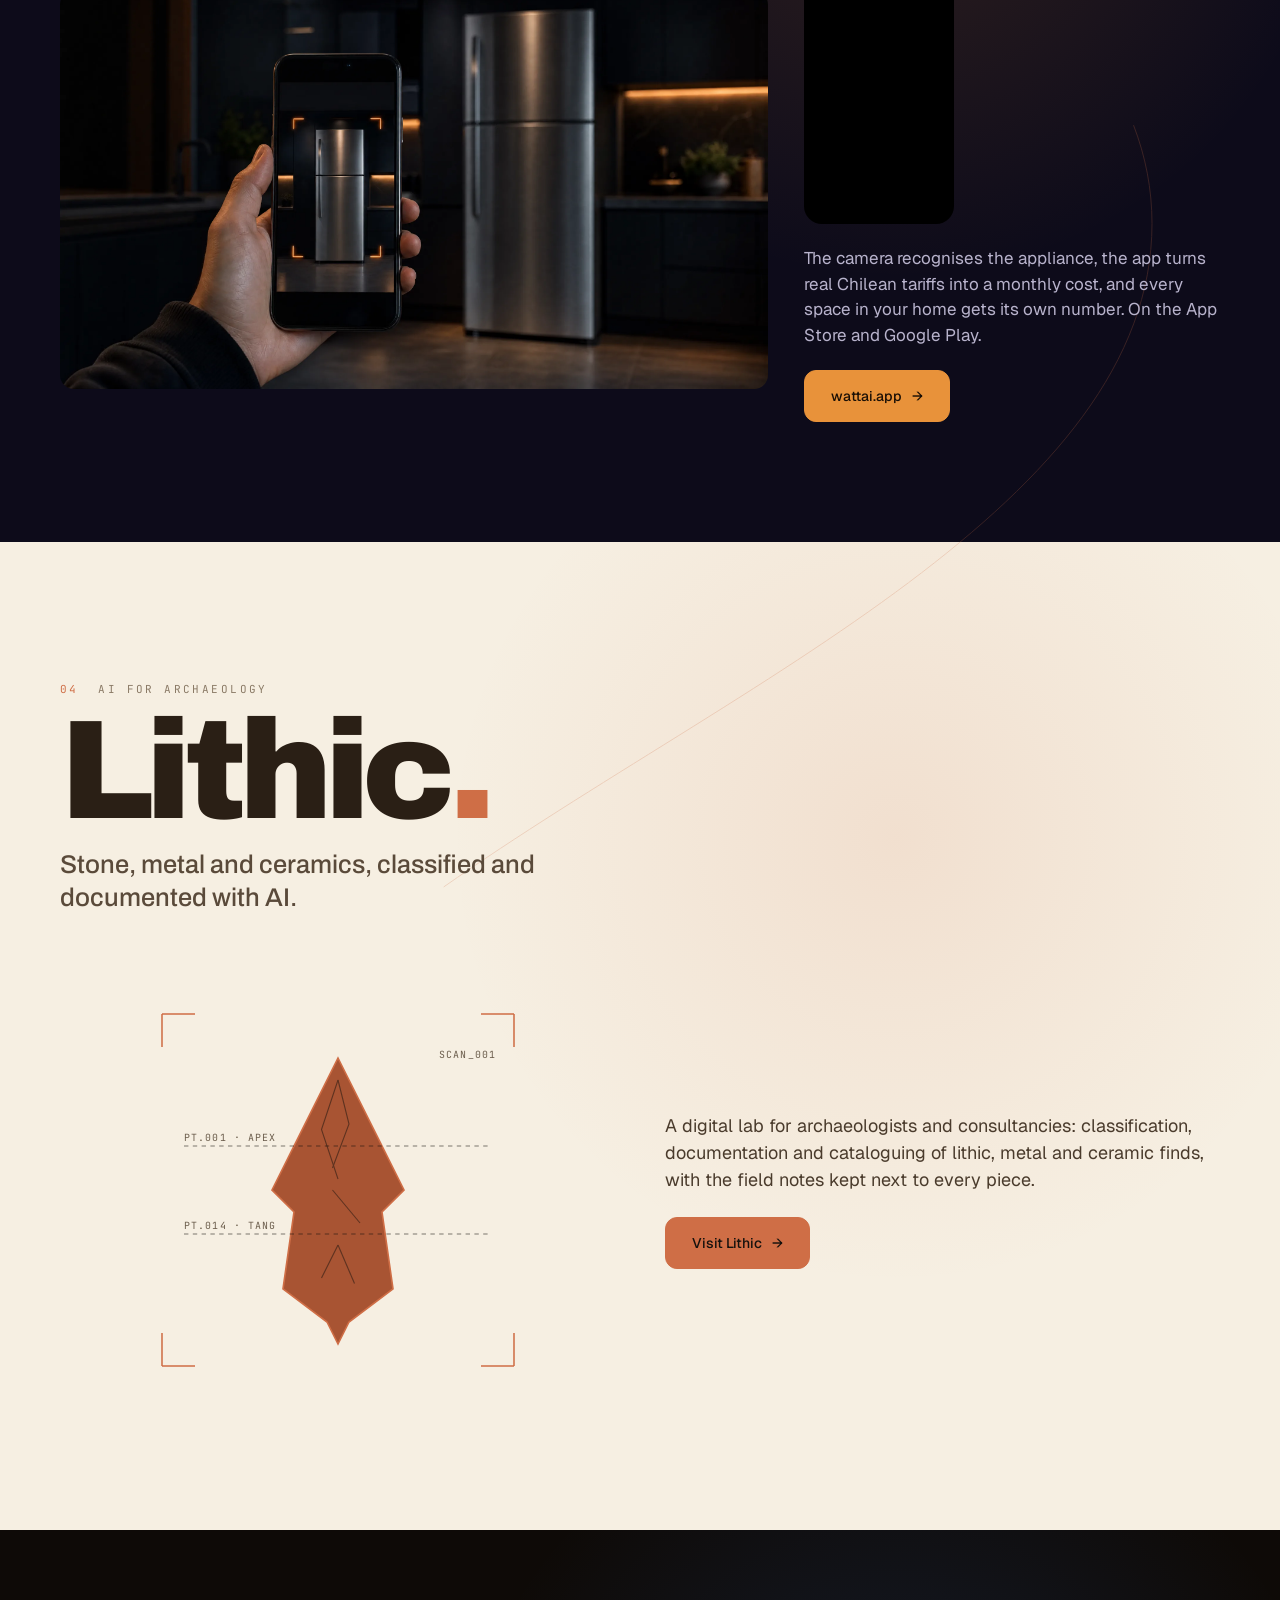
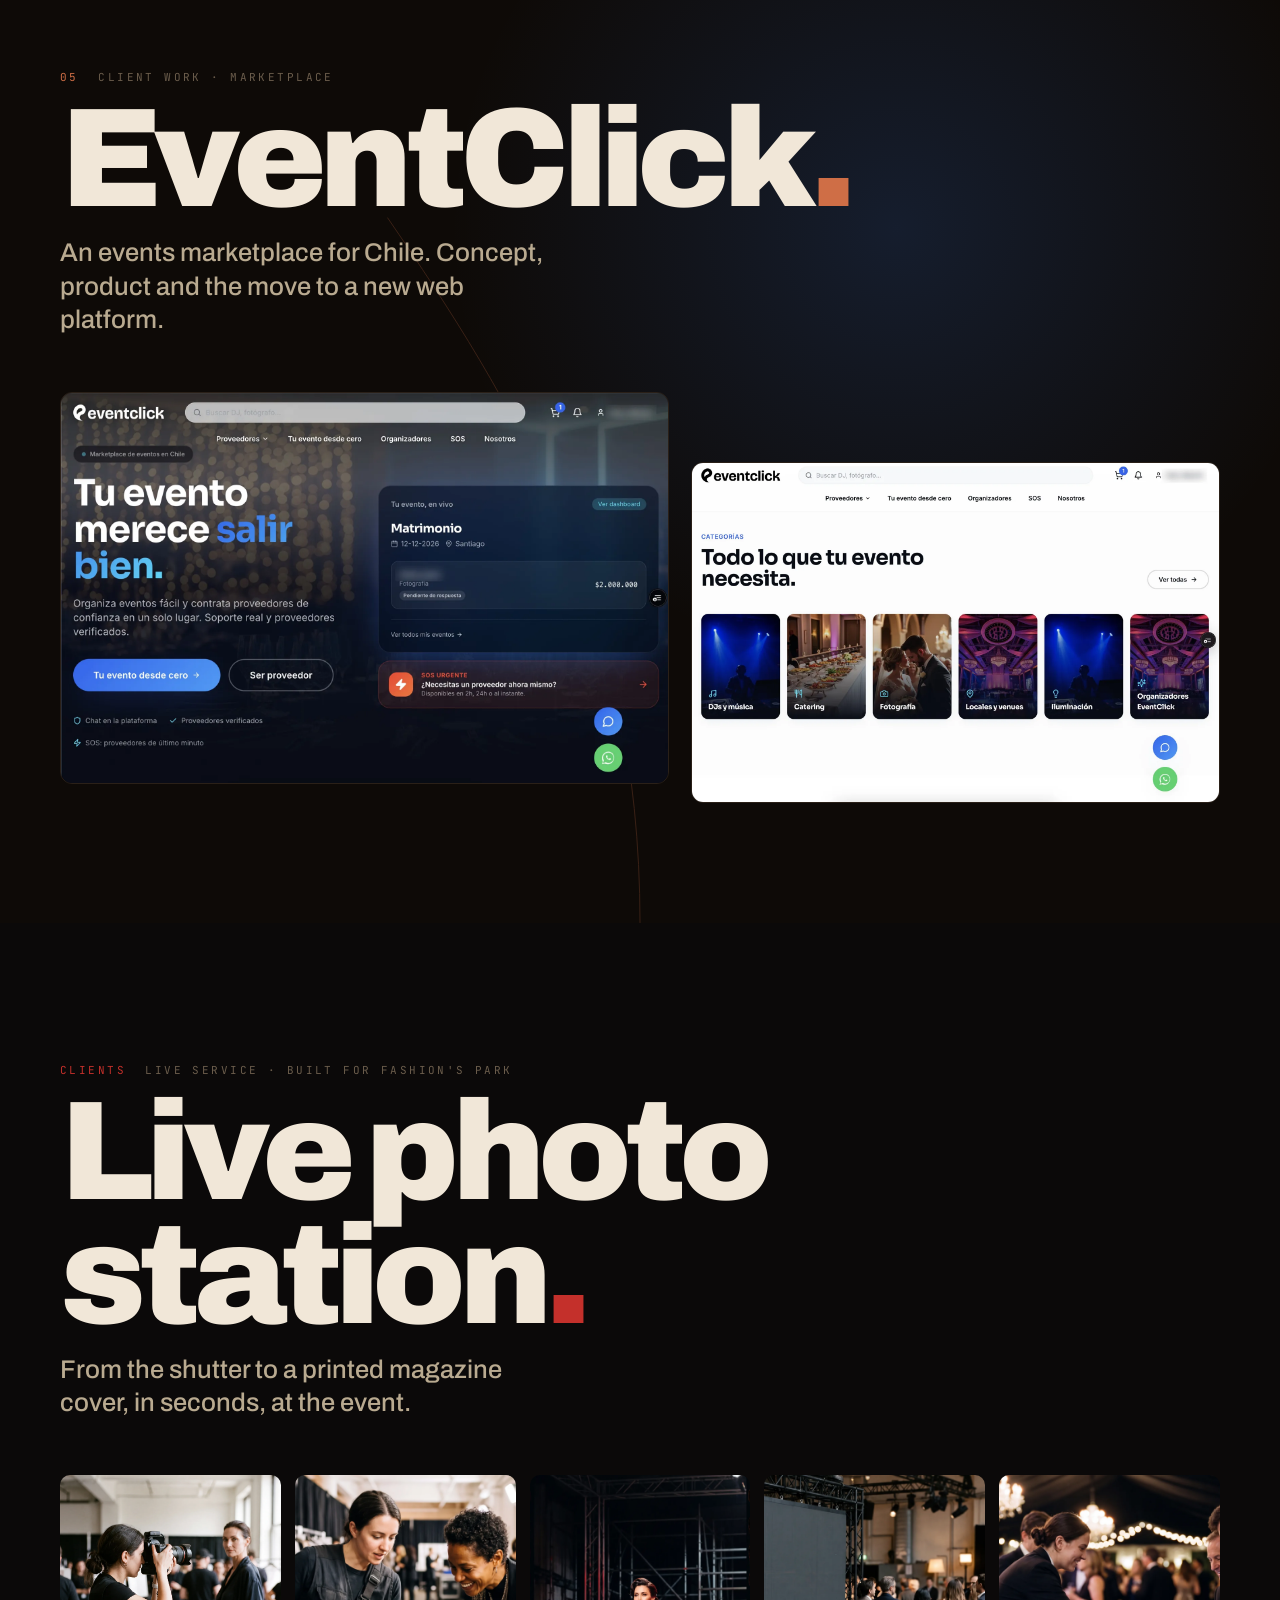
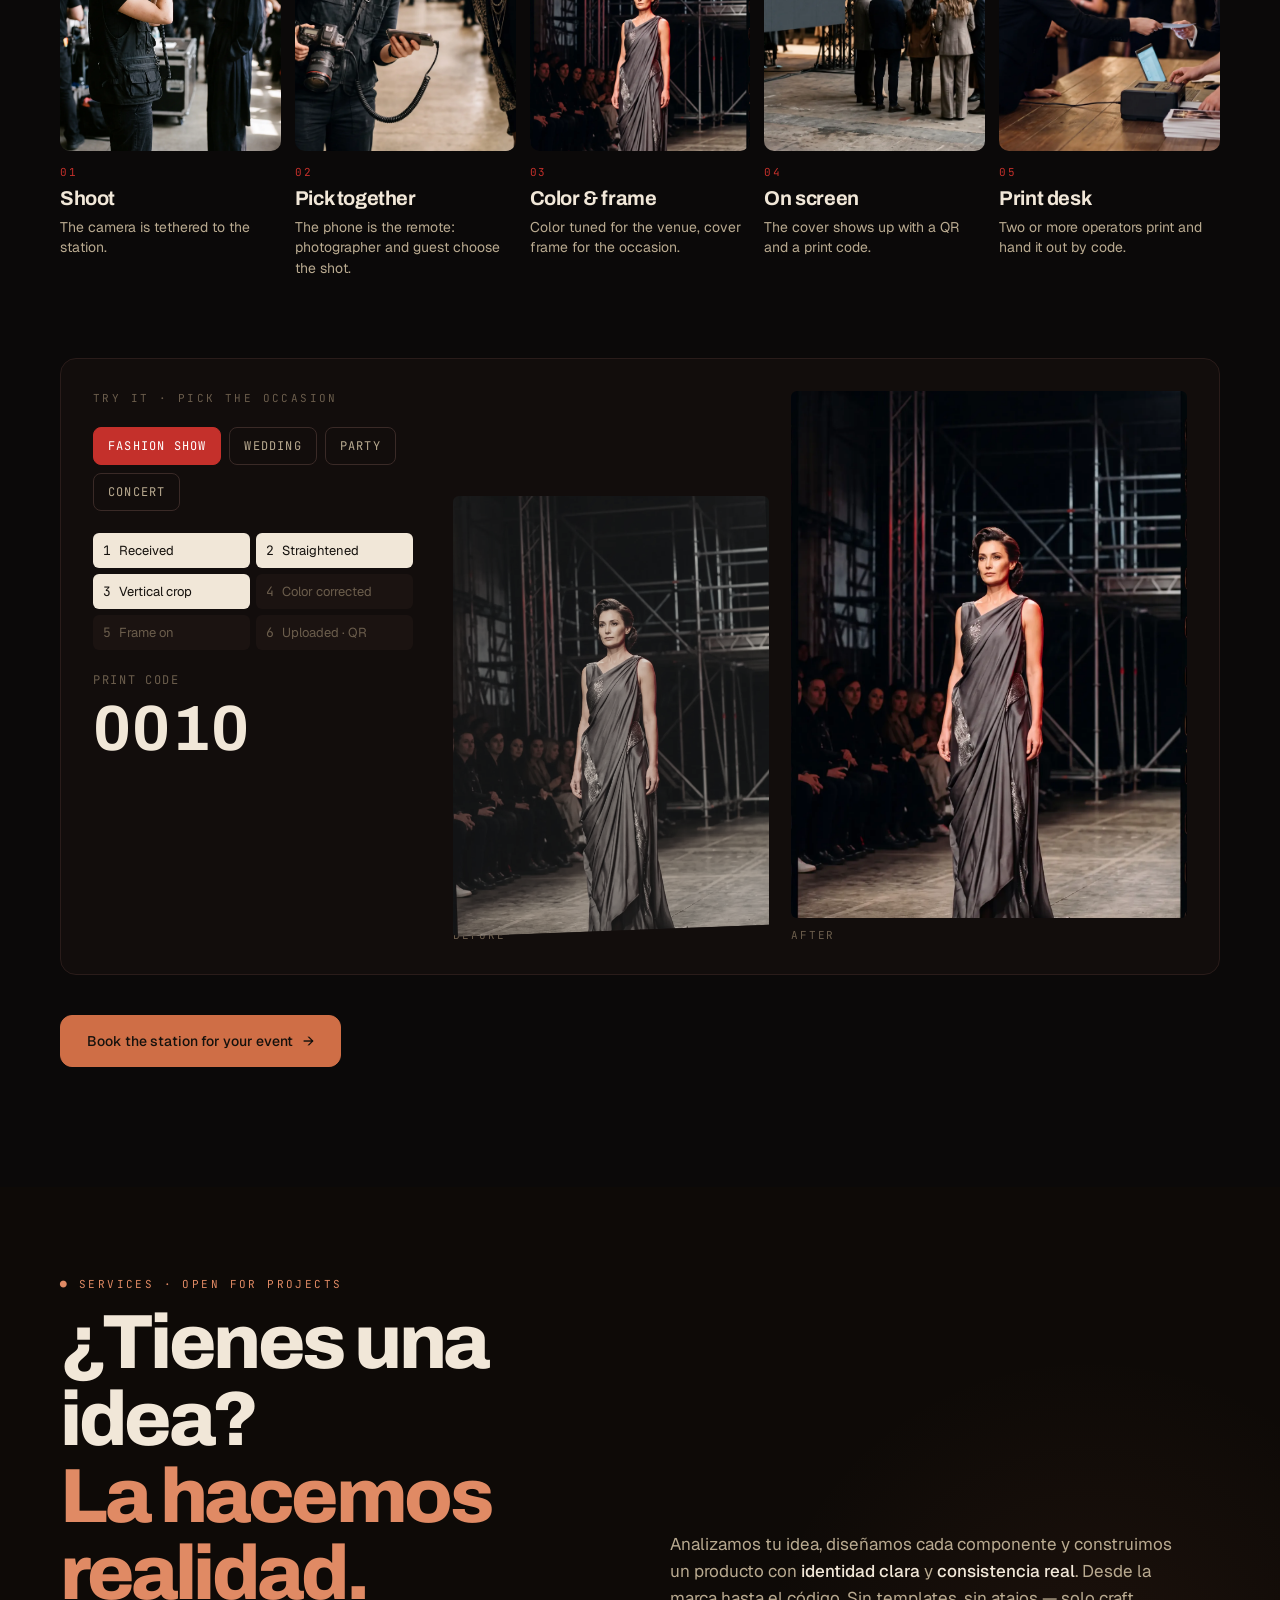
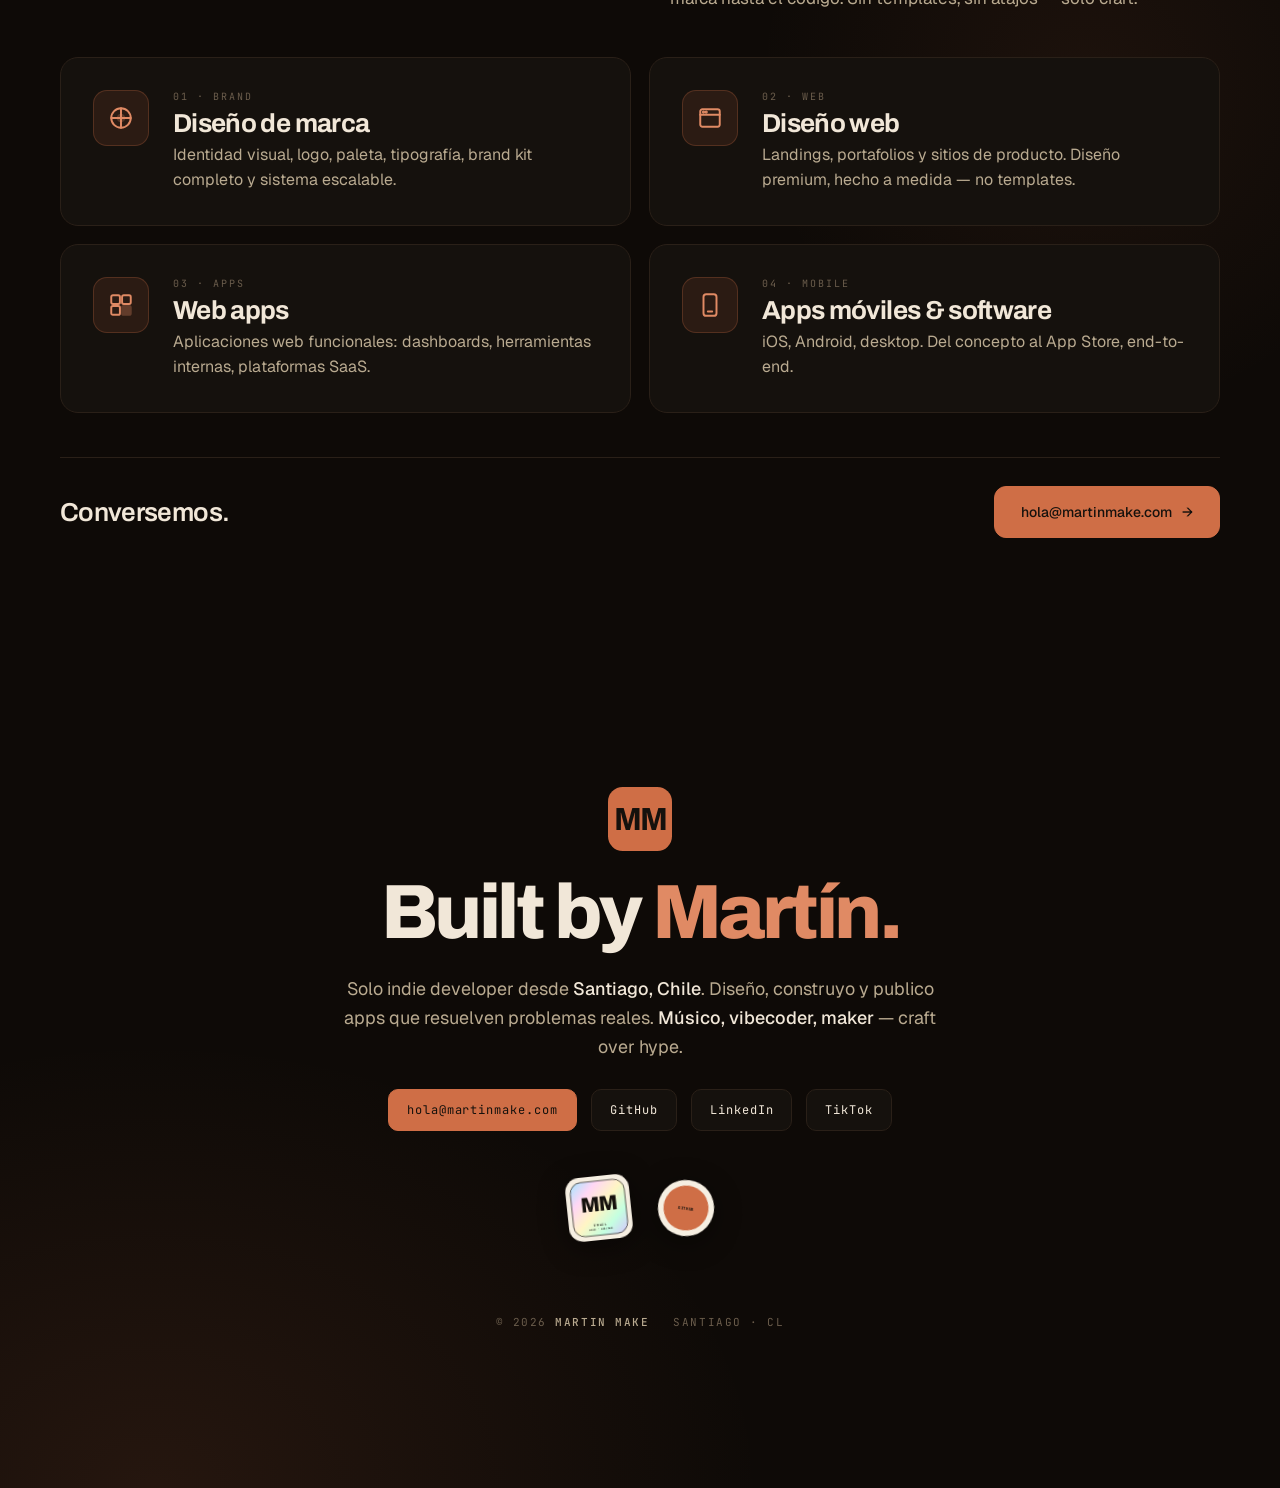
==== commit 4cd492b1: "feat: stickers chicos que crecen con el mouse y nuevos destinos - Stickers del costado más chicos y " ====
--- a/index.html
+++ b/index.html
@@ -237,7 +237,7 @@
   .sticker-rail {
     position: fixed; top: 90px; right: 68px; z-index: 200;
     display: flex; flex-direction: column; align-items: center;
-    gap: 22px;
+    gap: 16px;
     pointer-events: none;
   }
   .sticker {
@@ -249,18 +249,18 @@
     display: block;
   }
   .sticker svg { width: 100%; height: 100%; display: block; }
-  .sticker.s-riso  { width: 110px; height: 110px; transform: rotate(-7deg); }
-  .sticker.s-circ  { width: 55px; height: 55px; transform: rotate(6deg); }
-  .sticker.s-liq   { width: 55px; height: 62px; transform: rotate(-4deg); }
-  .sticker.s-glt   { width: 70px; height: 42px; transform: rotate(3deg); }
-  .sticker.s-pix   { width: 55px; height: 55px; transform: rotate(-5deg); }
+  .sticker.s-riso  { width: 52px; height: 52px; transform: rotate(-7deg); }
+  .sticker.s-circ  { width: 34px; height: 34px; transform: rotate(6deg); }
+  .sticker.s-liq   { width: 34px; height: 38px; transform: rotate(-4deg); }
+  .sticker.s-glt   { width: 44px; height: 26px; transform: rotate(3deg); }
+  .sticker.s-pix   { width: 34px; height: 34px; transform: rotate(-5deg); }
 
   /* Dock magnification — rail stickers only */
   .sticker-rail .sticker {
     transition: transform 150ms ease-out, opacity 150ms ease-out;
     transform-origin: center center;
     will-change: transform;
-    opacity: 0.72;
+    opacity: 0.6;
   }
   .sticker-rail .sticker:hover { opacity: 1; }
   @media (prefers-reduced-motion: reduce) {
@@ -284,11 +284,11 @@
   /* hidden while it would sit on top of the Elixir player / credit line */
   .sticker.s-cap.is-hidden { opacity: 0; pointer-events: none; }
   @media (max-width: 900px) {
-    .sticker-rail { right: 12px; gap: 14px; top: 72px; }
-    .sticker.s-riso { width: 70px; height: 70px; }
-    .sticker.s-circ, .sticker.s-pix { width: 36px; height: 36px; }
-    .sticker.s-liq { width: 36px; height: 40px; }
-    .sticker.s-glt { width: 48px; height: 28px; }
+    .sticker-rail { right: 10px; gap: 12px; top: 72px; }
+    .sticker.s-riso { width: 40px; height: 40px; }
+    .sticker.s-circ, .sticker.s-pix { width: 28px; height: 28px; }
+    .sticker.s-liq { width: 28px; height: 31px; }
+    .sticker.s-glt { width: 36px; height: 21px; }
     .sticker.s-cap { width: 96px; left: 12px; bottom: 12px; }
   }
   @media (max-width: 600px) {
@@ -1171,7 +1171,7 @@
 
 <div class="sticker-rail" aria-label="Stickers de navegación">
   <!-- B2 RISO → services -->
-  <button class="sticker s-riso" data-rotation="-7deg" aria-label="Ver servicios" onclick="document.getElementById('services').scrollIntoView({behavior:'smooth'})">
+  <button class="sticker s-riso" data-rotation="-7deg" aria-label="Elixir Creator — the film" onclick="location.href='elixir/'">
     <svg viewBox="0 0 320 320" xmlns="http://www.w3.org/2000/svg">
       <rect x="14" y="14" width="292" height="292" rx="22" fill="#f6efe2"/>
       <g style="mix-blend-mode:multiply" opacity="0.85"><text x="156" y="180" text-anchor="middle" font-family="Archivo, sans-serif" font-weight="900" font-size="200" letter-spacing="-12" fill="#3aa6c7">MM</text></g>
@@ -1182,7 +1182,7 @@
   </button>
 
   <!-- A3 CIRCULAR → about -->
-  <button class="sticker s-circ" data-rotation="6deg" aria-label="About / contacto" onclick="document.getElementById('about').scrollIntoView({behavior:'smooth'})">
+  <button class="sticker s-circ" data-rotation="6deg" aria-label="Pad Works" onclick="document.getElementById('padworks').scrollIntoView({behavior:'smooth'})">
     <svg viewBox="0 0 320 320" xmlns="http://www.w3.org/2000/svg">
       <circle cx="160" cy="160" r="150" fill="#f6efe2"/>
       <circle cx="160" cy="160" r="138" fill="none" stroke="#15110d" stroke-width="2"/>
@@ -1194,7 +1194,7 @@
   </button>
 
   <!-- B1 LIQUID → wattai -->
-  <button class="sticker s-liq" data-rotation="-4deg" aria-label="Wattai" onclick="document.getElementById('wattai').scrollIntoView({behavior:'smooth'})">
+  <button class="sticker s-liq" data-rotation="-4deg" aria-label="Showrunner" onclick="document.getElementById('showrunner').scrollIntoView({behavior:'smooth'})">
     <svg viewBox="0 0 320 360" xmlns="http://www.w3.org/2000/svg">
       <defs><linearGradient id="lavaLand" x1="0" y1="0" x2="0" y2="1"><stop offset="0%" stop-color="#ff7a3d"/><stop offset="55%" stop-color="#cf6e46"/><stop offset="100%" stop-color="#a85433"/></linearGradient></defs>
       <path d="M40 30 L280 30 Q300 30 300 50 L300 200 Q300 215 296 222 Q288 240 270 250 Q258 256 252 270 Q245 290 250 305 Q255 318 244 322 Q232 326 224 314 Q216 302 218 286 Q220 268 208 264 Q196 260 188 274 Q180 290 178 308 Q176 322 162 322 Q148 322 148 304 Q148 286 138 282 Q124 278 116 296 Q110 312 96 312 Q82 312 84 296 Q86 280 76 274 Q60 268 52 250 Q40 230 40 210 L40 50 Q40 30 40 30 Z" fill="url(#lavaLand)" stroke="#15110d" stroke-width="3"/>
@@ -1203,7 +1203,7 @@
   </button>
 
   <!-- B5 GLITCH → lithic -->
-  <button class="sticker s-glt" data-rotation="3deg" aria-label="Lithic" onclick="document.getElementById('lithic').scrollIntoView({behavior:'smooth'})">
+  <button class="sticker s-glt" data-rotation="3deg" aria-label="Wattai" onclick="document.getElementById('wattai').scrollIntoView({behavior:'smooth'})">
     <svg viewBox="0 0 480 280" xmlns="http://www.w3.org/2000/svg">
       <rect x="0" y="0" width="480" height="280" rx="16" fill="#0a0a0e"/>
       <g font-family="Archivo, sans-serif" font-weight="900" font-size="140" letter-spacing="-6" text-anchor="middle">
@@ -1215,7 +1215,7 @@
   </button>
 
   <!-- B3 8-BIT → padworks -->
-  <button class="sticker s-pix" data-rotation="-5deg" aria-label="Pad Works" onclick="document.getElementById('padworks').scrollIntoView({behavior:'smooth'})">
+  <button class="sticker s-pix" data-rotation="-5deg" aria-label="Lithic" onclick="document.getElementById('lithic').scrollIntoView({behavior:'smooth'})">
     <svg viewBox="0 0 320 320" xmlns="http://www.w3.org/2000/svg" shape-rendering="crispEdges">
       <rect x="0" y="0" width="320" height="320" rx="14" fill="#f6efe2"/>
       <rect x="20" y="20" width="280" height="280" rx="0" fill="#0a0a14"/>
@@ -1819,7 +1819,7 @@
 
     const RADIUS = 110;     // px of vertical influence (Y distance)
     const X_BUFFER = 140;   // px horizontal buffer around rail
-    const MAX_BOOST = 0.7;  // additional scale at distance 0 (1.0 + 0.7 = 1.7x)
+    const MAX_BOOST = 1.1;  // additional scale at distance 0 (1.0 + 0.7 = 1.7x)
     const NEIGHBOR_BOOST_FLOOR = 0.05; // residual scale on far stickers
 
     let pending = false;
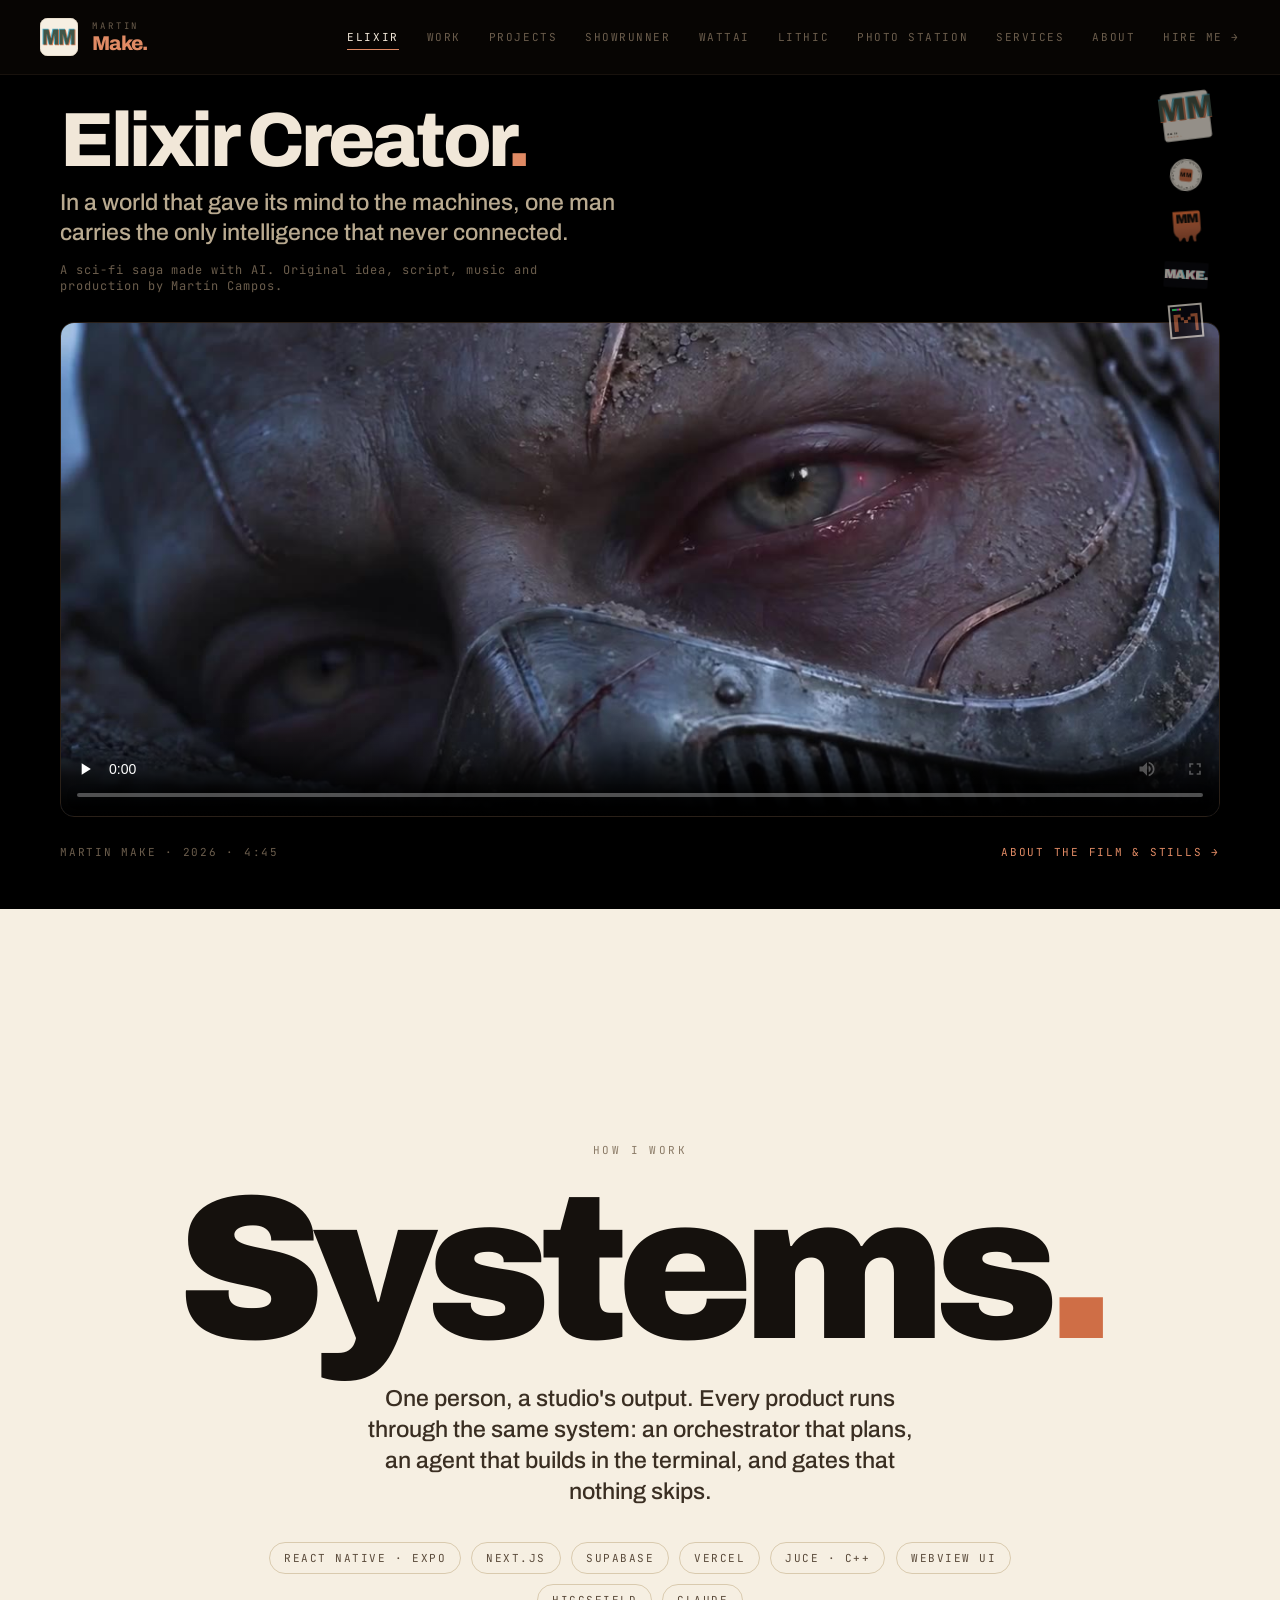
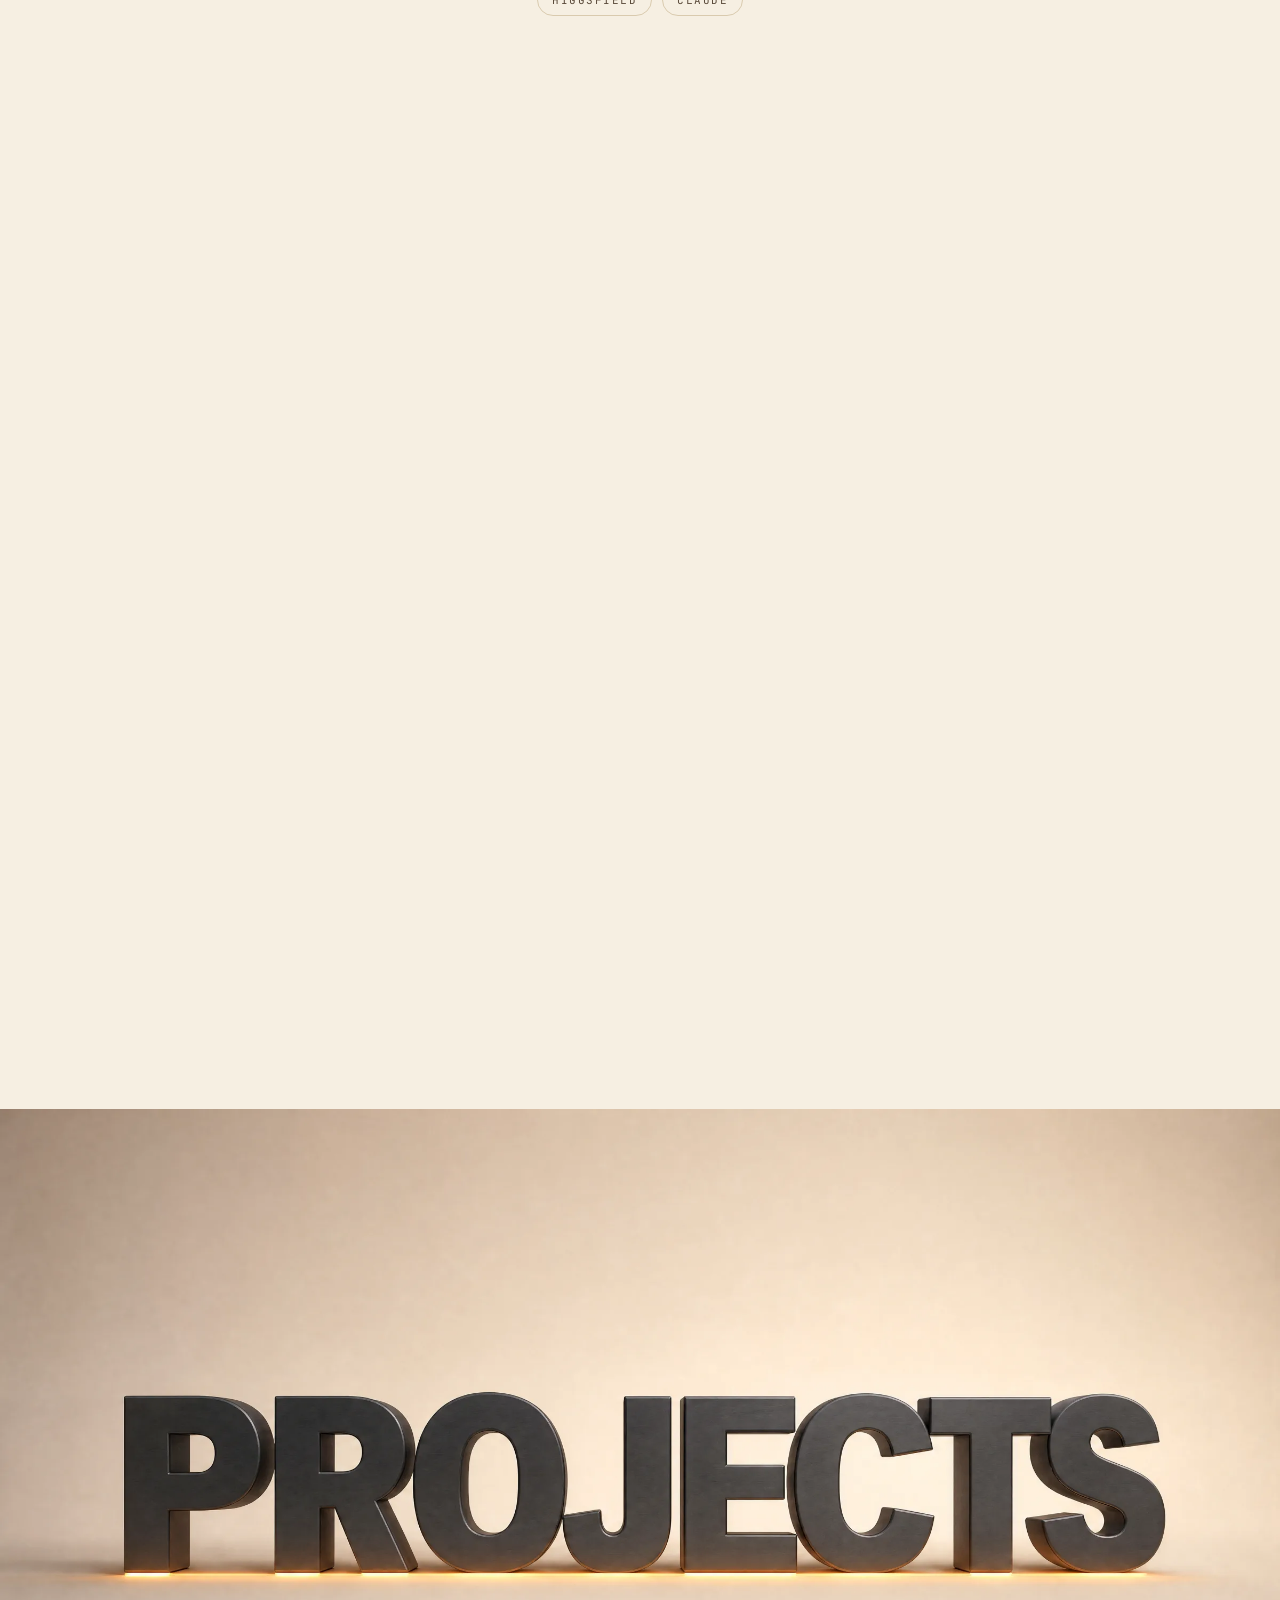
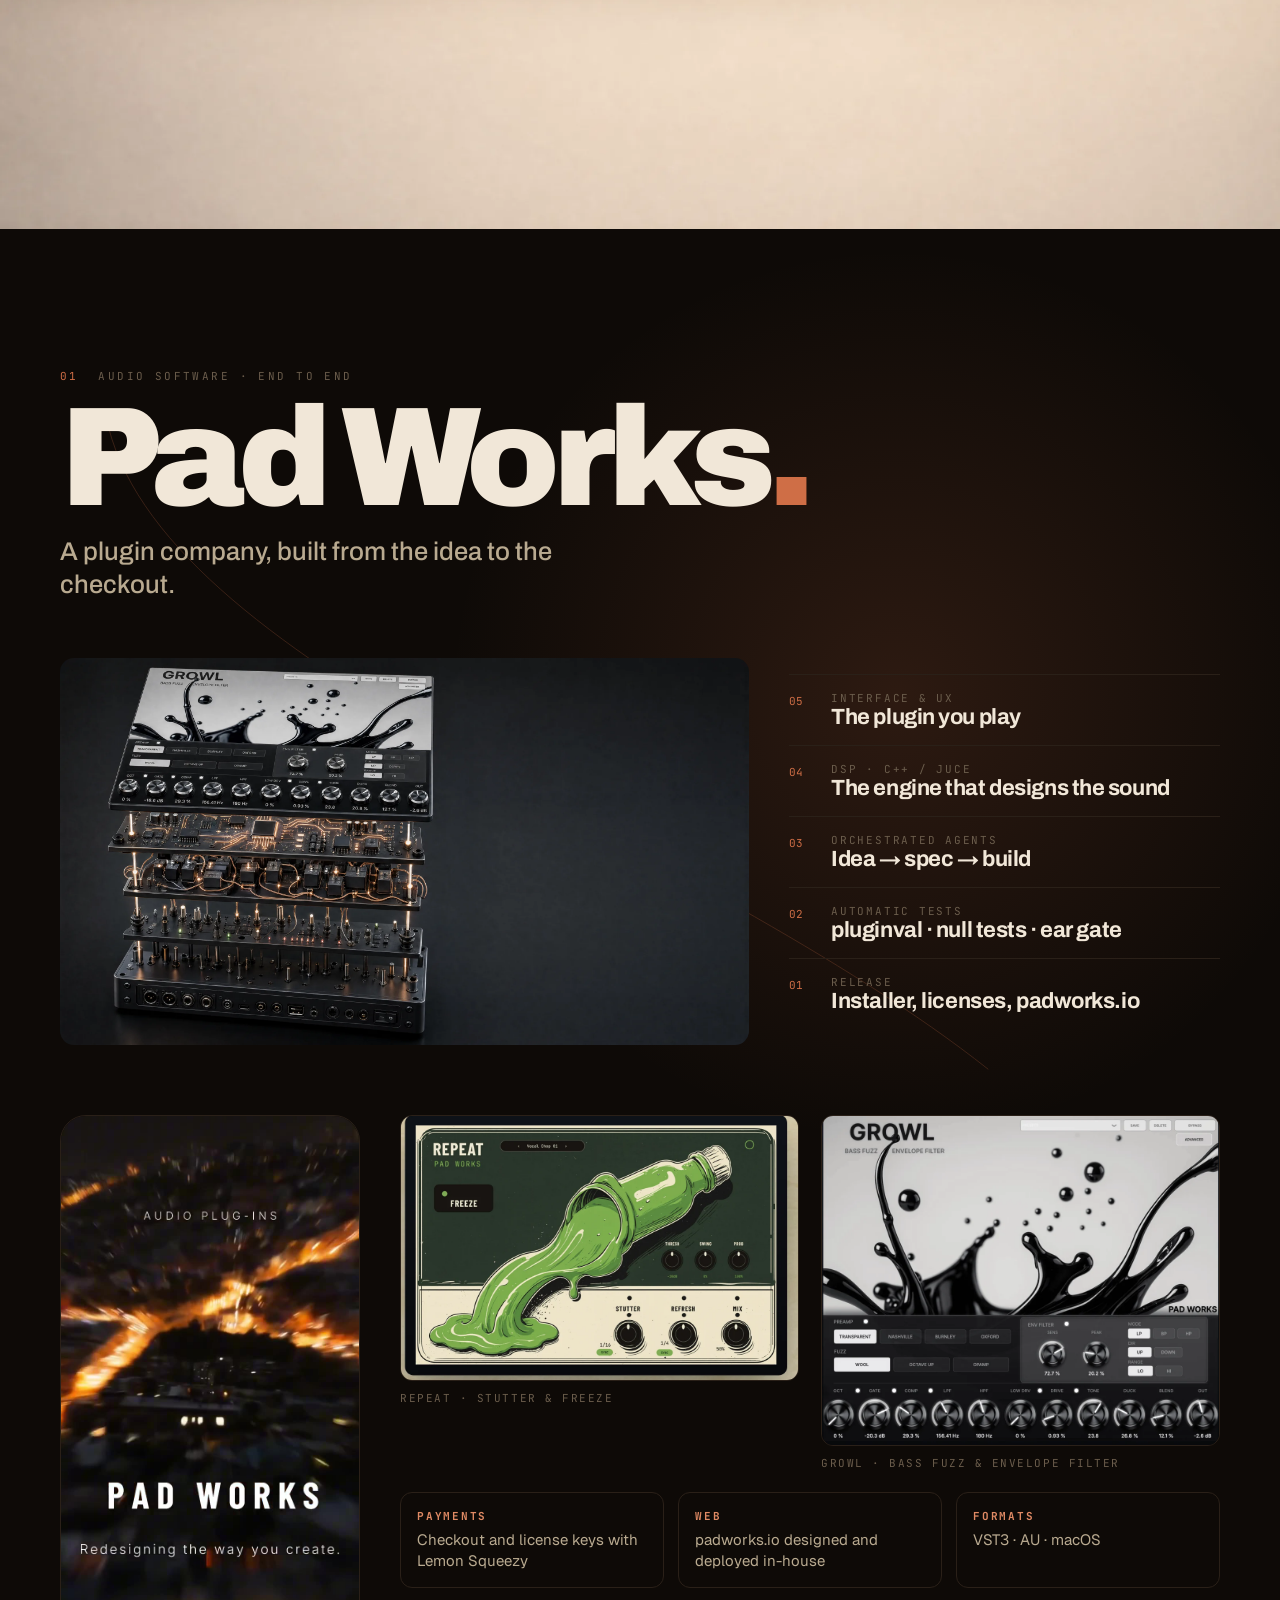
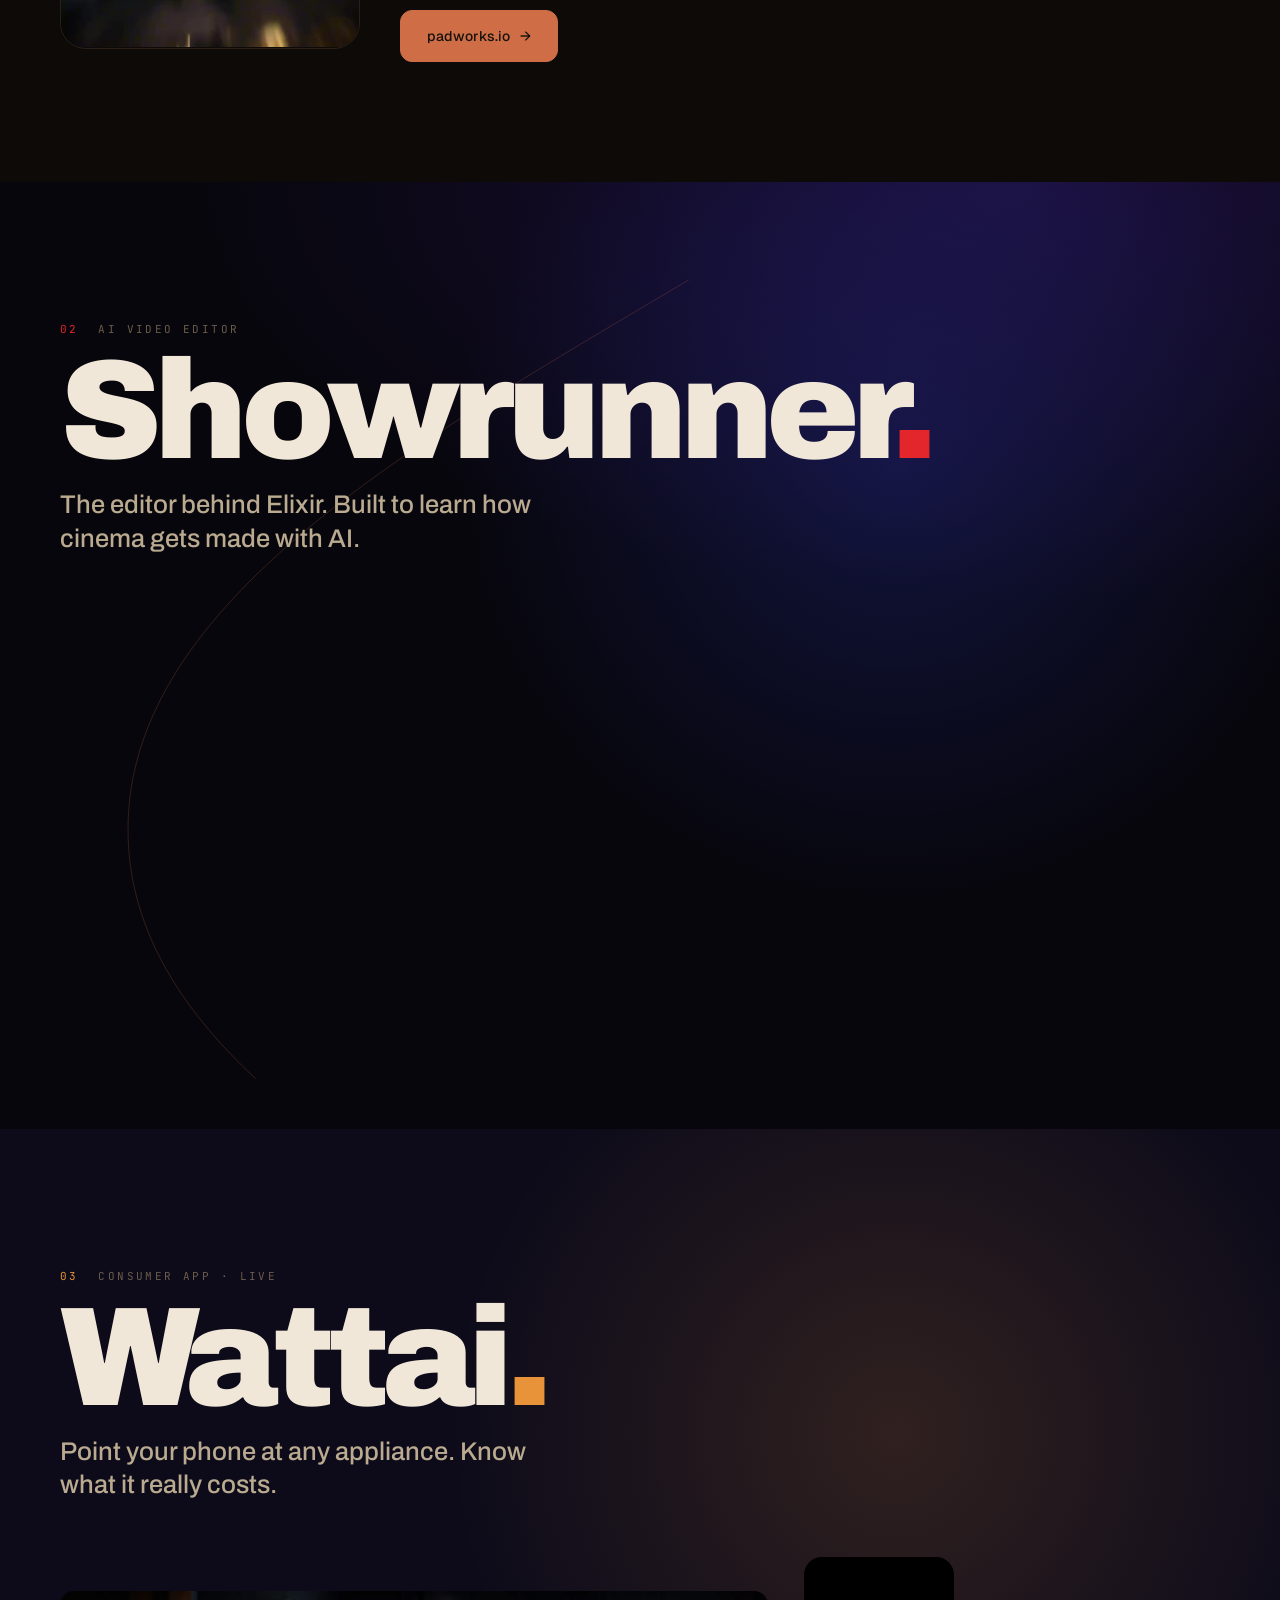
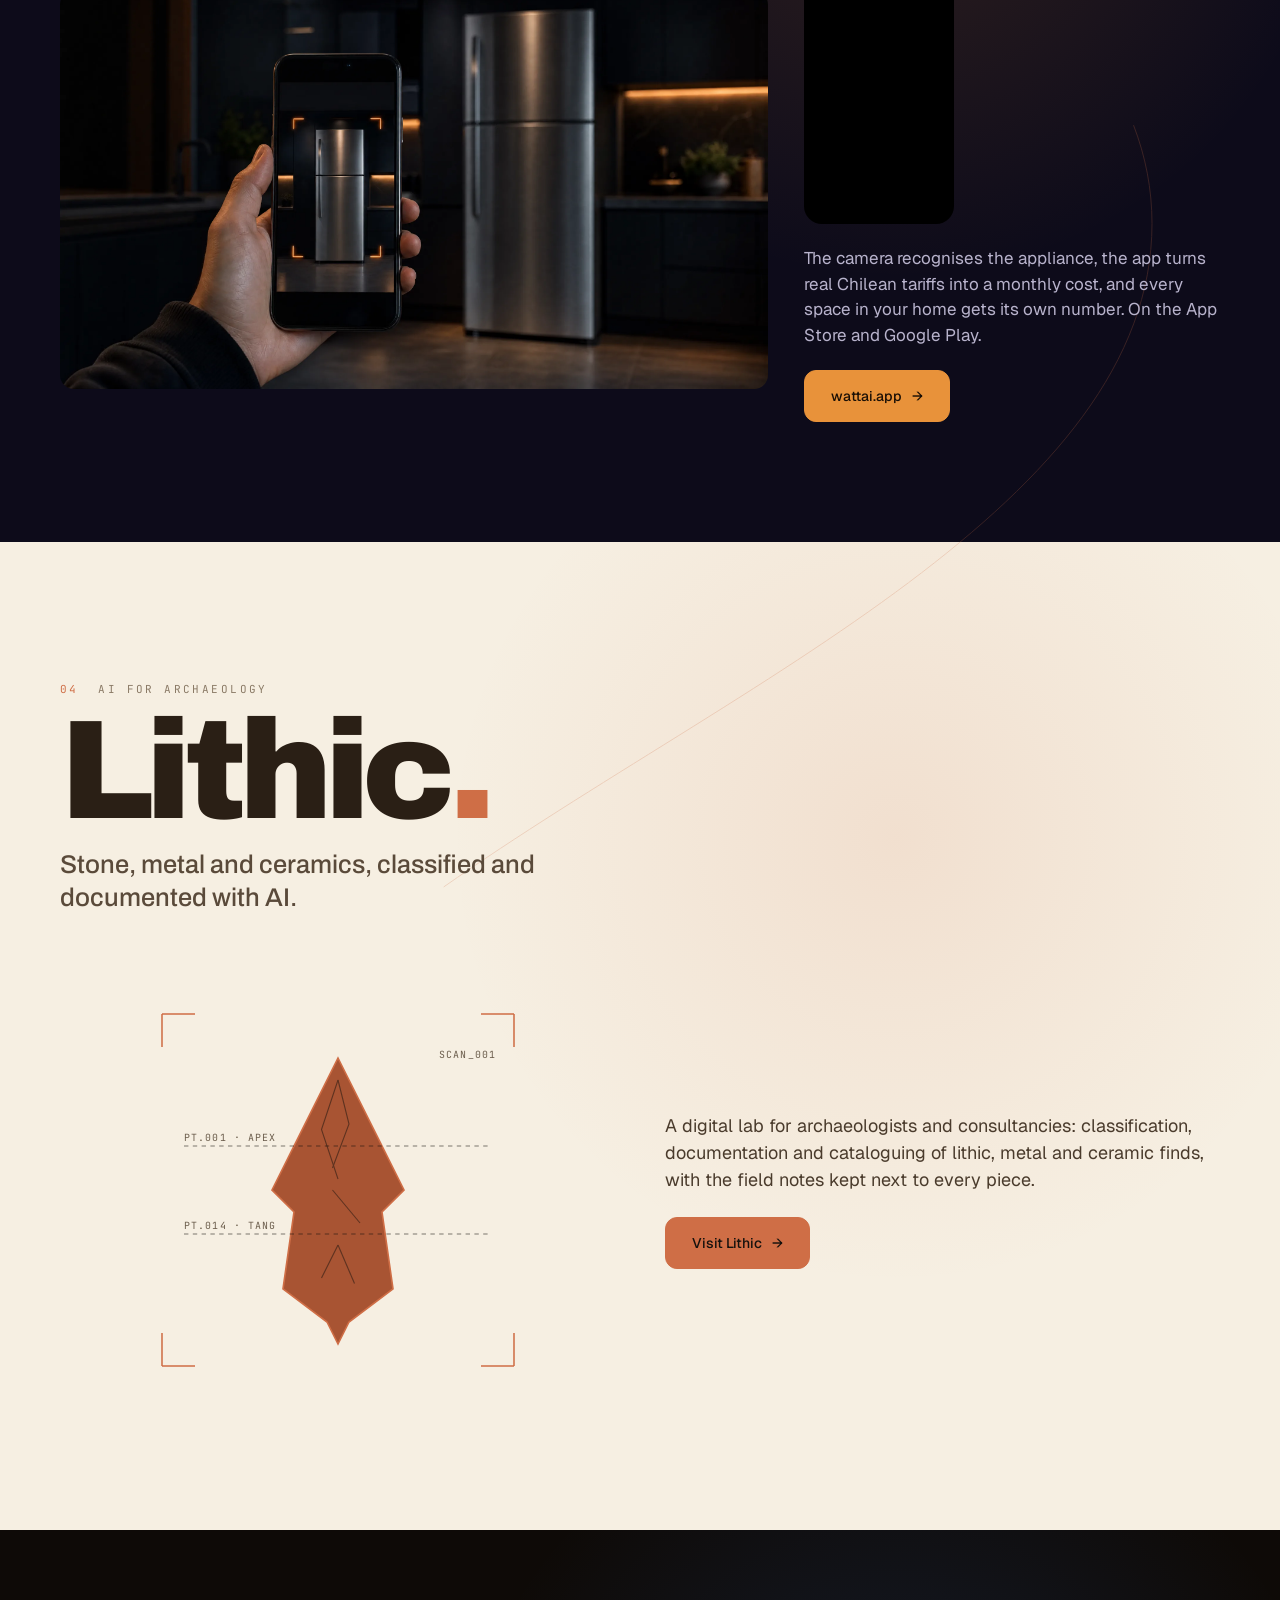
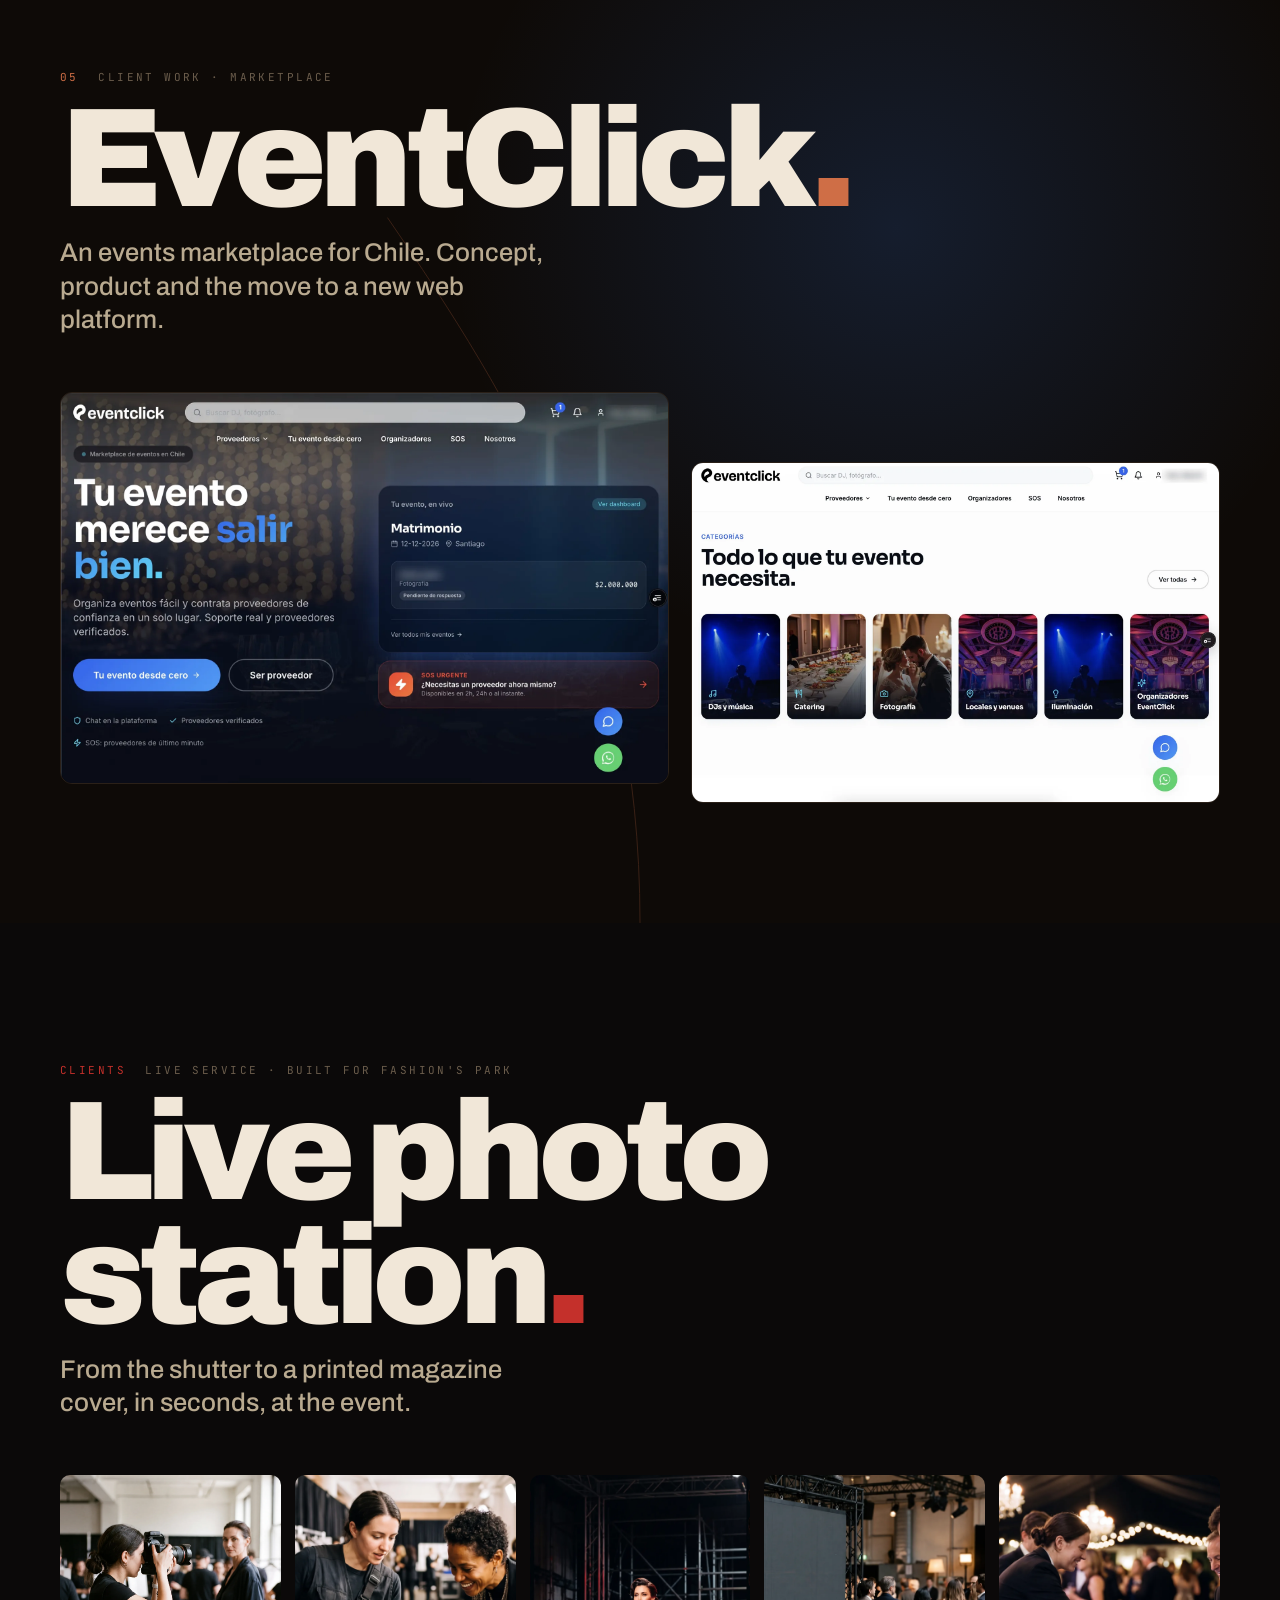
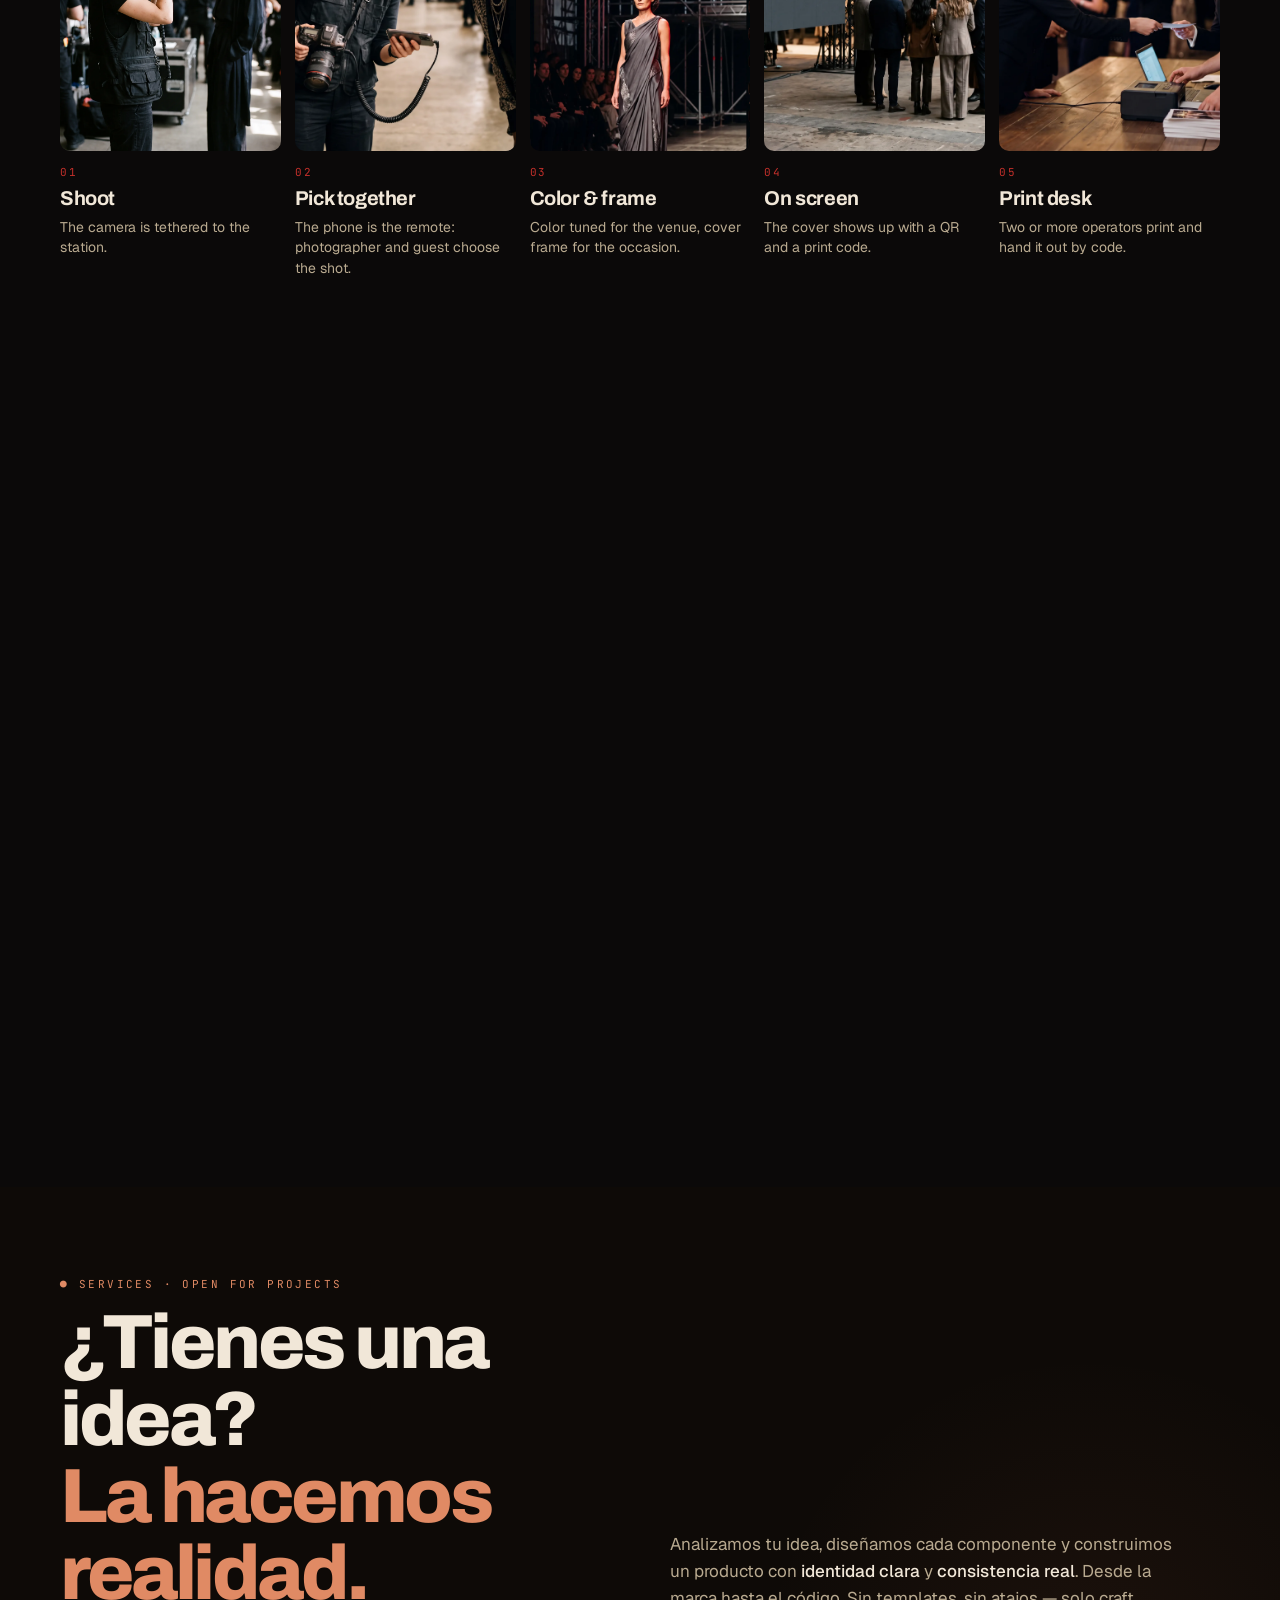
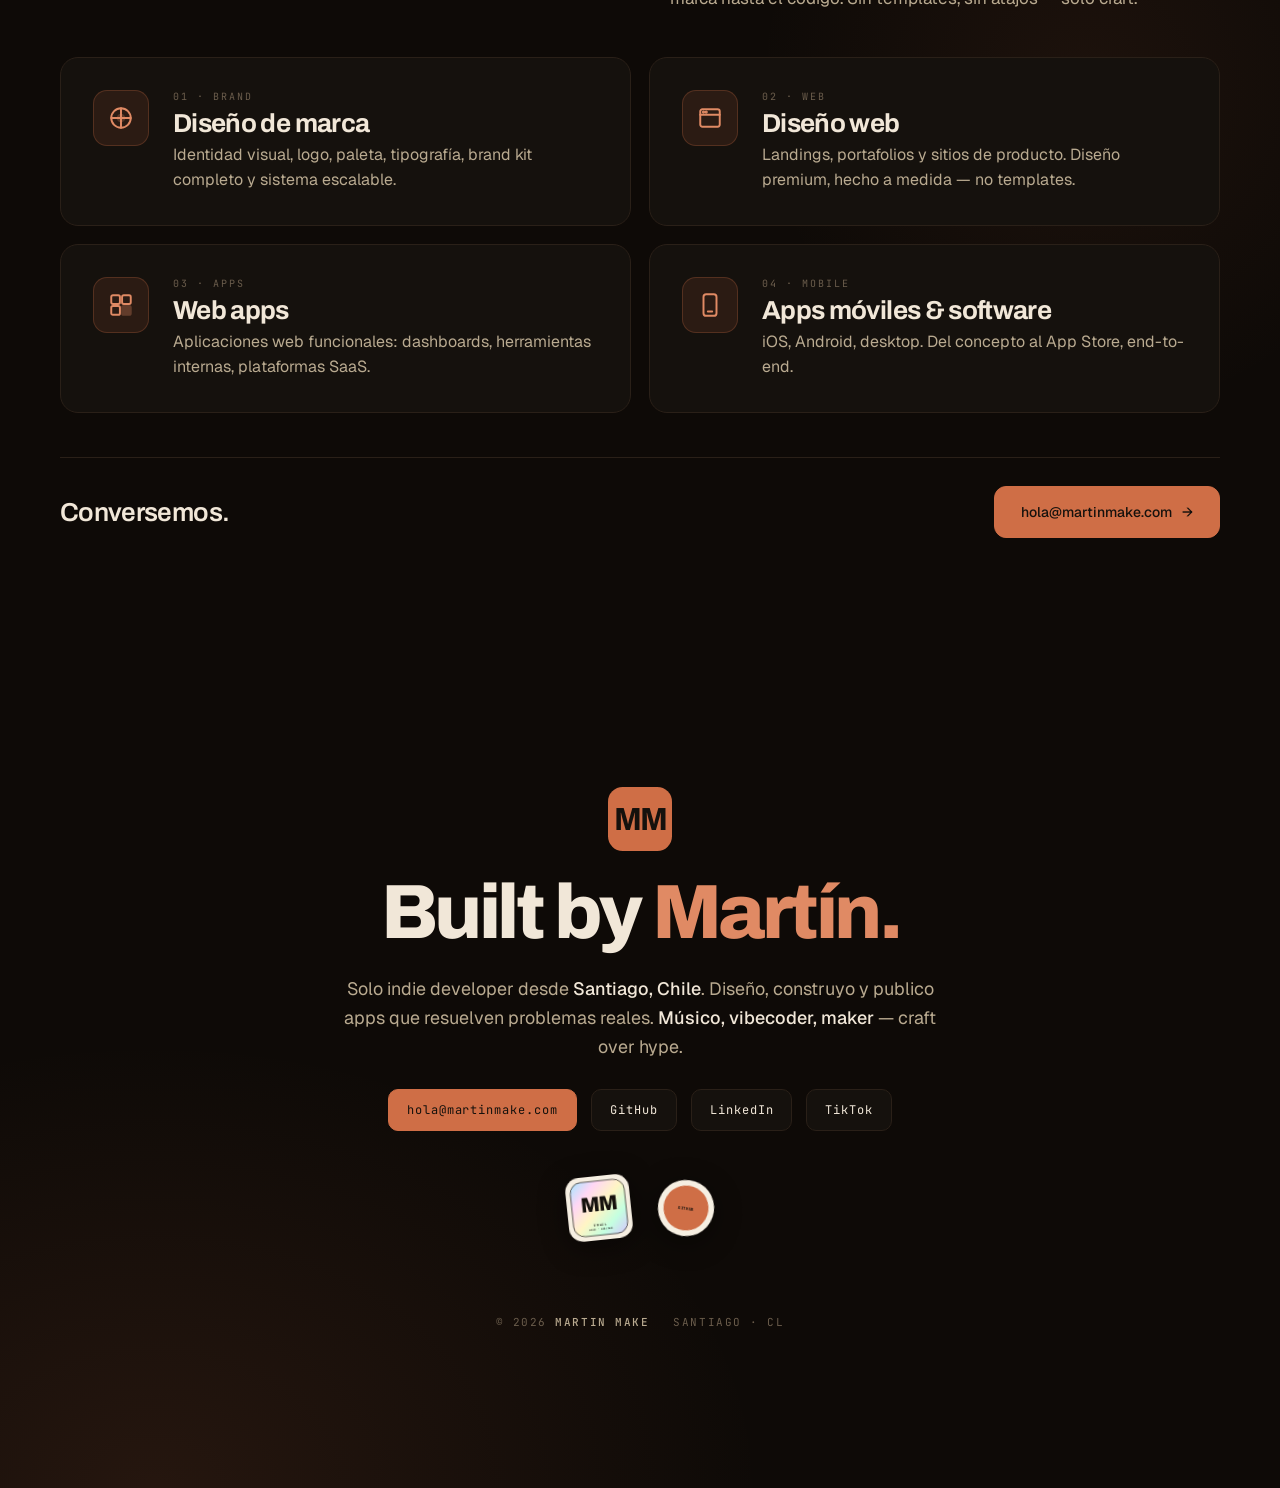
==== commit b9d78c9a: "feat: Wattai y Lithic en el menú de arriba Co-Authored-By: Claude Opus 5.5 <noreply@anthropic.com>" ====
--- a/index.html
+++ b/index.html
@@ -294,6 +294,13 @@
   @media (max-width: 600px) {
     .sticker-rail .s-glt, .sticker-rail .s-liq, .sticker-rail .s-pix { display: none; }
   }
+  /* 10 links: tighten the inline menu so it still fits before the hamburger kicks in */
+  @media (max-width: 1100px) {
+    .nav ul { gap: 16px; letter-spacing: 0.1em; }
+  }
+  @media (max-width: 860px) {
+    .nav ul { gap: 12px; letter-spacing: 0.06em; }
+  }
   @media (max-width: 768px) {
     header.nav { padding: 14px 20px; }
     .nav ul { display: none; }
@@ -1162,6 +1169,8 @@
     <li><a href="#work" data-target="work">Work</a></li>
     <li><a href="#projects" data-target="projects">Projects</a></li>
     <li><a href="#showrunner" data-target="showrunner">Showrunner</a></li>
+    <li><a href="#wattai" data-target="wattai">Wattai</a></li>
+    <li><a href="#lithic" data-target="lithic">Lithic</a></li>
     <li><a href="#photos" data-target="photos">Photo station</a></li>
     <li><a href="#services" data-target="services">Services</a></li>
     <li><a href="#about" data-target="about">About</a></li>
@@ -1349,7 +1358,7 @@
     </section>
 
     <!-- 03 · WATTAI -->
-    <section id="wattai" class="pj pj--wattai" data-nav="projects" data-screen-label="Wattai">
+    <section id="wattai" class="pj pj--wattai" data-nav="wattai" data-screen-label="Wattai">
       <div class="container">
         <div class="pj-head">
           <span class="eyebrow"><i>03</i> Consumer app · live</span>
@@ -1372,7 +1381,7 @@
     </section>
 
     <!-- 04 · LITHIC -->
-    <section id="lithic" class="pj pj--paper" data-nav="projects" data-screen-label="Lithic">
+    <section id="lithic" class="pj pj--paper" data-nav="lithic" data-screen-label="Lithic">
       <div class="container">
         <div class="pj-head">
           <span class="eyebrow"><i>04</i> AI for archaeology</span>
